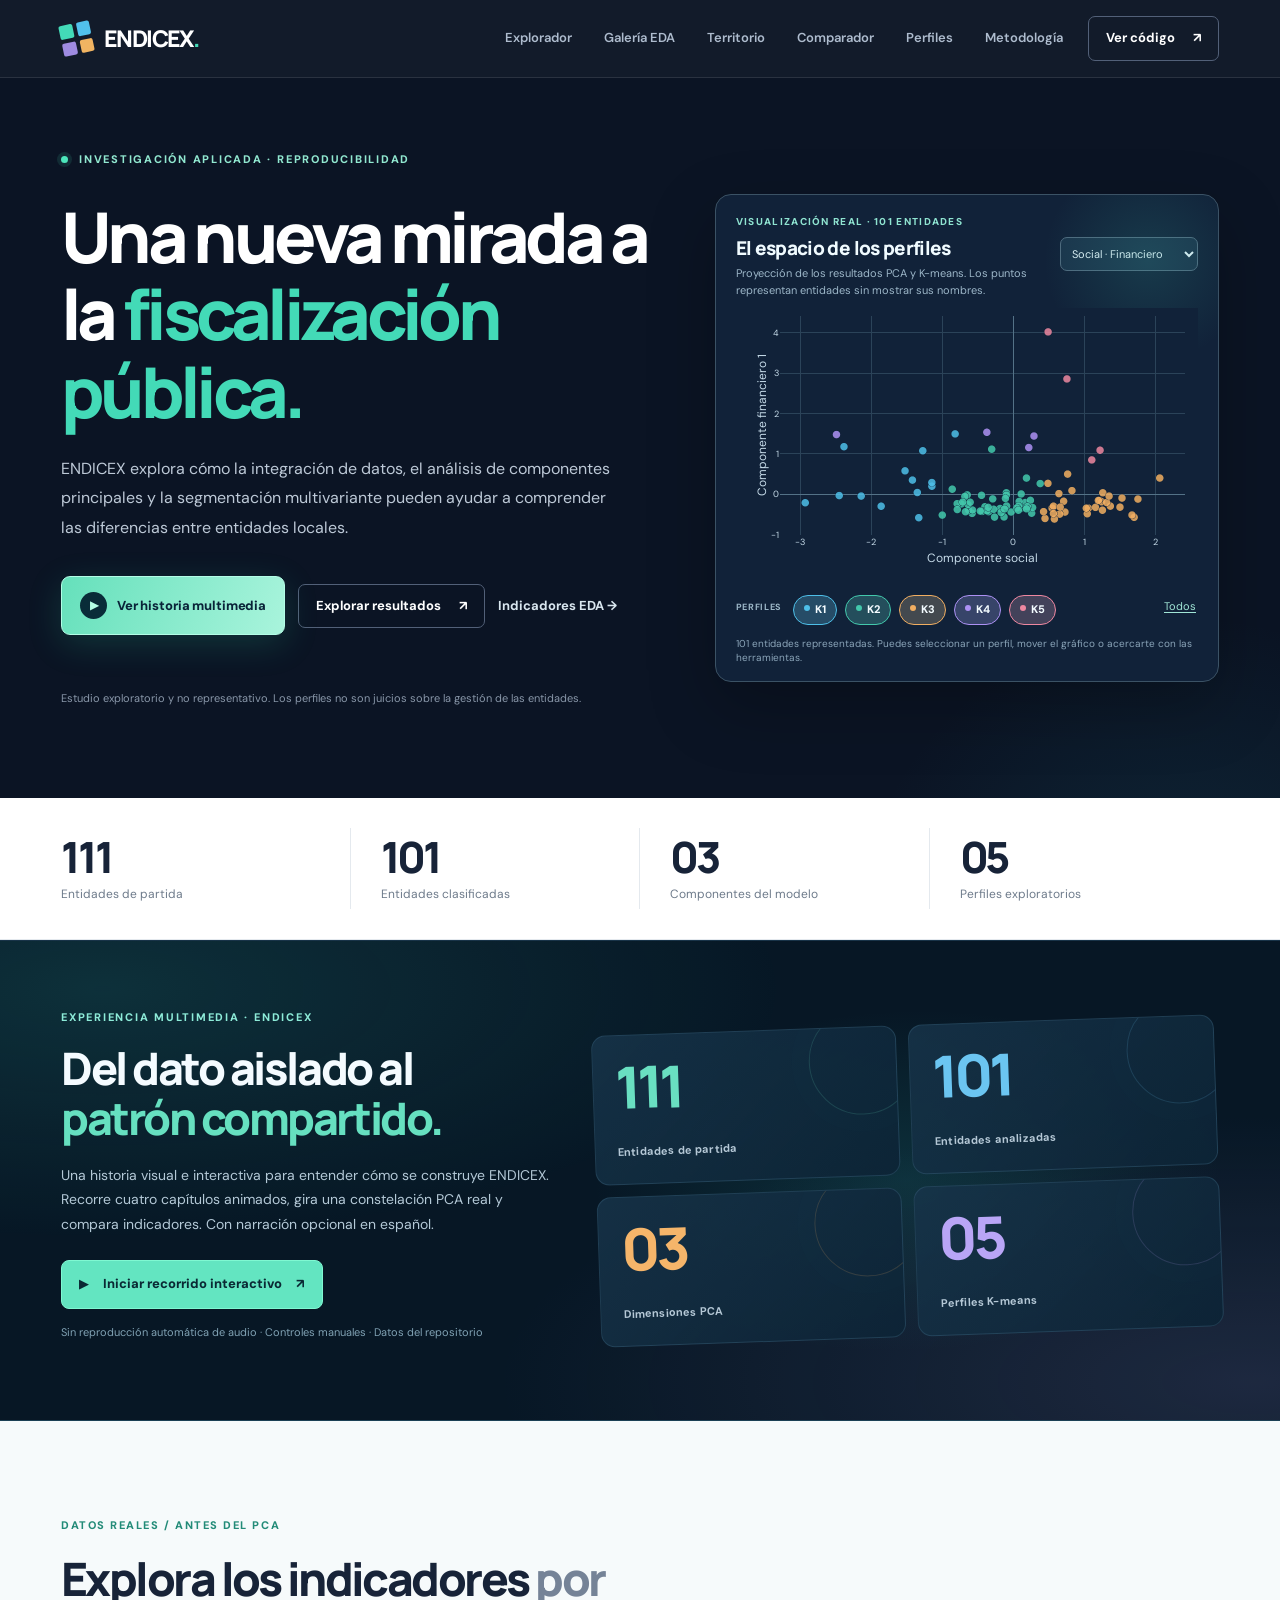
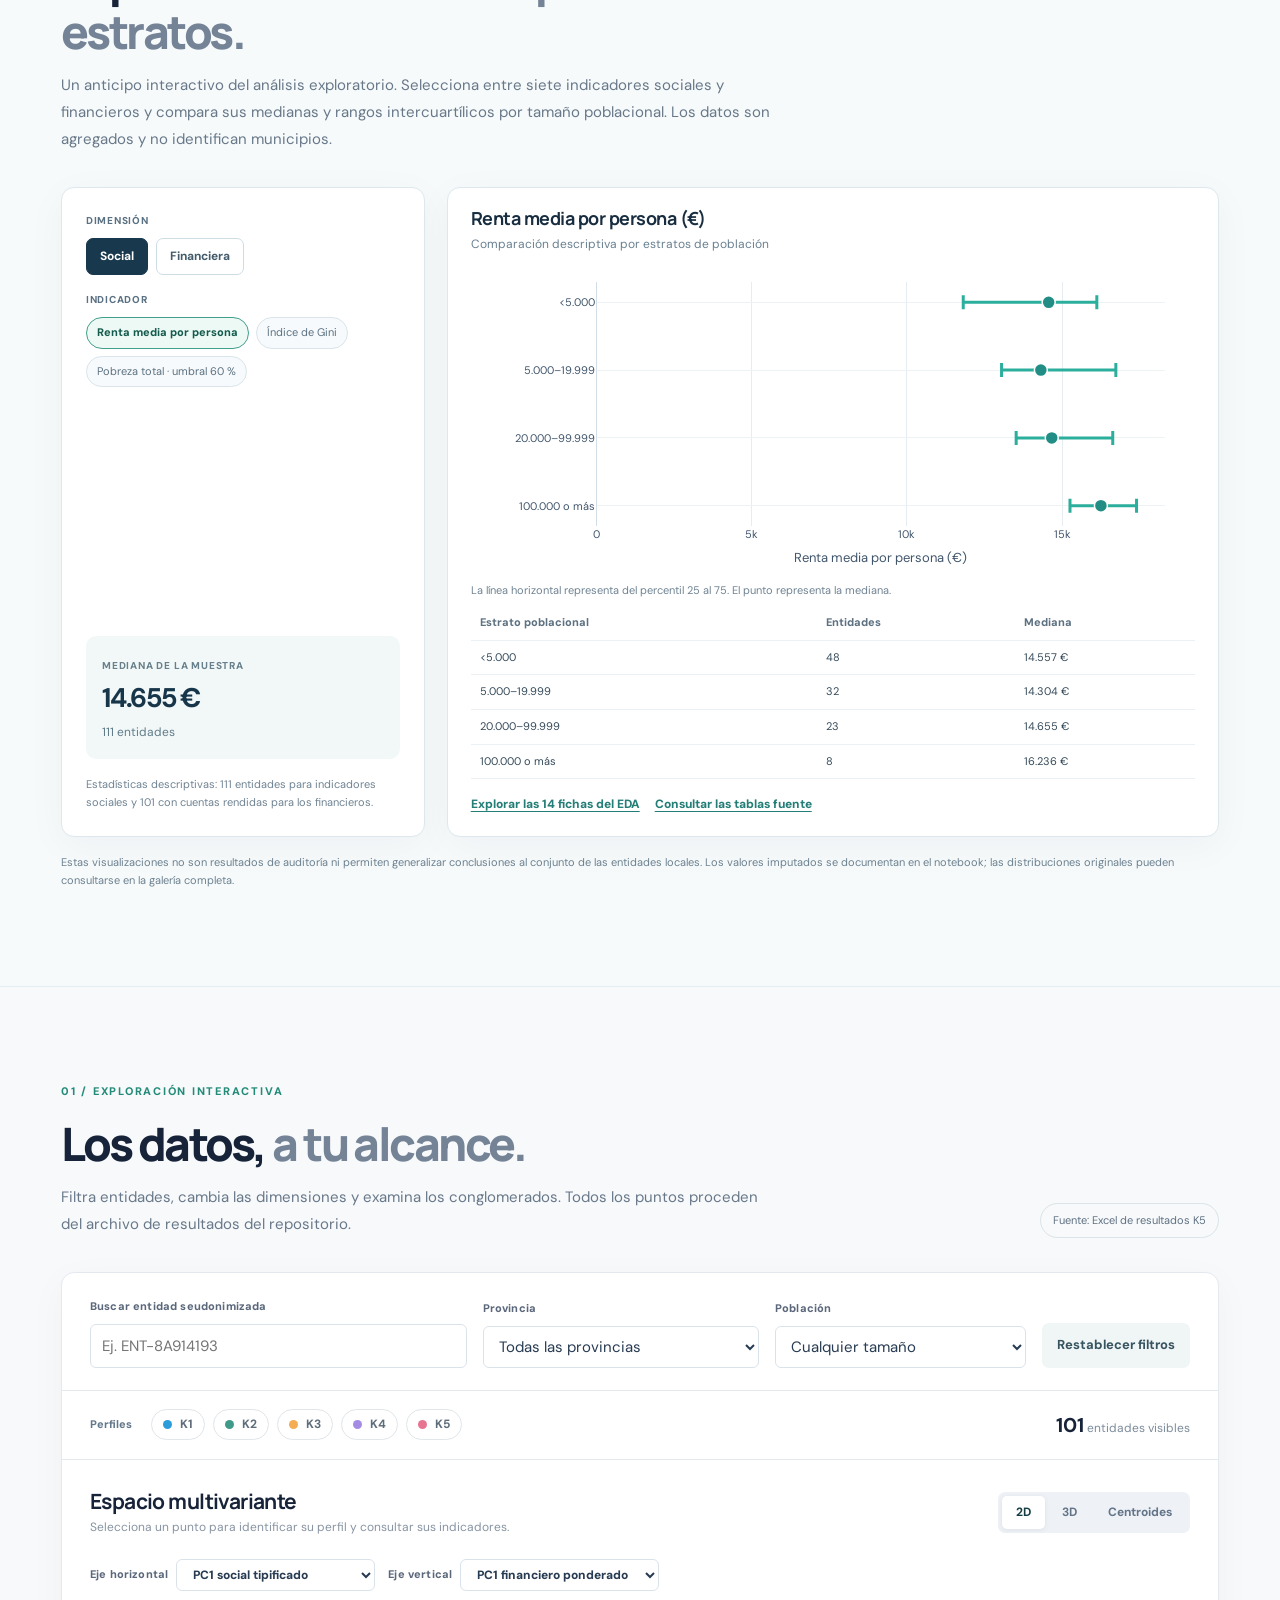
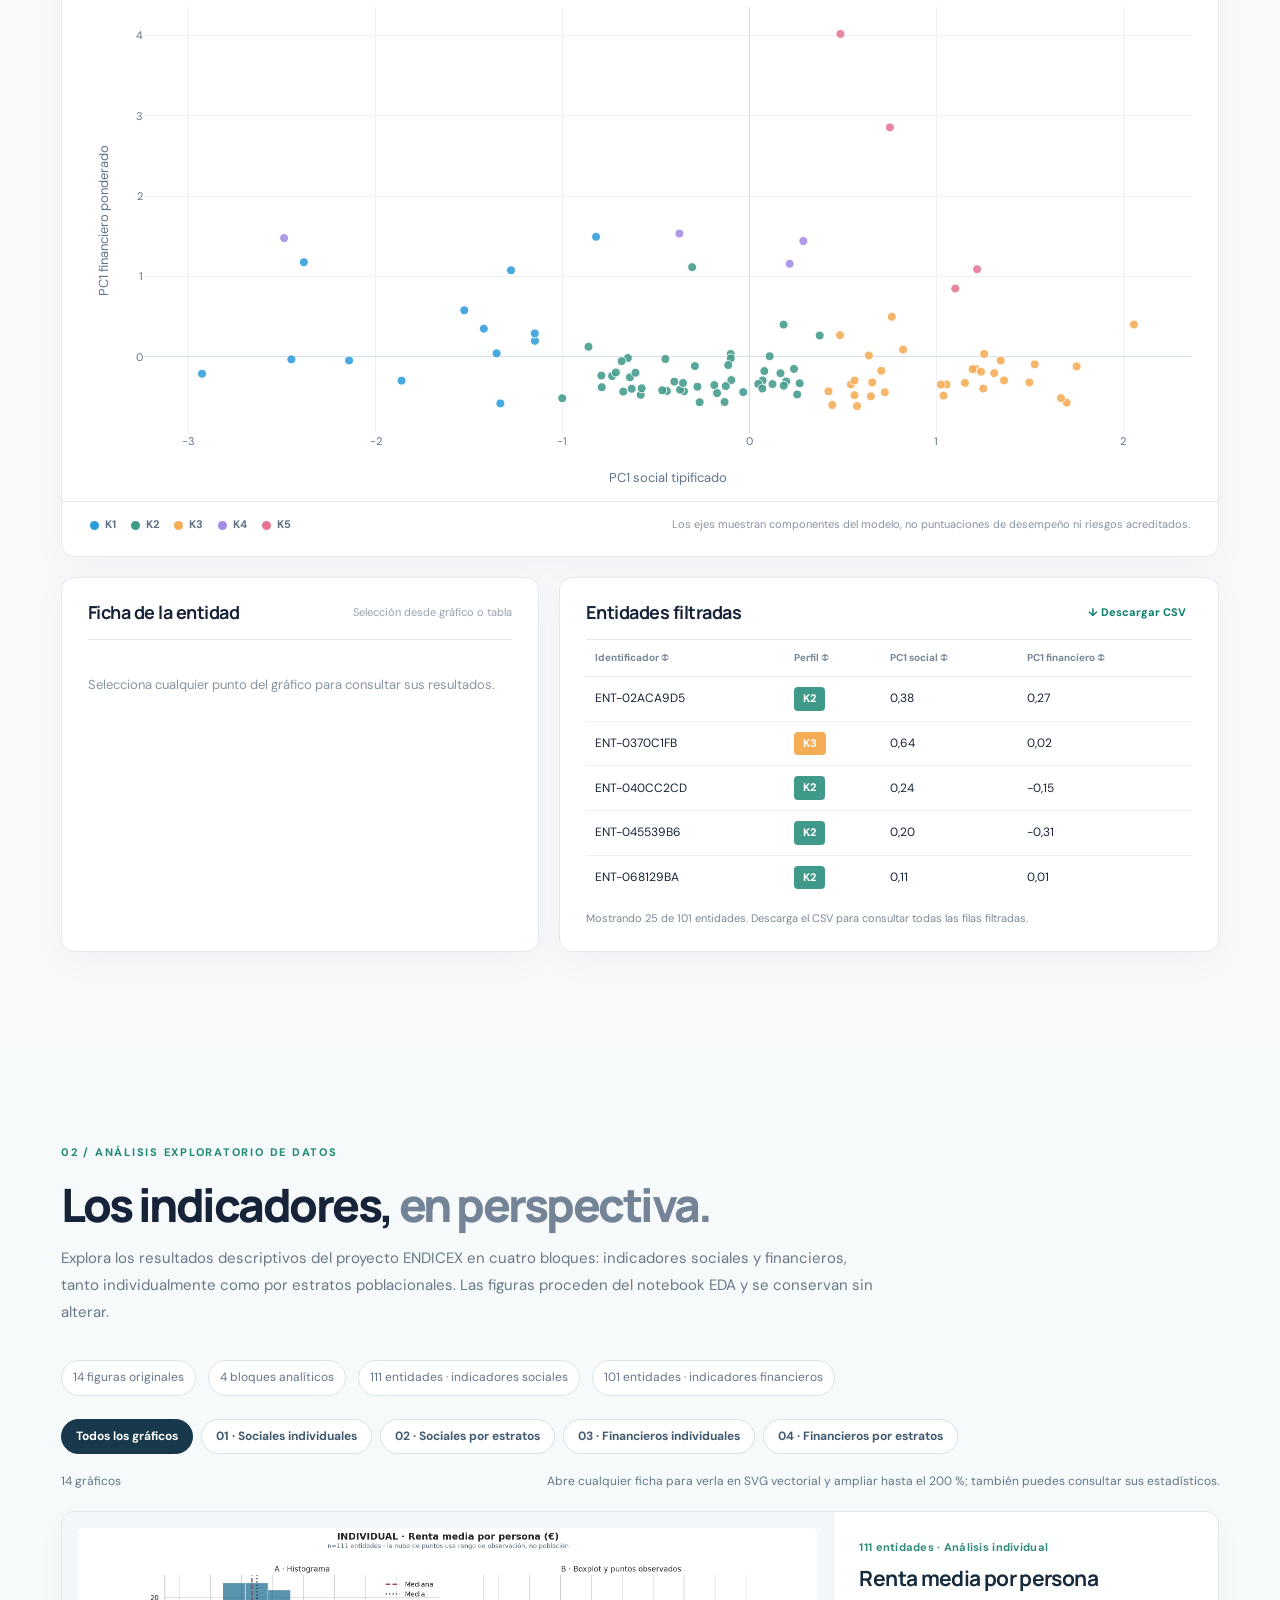
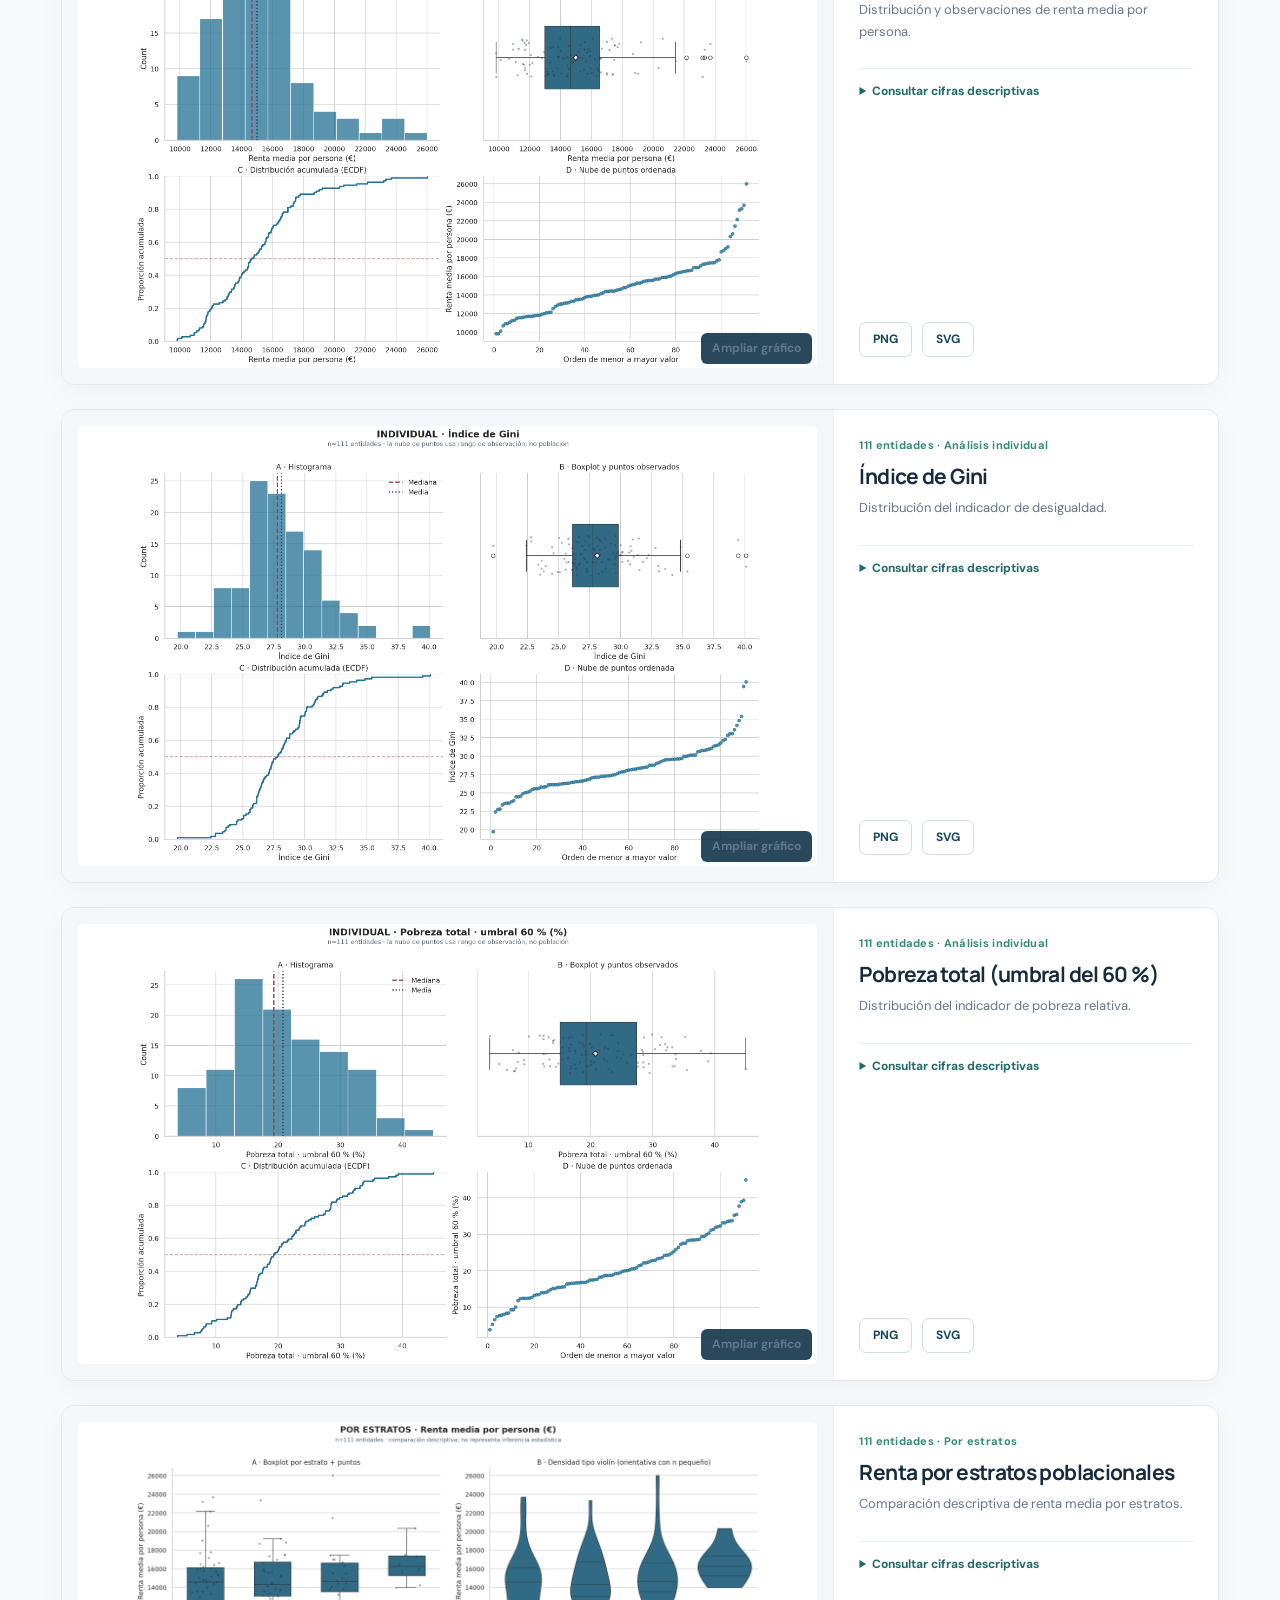
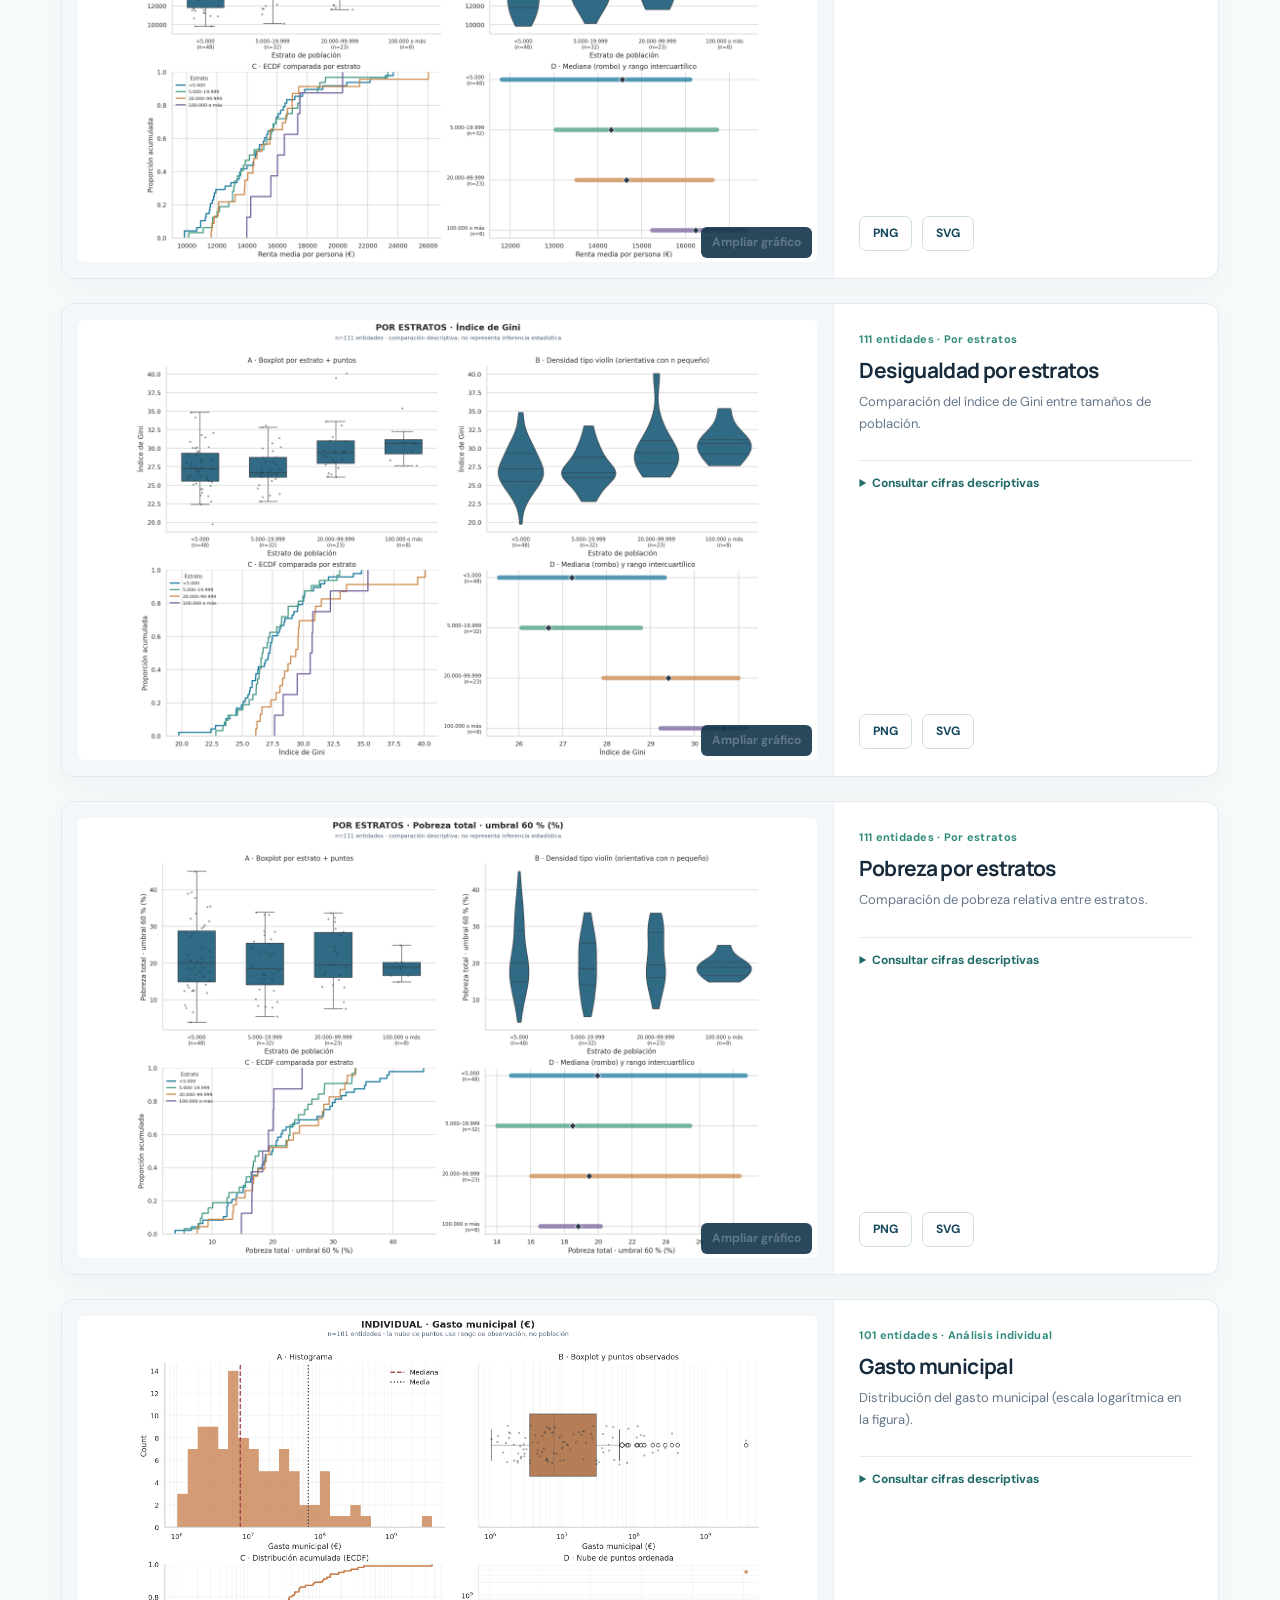
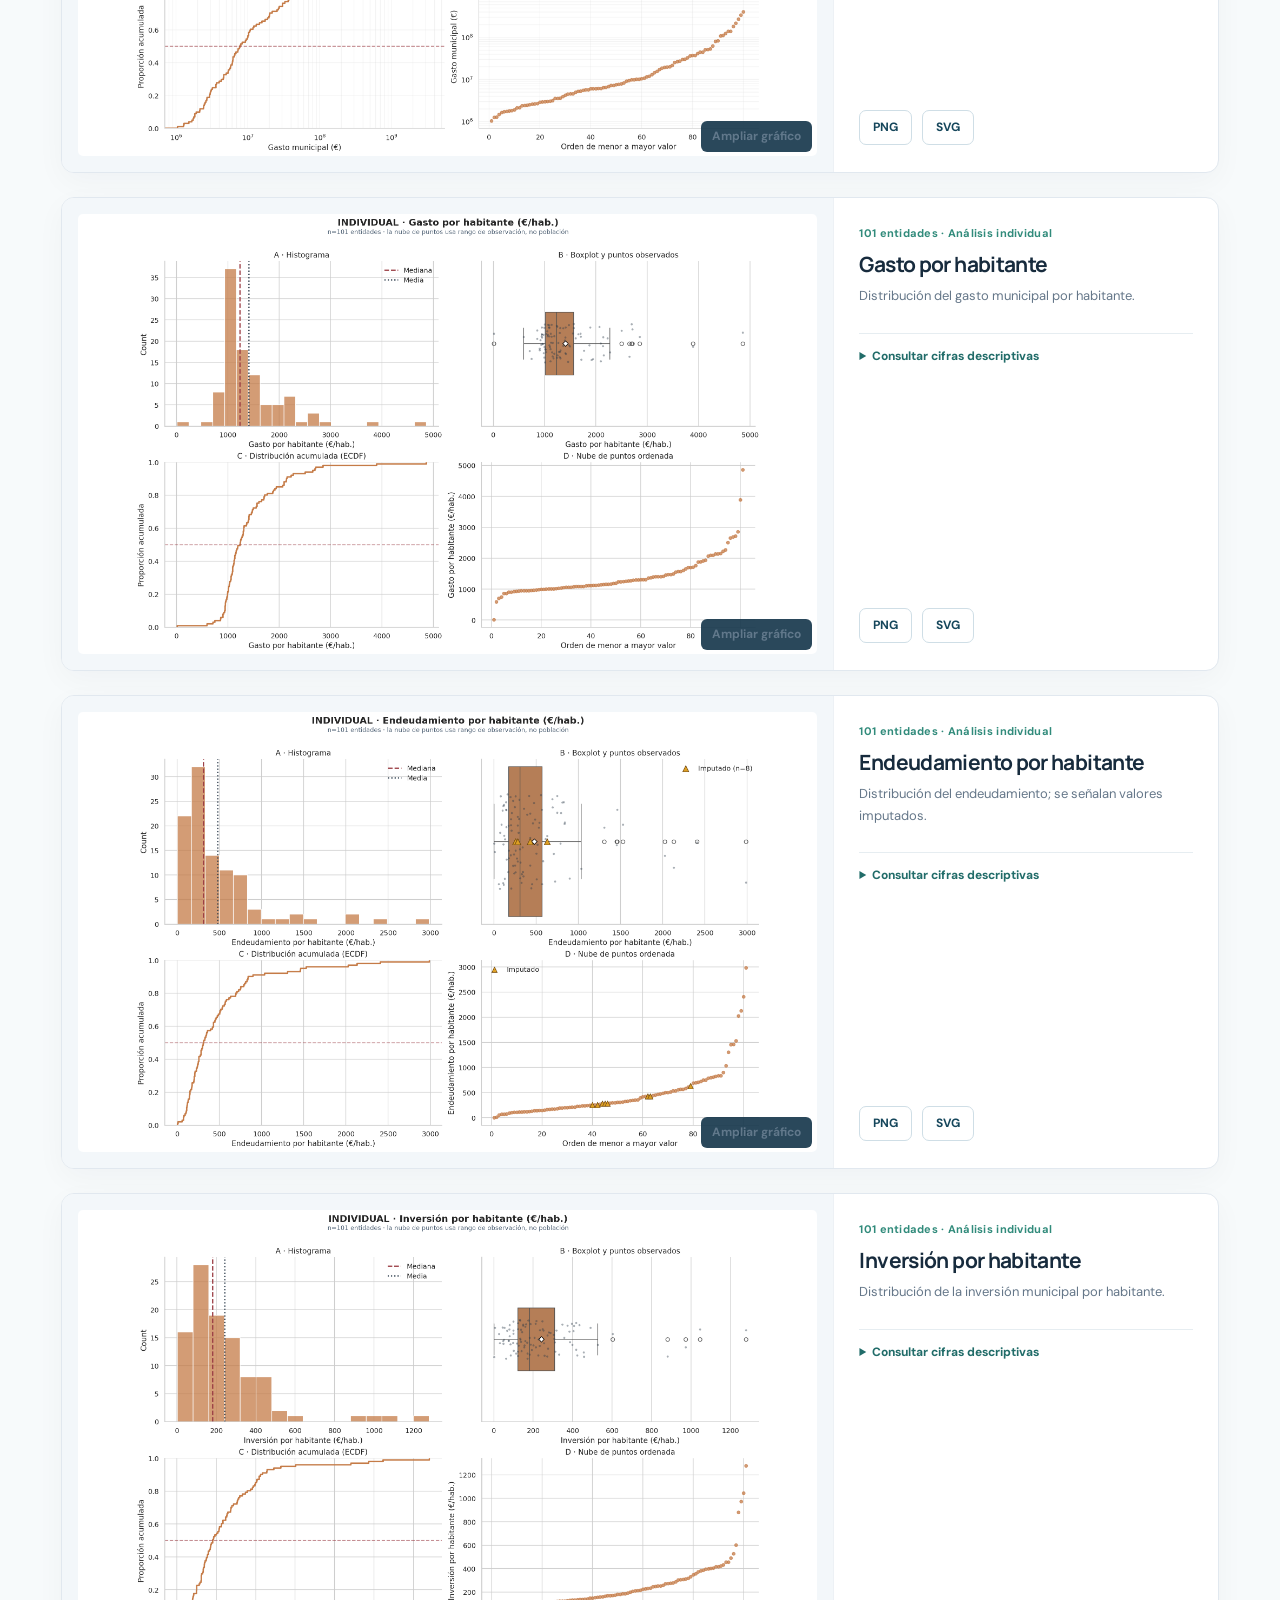
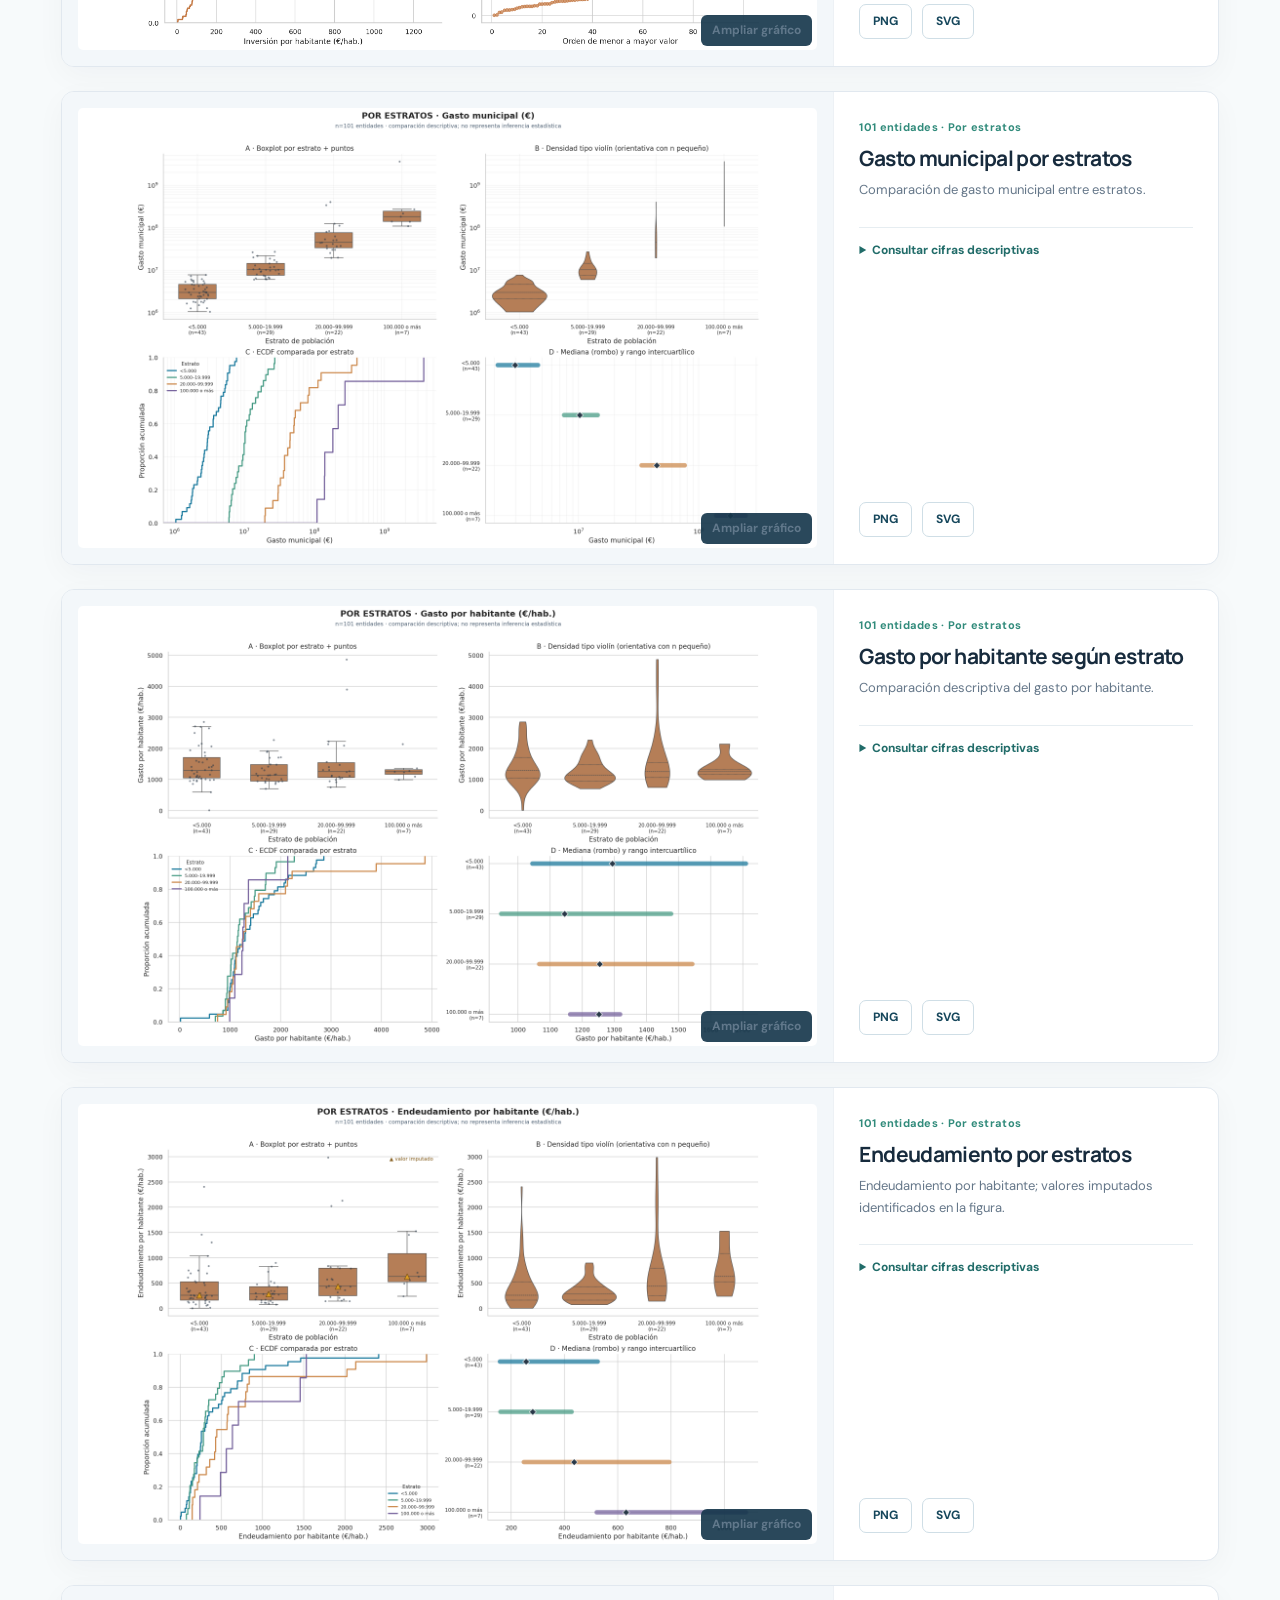
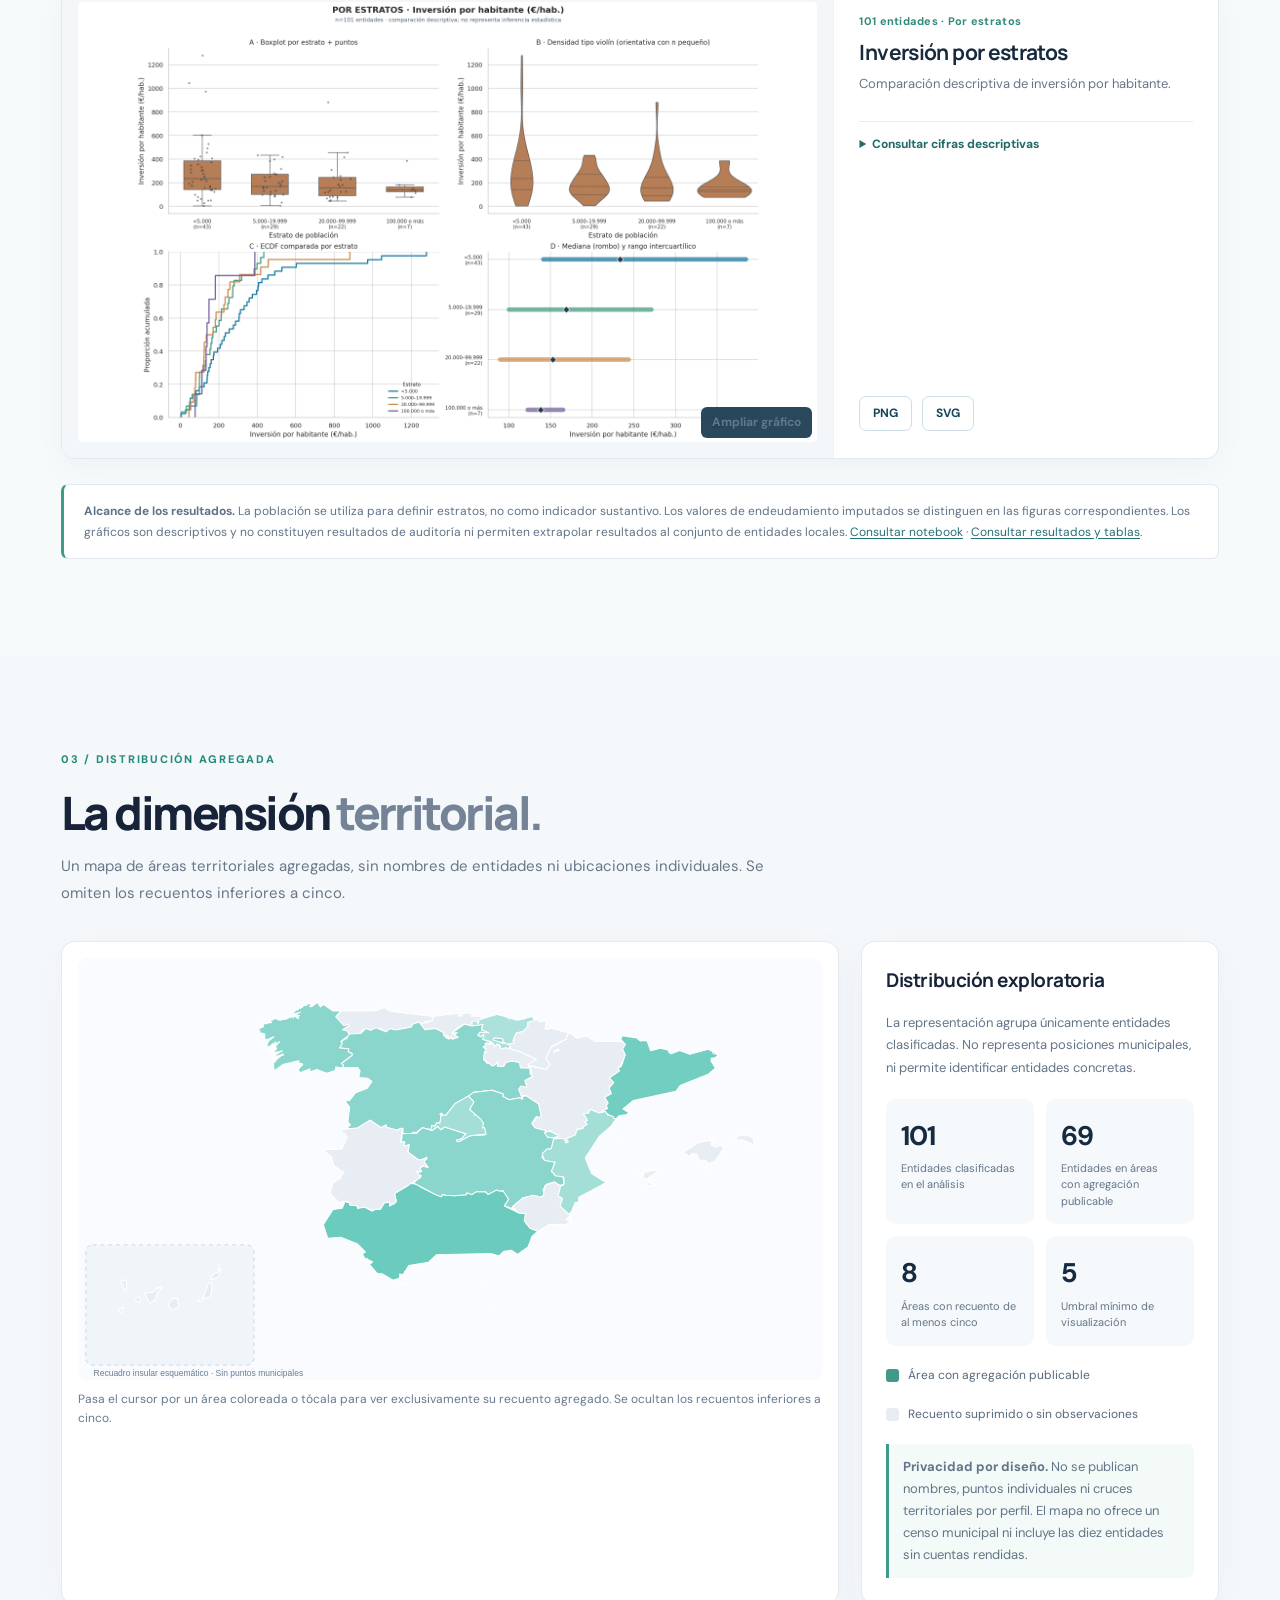
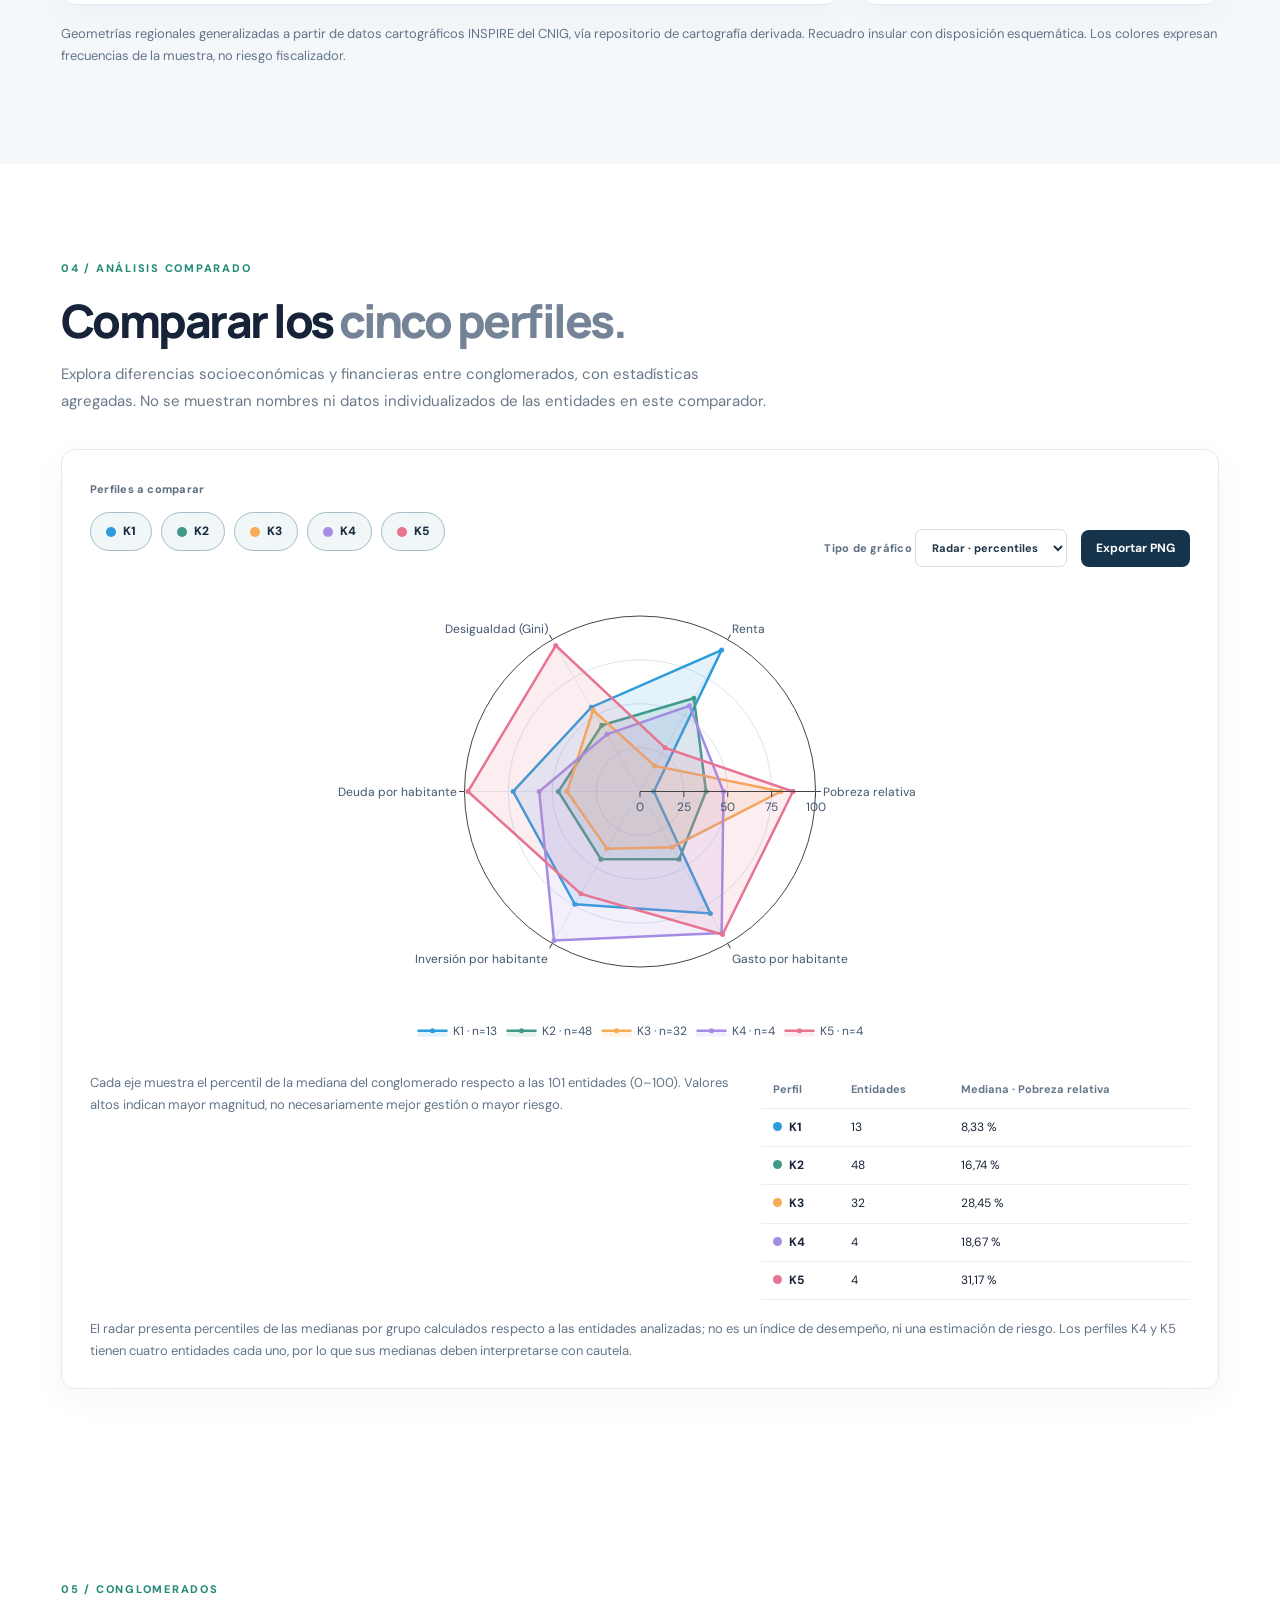
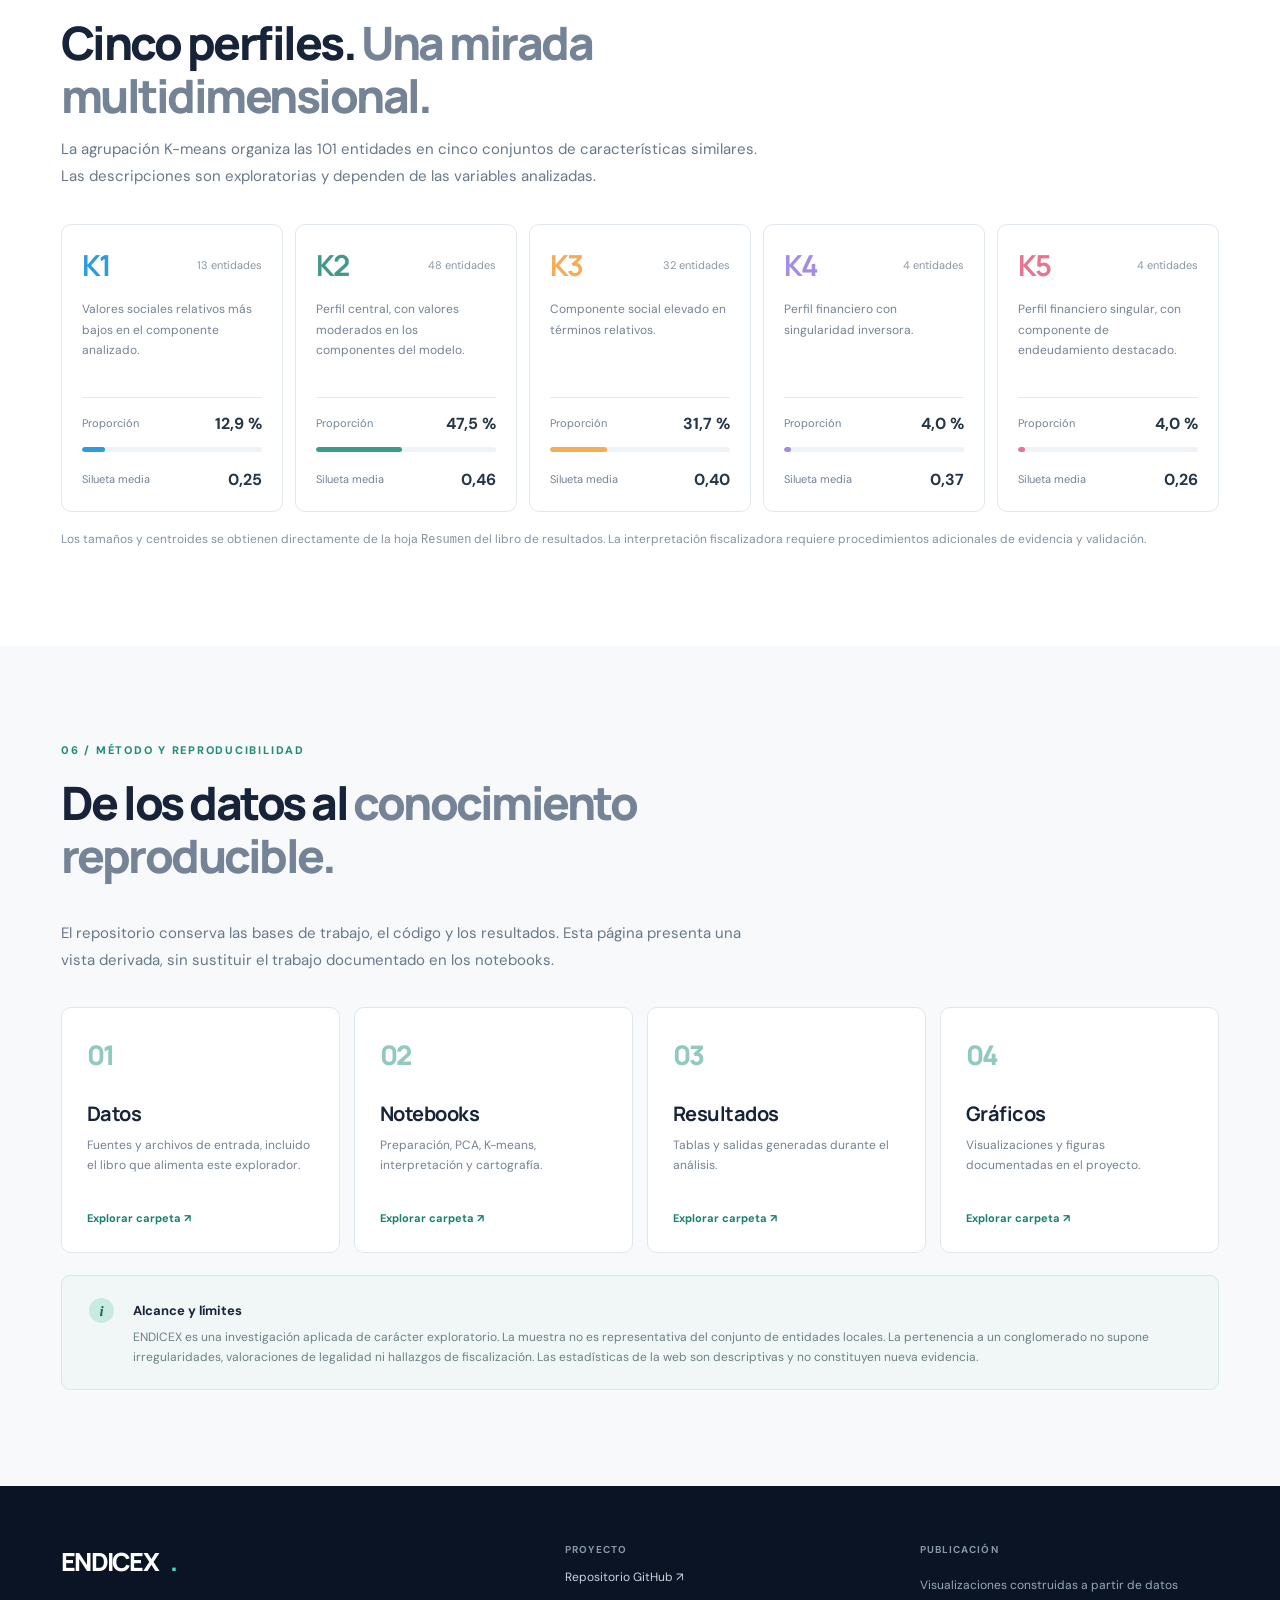
==== docs/index.html @ d1d4838f "Integrate multimedia story teaser, full-screen interactive narrative and optional voice controls" ====
<!doctype html>
<html lang="es">
<head>
  <meta charset="utf-8">
  <meta name="viewport" content="width=device-width, initial-scale=1">
  <meta name="theme-color" content="#0b1424">
  <meta name="description" content="ENDICEX: exploración interactiva y reproducible de perfiles de entidades locales mediante PCA y K-means. Investigación aplicada a la fiscalización pública.">
  <title>ENDICEX · Ciencia de datos y fiscalización pública</title>
  <link rel="preconnect" href="https://fonts.googleapis.com">
  <link rel="preconnect" href="https://fonts.gstatic.com" crossorigin>
  <link href="https://fonts.googleapis.com/css2?family=DM+Sans:wght@400;500;600;700&family=Manrope:wght@400;500;600;700;800&display=swap" rel="stylesheet">
  <link rel="stylesheet" href="./styles.css">
  <link rel="stylesheet" href="./atlas.css">
  <link rel="stylesheet" href="./eda-gallery.css">
  <link rel="stylesheet" href="./home-interactive.css">
  <link rel="stylesheet" href="./storytelling.css">
  <script defer src="./plotly.min.js"></script>
  <script defer src="./app.js"></script>
  <script defer src="./atlas.js"></script>
  <script defer src="./eda-gallery.js"></script>
  <script defer src="./home-interactive.js"></script>
  <script defer src="./storytelling.js"></script>
</head>
<body>
  <a class="skip-link" href="#contenido">Saltar al contenido</a>
  <header class="site-header">
    <div class="container nav-inner">
      <a class="brand" href="#inicio" aria-label="ENDICEX, inicio"><span class="brand-mark" aria-hidden="true"><i></i><i></i><i></i><i></i></span><span>ENDICEX<span class="brand-punct">.</span></span></a>
      <nav class="top-nav" aria-label="Navegación principal">
        <a href="#explorador">Explorador</a><a href="#eda">Galería EDA</a><a href="#atlas">Territorio</a><a href="#comparador">Comparador</a><a href="#perfiles">Perfiles</a><a href="#metodologia">Metodología</a>
      </nav>
      <a href="https://github.com/endicex/Endicex" class="button button-outline nav-repo" target="_blank" rel="noopener noreferrer">Ver código <span aria-hidden="true">↗</span></a>
    </div>
  </header>

  <main id="contenido">
    <section id="inicio" class="hero">
      <div class="container hero-grid">
        <div class="hero-copy">
          <div class="eyebrow"><span class="live-dot"></span> INVESTIGACIÓN APLICADA · REPRODUCIBILIDAD</div>
          <h1>Una nueva mirada a la <em>fiscalización pública.</em></h1>
          <p>ENDICEX explora cómo la integración de datos, el análisis de componentes principales y la segmentación multivariante pueden ayudar a comprender las diferencias entre entidades locales.</p>
          <div class="hero-actions story-hero-actions">
            <button type="button" id="story-open" class="story-launch"><span class="story-launch-icon" aria-hidden="true">▶</span> Ver historia multimedia</button>
            <a href="#explorador" class="button button-outline">Explorar resultados <span aria-hidden="true">↗</span></a>
            <a href="#vista-eda" class="text-link">Indicadores EDA <span aria-hidden="true">→</span></a>
          </div>
          <p class="hero-disclaimer">Estudio exploratorio y no representativo. Los perfiles no son juicios sobre la gestión de las entidades.</p>
        </div>
        <div class="hero-visual hero-interactive">
          <div class="home-pca-card">
            <p class="home-pca-eyebrow">VISUALIZACIÓN REAL · 101 ENTIDADES</p>
            <div class="home-pca-head">
              <div><h2>El espacio de los perfiles</h2><p class="home-pca-description">Proyección de los resultados PCA y K-means. Los puntos representan entidades sin mostrar sus nombres.</p></div>
              <label>
                <span class="sr-only">Proyección del gráfico principal</span>
                <select id="home-pca-projection" class="home-pca-select">
                  <option value="social">Social · Financiero</option>
                  <option value="financial">Financiero 1 · 2</option>
                </select>
              </label>
            </div>
            <div id="home-pca-chart" role="img" aria-label="Gráfico PCA interactivo con cinco perfiles"></div>
            <div class="home-pca-controls">
              <span class="home-pca-controls-label">Perfiles</span>
              <div id="home-pca-filters" class="home-pca-controls" role="group" aria-label="Seleccionar conglomerados del gráfico de portada"></div>
              <button id="home-pca-reset" type="button" class="home-pca-reset">Todos</button>
            </div>
            <p id="home-pca-status" class="home-pca-status" role="status" aria-live="polite">Cargando proyección del análisis…</p>
          </div>
        </div>
      </div>
    </section>

    <section class="numbers-band" aria-label="Cifras del estudio"><div class="container numbers-grid">
      <div><span class="number">111</span><span class="number-label">Entidades de partida</span></div>
      <div><span class="number">101</span><span class="number-label">Entidades clasificadas</span></div>
      <div><span class="number">03</span><span class="number-label">Componentes del modelo</span></div>
      <div><span class="number">05</span><span class="number-label">Perfiles exploratorios</span></div>
    </div></section>

    <section id="historia" class="story-teaser" aria-labelledby="story-teaser-title">
      <div class="container story-teaser-layout">
        <div class="story-teaser-copy">
          <div class="section-index">EXPERIENCIA MULTIMEDIA · ENDICEX</div>
          <h2 id="story-teaser-title">Del dato aislado al <span>patrón compartido.</span></h2>
          <p class="story-teaser-description">Una historia visual e interactiva para entender cómo se construye ENDICEX. Recorre cuatro capítulos animados, gira una constelación PCA real y compara indicadores. Con narración opcional en español.</p>
          <button type="button" id="story-open-teaser" class="story-teaser-open">
            <span aria-hidden="true">▶</span> Iniciar recorrido interactivo <span aria-hidden="true">↗</span>
          </button>
          <p class="story-teaser-caption">Sin reproducción automática de audio · Controles manuales · Datos del repositorio</p>
        </div>
        <div class="story-teaser-board" aria-label="Cuatro cifras del proceso ENDICEX">
          <div class="story-teaser-tile"><strong>111</strong><span>Entidades de partida</span></div>
          <div class="story-teaser-tile"><strong>101</strong><span>Entidades analizadas</span></div>
          <div class="story-teaser-tile"><strong>03</strong><span>Dimensiones PCA</span></div>
          <div class="story-teaser-tile"><strong>05</strong><span>Perfiles K-means</span></div>
        </div>
      </div>
    </section>

    <section id="vista-eda" class="section home-eda-preview" aria-labelledby="home-eda-heading">
      <div class="container">
        <div class="section-top">
          <div>
            <div class="section-index">DATOS REALES / ANTES DEL PCA</div>
            <h2 id="home-eda-heading">Explora los indicadores <span>por estratos.</span></h2>
            <p class="section-intro">Un anticipo interactivo del análisis exploratorio. Selecciona entre siete indicadores sociales y financieros y compara sus medianas y rangos intercuartílicos por tamaño poblacional. Los datos son agregados y no identifican municipios.</p>
          </div>
        </div>
        <div class="home-eda-shell">
          <aside class="home-eda-side">
            <div>
              <p class="home-eda-small-title">Dimensión</p>
              <div id="home-eda-category" class="home-eda-categories" role="group" aria-label="Dimensión del análisis exploratorio">
                <button type="button" class="selected" data-home-category="Social" aria-pressed="true">Social</button>
                <button type="button" data-home-category="Financiero" aria-pressed="false">Financiera</button>
              </div>
            </div>
            <div>
              <p class="home-eda-small-title">Indicador</p>
              <div id="home-eda-metrics" class="home-eda-metrics" role="group" aria-label="Indicador seleccionado"><span>Cargando indicadores…</span></div>
            </div>
            <div class="home-eda-main-stat">
              <span>Mediana de la muestra</span>
              <strong id="home-eda-global">—</strong>
              <small id="home-eda-n">—</small>
            </div>
            <p class="home-eda-side-footer">Estadísticas descriptivas: 111 entidades para indicadores sociales y 101 con cuentas rendidas para los financieros.</p>
          </aside>
          <div class="home-eda-viz">
            <div class="home-eda-viz-head">
              <div><h3 id="home-eda-metric-title">Renta media por persona</h3><p class="home-eda-viz-sub">Comparación descriptiva por estratos de población</p></div>
            </div>
            <div id="home-eda-chart" role="img" aria-label="Medianas y rangos intercuartílicos por estratos"></div>
            <p id="home-eda-range-label" class="home-eda-side-footer">La línea representa los percentiles 25 y 75; el punto marca la mediana.</p>
            <p id="home-eda-warning" class="home-eda-warning" role="alert" hidden></p>
            <table class="home-eda-table">
              <caption class="sr-only">Medianas agregadas y número de entidades por estrato</caption>
              <thead><tr><th scope="col">Estrato poblacional</th><th scope="col">Entidades</th><th scope="col">Mediana</th></tr></thead>
              <tbody id="home-eda-table-body"></tbody>
            </table>
            <div class="home-eda-extra">
              <a href="#eda">Explorar las 14 fichas del EDA</a>
              <a href="https://github.com/endicex/Endicex/tree/main/03_resultados/analisis_exploratorio/tablas" target="_blank" rel="noopener noreferrer">Consultar las tablas fuente</a>
            </div>
          </div>
        </div>
        <p class="home-eda-limit">Estas visualizaciones no son resultados de auditoría ni permiten generalizar conclusiones al conjunto de las entidades locales. Los valores imputados se documentan en el notebook; las distribuciones originales pueden consultarse en la galería completa.</p>
      </div>
    </section>

    <section id="explorador" class="section section-explorer"><div class="container">
      <div class="section-top"><div><div class="section-index">01 / EXPLORACIÓN INTERACTIVA</div><h2>Los datos, <span>a tu alcance.</span></h2><p class="section-intro">Filtra entidades, cambia las dimensiones y examina los conglomerados. Todos los puntos proceden del archivo de resultados del repositorio.</p></div><span class="source-pill">Fuente: Excel de resultados K5</span></div>
      <div class="explorer-shell">
        <div class="explorer-toolbar">
          <div class="tool-group search-group"><label for="search">Buscar entidad seudonimizada</label><input id="search" placeholder="Ej. ENT-8A914193" type="search" autocomplete="off"></div>
          <div class="tool-group province-group"><label for="province">Provincia</label><select id="province"><option value="">Todas las provincias</option></select></div>
          <div class="tool-group"><label for="population">Población</label><select id="population"><option value="all">Cualquier tamaño</option><option value="small">Menos de 5.000</option><option value="medium">5.000 – 50.000</option><option value="large">Más de 50.000</option></select></div>
          <button class="button button-reset" id="reset" type="button">Restablecer filtros</button>
        </div>
        <div class="cluster-bar" role="group" aria-label="Filtrar por conglomerado"><span class="filter-label">Perfiles</span><div id="cluster-filters" class="chips"></div><div class="visible-counter"><strong id="visible-count">101</strong> <span>entidades visibles</span></div></div>
        <div class="chart-head"><div><h3>Espacio multivariante</h3><p>Selecciona un punto para identificar su perfil y consultar sus indicadores.</p></div><div class="chart-controls"><div class="segmented" role="group" aria-label="Tipo de visualización"><button type="button" class="active" data-view="2d" aria-pressed="true">2D</button><button type="button" data-view="3d" aria-pressed="false">3D</button><button type="button" data-view="profiles" aria-pressed="false">Centroides</button></div></div></div>
        <div id="projection-controls" class="projection-controls"><label for="axis-x">Eje horizontal <select id="axis-x"><option value="pc_social">PC1 social tipificado</option><option value="pc_fin1">PC1 financiero ponderado</option><option value="pc_fin2">PC2 financiero ponderado</option></select></label><label for="axis-y">Eje vertical <select id="axis-y"><option value="pc_fin1">PC1 financiero ponderado</option><option value="pc_social">PC1 social tipificado</option><option value="pc_fin2">PC2 financiero ponderado</option></select></label></div>
        <div id="chart" class="plot-container" role="img" aria-label="Gráfico interactivo de los perfiles ENDICEX"></div>
        <div id="chart-error" class="chart-error" hidden>No se ha podido iniciar la visualización. Comprueba que todos los archivos de la carpeta docs están publicados y que tu navegador admite las funciones gráficas.</div>
        <div class="chart-foot"><div class="legend" id="chart-legend"></div><p>Los ejes muestran componentes del modelo, no puntuaciones de desempeño ni riesgos acreditados.</p></div>
      </div>
      <div class="detail-grid">
        <article class="panel selection-panel"><div class="panel-head"><h3>Ficha de la entidad</h3><span class="muted-small">Selección desde gráfico o tabla</span></div><div id="entity-detail"><p class="empty-selection">Selecciona cualquier punto del gráfico para consultar sus resultados.</p></div></article>
        <article class="panel table-panel"><div class="panel-head"><h3>Entidades filtradas</h3><button class="download-link" id="download-csv" type="button">↓ Descargar CSV</button></div><div class="table-wrap"><table><caption class="sr-only">Resultados seudonimizados de las entidades filtradas</caption><thead><tr><th><button type="button" class="sort-btn" data-sort="id">Identificador ↕</button></th><th><button type="button" class="sort-btn" data-sort="cluster">Perfil ↕</button></th><th><button type="button" class="sort-btn" data-sort="pc_social">PC1 social ↕</button></th><th><button type="button" class="sort-btn" data-sort="pc_fin1">PC1 financiero ↕</button></th></tr></thead><tbody id="table-body"></tbody></table></div><p class="table-foot" id="table-foot"></p></article>
      </div>
    </div></section>


    <section id="eda" class="section section-eda" aria-labelledby="eda-title">
      <div class="container">
        <div class="section-top"><div>
          <div class="section-index">02 / ANÁLISIS EXPLORATORIO DE DATOS</div>
          <h2 id="eda-title">Los indicadores, <span>en perspectiva.</span></h2>
          <p class="section-intro eda-section-description">Explora los resultados descriptivos del proyecto ENDICEX en cuatro bloques: indicadores sociales y financieros, tanto individualmente como por estratos poblacionales. Las figuras proceden del notebook EDA y se conservan sin alterar.</p>
        </div></div>
        <div class="eda-lead">
          <span class="eda-lead-meta">14 figuras originales</span>
          <span class="eda-lead-meta">4 bloques analíticos</span>
          <span class="eda-lead-meta">111 entidades · indicadores sociales</span>
          <span class="eda-lead-meta">101 entidades · indicadores financieros</span>
        </div>
        <div id="eda-gallery-filters" class="eda-filter-bar" role="group" aria-label="Filtrar galería por bloque"></div>
        <div class="eda-gallery-info">
          <p id="eda-gallery-count" role="status" aria-live="polite">Cargando figuras…</p>
          <p>Abre cualquier ficha para verla en SVG vectorial y ampliar hasta el 200 %; también puedes consultar sus estadísticos.</p>
        </div>
        <div id="eda-gallery-grid" class="eda-gallery-grid">
          <p>Preparando la galería exploratoria…</p>
        </div>
        <div class="eda-method-note">
          <strong>Alcance de los resultados.</strong> La población se utiliza para definir estratos, no como indicador sustantivo. Los valores de endeudamiento imputados se distinguen en las figuras correspondientes. Los gráficos son descriptivos y no constituyen resultados de auditoría ni permiten extrapolar resultados al conjunto de entidades locales.
          <a href="https://github.com/endicex/Endicex/tree/main/02_notebooks/analisis_exploratorio" target="_blank" rel="noopener noreferrer">Consultar notebook</a> ·
          <a href="https://github.com/endicex/Endicex/tree/main/03_resultados/analisis_exploratorio" target="_blank" rel="noopener noreferrer">Consultar resultados y tablas</a>.
        </div>
      </div>
    </section>

    <section id="atlas" class="section section-atlas" aria-labelledby="atlas-heading"><div class="container">
      <div class="section-top"><div>
        <div class="section-index">03 / DISTRIBUCIÓN AGREGADA</div>
        <h2 id="atlas-heading">La dimensión <span>territorial.</span></h2>
        <p class="section-intro">Un mapa de áreas territoriales agregadas, sin nombres de entidades ni ubicaciones individuales. Se omiten los recuentos inferiores a cinco.</p>
      </div></div>
      <div class="atlas-shell">
        <div class="atlas-map-card">
          <div id="atlas-map-host" aria-live="polite"><p>Cargando mapa de agregaciones territoriales…</p></div>
          <p class="atlas-error" id="atlas-map-message" aria-live="polite">Cargando resultados agregados…</p>
        </div>
        <aside class="atlas-side" aria-label="Información del mapa">
          <h3>Distribución exploratoria</h3>
          <p>La representación agrupa únicamente entidades clasificadas. No representa posiciones municipales, ni permite identificar entidades concretas.</p>
          <div class="atlas-facts">
            <div class="atlas-fact"><strong id="atlas-total">—</strong><span>Entidades clasificadas en el análisis</span></div>
            <div class="atlas-fact"><strong id="atlas-covered">—</strong><span>Entidades en áreas con agregación publicable</span></div>
            <div class="atlas-fact"><strong id="atlas-areas">—</strong><span>Áreas con recuento de al menos cinco</span></div>
            <div class="atlas-fact"><strong>5</strong><span>Umbral mínimo de visualización</span></div>
          </div>
          <div class="atlas-key"><i></i> Área con agregación publicable</div>
          <div class="atlas-key"><i class="muted"></i> Recuento suprimido o sin observaciones</div>
          <p class="atlas-privacy"><strong>Privacidad por diseño.</strong> No se publican nombres, puntos individuales ni cruces territoriales por perfil. El mapa no ofrece un censo municipal ni incluye las diez entidades sin cuentas rendidas.</p>
        </aside>
      </div>
      <p class="atlas-footnote">Geometrías regionales generalizadas a partir de datos cartográficos INSPIRE del CNIG, vía <a href="https://github.com/sergiovelayos/delitos" target="_blank" rel="noopener noreferrer">repositorio de cartografía derivada</a>. Recuadro insular con disposición esquemática. Los colores expresan frecuencias de la muestra, no riesgo fiscalizador.</p>
    </div></section>

    <section id="comparador" class="section section-comparator" aria-labelledby="atlas-compare-title"><div class="container">
      <div class="section-top"><div>
        <div class="section-index">04 / ANÁLISIS COMPARADO</div>
        <h2 id="atlas-compare-title">Comparar los <span>cinco perfiles.</span></h2>
        <p class="section-intro">Explora diferencias socioeconómicas y financieras entre conglomerados, con estadísticas agregadas. No se muestran nombres ni datos individualizados de las entidades en este comparador.</p>
      </div></div>
      <div class="atlas-compare-card">
        <div class="atlas-compare-toolbar">
          <div><span class="atlas-filter-title">Perfiles a comparar</span><div class="atlas-compare-picks" id="atlas-profile-chips" role="group" aria-label="Conglomerados seleccionados"></div></div>
          <div class="atlas-compare-options">
            <label>Tipo de gráfico
              <select id="atlas-chart-mode"><option value="radar">Radar · percentiles</option><option value="bars">Barras · medianas</option></select>
            </label>
            <label id="atlas-metric-wrap" hidden>Indicador
              <select id="atlas-metric"></select>
            </label>
            <button type="button" id="atlas-export" class="atlas-action">Exportar PNG</button>
          </div>
        </div>
        <div id="atlas-compare-plot" class="atlas-compare-plot" role="img" aria-label="Comparación interactiva de los cinco conglomerados"></div>
        <p id="atlas-chart-fallback" class="atlas-error" hidden>El gráfico no está disponible en este navegador. La tabla descriptiva sigue accesible.</p>
        <div class="atlas-compare-below">
          <p class="atlas-explain" id="atlas-compare-note">Cargando comparación…</p>
          <table class="atlas-summary-table" aria-label="Resumen de medianas por conglomerado">
            <thead><tr><th scope="col">Perfil</th><th scope="col">Entidades</th><th scope="col">Mediana · <span id="atlas-table-metric">Pobreza relativa</span></th></tr></thead>
            <tbody id="atlas-compare-table"><tr><td colspan="3">Cargando datos…</td></tr></tbody>
          </table>
        </div>
        <p class="atlas-footnote">El radar presenta percentiles de las medianas por grupo calculados respecto a las entidades analizadas; no es un índice de desempeño, ni una estimación de riesgo. Los perfiles K4 y K5 tienen cuatro entidades cada uno, por lo que sus medianas deben interpretarse con cautela.</p>
      </div>
    </div></section>

    <section id="perfiles" class="section section-profiles"><div class="container"><div class="section-top"><div><div class="section-index">05 / CONGLOMERADOS</div><h2>Cinco perfiles. <span>Una mirada multidimensional.</span></h2><p class="section-intro">La agrupación K-means organiza las 101 entidades en cinco conjuntos de características similares. Las descripciones son exploratorias y dependen de las variables analizadas.</p></div></div><div id="profile-cards" class="profile-grid"></div><div class="profile-note">Los tamaños y centroides se obtienen directamente de la hoja <code>Resumen</code> del libro de resultados. La interpretación fiscalizadora requiere procedimientos adicionales de evidencia y validación.</div></div></section>

    <section id="metodologia" class="section section-method"><div class="container"><div class="section-index">06 / MÉTODO Y REPRODUCIBILIDAD</div><h2>De los datos al <span>conocimiento reproducible.</span></h2><p class="section-intro">El repositorio conserva las bases de trabajo, el código y los resultados. Esta página presenta una vista derivada, sin sustituir el trabajo documentado en los notebooks.</p><div class="method-grid">
      <a href="https://github.com/endicex/Endicex/tree/main/01_datos" target="_blank" rel="noopener noreferrer" class="method-card"><span>01</span><h3>Datos</h3><p>Fuentes y archivos de entrada, incluido el libro que alimenta este explorador.</p><b>Explorar carpeta ↗</b></a>
      <a href="https://github.com/endicex/Endicex/tree/main/02_notebooks" target="_blank" rel="noopener noreferrer" class="method-card"><span>02</span><h3>Notebooks</h3><p>Preparación, PCA, K-means, interpretación y cartografía.</p><b>Explorar carpeta ↗</b></a>
      <a href="https://github.com/endicex/Endicex/tree/main/03_resultados" target="_blank" rel="noopener noreferrer" class="method-card"><span>03</span><h3>Resultados</h3><p>Tablas y salidas generadas durante el análisis.</p><b>Explorar carpeta ↗</b></a>
      <a href="https://github.com/endicex/Endicex/tree/main/04_graficos" target="_blank" rel="noopener noreferrer" class="method-card"><span>04</span><h3>Gráficos</h3><p>Visualizaciones y figuras documentadas en el proyecto.</p><b>Explorar carpeta ↗</b></a>
    </div><div class="integrity-note"><div class="integrity-icon">i</div><div><strong>Alcance y límites</strong><p>ENDICEX es una investigación aplicada de carácter exploratorio. La muestra no es representativa del conjunto de entidades locales. La pertenencia a un conglomerado no supone irregularidades, valoraciones de legalidad ni hallazgos de fiscalización. Las estadísticas de la web son descriptivas y no constituyen nueva evidencia.</p></div></div></div></section>
  </main>

  <dialog id="story-dialog" class="story-dialog" aria-labelledby="story-title" aria-describedby="story-description">
    <div class="story-shell">
      <div class="story-top">
        <span class="story-brand">ENDICEX<i>.</i></span>
        <span class="story-top-caption">Recorrido multimedia · Investigación reproducible</span>
        <div class="story-top-spacer"></div>
        <button type="button" id="story-close" class="story-close" aria-label="Cerrar recorrido multimedia">×</button>
      </div>
      <div class="story-progress-track" aria-hidden="true"><span class="story-progress-fill" id="story-progress-fill"></span></div>
      <nav id="story-chapters" class="story-chapter-strip" aria-label="Capítulos del recorrido">
        <button type="button" class="story-chapter-tab is-active" data-story-chapter="0" aria-pressed="true" aria-current="step"><i>01</i> La muestra</button>
        <button type="button" class="story-chapter-tab" data-story-chapter="1" aria-pressed="false"><i>02</i> Tres dimensiones</button>
        <button type="button" class="story-chapter-tab" data-story-chapter="2" aria-pressed="false"><i>03</i> Indicadores</button>
        <button type="button" class="story-chapter-tab" data-story-chapter="3" aria-pressed="false"><i>04</i> Cinco perfiles</button>
      </nav>
      <div class="story-main">
        <div class="story-copy">
          <p id="story-index" class="story-kicker">01 / ORIGEN</p>
          <h2 id="story-title">De los datos a las preguntas.</h2>
          <p id="story-description" class="story-copy-description">Exploración de la muestra y sus indicadores.</p>
          <p id="story-hint" class="story-copy-hint">111 entidades de partida</p>
        </div>
        <div id="story-stage" class="story-stage" role="region" aria-label="Visualización del capítulo actual"></div>
      </div>
      <div class="story-footer">
        <button type="button" id="story-prev" class="story-button" disabled>← Anterior</button>
        <button type="button" id="story-next" class="story-button story-button--prime">Siguiente capítulo →</button>
        <button type="button" id="story-play" class="story-button" aria-pressed="false">Reproducir recorrido</button>
        <button type="button" id="story-speak" class="story-button story-button--narrate" aria-pressed="false">Escuchar narración</button>
        <div class="story-footer-meta">
          <span id="story-position" class="story-position" aria-live="polite">01 / 04</span>
          <a href="#metodologia" class="story-exit-link" id="story-method-link">Ver metodología</a>
        </div>
      </div>
    </div>
  </dialog>

  <dialog id="eda-gallery-dialog" class="eda-gallery-dialog" aria-labelledby="eda-dialog-title">
    <div class="eda-dialog-inner">
      <div class="eda-dialog-top">
        <div><h3 id="eda-dialog-title">Gráfico exploratorio</h3><p class="eda-dialog-summary" id="eda-dialog-summary"></p></div>
        <button type="button" id="eda-dialog-close" class="eda-dialog-close" aria-label="Cerrar gráfico ampliado">×</button>
      </div>
      <div id="eda-dialog-viewport" class="eda-dialog-media"><img id="eda-dialog-image" src="" alt=""></div>
      <div class="eda-zoom-tools" role="group" aria-label="Controles de ampliación del gráfico">
        <span class="eda-zoom-label">Ampliación del SVG</span>
        <button type="button" class="eda-nav" id="eda-dialog-zoom-out" aria-label="Reducir ampliación">−</button>
        <output id="eda-dialog-zoom-level" aria-live="polite">100 %</output>
        <button type="button" class="eda-nav" id="eda-dialog-zoom-in" aria-label="Aumentar ampliación">+</button>
        <button type="button" class="eda-nav" id="eda-dialog-zoom-reset">Ajustar</button>
      </div>
      <div class="eda-dialog-bottom">
        <div class="eda-dialog-navigation">
          <button type="button" id="eda-dialog-prev" class="eda-nav" aria-label="Figura anterior">← Anterior</button>
          <span class="eda-dialog-count" id="eda-dialog-count"></span>
          <button type="button" id="eda-dialog-next" class="eda-nav" aria-label="Figura siguiente">Siguiente →</button>
        </div>
        <div id="eda-dialog-downloads" class="eda-dialog-downloads"></div>
      </div>
    </div>
  </dialog>

  <footer class="footer"><div class="container footer-grid"><div><a class="brand brand-footer" href="#inicio">ENDICEX<span class="brand-punct">.</span></a><p>Ciencia de datos aplicada al control externo.<br>Transparencia · Trazabilidad · Reutilización.</p></div><div><span>PROYECTO</span><a href="https://github.com/endicex/Endicex" target="_blank" rel="noopener noreferrer">Repositorio GitHub ↗</a><a href="https://github.com/endicex/Endicex/blob/main/ENDICEX_PIPELINE.md" target="_blank" rel="noopener noreferrer">Guía del pipeline ↗</a></div><div><span>PUBLICACIÓN</span><p>Visualizaciones construidas a partir de datos publicados en el repositorio.</p><p>Licencias y reutilización: consultar fuentes y titularidad.</p></div></div><div class="container copyright"><span>© Proyecto ENDICEX · Divulgación de investigación exploratoria</span><span>Visualización: Plotly.js · GitHub Pages</span></div></footer>
  <!-- Reactivar GitHub Pages · ENDICEX -->
</body>
</html>
---- docs/styles.css ----
:root{--navy:#0b1424;--ink:#172338;--muted:#6e7b8b;--line:#e4e9ee;--soft:#f5f7f9;--cream:#f9fafb;--green:#43dab7;--aqua:#b5f4e4;--white:#fff;--k1:#2d9cdb;--k2:#409a8a;--k3:#f4ac55;--k4:#a48ce5;--k5:#e77592}*{box-sizing:border-box}html{scroll-behavior:smooth;scroll-padding-top:90px}body{margin:0;background:var(--white);color:var(--ink);font:15px/1.6 'DM Sans',system-ui,sans-serif;-webkit-font-smoothing:antialiased}h1,h2,h3,p{margin-top:0}h1,h2,h3,.brand,.number{font-family:Manrope,'DM Sans',sans-serif}h2{font-size:clamp(29px,3.6vw,47px);line-height:1.15;letter-spacing:-.055em;font-weight:800}h2 span{color:#758397}h3{font-size:18px;line-height:1.3;letter-spacing:-.028em}a{color:inherit;text-decoration:none}button,input,select{font:inherit}button{cursor:pointer}.container{max-width:1216px;padding:0 29px;margin:0 auto}.skip-link{position:absolute;left:-999px;top:5px;background:#fff;color:#111;z-index:999;padding:10px}.skip-link:focus{left:10px}.site-header{height:78px;position:sticky;top:0;z-index:20;background:rgba(11,20,36,.97);border-bottom:1px solid rgba(255,255,255,.1);backdrop-filter:blur(14px)}.nav-inner{height:100%;display:flex;align-items:center;justify-content:space-between;gap:25px}.brand{display:inline-flex;align-items:center;gap:12px;color:#fff;font-size:23px;font-weight:800;letter-spacing:-.07em;white-space:nowrap}.brand-punct{color:var(--green)}.brand-mark{width:31px;height:31px;display:grid;grid-template-columns:1fr 1fr;gap:4px;transform:rotate(-12deg)}.brand-mark i{border-radius:2px;background:var(--green)}.brand-mark i:nth-child(2){background:#51c1ec}.brand-mark i:nth-child(3){background:#9e8be1}.brand-mark i:nth-child(4){background:#f1b462}.top-nav{display:flex;gap:32px;margin-left:auto}.top-nav a{color:#aebcce;font-size:13px;font-weight:600}.top-nav a:hover,.top-nav a:focus-visible{color:#fff}.button{display:inline-flex;align-items:center;justify-content:center;gap:18px;border-radius:7px;padding:11px 17px;font-size:13px;font-weight:700;white-space:nowrap;border:1px solid transparent;transition:transform .16s,border-color .16s,background .16s}.button:hover{transform:translateY(-1px)}.button-outline{color:#fff;border:1px solid #526078}.button-light{color:#102134;background:var(--green);padding:15px 22px}.button-light:hover{background:#62e9ca}.hero{background:#0b1424;color:#fff;position:relative;overflow:hidden}.hero:after{content:"";position:absolute;right:-20%;bottom:-70%;width:700px;height:700px;background:radial-gradient(circle,rgba(29,129,150,.18),transparent 68%);pointer-events:none}.hero-grid{display:grid;grid-template-columns:1.11fr .89fr;min-height:560px;align-items:center;gap:25px}.hero-copy{padding:73px 0 79px;position:relative;z-index:1}.eyebrow,.section-index{font-size:11px;letter-spacing:.16em;font-weight:800}.eyebrow{display:flex;align-items:center;gap:11px;color:#91e8d0}.live-dot{height:7px;width:7px;background:#4ce6bb;border-radius:100%;box-shadow:0 0 0 4px #4ce6bb1c}.hero h1{font-size:clamp(40px,5.7vw,70px);max-width:680px;line-height:1.11;letter-spacing:-.067em;font-weight:800;margin:29px 0 23px}.hero h1 em{font-style:normal;color:var(--green)}.hero-copy>p:not(.hero-disclaimer){font-size:16px;line-height:1.85;color:#bdc9d7;max-width:565px}.hero-actions{display:flex;align-items:center;flex-wrap:wrap;gap:27px;margin-top:34px}.text-link{color:#d9e6ef;font-size:13px;font-weight:700}.hero-disclaimer{margin-top:55px;color:#8997a9;font-size:11px;max-width:540px}.hero-visual{position:relative;height:435px;display:flex;align-items:center;justify-content:center;min-width:0}.orbit{position:absolute;border-radius:50%;border:1px solid rgba(99,179,186,.23);transform:rotate(-26deg) scaleY(.7)}.orbit-one{width:380px;height:380px}.orbit-two{width:285px;height:285px}.orbit-three{width:195px;height:195px}.hero-plot{position:absolute;width:340px;height:270px;transform:rotate(-15deg)}.plot-point{position:absolute;width:11px;height:11px;border-radius:50%;background:#46c1ca;box-shadow:0 0 22px #27bbda60}.pt-a{left:19%;top:56%}.pt-b{left:34%;top:32%;background:#dca465}.pt-c{left:61%;top:12%;background:#a48ce5}.pt-d{left:38%;top:73%;background:#4ddab9}.pt-e{left:76%;top:46%;background:#e77592}.pt-f{left:55%;top:58%}.pt-g{left:86%;top:28%;background:#dca465}.pt-h{left:15%;top:25%;background:#a48ce5}.pt-i{left:42%;top:17%}.pt-j{left:52%;top:81%;background:#dca465}.pt-k{left:87%;top:73%;background:#4ddab9}.pt-l{left:5%;top:76%;background:#e77592}.pt-m{left:71%;top:83%}.pt-n{left:69%;top:30%;background:#4ddab9}.visual-label{position:absolute;left:1%;bottom:0;display:flex;flex-direction:column;background:rgba(21,42,62,.87);border:1px solid #415e70;padding:16px 22px;backdrop-filter:blur(10px);border-radius:8px;gap:5px}.visual-label small{font-size:9px;letter-spacing:.13em;color:#acbfca;font-weight:700}.visual-label strong{font-size:23px;letter-spacing:-.04em}.visual-label strong span{color:var(--green)}.visual-coordinate{position:absolute;right:0;top:15%;font-size:9px;letter-spacing:.19em;color:#6f8499;writing-mode:vertical-rl}.numbers-band{border-bottom:1px solid var(--line);background:#fff}.numbers-grid{display:grid;grid-template-columns:repeat(4,1fr);padding-top:30px;padding-bottom:30px}.numbers-grid>div{padding:4px 30px;border-right:1px solid var(--line);display:flex;flex-direction:column}.numbers-grid>div:first-child{padding-left:0}.numbers-grid>div:last-child{border:0}.number{font-size:43px;line-height:1.15;letter-spacing:-.075em;font-weight:800}.number-label{font-size:12px;color:var(--muted);margin-top:4px}.section{padding:96px 0}.section-index{color:#238b78;margin-bottom:17px}.section-top{display:flex;align-items:end;justify-content:space-between;gap:22px;margin-bottom:34px}.section-top h2{max-width:710px;margin-bottom:14px}.section-intro{color:#687889;line-height:1.8;max-width:710px;margin:0}.source-pill{border:1px solid #dbe4e8;border-radius:99px;font-size:11px;color:#5f7181;padding:8px 12px;white-space:nowrap}.section-explorer{background:#f7f9fb}.explorer-shell,.panel{border:1px solid #e4e9ef;border-radius:13px;background:#fff;box-shadow:0 9px 38px rgba(21,42,64,.035)}.explorer-toolbar{display:flex;gap:16px;align-items:end;flex-wrap:wrap;padding:25px 28px 22px;border-bottom:1px solid var(--line)}.tool-group{flex:1;min-width:145px}.search-group{flex:1.5}.province-group{flex:1.1}.tool-group label,.projection-controls label{display:block;color:#5b687b;font-size:11px;font-weight:800;letter-spacing:.015em;margin-bottom:8px}.tool-group input,.tool-group select,.projection-controls select{background:#fff;width:100%;border:1px solid #dbe3ea;border-radius:6px;min-height:40px;padding:9px 11px;color:#273b52;outline-offset:2px}.tool-group input:focus,.tool-group select:focus,.projection-controls select:focus{border-color:#409a8a}.button-reset{background:#f0f5f6;color:#365460;padding:11px 14px;min-height:40px}.cluster-bar{padding:18px 28px;display:flex;gap:19px;align-items:center;flex-wrap:wrap;border-bottom:1px solid var(--line)}.filter-label{font-size:11px;font-weight:800;color:#63778a}.chips{display:flex;gap:8px;flex-wrap:wrap;flex:1}.chip{border:1px solid #e0e6ea;background:#fff;padding:5px 11px;display:inline-flex;align-items:center;gap:8px;border-radius:30px;font-size:12px;font-weight:700;color:#5e6c7b}.chip[aria-pressed="false"]{opacity:.51}.chip .dot,.legend-dot{height:9px;width:9px;display:inline-block;border-radius:50%;background:var(--chip-color)}.visible-counter{margin-left:auto;font-size:12px;color:#7c8b9b;white-space:nowrap}.visible-counter strong{color:#172338;font-size:20px}.chart-head{display:flex;justify-content:space-between;align-items:center;gap:22px;padding:28px 28px 3px}.chart-head h3{font-size:21px;margin-bottom:3px}.chart-head p{color:#8794a2;font-size:12px;margin-bottom:0}.segmented{display:flex;padding:4px;border-radius:7px;background:#eef2f6;gap:3px}.segmented button{font-size:12px;padding:7px 14px;background:transparent;border:0;color:#637489;border-radius:5px;font-weight:700}.segmented .active{color:#153e44;background:#fff;box-shadow:0 1px 5px #30465a18}.projection-controls{display:flex;gap:13px;padding:19px 28px 0;flex-wrap:wrap}.projection-controls label{margin:0;display:flex;align-items:center;gap:8px}.projection-controls select{font-size:12px;width:auto;min-height:32px;padding:5px 12px}.plot-container{height:510px;width:100%}.chart-error{padding:35px;color:#a03e3e;text-align:center}.chart-foot{padding:14px 28px 22px;border-top:1px solid var(--line);display:flex;gap:20px;justify-content:space-between;flex-wrap:wrap}.chart-foot p{margin:0;font-size:11px;color:#8994a2}.legend{display:flex;align-items:center;gap:15px;flex-wrap:wrap}.legend span{display:inline-flex;align-items:center;gap:6px;font-size:11px;color:#5e7081;font-weight:700}.detail-grid{display:grid;grid-template-columns:.84fr 1.16fr;gap:20px;margin-top:20px}.panel{min-height:330px;padding:23px 26px}.panel-head{display:flex;align-items:center;justify-content:space-between;gap:10px;padding-bottom:15px;border-bottom:1px solid var(--line)}.panel-head h3{margin:0}.muted-small{font-size:11px;color:#97a1ad}.empty-selection{color:#8795a3;font-size:13px;padding:35px 0}.detail-id{font-size:22px;letter-spacing:-.04em;margin:16px 0 3px;font-weight:800;font-family:Manrope,sans-serif}.detail-caption{font-size:12px;color:#82909e;margin-bottom:18px}.detail-values{display:grid;grid-template-columns:1fr 1fr;gap:14px}.detail-values>div{background:#f7f9fb;border-radius:6px;padding:10px 13px;min-width:0}.detail-values small{display:block;font-size:10px;color:#8090a0}.detail-values strong{display:block;font-size:15px;color:#1c2d42;margin-top:3px;overflow-wrap:anywhere}.tag{display:inline-block;border-radius:4px;padding:3px 9px;font-size:11px;font-weight:800;color:#fff}.table-wrap{overflow:auto;max-height:258px}.table-wrap table{border-collapse:collapse;width:100%;font-size:12px;white-space:nowrap}.table-wrap thead{position:sticky;top:0;background:#fff;z-index:2}.table-wrap th{text-align:left;font-size:10px;font-weight:700;color:#768697;border-bottom:1px solid var(--line)}.table-wrap th,.table-wrap td{padding:10px 9px}.table-wrap td{border-bottom:1px solid #edf1f3}.table-wrap tbody tr{cursor:pointer}.table-wrap tbody tr:hover,.table-wrap tbody tr.selected{background:#edf8f5}.sort-btn{font-size:inherit;color:inherit;border:none;background:none;padding:0;text-align:left;font-weight:inherit}.download-link{border:0;background:none;font-size:11px;color:#0f806e;font-weight:800}.table-foot{margin:12px 0 0;font-size:11px;color:#7a8998}.section-profiles{background:#fff}.profile-grid{display:grid;grid-template-columns:repeat(5,1fr);gap:12px}.profile-card{border:1px solid #e1e8ed;border-radius:10px;padding:22px 20px 18px;min-width:0}.profile-heading{display:flex;align-items:center;justify-content:space-between;gap:8px;margin-bottom:15px}.profile-heading h3{font-size:29px;letter-spacing:-.06em;margin:0}.profile-num{font-size:11px;color:#8897a5}.profile-description{font-size:12px;color:#748292;line-height:1.7;min-height:82px}.profile-divider{border-top:1px solid var(--line);margin:16px 0 13px}.profile-metric{display:flex;align-items:center;justify-content:space-between;font-size:11px;color:#718293}.profile-metric strong{color:#253649;font-size:16px}.profile-bar{height:5px;background:#eff3f6;margin-top:10px;border-radius:10px;overflow:hidden}.profile-bar i{display:block;height:100%;border-radius:10px}.profile-note{margin-top:18px;color:#8692a0;font-size:12px}.section-method{background:#f7f9fb}.section-method h2{max-width:800px}.method-grid{display:grid;grid-template-columns:repeat(4,1fr);gap:14px;margin-top:33px}.method-card{background:#fff;border:1px solid #e0e7ec;border-radius:10px;padding:25px;display:flex;flex-direction:column;min-height:246px;transition:transform .16s,box-shadow .16s}.method-card:hover,.method-card:focus-visible{transform:translateY(-3px);box-shadow:0 12px 30px #16314f14}.method-card>span{font-size:27px;letter-spacing:-.06em;font-family:Manrope,sans-serif;font-weight:800;color:#92c9bf}.method-card h3{margin:24px 0 8px;font-size:20px}.method-card p{font-size:12px;line-height:1.7;color:#738190;margin:0 0 15px}.method-card b{font-size:11px;color:#17816f;margin-top:auto}.integrity-note{margin-top:22px;border:1px solid #d8e5e5;background:#f1f7f6;border-radius:9px;padding:22px 27px;display:flex;gap:19px}.integrity-icon{background:#c9eae1;color:#216958;flex:0 0 25px;width:25px;height:25px;display:flex;align-items:center;justify-content:center;border-radius:50%;font-family:Georgia,serif;font-style:italic;font-weight:bold}.integrity-note strong{font-size:13px}.integrity-note p{font-size:12px;color:#6a8184;margin:6px 0 0}.footer{background:#0b1424;color:#cad4df;padding:56px 0 0}.footer-grid{display:grid;grid-template-columns:1.5fr 1fr 1fr;gap:55px}.brand-footer{font-size:25px}.footer-grid>div{display:flex;flex-direction:column;align-items:start;gap:10px}.footer-grid>div:first-child p{max-width:290px}.footer-grid span:not(.brand-punct){font-size:10px;color:#8798aa;font-weight:700;letter-spacing:.11em}.footer-grid a:not(.brand){font-size:12px}.footer p{margin:7px 0;font-size:12px;line-height:1.7;color:#98a9b9}.copyright{border-top:1px solid #2b3948;margin-top:45px;padding-top:21px;padding-bottom:24px;display:flex;justify-content:space-between;gap:20px;color:#778b9d;font-size:10px}.sr-only{position:absolute;width:1px;height:1px;padding:0;margin:-1px;overflow:hidden;clip:rect(0,0,0,0);white-space:nowrap;border:0}button:focus-visible,a:focus-visible{outline:3px solid #50b9d7;outline-offset:3px}@media(max-width:1000px){.hero-grid{grid-template-columns:1fr .7fr}.hero h1{font-size:47px}.hero-visual{transform:scale(.87)}.profile-grid{grid-template-columns:repeat(3,1fr)}.method-grid{grid-template-columns:repeat(2,1fr)}.detail-grid{grid-template-columns:1fr}.profile-description{min-height:auto}}@media(max-width:700px){.container{padding-left:18px;padding-right:18px}.site-header{height:66px}.brand{font-size:20px}.brand-mark{width:26px;height:26px}.top-nav{display:none}.nav-repo{padding:8px 11px;font-size:11px}.hero-grid{display:block;min-height:auto}.hero-copy{padding:63px 0 56px}.hero h1{font-size:44px}.hero-copy>p:not(.hero-disclaimer){font-size:14px}.hero-disclaimer{margin-top:35px}.hero-visual{display:none}.numbers-grid{grid-template-columns:repeat(2,1fr);padding:18px}.numbers-grid>div{padding:12px;border:0}.numbers-grid>div:first-child{padding:12px}.number{font-size:33px}.section{padding:67px 0}.section-top{display:block}.source-pill{display:inline-block;margin-top:20px}.explorer-toolbar{padding:18px;gap:13px}.tool-group{min-width:140px}.search-group{min-width:100%}.button-reset{width:100%}.cluster-bar{padding:15px 18px}.visible-counter{margin-left:0}.chart-head{padding:20px 18px 8px;display:block}.chart-controls{margin-top:17px}.projection-controls{padding:12px 18px 0;gap:12px}.projection-controls label{width:100%;justify-content:space-between}.projection-controls select{max-width:75%}.plot-container{height:430px}.chart-foot{padding:13px 18px}.panel{padding:18px}.panel-head{flex-wrap:wrap}.profile-grid{grid-template-columns:repeat(2,1fr)}.profile-card{padding:16px}.method-grid{grid-template-columns:1fr}.method-card{min-height:auto}.footer-grid{grid-template-columns:1fr;gap:30px}.copyright{display:block}.copyright span{display:block;margin-bottom:6px}}@media(max-width:370px){.profile-grid{grid-template-columns:1fr}.hero h1{font-size:36px}}
---- docs/atlas.css ----
/* ENDICEX · Atlas y comparador, extensión compatible con GitHub Pages */
.section-atlas{background:#f5f8fb}
.section-comparator{background:#fff}
.atlas-shell{display:grid;grid-template-columns:minmax(0,1.85fr) minmax(255px,.85fr);gap:22px;align-items:stretch}
.atlas-map-card,.atlas-side,.atlas-compare-card{background:#fff;border:1px solid #e3eaf0;border-radius:14px;box-shadow:0 10px 36px rgba(21,42,64,.04)}
.atlas-map-card{padding:16px;min-width:0}
.atlas-map-svg{width:100%;height:auto;display:block;border-radius:9px}
.atlas-region-active{transition:fill .15s ease,stroke-width .15s ease}
.atlas-region-active:hover,.atlas-region-active:focus{stroke:#0e4451!important;stroke-width:3px!important;outline:none}
.atlas-side{padding:26px 24px;display:flex;flex-direction:column;gap:20px}
.atlas-side h3{font-size:19px;letter-spacing:-.025em;margin:0}
.atlas-side p,.atlas-privacy,.atlas-explain,.atlas-footnote{color:#637589;font-size:13px;line-height:1.7;margin:0}
.atlas-facts{display:grid;grid-template-columns:1fr 1fr;gap:12px}
.atlas-fact{padding:15px;background:#f5f9fb;border-radius:10px}
.atlas-fact strong{display:block;font-size:27px;letter-spacing:-.05em;color:#162b40}
.atlas-fact span{display:block;color:#637589;font-size:11px;line-height:1.5;margin-top:3px}
.atlas-key{display:flex;align-items:center;gap:9px;color:#56697c;font-size:12px}
.atlas-key i{height:13px;width:13px;border-radius:3px;display:inline-block;background:#409a8a}
.atlas-key .muted{background:#e7edf3}
.atlas-privacy{padding:12px 14px;border-left:3px solid #409a8a;background:#f3faf8;border-radius:0 7px 7px 0}
.atlas-error{font-size:12px;color:#667a8d;margin-top:10px}
.atlas-compare-card{padding:26px 28px}
.atlas-compare-toolbar{display:flex;justify-content:space-between;flex-wrap:wrap;gap:16px;margin-bottom:15px}
.atlas-compare-toolbar label,.atlas-filter-title{font-size:11px;font-weight:800;color:#607183;letter-spacing:.02em}
.atlas-compare-toolbar select{min-height:38px;border:1px solid #d5e0e8;border-radius:7px;padding:7px 12px;background:white;color:#23394a;margin-top:5px;max-width:245px}
.atlas-compare-options{display:flex;align-items:end;gap:14px;flex-wrap:wrap}
.atlas-compare-picks{display:flex;flex-wrap:wrap;gap:9px;align-items:center;margin:12px 0 16px}
.atlas-chip{display:inline-flex;align-items:center;gap:7px;padding:9px 15px;border:1px solid #d5dfe8;border-radius:99px;background:#fff;color:#62768a;cursor:pointer;font-size:12px;font-weight:800}
.atlas-chip.is-selected{background:#f1f6f8;border-color:#a6bdc8;color:#172b3e}
.atlas-chip:focus-visible{outline:3px solid #70b5d0;outline-offset:2px}
.atlas-dot{width:10px;height:10px;border-radius:50%;background:var(--profile-color)}
.atlas-compare-plot{width:100%;height:475px}
.atlas-compare-below{display:grid;grid-template-columns:minmax(0,1.5fr) minmax(250px,1fr);gap:28px;align-items:start;margin-top:15px}
.atlas-summary-table{border-collapse:collapse;width:100%;font-size:12px}
.atlas-summary-table th,.atlas-summary-table td{border-bottom:1px solid #e8eef3;padding:9px 12px;text-align:left}
.atlas-summary-table thead th{font-size:11px;color:#64768a;font-weight:700}
.atlas-table-dot{display:inline-block;width:9px;height:9px;border-radius:50%;margin-right:7px}
.atlas-action{background:#15334b;color:white;border:0;border-radius:8px;padding:9px 15px;cursor:pointer;font-size:12px;font-weight:700;align-self:end}
.atlas-action:hover{background:#244e67}
.atlas-footnote{margin-top:18px}
@media(max-width:960px){.atlas-shell{grid-template-columns:1fr}.atlas-compare-below{grid-template-columns:1fr}}
@media(max-width:650px){
 .atlas-map-card{padding:5px}.atlas-side{padding:20px}.atlas-compare-card{padding:18px 14px}
 .atlas-compare-plot{height:440px}.atlas-compare-toolbar{flex-direction:column}
 .atlas-compare-options{align-items:start}.atlas-map-svg{min-width:0}
 .atlas-facts{gap:8px}
}
---- docs/eda-gallery.css ----
/* ENDICEX · Galería EDA */
.section-eda{background:#f7fafb}
.eda-section-description{max-width:820px}
.eda-lead{display:flex;flex-wrap:wrap;align-items:center;gap:12px;margin:18px 0 23px}
.eda-lead-meta{font-size:12px;color:#647589;padding:7px 11px;border:1px solid #dbe5ec;border-radius:99px;background:white}
.eda-filter-bar{display:flex;flex-wrap:wrap;gap:8px;margin-bottom:18px}
.eda-filter{cursor:pointer;background:#fff;color:#435b70;border:1px solid #d7e1e9;border-radius:99px;padding:9px 14px;font-size:12px;font-weight:700;line-height:1.3}
.eda-filter:hover,.eda-filter:focus-visible{border-color:#409a8a;outline-offset:2px}
.eda-filter.is-active{background:#18384b;border-color:#18384b;color:#fff}
.eda-gallery-info{display:flex;justify-content:space-between;align-items:center;flex-wrap:wrap;gap:14px;margin-bottom:20px}
.eda-gallery-info p{font-size:12px;color:#617588;margin:0}
.eda-gallery-grid{display:grid;grid-template-columns:repeat(2,minmax(0,1fr));gap:22px}
.eda-figure{min-width:0;border:1px solid #e1e8ef;border-radius:13px;background:#fff;overflow:hidden;box-shadow:0 9px 30px rgba(20,42,62,.035)}
.eda-image-button{display:block;position:relative;width:100%;padding:13px;border:0;border-bottom:1px solid #edf1f5;cursor:zoom-in;background:#f4f7fa;text-align:center}
.eda-image-button:focus-visible{outline:3px solid #389d95;outline-offset:-4px}
.eda-thumbnail{width:100%;height:265px;display:block;object-fit:contain;background:#fff;border-radius:5px}
.eda-zoom-label{position:absolute;right:21px;bottom:20px;background:#18384be6;color:#fff;padding:6px 11px;border-radius:6px;font-size:11px;font-weight:700;opacity:0;transform:translateY(4px);transition:opacity .15s,transform .15s}
.eda-image-button:hover .eda-zoom-label,.eda-image-button:focus-visible .eda-zoom-label{opacity:1;transform:none}
.eda-card-body{padding:20px 22px 18px}
.eda-card-meta{margin:0 0 8px;font-size:11px;letter-spacing:.025em;font-weight:700;color:#318b7b}
.eda-card-title{font-size:18px;letter-spacing:-.03em;margin:0 0 7px;color:#172b3d}
.eda-card-description{font-size:12px;line-height:1.65;color:#657789;min-height:40px;margin:0 0 17px}
.eda-card-links{display:flex;gap:10px;flex-wrap:wrap}
.eda-file-link{display:inline-flex;align-items:center;gap:4px;justify-content:center;color:#15465b;border:1px solid #cfdee6;background:#fff;border-radius:7px;padding:7px 13px;font-size:12px;font-weight:700;text-decoration:none}
.eda-file-link:hover,.eda-file-link:focus-visible{border-color:#348e87;background:#eff9f6}
.eda-method-note{margin-top:25px;background:#fff;border:1px solid #e1e8ef;border-left:3px solid #409a8a;padding:16px 20px;border-radius:7px;color:#607388;font-size:12px;line-height:1.7}
.eda-method-note a{color:#256f76;text-decoration:underline;text-underline-offset:2px}
.eda-gallery-dialog{border:0;padding:0;border-radius:14px;width:min(1140px,95vw);max-width:95vw;max-height:94vh;background:white;box-shadow:0 26px 85px rgba(8,24,43,.34);overflow:auto}
.eda-gallery-dialog::backdrop{background:rgba(7,20,34,.82)}
.eda-dialog-fallback{position:fixed;z-index:9999;inset:3vh 2vw;margin:auto}
.eda-dialog-inner{padding:18px 21px 20px}
.eda-dialog-top{display:flex;align-items:start;justify-content:space-between;gap:18px}
.eda-dialog-top h3{margin:0 0 4px;font-size:20px}
.eda-dialog-summary{color:#627589;font-size:12px;margin:0 0 11px}
.eda-dialog-close{flex-shrink:0;border:1px solid #d1dfe7;background:white;color:#18384b;font-size:24px;cursor:pointer;border-radius:9px;width:40px;height:40px}
.eda-dialog-media{background:#f5f8fa;border:1px solid #e5ecf2;border-radius:9px;padding:10px;text-align:center}
.eda-dialog-media img{display:block;width:100%;max-width:100%;height:auto;max-height:65vh;object-fit:contain;margin:0 auto}
.eda-dialog-bottom{display:flex;align-items:center;justify-content:space-between;flex-wrap:wrap;gap:10px;margin-top:16px}
.eda-dialog-navigation,.eda-dialog-downloads{display:flex;gap:8px;align-items:center;flex-wrap:wrap}
.eda-nav{cursor:pointer;border:1px solid #d2dfe8;background:white;color:#173b53;border-radius:8px;font-size:12px;padding:8px 12px;font-weight:700}
.eda-nav:disabled{opacity:.45;cursor:default}
.eda-dialog-count{font-size:12px;color:#687b8d}
@media(max-width:950px){.eda-thumbnail{height:215px}}
@media(max-width:700px){.eda-gallery-grid{grid-template-columns:1fr}.eda-thumbnail{height:auto;max-height:310px}.eda-card-body{padding:18px}.eda-dialog-inner{padding:12px}.eda-dialog-media img{max-height:57vh}.eda-filter{padding:9px 11px;font-size:11px}.eda-zoom-label{opacity:1;transform:none}}


/* Fichas EDA ampliadas: una figura completa por fila en escritorio */
.eda-gallery-grid{grid-template-columns:1fr;max-width:1190px;margin-inline:auto;gap:24px}
.eda-figure{display:grid;grid-template-columns:minmax(0,1.45fr) minmax(275px,.72fr);align-items:stretch}
.eda-image-button{height:100%;padding:16px;border-right:1px solid #edf1f5;border-bottom:0;background:#f3f7fa}
.eda-thumbnail{width:100%;height:440px;max-height:none;object-fit:contain;background:white}
.eda-zoom-label{opacity:1;transform:none;background:#15364be8}
.eda-card-body{padding:27px 25px;display:flex;flex-direction:column}
.eda-card-title{font-size:21px}
.eda-card-description{font-size:13px;min-height:0;margin-bottom:17px}
.eda-card-links{margin-top:auto;padding-top:16px}
.eda-descriptive{border-top:1px solid #e6edf1;margin-top:9px;padding-top:13px;min-width:0}
.eda-descriptive summary{font-weight:750;font-size:12px;color:#216c69;cursor:pointer;line-height:1.6}
.eda-descriptive summary:hover{text-decoration:underline;text-underline-offset:3px}
.eda-descriptive[open] summary{margin-bottom:10px}
.eda-detail-head{font-size:11px;font-weight:700;color:#415a6c;line-height:1.55;margin:0 0 11px}
.eda-detail-empty{font-size:11px;color:#718494;margin:6px 0}
.eda-detail-table{font-size:10px;border-collapse:collapse;width:100%}
.eda-detail-table th,.eda-detail-table td{padding:6px 3px;text-align:left;border-bottom:1px solid #e7edf0;vertical-align:top}
.eda-detail-table th{color:#647788;font-weight:800}
.eda-detail-table td{color:#455f6e}
.eda-gallery-dialog{width:min(1500px,98vw);max-width:98vw;max-height:98vh}
.eda-dialog-media{height:min(67vh,850px);overflow:auto;overscroll-behavior:contain;display:block;background:#fff}
.eda-dialog-media img{display:block;width:100%;height:auto;max-width:none;max-height:68vh;margin:0;object-fit:contain;cursor:grab}
.eda-zoom-tools{display:flex;justify-content:center;align-items:center;flex-wrap:wrap;gap:8px;margin-top:12px}
.eda-zoom-tools .eda-nav{padding:8px 13px}
.eda-zoom-label{font-size:12px;color:#61788b;font-weight:700}
.eda-zoom-tools output{font-size:12px;color:#18384b;min-width:48px;text-align:center;font-variant-numeric:tabular-nums}
@media(max-width:1000px){
 .eda-figure{grid-template-columns:minmax(0,1.1fr) minmax(260px,.8fr)}
 .eda-thumbnail{height:380px}
 .eda-card-body{padding:21px}
}
@media(max-width:740px){
 .eda-gallery-grid{grid-template-columns:1fr}
 .eda-figure{display:block}
 .eda-image-button{width:100%;height:auto;padding:8px;border-right:0;border-bottom:1px solid #edf1f5}
 .eda-thumbnail{width:100%;height:auto;max-height:410px;object-fit:contain}
 .eda-card-body{padding:19px}
 .eda-card-title{font-size:18px}
 .eda-detail-table{font-size:11px}
 .eda-gallery-dialog{width:99vw;max-width:99vw;max-height:99vh}
 .eda-dialog-media{height:60vh;padding:3px}
 .eda-dialog-media img{max-height:60vh}
 .eda-dialog-inner{padding:12px}
 .eda-zoom-label{display:none}
}
---- docs/home-interactive.css ----
/* ENDICEX · Portada interactiva · 2026 */
.hero-visual.hero-interactive{display:block;transform:none;height:auto;min-height:450px;align-self:center;position:relative;z-index:2;}
.home-pca-card{border:1px solid #3b5265;border-radius:16px;background:#112239;color:#e6f3ff;box-shadow:0 24px 66px rgba(0,0,0,.25);padding:19px 20px 16px;position:relative;overflow:hidden;}
.home-pca-card::before{content:"";pointer-events:none;position:absolute;right:-35px;top:-40px;width:210px;height:210px;background:radial-gradient(circle,#3ab9aa29,transparent 70%);}
.home-pca-eyebrow{font-size:10px;letter-spacing:.13em;color:#8fe4d1;font-weight:800;margin:0 0 7px;}
.home-pca-head{display:flex;align-items:start;justify-content:space-between;gap:12px;}
.home-pca-head h2{color:#f0fbff;font-size:19px;letter-spacing:-.035em;line-height:1.2;margin:0 0 5px;}
.home-pca-description{color:#9cb6c8;font-size:11px;line-height:1.5;margin:0;}
.home-pca-select{min-width:138px;background:#1a344b;border:1px solid #4e697d;color:#deeff5;border-radius:7px;padding:8px 7px;font-size:11px;line-height:1.3;}
#home-pca-chart{width:100%;height:275px;min-width:0;margin-top:10px;}
.home-pca-controls{display:flex;gap:8px;flex-wrap:wrap;align-items:center;margin-top:6px;}
.home-pca-controls-label{color:#9bb6c6;text-transform:uppercase;font-size:9px;font-weight:800;letter-spacing:.07em;margin-right:3px;}
.home-profile-btn{border:1px solid #567084;background:#1d334b;color:#acc0d2;border-radius:99px;padding:5px 10px;font-size:11px;font-weight:800;cursor:pointer;position:relative;min-width:39px;}
.home-profile-btn.selected{background:color-mix(in srgb,var(--home-profile) 18%,#1d334b);color:#f3fbff;border-color:var(--home-profile);}
.home-profile-btn.selected::before{content:"";display:inline-block;width:6px;height:6px;background:var(--home-profile);border-radius:50%;margin-right:5px;vertical-align:2px;}
.home-pca-reset{border:0;background:none;color:#a1e6d6;font-size:11px;text-decoration:underline;text-underline-offset:2px;cursor:pointer;padding:4px 2px;margin-left:auto;}
.home-pca-status{font-size:10px;color:#8ba5b9;line-height:1.4;margin:12px 0 0;}
.hero-copy{min-width:0;}
.home-eda-preview{background:#f6fafb;border-bottom:1px solid #e4edf2;}
.home-eda-preview .section-index{letter-spacing:.14em;}
.home-eda-shell{display:grid;grid-template-columns:minmax(220px,.73fr) minmax(0,1.55fr);gap:22px;margin-top:27px;align-items:stretch;}
.home-eda-side,.home-eda-viz{background:#fff;border:1px solid #dde8ed;border-radius:13px;box-shadow:0 9px 40px rgba(12,36,54,.04);}
.home-eda-side{padding:25px 24px;display:flex;flex-direction:column;gap:17px;}
.home-eda-small-title{color:#5a7183;letter-spacing:.07em;font-size:10px;font-weight:800;text-transform:uppercase;margin:0 0 9px;}
.home-eda-categories{display:flex;gap:8px;flex-wrap:wrap;}
.home-eda-categories button{border:1px solid #cedde4;border-radius:7px;padding:8px 13px;background:white;font-size:12px;color:#435b6a;cursor:pointer;font-weight:700;}
.home-eda-categories button.selected{background:#17384d;color:white;border-color:#17384d;}
.home-eda-metrics{display:flex;flex-wrap:wrap;gap:7px;}
.home-metric-btn{border:1px solid #d9e5ea;border-radius:99px;background:#f7fafc;color:#5b7181;font-size:11px;padding:7px 10px;cursor:pointer;line-height:1.4;}
.home-metric-btn.selected{border-color:#419f8e;background:#ecf9f4;color:#145b4d;font-weight:800;}
.home-eda-main-stat{margin-top:auto;padding:16px;background:#f2f8f8;border-radius:10px;}
.home-eda-main-stat span{font-size:10px;color:#68808c;text-transform:uppercase;font-weight:800;letter-spacing:.08em;}
.home-eda-main-stat strong{display:block;font-size:27px;color:#18364a;letter-spacing:-.045em;line-height:1.24;margin:5px 0;}
.home-eda-main-stat small{font-size:12px;color:#617c89;}
.home-eda-side-footer{font-size:11px;color:#6f8392;line-height:1.6;margin:0;}
.home-eda-viz{padding:19px 23px 22px;min-width:0;}
.home-eda-viz-head{display:flex;justify-content:space-between;align-items:center;gap:15px;flex-wrap:wrap;}
.home-eda-viz h3{font-size:18px;margin:0;color:#182e40;}
.home-eda-viz .home-eda-viz-sub{font-size:12px;color:#698090;margin:5px 0 0;}
#home-eda-chart{width:100%;height:315px;margin:12px auto 0;}
.home-eda-table{font-size:11px;width:100%;border-collapse:collapse;margin-top:7px;}
.home-eda-table th,.home-eda-table td{padding:8px 9px;border-bottom:1px solid #ebf0f4;text-align:left;}
.home-eda-table th{color:#5d7181;font-weight:800;}
.home-eda-table td{color:#354a5a;}
.home-eda-extra{margin:16px 0 0;display:flex;gap:15px;align-items:center;flex-wrap:wrap;}
.home-eda-extra a{color:#237e76;text-decoration:underline;text-underline-offset:3px;font-size:12px;font-weight:800;}
.home-eda-limit{font-size:11px;color:#6c8190;line-height:1.6;margin:17px 0 0;}
.home-eda-warning{font-size:11px;color:#b65a4c;}
@media(max-width:1050px){.hero-grid{grid-template-columns:1.02fr 1fr;gap:16px}.home-pca-head{display:block}.home-pca-select{margin-top:9px}.home-eda-shell{grid-template-columns:minmax(200px,.65fr) minmax(0,1.4fr)}}
@media(max-width:700px){
 .hero-visual.hero-interactive{display:block;transform:none;min-height:0;margin:0 0 35px;padding:0;width:100%;}
 .hero-grid{display:block;}
 .hero-copy{padding-bottom:26px;}
 .home-pca-card{padding:16px 12px 15px;}
 .home-pca-head{display:flex;align-items:start;}
 .home-pca-select{margin:0;min-width:125px;}
 #home-pca-chart{height:245px;}
 .home-eda-shell{grid-template-columns:1fr;gap:14px;}
 .home-eda-side{padding:19px;}
 .home-eda-viz{padding:18px 12px;}
 .home-eda-viz-head{padding:0 6px;}
 #home-eda-chart{height:310px;}
 .home-eda-table th,.home-eda-table td{padding:7px 4px;font-size:10px;}
}
@media(max-width:400px){.home-pca-head{display:block}.home-pca-select{margin-top:9px}.home-pca-status{font-size:9px}}
---- docs/storytelling.css ----
/* ENDICEX · experiencia multimedia interactiva */
.story-launch{position:relative;display:inline-flex;gap:10px;align-items:center;justify-content:center;background:linear-gradient(112deg,#65e0bb,#a9f4dc);color:#092338;border:1px solid #b3fee6;padding:15px 18px;font-weight:800;font-size:13px;letter-spacing:-.01em;border-radius:9px;box-shadow:0 9px 34px rgba(39,222,168,.17);cursor:pointer;overflow:hidden;transition:transform .2s,box-shadow .2s}
.story-launch:hover,.story-launch:focus-visible{transform:translateY(-2px);box-shadow:0 16px 40px rgba(39,222,168,.30)}
.story-launch:focus-visible,.story-teaser-open:focus-visible,.story-dialog button:focus-visible{outline:3px solid #77ddf2;outline-offset:4px}
.story-launch-icon{display:inline-grid;place-items:center;width:27px;height:27px;border-radius:50%;background:#092c38;color:#b4ffe6;font-size:12px;padding-left:2px}
.hero-actions.story-hero-actions{display:flex;flex-wrap:wrap;gap:13px;align-items:center}
.story-launch--subtle{background:transparent;border:1px solid #7c99a9;color:#f8ffff;box-shadow:none}
.story-teaser{background:#071725;position:relative;color:#fff;overflow:hidden;padding:68px 0;border-top:1px solid #183348;border-bottom:1px solid #1b4054}
.story-teaser::before{content:"";position:absolute;inset:0;pointer-events:none;background:radial-gradient(ellipse at 8% 10%,#35c3b528,transparent 42%),radial-gradient(ellipse at 98% 92%,#a997e326,transparent 44%);opacity:.94}
.story-teaser-layout{position:relative;display:grid;grid-template-columns:minmax(0,.88fr) minmax(0,1.12fr);gap:46px;align-items:center}
.story-teaser .section-index{color:#8debd8}
.story-teaser h2{font-size:clamp(30px,3.5vw,48px);line-height:1.12;color:#f4fbff;margin:8px 0 19px}
.story-teaser h2 span{color:#66e0c0}
.story-teaser-description{font-size:14px;max-width:490px;color:#b4c9d7;line-height:1.75;margin:0 0 24px}
.story-teaser-open{display:inline-flex;align-items:center;gap:14px;background:#63e5c1;border:1px solid #7ff8d2;border-radius:8px;color:#0a2934;padding:13px 17px;cursor:pointer;font-weight:800;font-size:13px}
.story-teaser-caption{font-size:11px;color:#80a2b4;margin-top:15px;line-height:1.6}
.story-teaser-board{position:relative;display:grid;grid-template-columns:repeat(2,minmax(0,1fr));gap:12px;transform:rotate(-2deg)}
.story-teaser-board::before{content:"";position:absolute;z-index:0;inset:-30px;background:radial-gradient(ellipse,#249d9930,transparent 65%);pointer-events:none}
.story-teaser-tile{position:relative;z-index:1;overflow:hidden;min-height:150px;padding:22px;border-radius:14px;background:linear-gradient(135deg,#17344ad9,#0d2436ed);border:1px solid #3a627a66;display:flex;flex-direction:column;align-items:start;justify-content:space-between;transition:transform .25s,border-color .25s}
.story-teaser-tile:hover{transform:translateY(-6px);border-color:#6de0c3}
.story-teaser-tile::after{content:"";position:absolute;right:-20px;top:-20px;width:105px;height:105px;border:1px solid currentColor;border-radius:50%;opacity:.16;box-shadow:0 0 0 17px #78d5e40c,0 0 0 36px #78d5e406}
.story-teaser-tile:nth-child(1){color:#69dfc1}.story-teaser-tile:nth-child(2){color:#6bc5f1}.story-teaser-tile:nth-child(3){color:#f5b56a}.story-teaser-tile:nth-child(4){color:#b9a5f6}
.story-teaser-tile strong{font:800 clamp(35px,5vw,58px)/1 Manrope,sans-serif;letter-spacing:-.07em;color:currentColor}
.story-teaser-tile span{font-size:11px;color:#b5c8d6;font-weight:700;letter-spacing:.015em}
.story-dialog{padding:0;border:0;outline:none;position:fixed;inset:0;margin:auto;width:min(1540px,100vw);max-width:100vw;height:min(900px,100dvh);max-height:100dvh;border-radius:17px;background:#081b2c;color:#fff;overflow:hidden;box-shadow:0 25px 110px #0009}
.story-dialog::backdrop{background:#020a12e8;backdrop-filter:blur(9px)}
.story-dialog-fallback{z-index:9999}
.story-shell{display:flex;flex-direction:column;height:100%;min-height:0;background:radial-gradient(ellipse at 22% 18%,#20737924,transparent 42%),radial-gradient(ellipse at 89% 82%,#594f9a22,transparent 46%),#081b2c}
.story-top{flex-shrink:0;display:flex;align-items:center;gap:18px;padding:20px 28px 17px;border-bottom:1px solid #32506360}
.story-brand{font:800 22px Manrope, sans-serif;letter-spacing:-.075em;color:#f6fbff}
.story-brand i{color:#68e5c2;font-style:normal}
.story-top-caption{font-size:10px;color:#89aabe;text-transform:uppercase;letter-spacing:.12em;font-weight:800}
.story-top-spacer{flex:1}
.story-close{background:#1c354a;border:1px solid #577183;color:#f1f8ff;width:42px;height:42px;border-radius:9px;cursor:pointer;font-size:24px;line-height:1}
.story-progress-track{height:3px;background:#1f4656;flex-shrink:0}
.story-progress-fill{display:block;background:linear-gradient(90deg,#5fe6c7,#80b6f7);height:100%;width:25%;transition:width .8s cubic-bezier(.17,.67,.25,1)}
.story-chapter-strip{flex-shrink:0;display:grid;grid-template-columns:repeat(4,minmax(0,1fr));gap:8px;padding:15px 28px 8px}
.story-chapter-tab{cursor:pointer;border:1px solid #34506678;background:#102638bd;color:#8daabf;border-radius:8px;text-align:left;padding:10px 14px;min-height:54px;font-size:11px;font-weight:700;line-height:1.4;display:flex;align-items:center;gap:9px}
.story-chapter-tab i{color:#6c8aa0;font-style:normal;font:800 12px Manrope,sans-serif}
.story-chapter-tab.is-active{background:#1c404e;border-color:#71e8ca;color:#f2fffa}
.story-chapter-tab.is-active i{color:#73e7c9}
.story-main{flex:1;min-height:0;display:grid;grid-template-columns:minmax(0,.81fr) minmax(0,1.2fr);align-items:stretch;gap:0;padding:10px 28px 12px}
.story-copy{padding:36px 32px 20px 12px;display:flex;flex-direction:column;justify-content:center;align-items:start;min-width:0}
.story-kicker{color:#6ae6ca;font-size:11px;letter-spacing:.13em;text-transform:uppercase;font-weight:800;margin:0 0 15px}
.story-copy h2{color:#f8fcff;line-height:1.11;letter-spacing:-.06em;font:800 clamp(29px,3.8vw,57px)/1.09 Manrope,sans-serif;max-width:560px;margin:0 0 21px}
.story-copy-description{font-size:clamp(13px,1.12vw,15px);line-height:1.84;color:#adc2d1;max-width:510px;margin:0 0 23px}
.story-copy-hint{font-size:11px;font-weight:700;color:#86d8d3;line-height:1.6;border-left:2px solid #6bdbc3;padding-left:12px;margin:0}
.story-stage{min-width:0;min-height:0;max-height:100%;display:grid;place-items:center;position:relative;overflow:hidden;border:1px solid #31506678;border-radius:14px;background:radial-gradient(ellipse at 40% 32%,#1c3e50,#0a1b2d 60%,#071625)}
.story-stage::after{content:"";position:absolute;inset:0;pointer-events:none;z-index:2;border-radius:inherit;box-shadow:inset 0 0 70px #010c1d80}
.story-footer{flex-shrink:0;display:flex;flex-wrap:wrap;align-items:center;gap:12px;padding:15px 28px;border-top:1px solid #34506460;background:#071927}
.story-button{border:1px solid #4b677a;background:#162e42;border-radius:8px;color:#e4f4fc;padding:9px 14px;font-size:12px;font-weight:700;cursor:pointer;white-space:nowrap}
.story-button:hover{background:#22455c}
.story-button:disabled{opacity:.38;cursor:default}
.story-button--prime{background:#67e2c0;color:#0b2c35;border-color:#81f8d9}
.story-button--prime:hover{background:#a3f9df}
.story-button--narrate{border-color:#548677}
.story-footer-meta{margin-left:auto;display:flex;align-items:center;gap:11px}
.story-position{font:800 12px Manrope,sans-serif;color:#72e2c3;white-space:nowrap}
.story-exit-link{color:#b8ccdb;font-size:11px;text-decoration:underline;text-underline-offset:3px}
.story-sample-visual{width:min(590px,92%);margin:auto;position:relative;z-index:1;padding:25px}
.story-sample-giant{display:flex;align-items:center;justify-content:center;gap:18px}
.story-number-panel{display:flex;flex-direction:column;justify-content:center;align-items:center;gap:12px;min-width:0}
.story-number-panel strong{font:800 clamp(57px,7.6vw,118px)/1 Manrope,sans-serif;letter-spacing:-.095em;color:#72c6f1;text-shadow:0 0 60px #64b9ec2e}
.story-number-panel.is-lime strong{color:#71e4c1;text-shadow:0 0 60px #64ebc931}
.story-number-panel span{font-size:11px;text-align:center;color:#c0d6e3;max-width:140px;line-height:1.5}
.story-number-arrow{font-size:42px;color:#6a8596}
.story-sample-track{height:14px;border-radius:30px;overflow:hidden;background:#f17f9c70;margin:34px 0 13px}
.story-track-active{display:block;height:100%;background:linear-gradient(90deg,#5cb8f0,#70e2c1);border-radius:30px;transform-origin:left;animation:story-fill 1.3s ease-out both}
@keyframes story-fill{from{transform:scaleX(0)}to{transform:scaleX(1)}}
.story-sample-explain{display:flex;justify-content:space-between;gap:16px;font-size:11px;color:#abc6d4}
.story-small-note{text-align:center;margin:30px 0 0;font-size:11px;color:#819eaf;line-height:1.6}
.story-constellation{width:100%;height:100%;min-height:290px;display:flex;flex-direction:column;position:relative;z-index:1}
.story-pca-canvas{display:block;flex:1;min-height:210px;width:100%;height:100%;touch-action:none;cursor:grab}
.story-pca-canvas:active{cursor:grabbing}
.story-canvas-corner{position:absolute;left:18px;top:19px;text-transform:uppercase;font-size:9px;font-weight:800;letter-spacing:.1em;color:#79a2b4;pointer-events:none}
.story-constellation-legend{display:flex;flex-wrap:wrap;gap:8px 14px;justify-content:center;padding:8px 8px 18px;position:relative}
.story-constellation-legend span{display:flex;align-items:center;gap:5px;font-size:11px;color:#d3e5f0;white-space:nowrap}
.story-constellation-legend i{width:8px;height:8px;background:var(--cluster-color);border-radius:50%;box-shadow:0 0 10px var(--cluster-color)}
.story-metrics{width:min(635px,96%);position:relative;z-index:1;padding:24px 20px}
.story-metric-picker{display:flex;justify-content:center;flex-wrap:wrap;gap:7px;margin-bottom:27px}
.story-metric-choice{cursor:pointer;border:1px solid #496175;color:#abc6d8;background:#142d42;font-size:10px;border-radius:99px;padding:7px 10px}
.story-metric-choice.is-active{color:#082d31;background:#79e6c8;border-color:#85efd0;font-weight:800}
.story-metric-plot{display:grid;gap:21px}
.story-metric-heading{display:flex;justify-content:space-between;gap:10px;margin-bottom:8px;color:#c9deeb;font-size:11px}
.story-metric-heading strong{color:#fff;white-space:nowrap}
.story-metric-track{position:relative;height:14px;border-radius:20px;background:#233e52}
.story-metric-band{position:absolute;top:1px;height:12px;background:linear-gradient(90deg,#3c9cba,#8de8ca);border-radius:20px;transition:width .65s,left .65s}
.story-metric-dot{position:absolute;top:50%;height:21px;width:4px;border-radius:5px;background:#f8e8b0;transform:translate(-50%,-50%);box-shadow:0 0 0 3px #f8e8b029;transition:left .65s}
.story-metric-foot{font-size:11px;margin-top:29px;color:#93b6c6;line-height:1.5;text-align:center}
.story-profiles{width:min(600px,90%);margin:auto;z-index:1;padding:22px 0}
.story-profile-row{display:grid;grid-template-columns:104px minmax(0,1fr) 46px;align-items:center;gap:12px;margin-bottom:20px}
.story-profile-label{display:flex;gap:3px;flex-direction:column}
.story-profile-label strong{color:var(--profile-color);font:800 20px Manrope,sans-serif;line-height:1}
.story-profile-label span{font-size:10px;color:#95b0c0}
.story-profile-track{height:17px;border-radius:30px;background:#213c51;overflow:hidden}
.story-profile-fill{display:block;height:100%;background:linear-gradient(90deg,var(--profile-color),color-mix(in srgb,var(--profile-color) 45%,#fff));box-shadow:0 0 30px var(--profile-color);border-radius:30px;animation:story-fill 1.15s ease both;transform-origin:left}
.story-profile-pct{text-align:right;color:#b8d0dc;font-size:11px}
.story-profile-disclaimer{color:#91abba;font-size:11px;line-height:1.5;margin:24px 0 0;text-align:center}
.story-no-data{padding:28px;color:#a5c8d5;font-size:13px;line-height:1.6;text-align:center}
@media(max-width:1150px){.story-main{grid-template-columns:minmax(0,.85fr) minmax(0,1.15fr)}.story-copy{padding:22px 20px 14px 8px}.story-teaser-layout{gap:27px}}
@media(max-width:800px){
 .story-teaser{padding:45px 0}.story-teaser-layout{grid-template-columns:1fr;gap:25px}
 .story-teaser-board{max-width:620px;width:100%;transform:none}
 .story-teaser-tile{min-height:120px}
 .story-dialog{border-radius:0;width:100vw;height:100dvh;max-height:100dvh}
 .story-top{padding:13px 17px;gap:12px}
 .story-top-caption{font-size:9px}
 .story-chapter-strip{padding:9px 12px;gap:5px}
 .story-chapter-tab{min-height:42px;padding:7px 6px;font-size:9px;gap:4px;text-align:center;justify-content:center}
 .story-main{grid-template-columns:1fr;grid-template-rows:auto minmax(210px,1fr);gap:8px;overflow:auto;padding:9px 12px 12px}
 .story-copy{padding:12px 9px 6px;justify-content:start}
 .story-copy h2{font-size:clamp(29px,6vw,42px);margin-bottom:11px}
 .story-kicker{margin:0 0 7px}
 .story-copy-description{font-size:12px;line-height:1.6;margin:0 0 10px}
 .story-copy-hint{font-size:10px}
 .story-stage{min-height:220px;max-height:none}
 .story-footer{padding:11px 12px;gap:7px}
 .story-button{padding:8px 9px;font-size:10px}
 .story-footer-meta{margin-left:auto}
 .story-exit-link{display:none}
 .story-number-panel strong{font-size:clamp(58px,15vw,106px)}
 .story-small-note{margin-top:18px}
 .story-metrics{padding:12px}
 .story-metric-picker{gap:5px;margin-bottom:14px}
 .story-metric-choice{font-size:9px;padding:5px 8px}
 .story-metric-plot{gap:14px}
 .story-metric-foot{margin-top:17px;font-size:10px}
 .story-pca-canvas{min-height:190px}
}
@media(max-width:430px){
 .story-top-caption{display:none}
 .story-chapter-tab i{display:none}
 .story-chapter-tab{font-size:9px}
 .story-copy h2{font-size:28px}
 .story-copy-description{font-size:11px}
 .story-footer{justify-content:space-between}
 .story-button--narrate{order:1;width:100%}
 .story-number-arrow{font-size:24px}
 .story-sample-visual{padding:9px}
 .story-sample-giant{gap:5px}
 .story-number-panel span{font-size:9px}
 .story-sample-explain{font-size:9px}
}
@media(prefers-reduced-motion:reduce){
 .story-launch,.story-teaser-tile,.story-track-active,.story-profile-fill,.story-progress-fill,.story-metric-band,.story-metric-dot{animation:none!important;transition:none!important}
 .story-launch:hover,.story-teaser-tile:hover{transform:none}
}
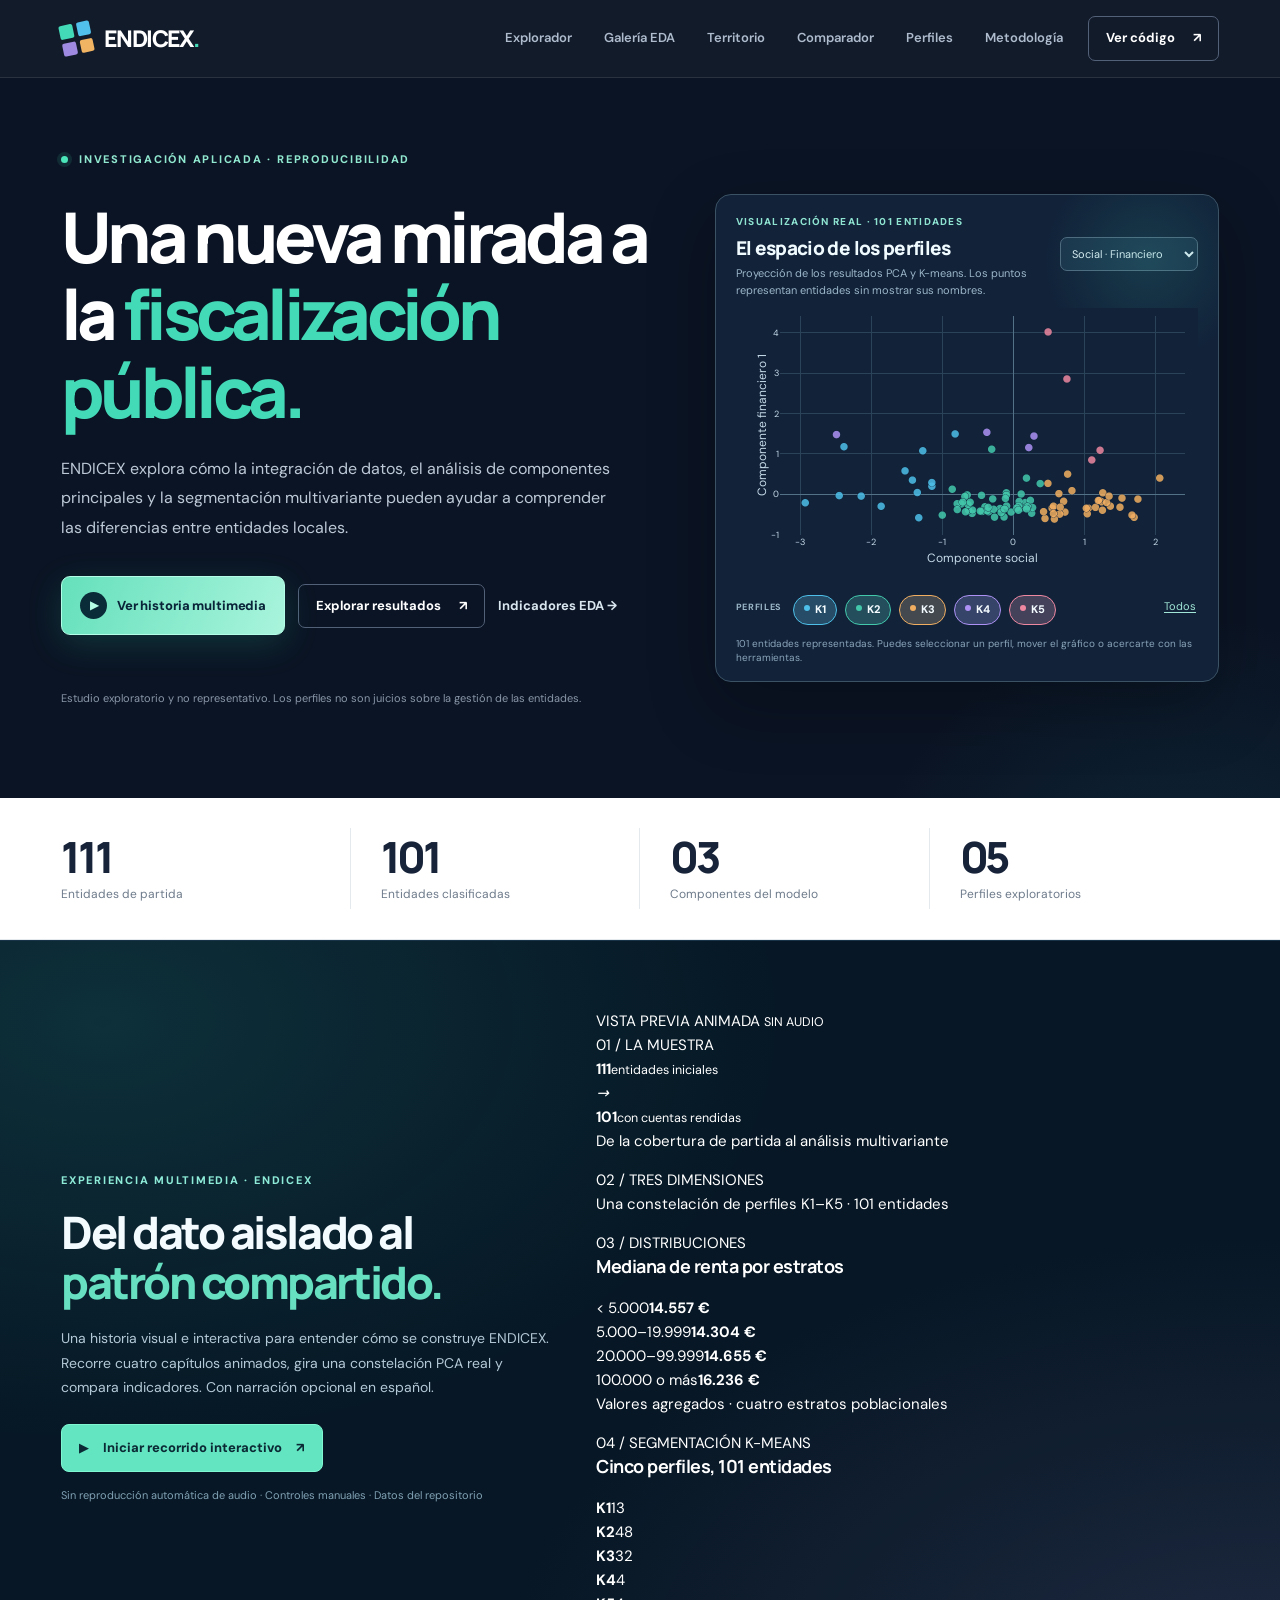
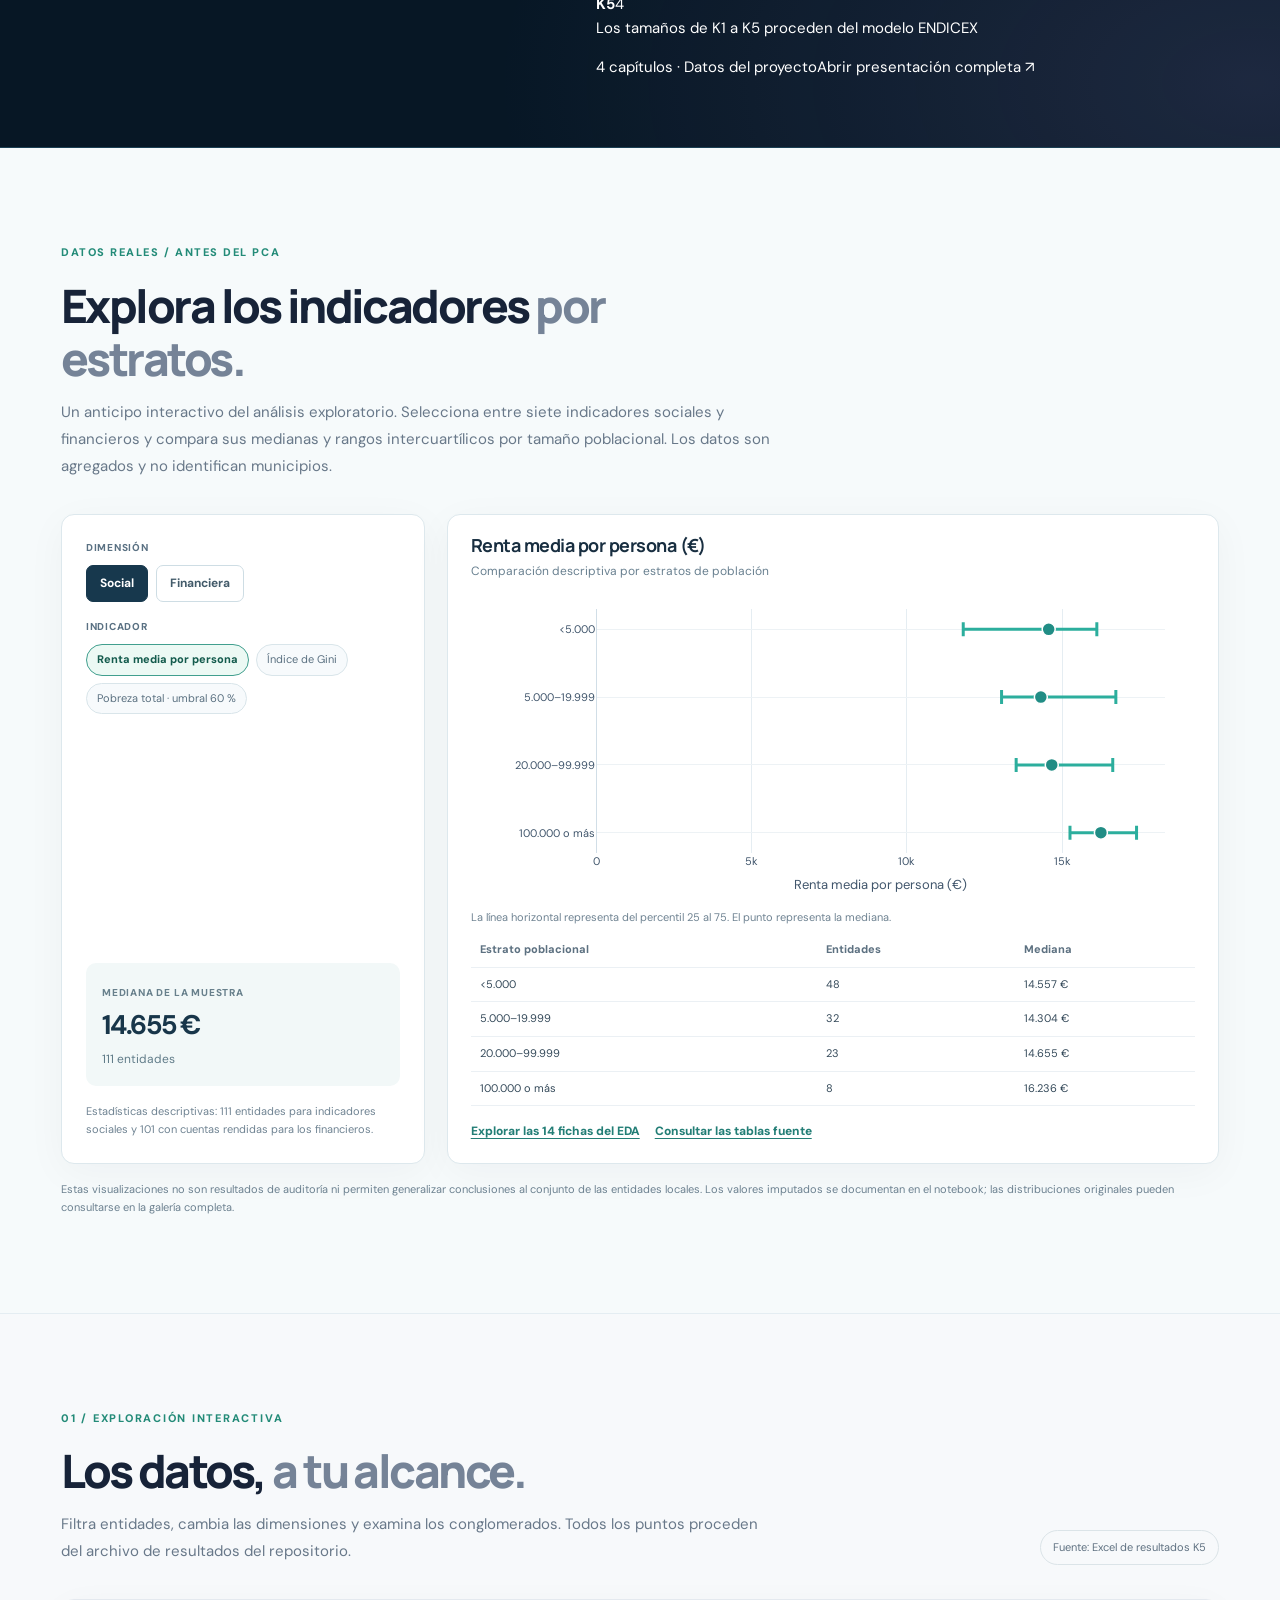
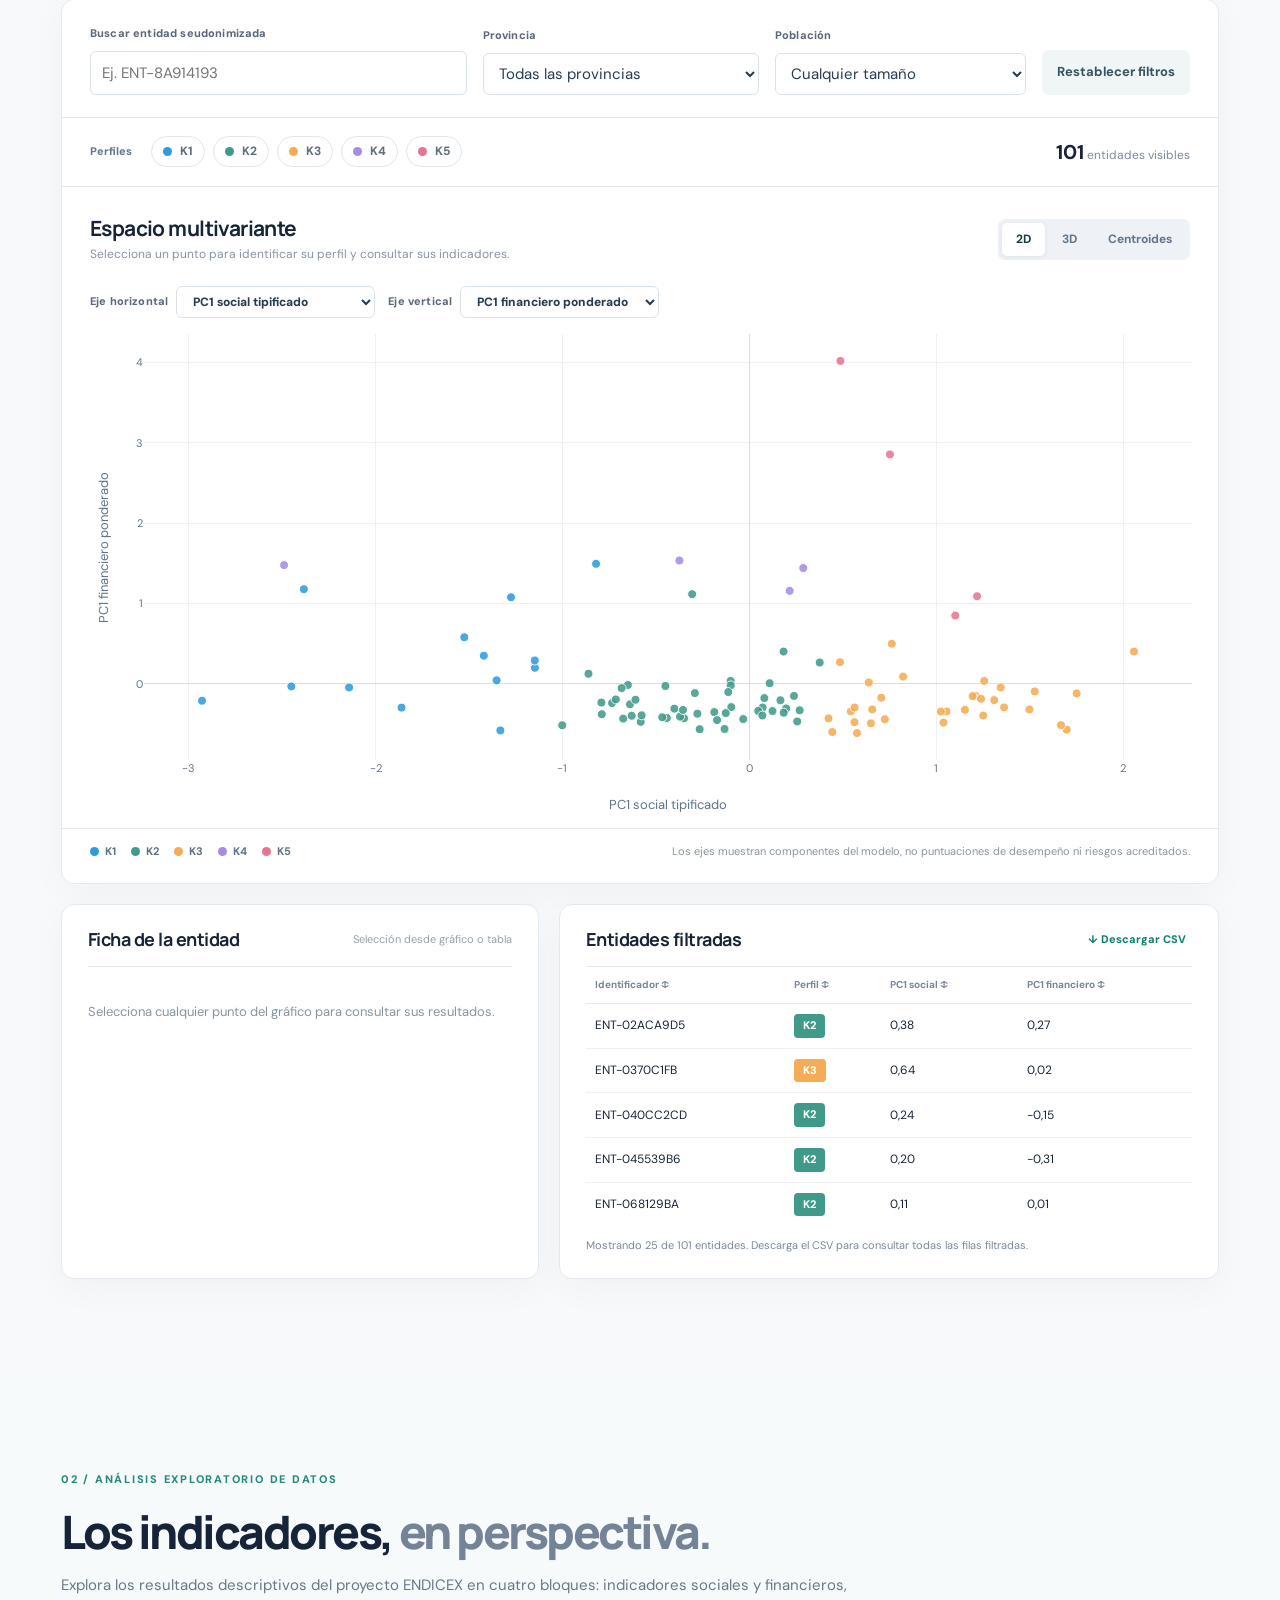
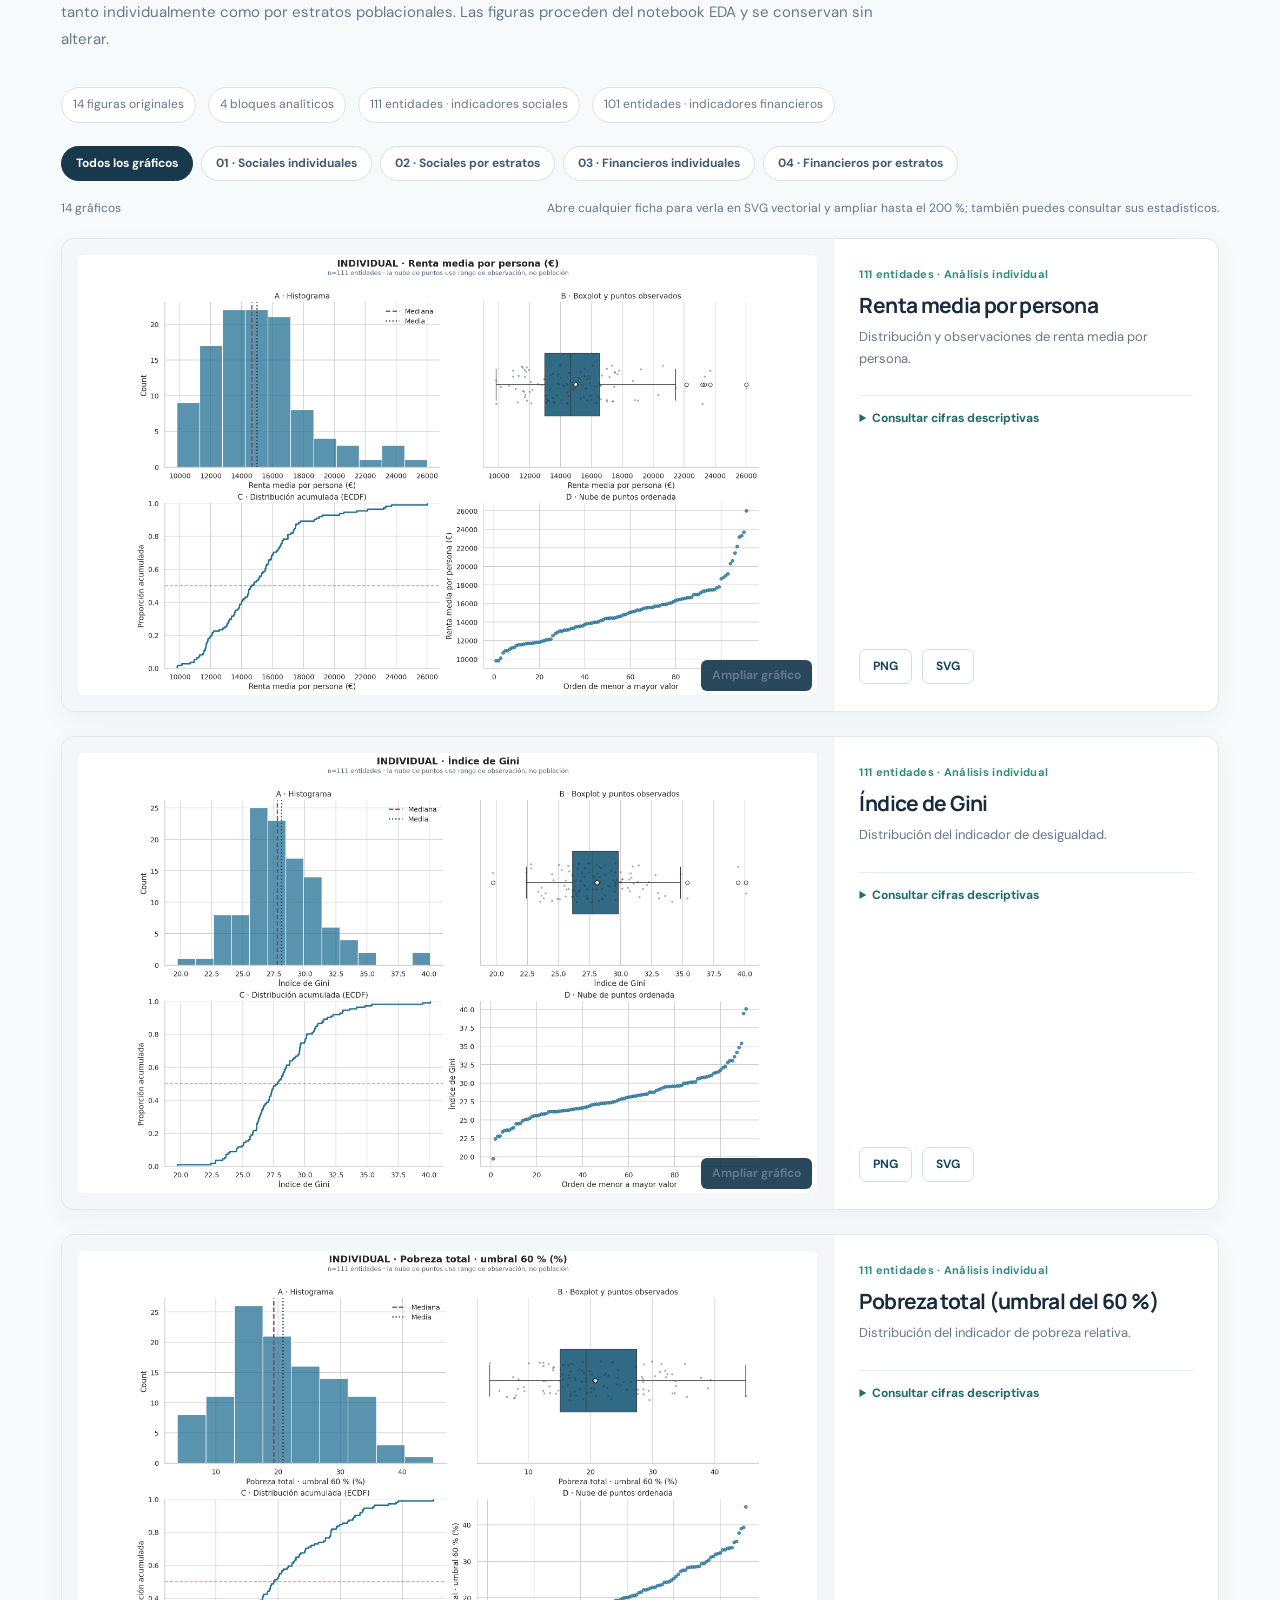
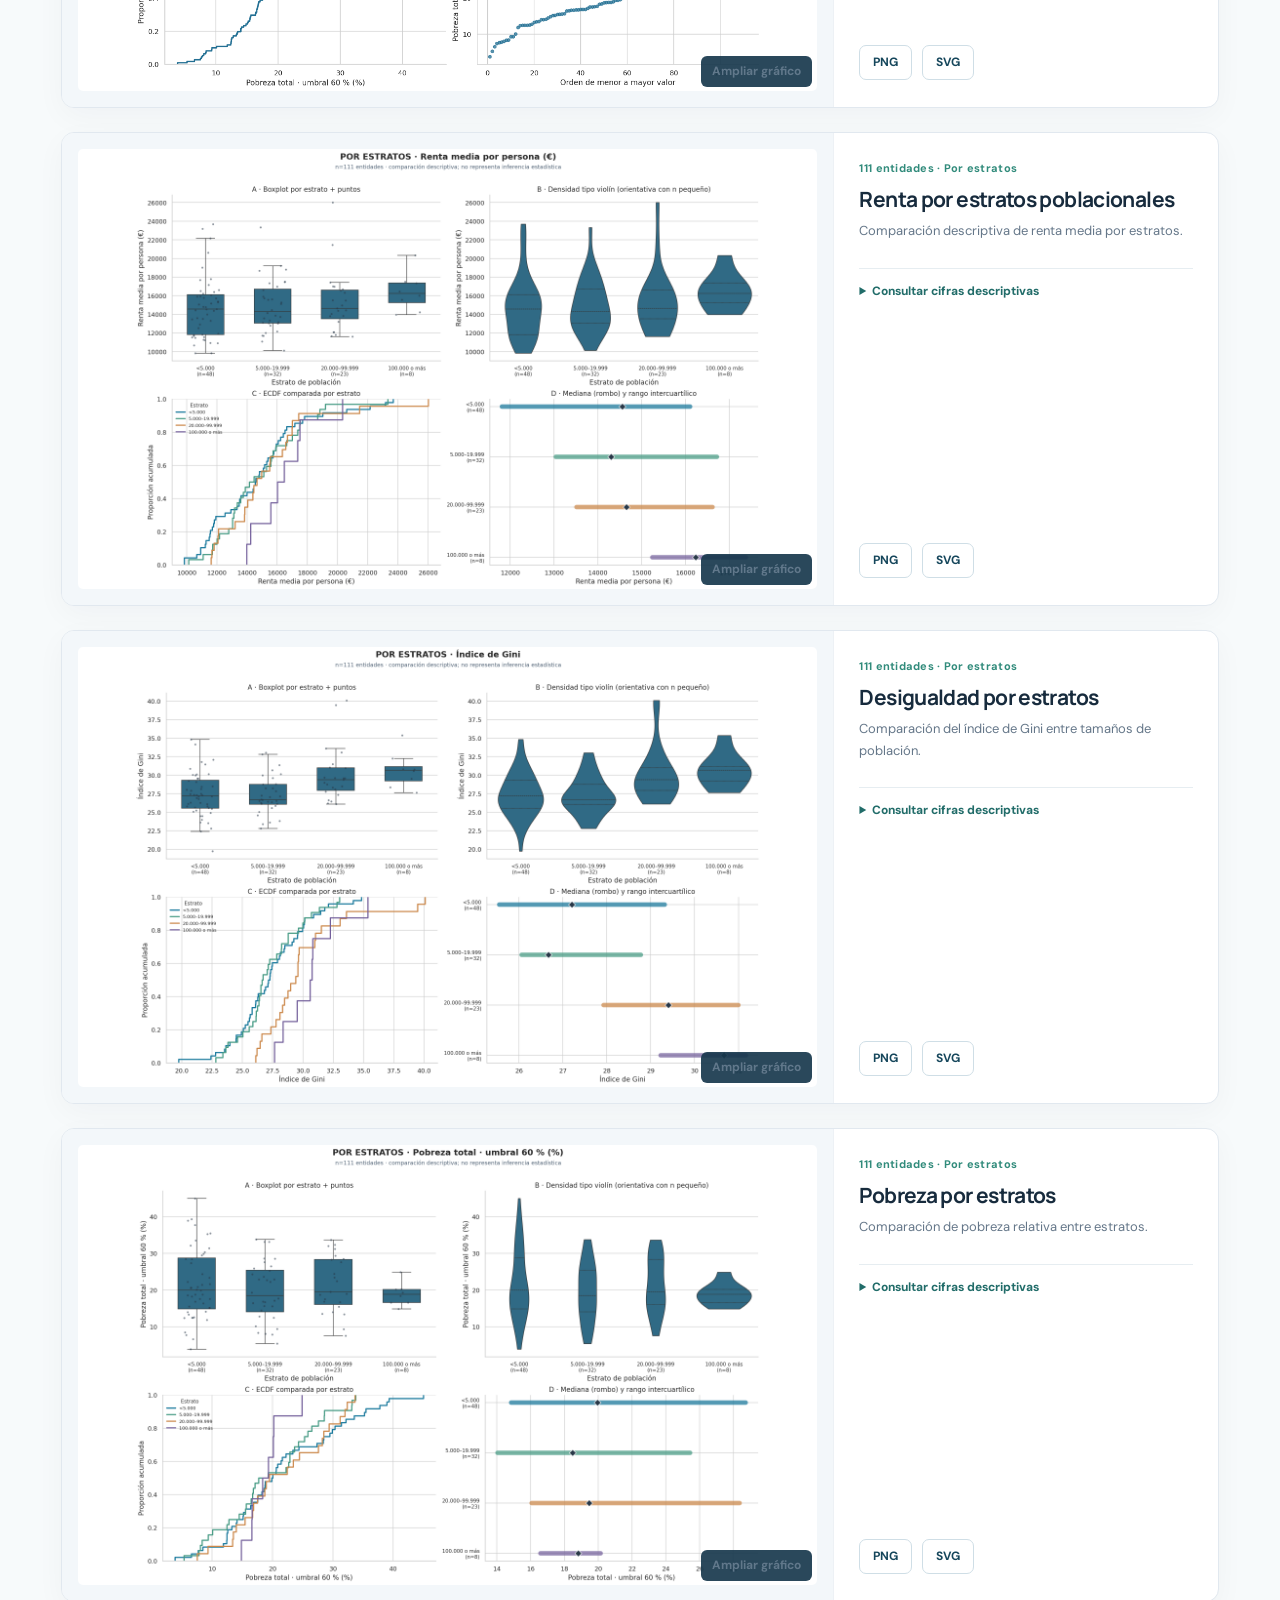
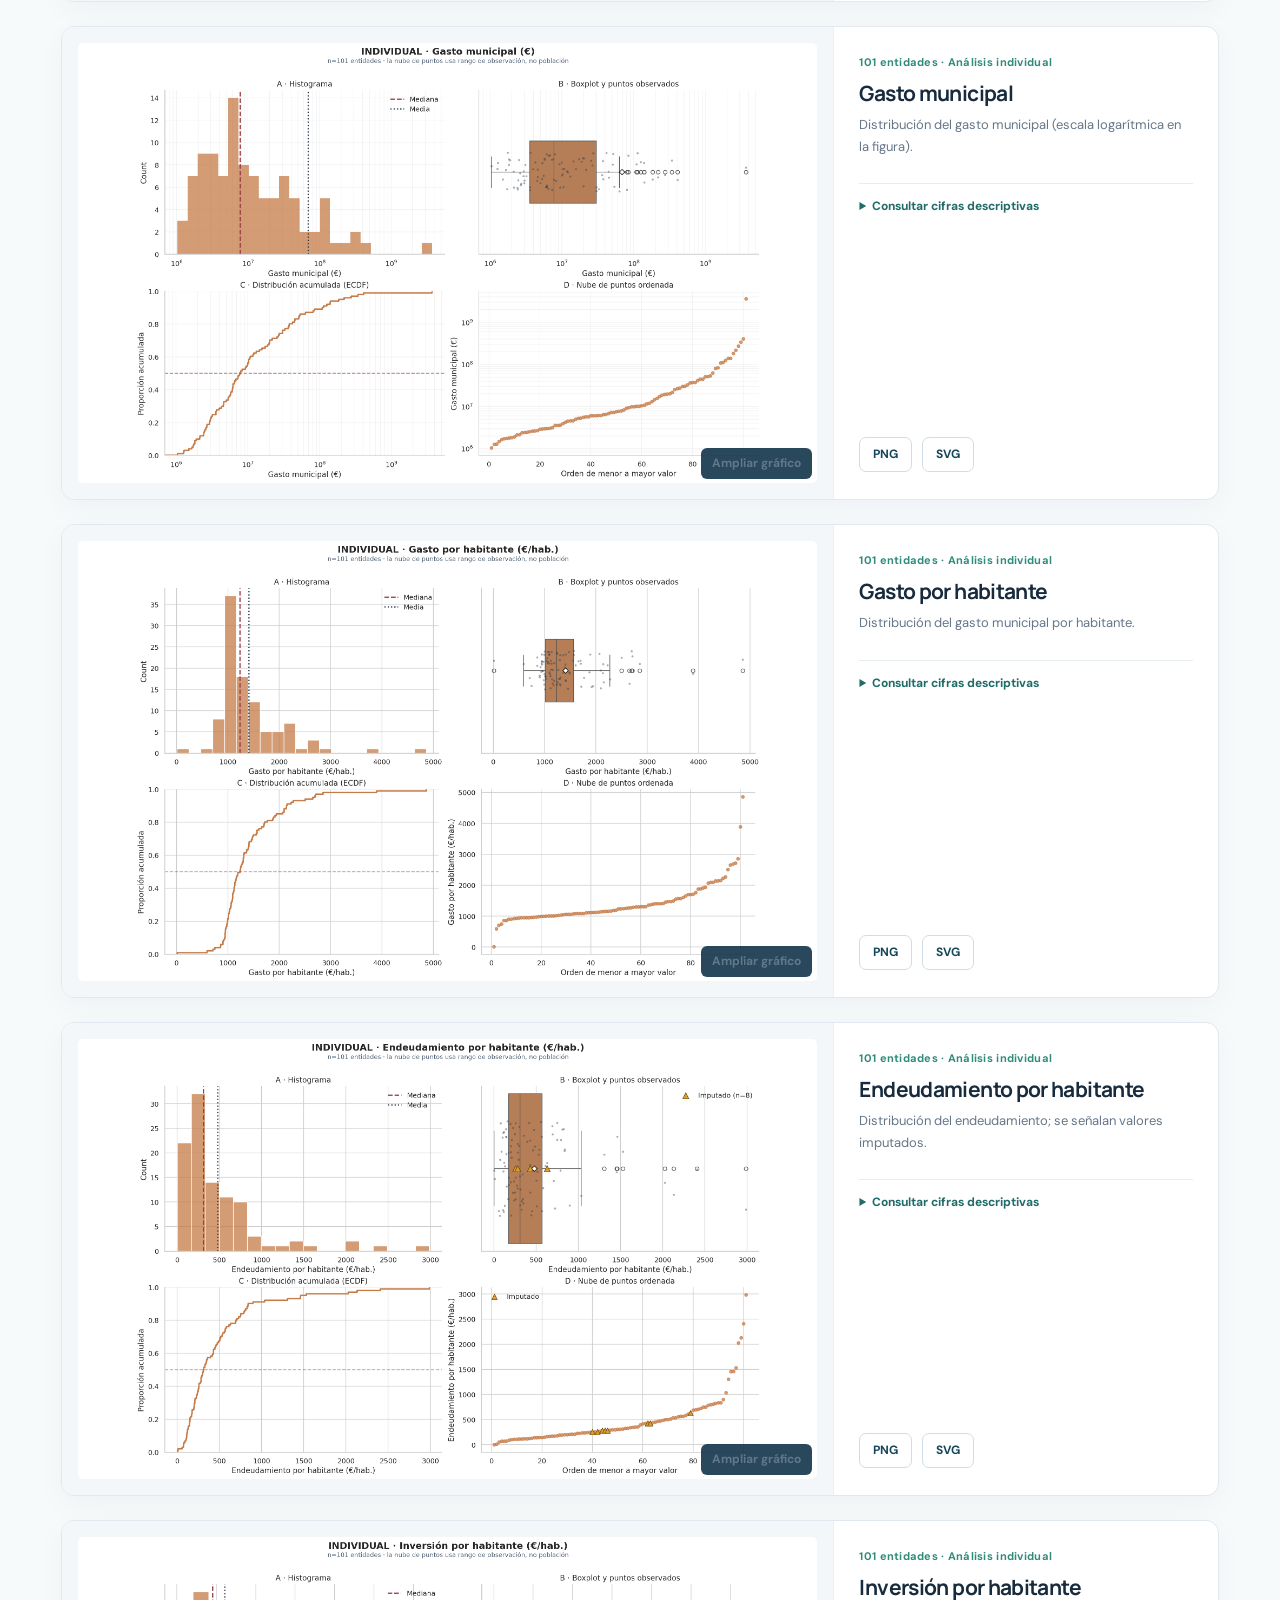
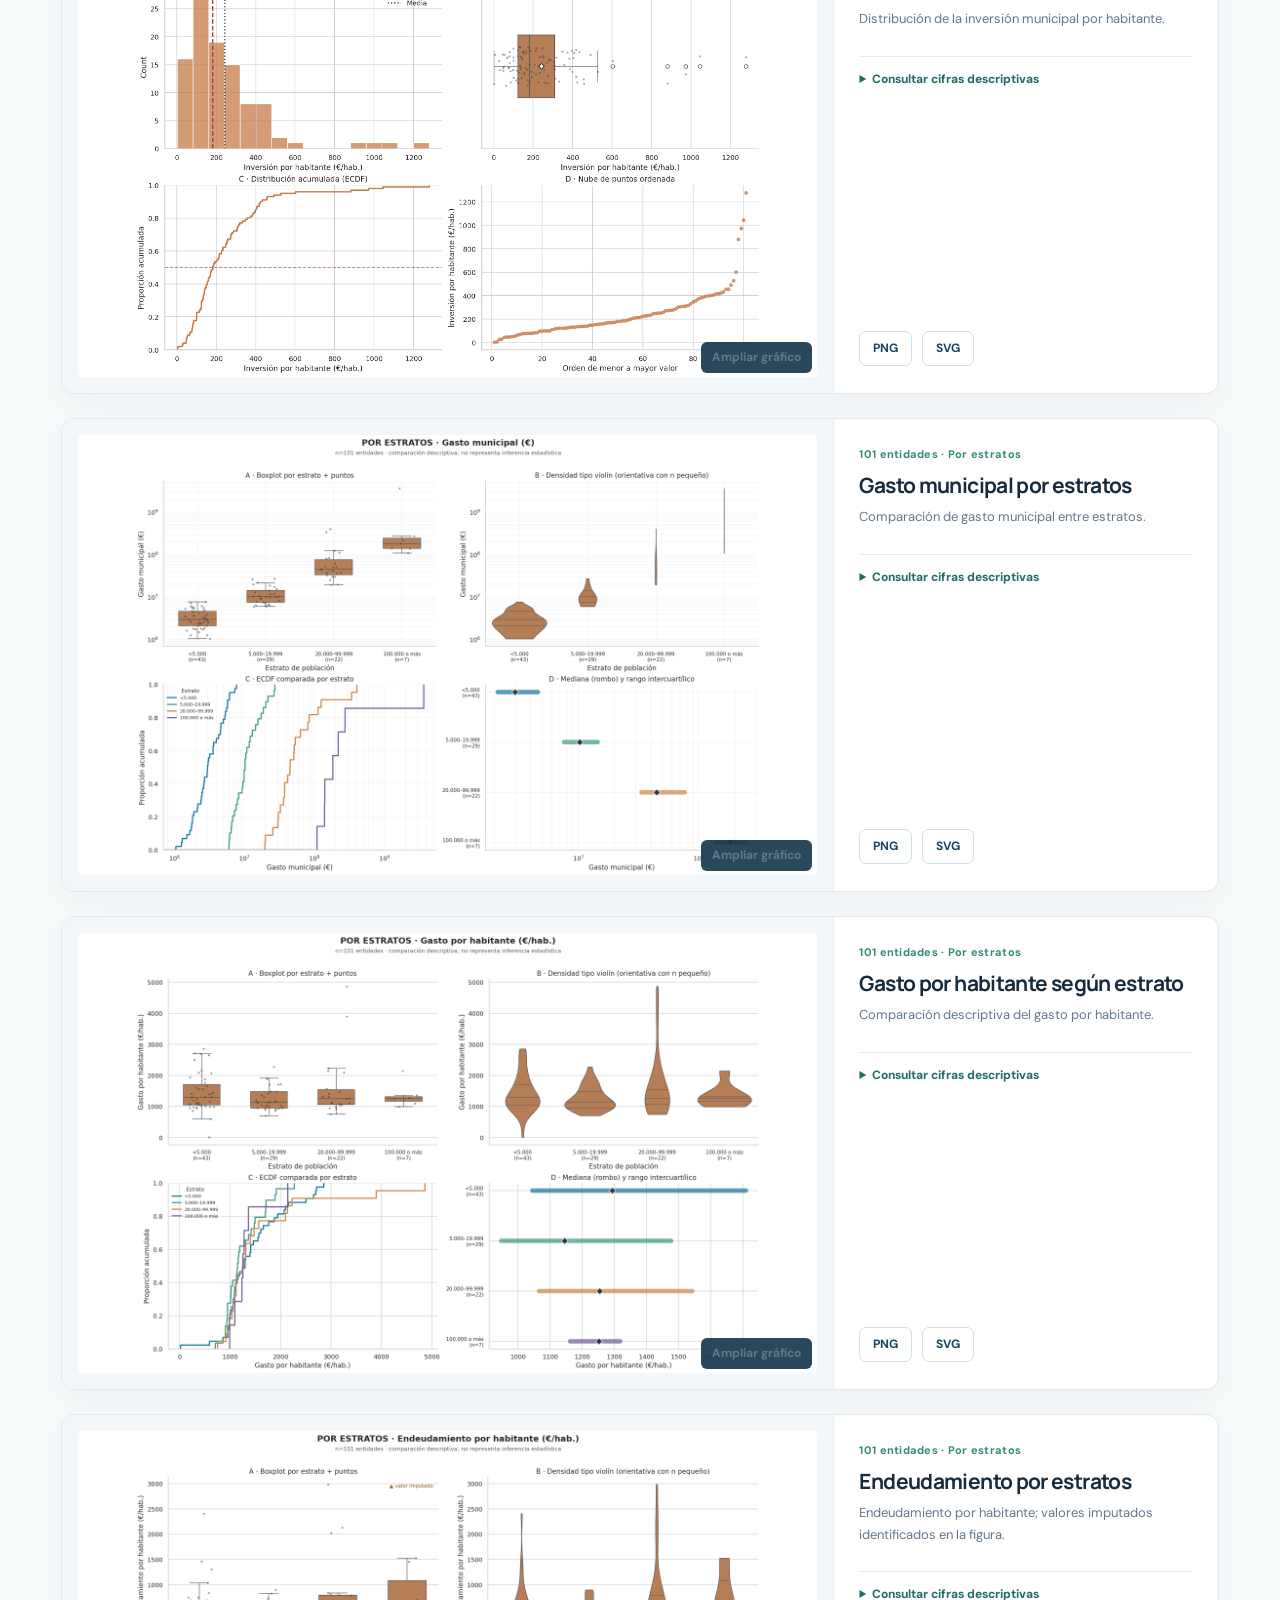
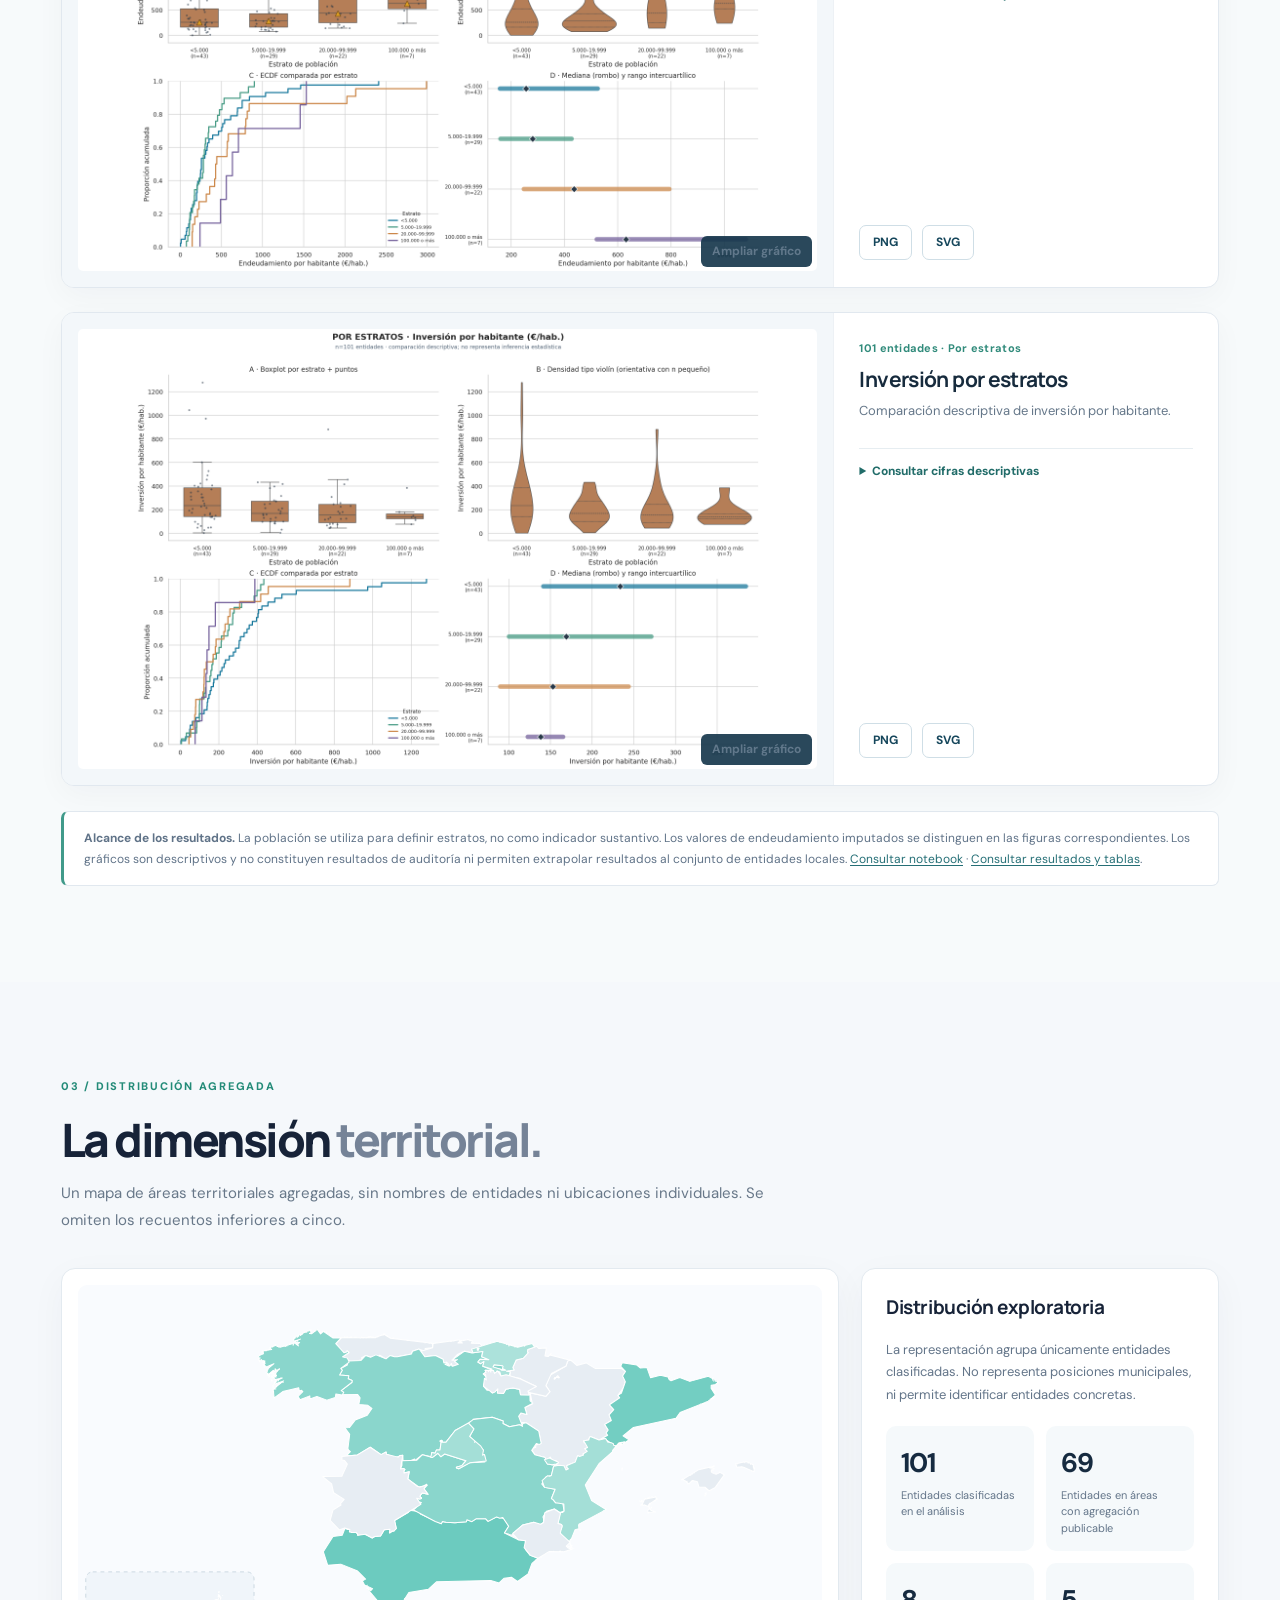
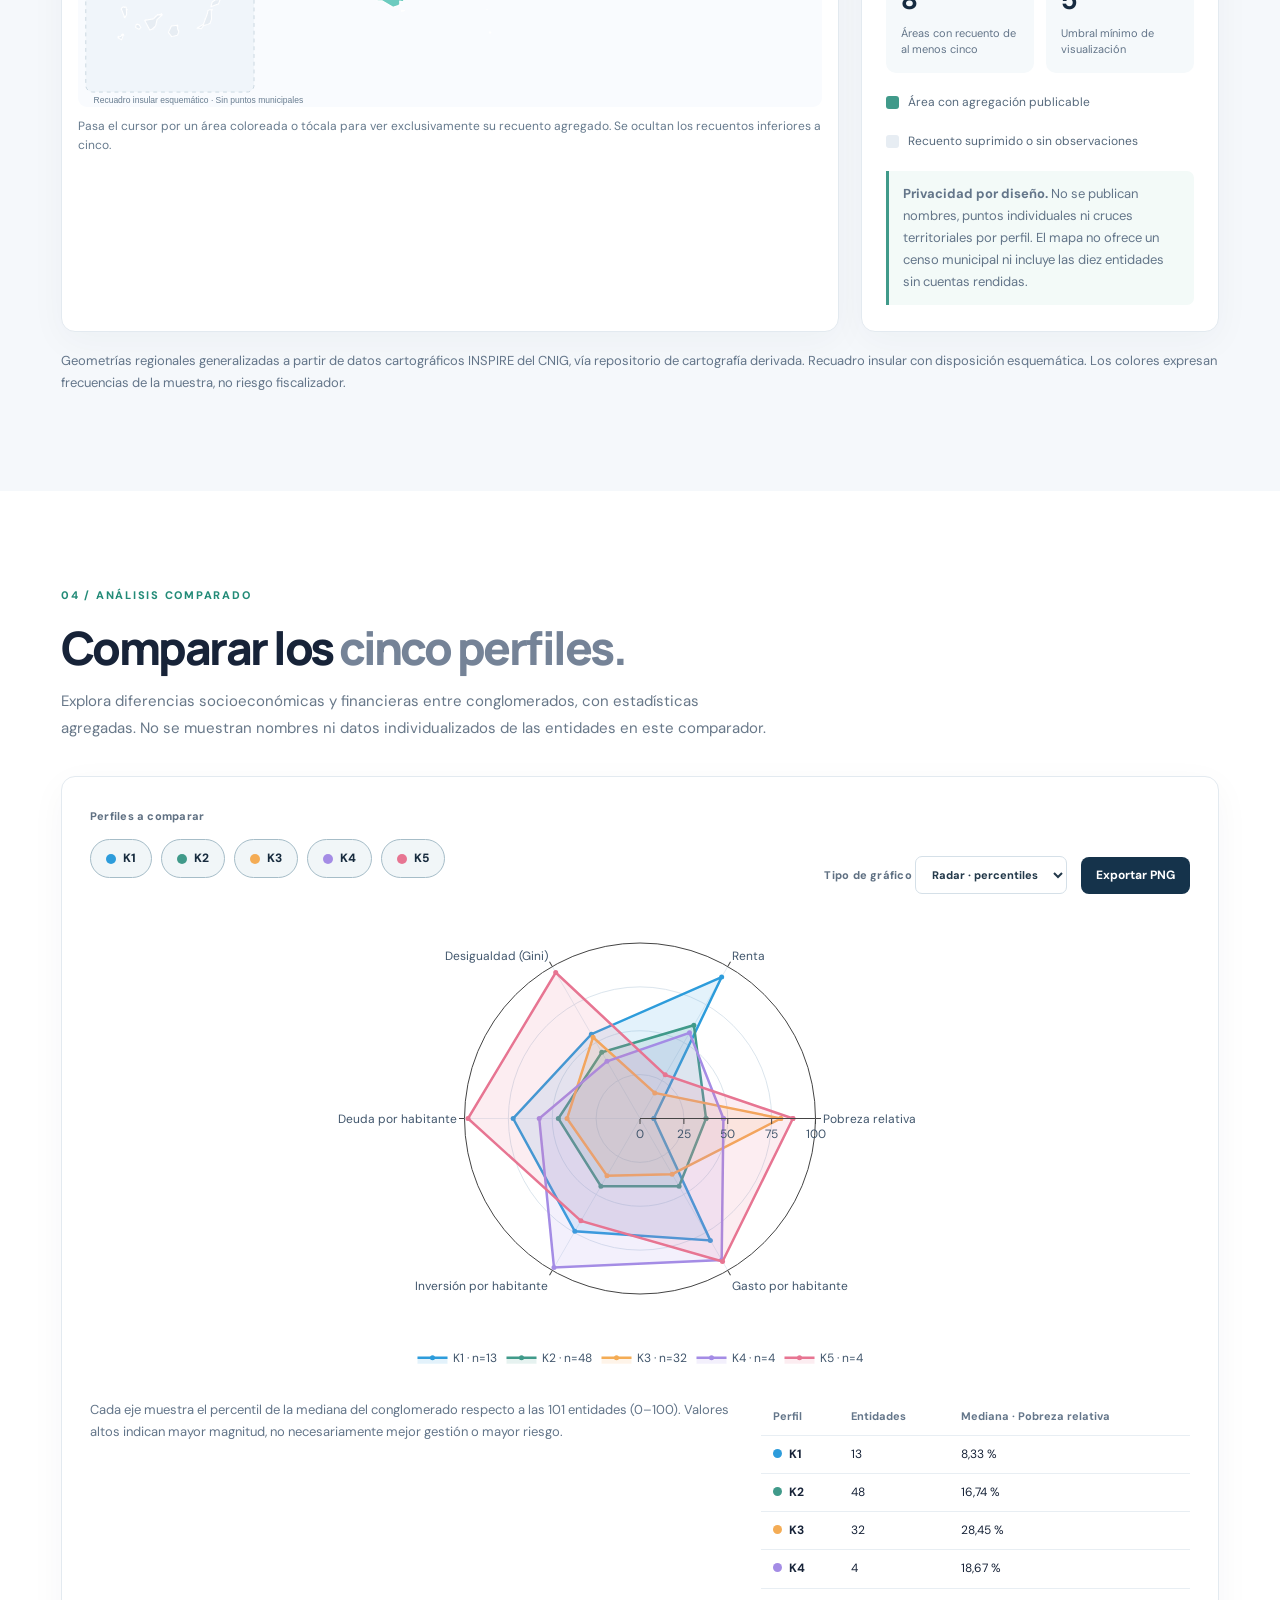
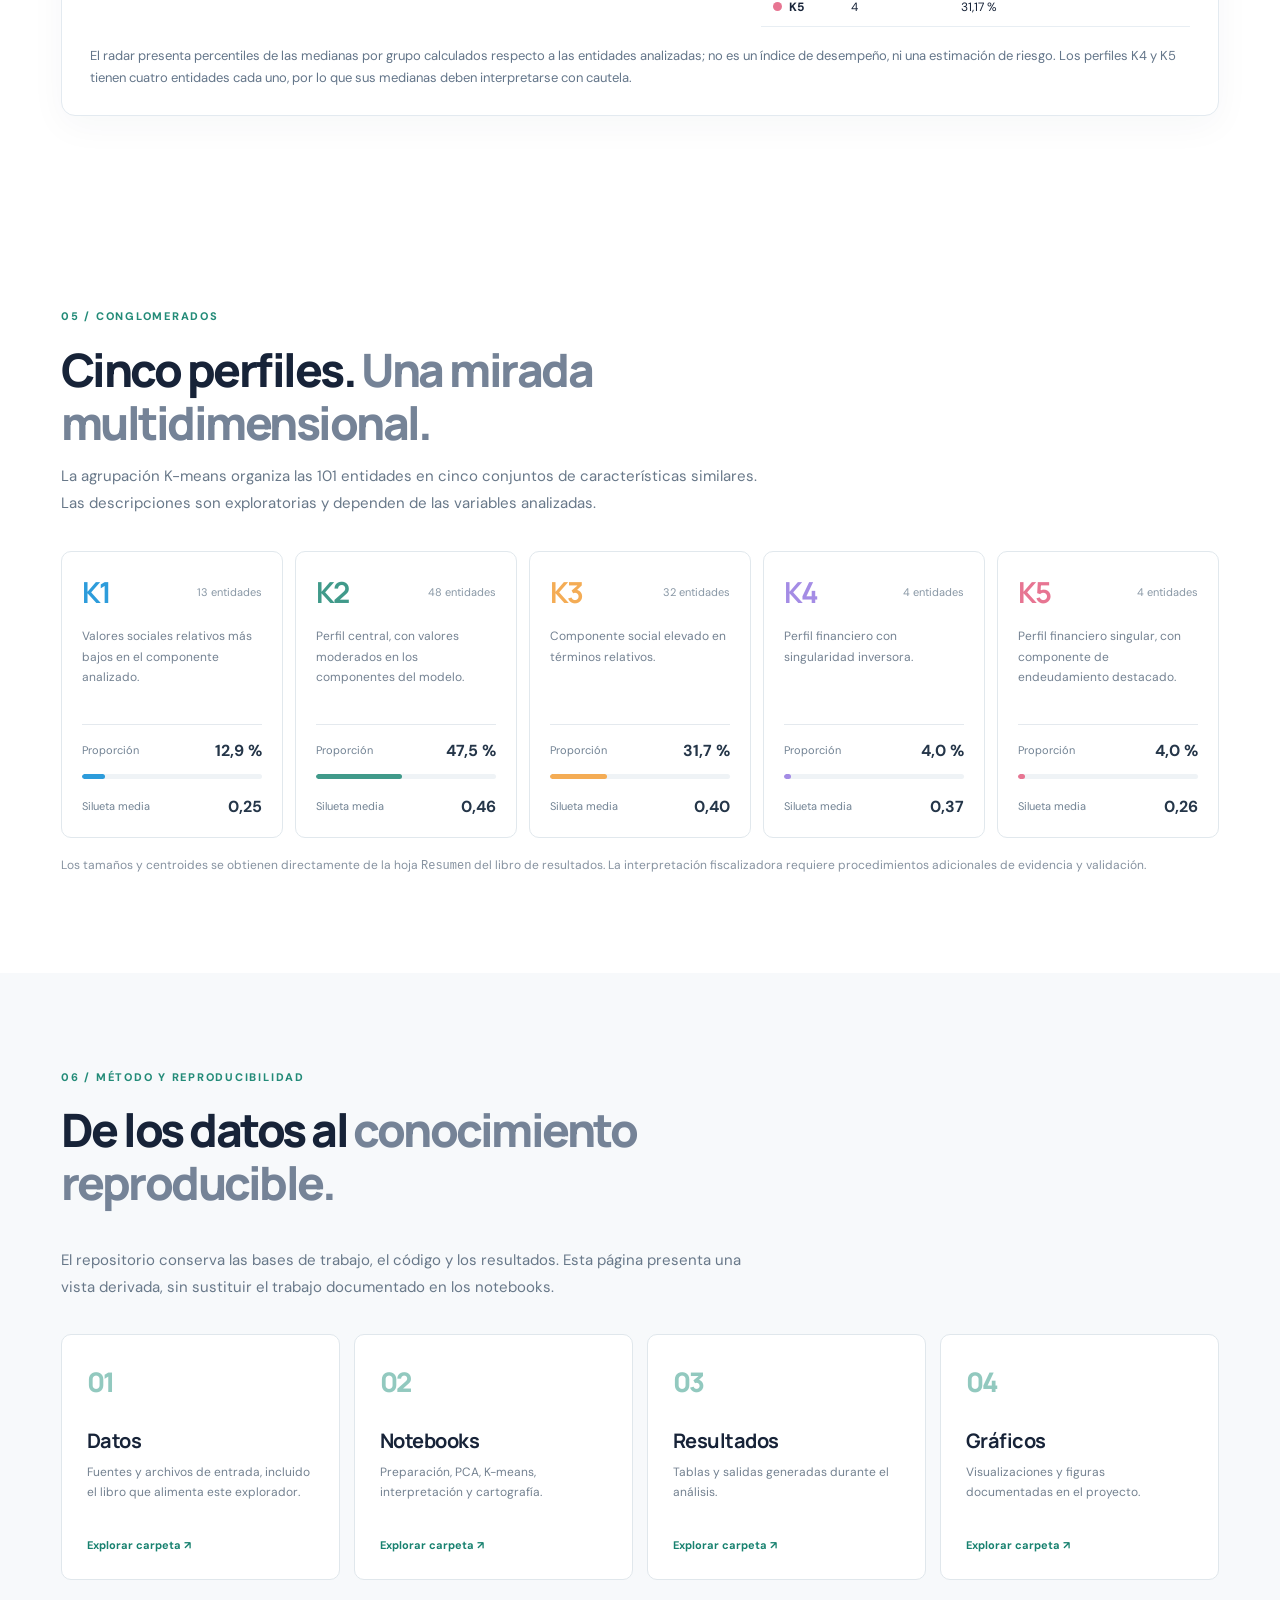
==== commit cdc63f78: "Show silent four-stage animated ENDICEX preview directly on the homepage" ====
--- a/docs/index.html
+++ b/docs/index.html
@@ -90,11 +90,34 @@
           </button>
           <p class="story-teaser-caption">Sin reproducción automática de audio · Controles manuales · Datos del repositorio</p>
         </div>
-        <div class="story-teaser-board" aria-label="Cuatro cifras del proceso ENDICEX">
-          <div class="story-teaser-tile"><strong>111</strong><span>Entidades de partida</span></div>
-          <div class="story-teaser-tile"><strong>101</strong><span>Entidades analizadas</span></div>
-          <div class="story-teaser-tile"><strong>03</strong><span>Dimensiones PCA</span></div>
-          <div class="story-teaser-tile"><strong>05</strong><span>Perfiles K-means</span></div>
+        <div class="story-teaser-reel" aria-label="Vista previa visual del recorrido ENDICEX">
+          <div class="story-reel-label"><span class="story-reel-live-dot" aria-hidden="true"></span> VISTA PREVIA ANIMADA <small>SIN AUDIO</small></div>
+          <div class="story-reel-stage" aria-hidden="true">
+            <div class="story-reel-panel story-reel-sample">
+              <span class="story-reel-kicker">01 / LA MUESTRA</span>
+              <div class="story-reel-numbers"><div><strong>111</strong><small>entidades iniciales</small></div><em>→</em><div><strong>101</strong><small>con cuentas rendidas</small></div></div>
+              <p>De la cobertura de partida al análisis multivariante</p>
+            </div>
+            <div class="story-reel-panel story-reel-pca">
+              <span class="story-reel-kicker">02 / TRES DIMENSIONES</span>
+              <div class="story-reel-scatter"><i style="--x:11%;--y:25%;--dot:#60c7f2;--lag:0s"></i><i style="--x:21%;--y:47%;--dot:#50d7b4;--lag:-0.27s"></i><i style="--x:31%;--y:14%;--dot:#f8b968;--lag:-0.54s"></i><i style="--x:43%;--y:32%;--dot:#60c7f2;--lag:-0.81s"></i><i style="--x:53%;--y:17%;--dot:#50d7b4;--lag:-1.08s"></i><i style="--x:62%;--y:51%;--dot:#f8b968;--lag:0s"></i><i style="--x:72%;--y:27%;--dot:#ad99ed;--lag:-0.27s"></i><i style="--x:83%;--y:40%;--dot:#f18caa;--lag:-0.54s"></i><i style="--x:16%;--y:71%;--dot:#60c7f2;--lag:-0.81s"></i><i style="--x:25%;--y:58%;--dot:#50d7b4;--lag:-1.08s"></i><i style="--x:35%;--y:81%;--dot:#f8b968;--lag:0s"></i><i style="--x:47%;--y:67%;--dot:#60c7f2;--lag:-0.27s"></i><i style="--x:57%;--y:76%;--dot:#50d7b4;--lag:-0.54s"></i><i style="--x:70%;--y:61%;--dot:#ad99ed;--lag:-0.81s"></i><i style="--x:86%;--y:83%;--dot:#f18caa;--lag:-1.08s"></i><i style="--x:10%;--y:90%;--dot:#60c7f2;--lag:0s"></i><i style="--x:38%;--y:92%;--dot:#50d7b4;--lag:-0.27s"></i><i style="--x:91%;--y:14%;--dot:#f8b968;--lag:-0.54s"></i><i style="--x:77%;--y:92%;--dot:#ad99ed;--lag:-0.81s"></i><i style="--x:92%;--y:55%;--dot:#f18caa;--lag:-1.08s"></i></div>
+              <p>Una constelación de perfiles K1–K5 · 101 entidades</p>
+            </div>
+            <div class="story-reel-panel story-reel-metrics">
+              <span class="story-reel-kicker">03 / DISTRIBUCIONES</span>
+              <h3>Mediana de renta por estratos</h3>
+              <div class="story-reel-bars"><div class="story-reel-bar-row"><span>< 5.000</span><i><b style="width:89.7%"></b></i><strong>14.557 €</strong></div><div class="story-reel-bar-row"><span>5.000–19.999</span><i><b style="width:88.1%"></b></i><strong>14.304 €</strong></div><div class="story-reel-bar-row"><span>20.000–99.999</span><i><b style="width:90.3%"></b></i><strong>14.655 €</strong></div><div class="story-reel-bar-row"><span>100.000 o más</span><i><b style="width:100%"></b></i><strong>16.236 €</strong></div></div>
+              <p>Valores agregados · cuatro estratos poblacionales</p>
+            </div>
+            <div class="story-reel-panel story-reel-clusters">
+              <span class="story-reel-kicker">04 / SEGMENTACIÓN K-MEANS</span>
+              <h3>Cinco perfiles, 101 entidades</h3>
+              <div class="story-reel-profiles"><div class="story-reel-profile-row"><strong>K1</strong><i><b style="width:27.0833%"></b></i><span>13</span></div><div class="story-reel-profile-row"><strong>K2</strong><i><b style="width:100%"></b></i><span>48</span></div><div class="story-reel-profile-row"><strong>K3</strong><i><b style="width:66.6667%"></b></i><span>32</span></div><div class="story-reel-profile-row"><strong>K4</strong><i><b style="width:8.3333%"></b></i><span>4</span></div><div class="story-reel-profile-row"><strong>K5</strong><i><b style="width:8.3333%"></b></i><span>4</span></div></div>
+              <p>Los tamaños de K1 a K5 proceden del modelo ENDICEX</p>
+            </div>
+          </div>
+          <div class="story-reel-progress" aria-hidden="true"><span></span><span></span><span></span><span></span></div>
+          <div class="story-reel-footer"><span>4 capítulos · Datos del proyecto</span><a href="?tour=1#historia" aria-label="Abrir directamente el recorrido interactivo">Abrir presentación completa ↗</a></div>
         </div>
       </div>
     </section>
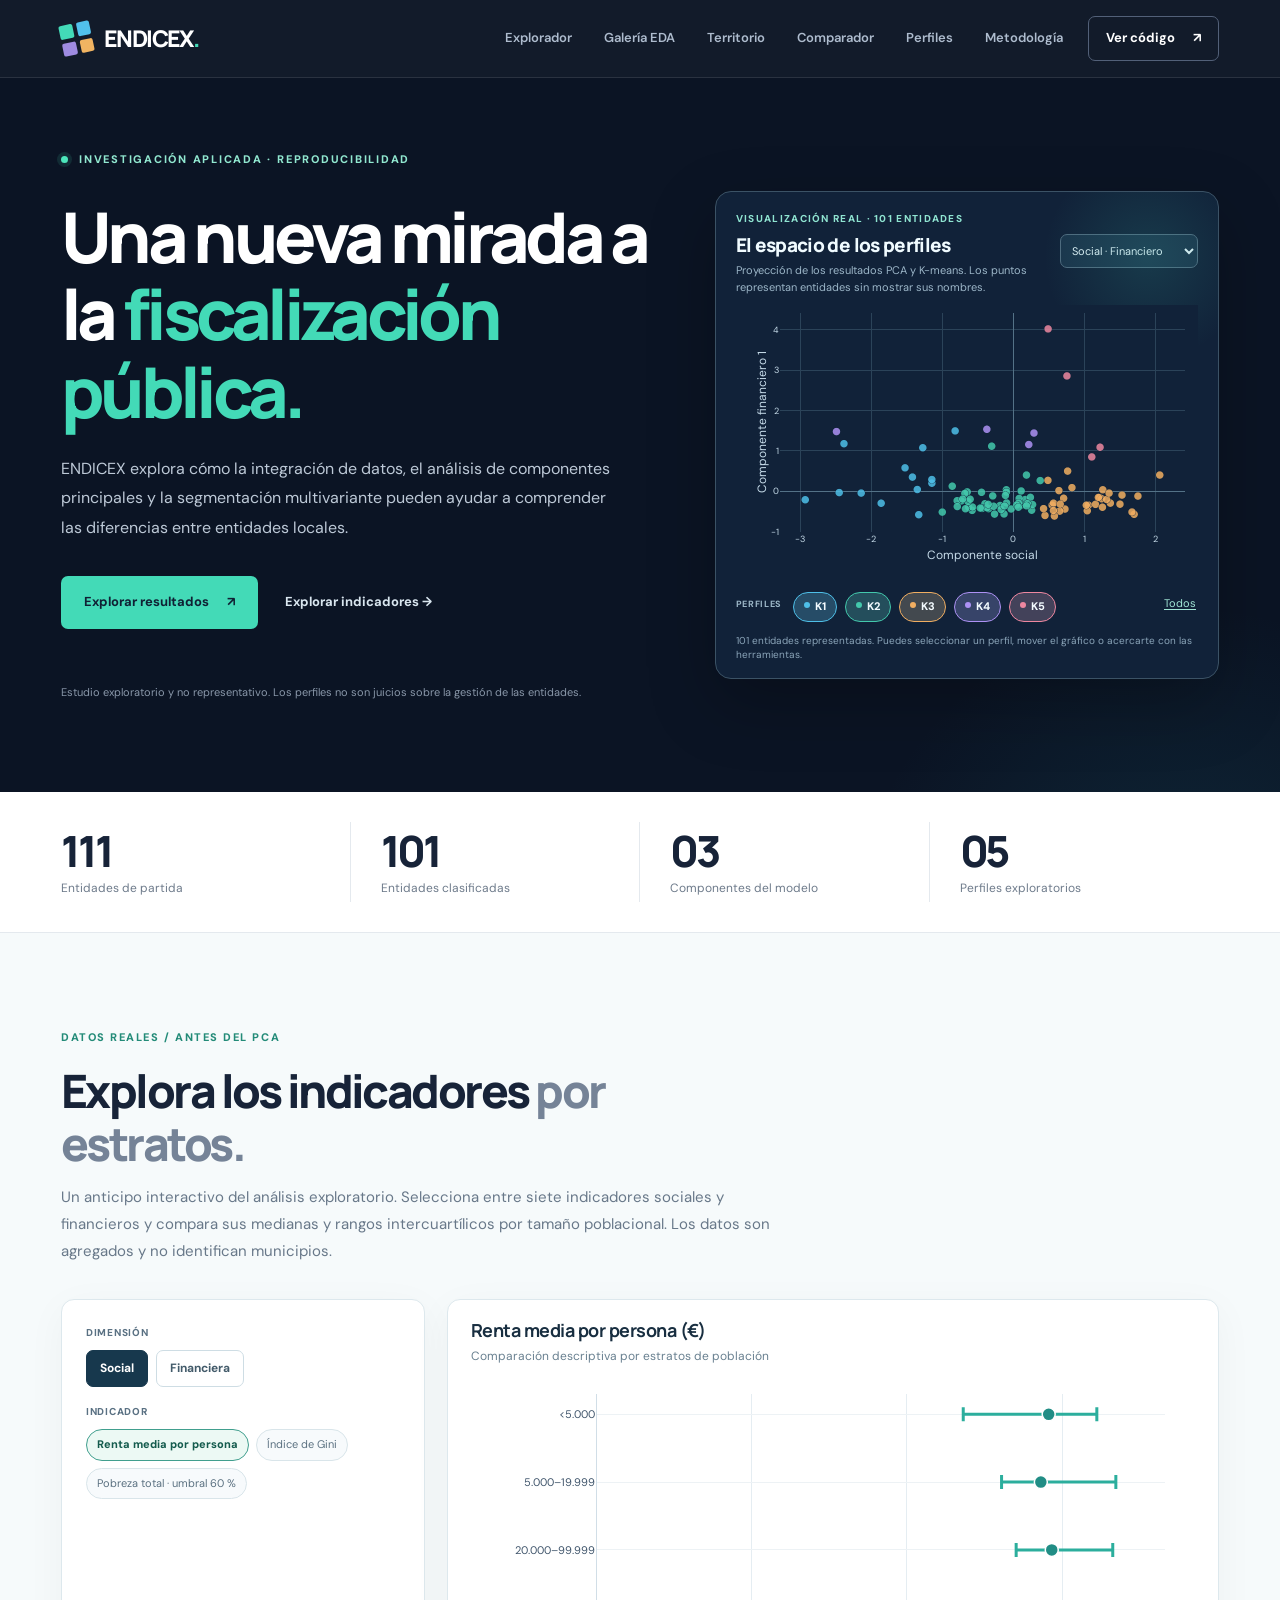
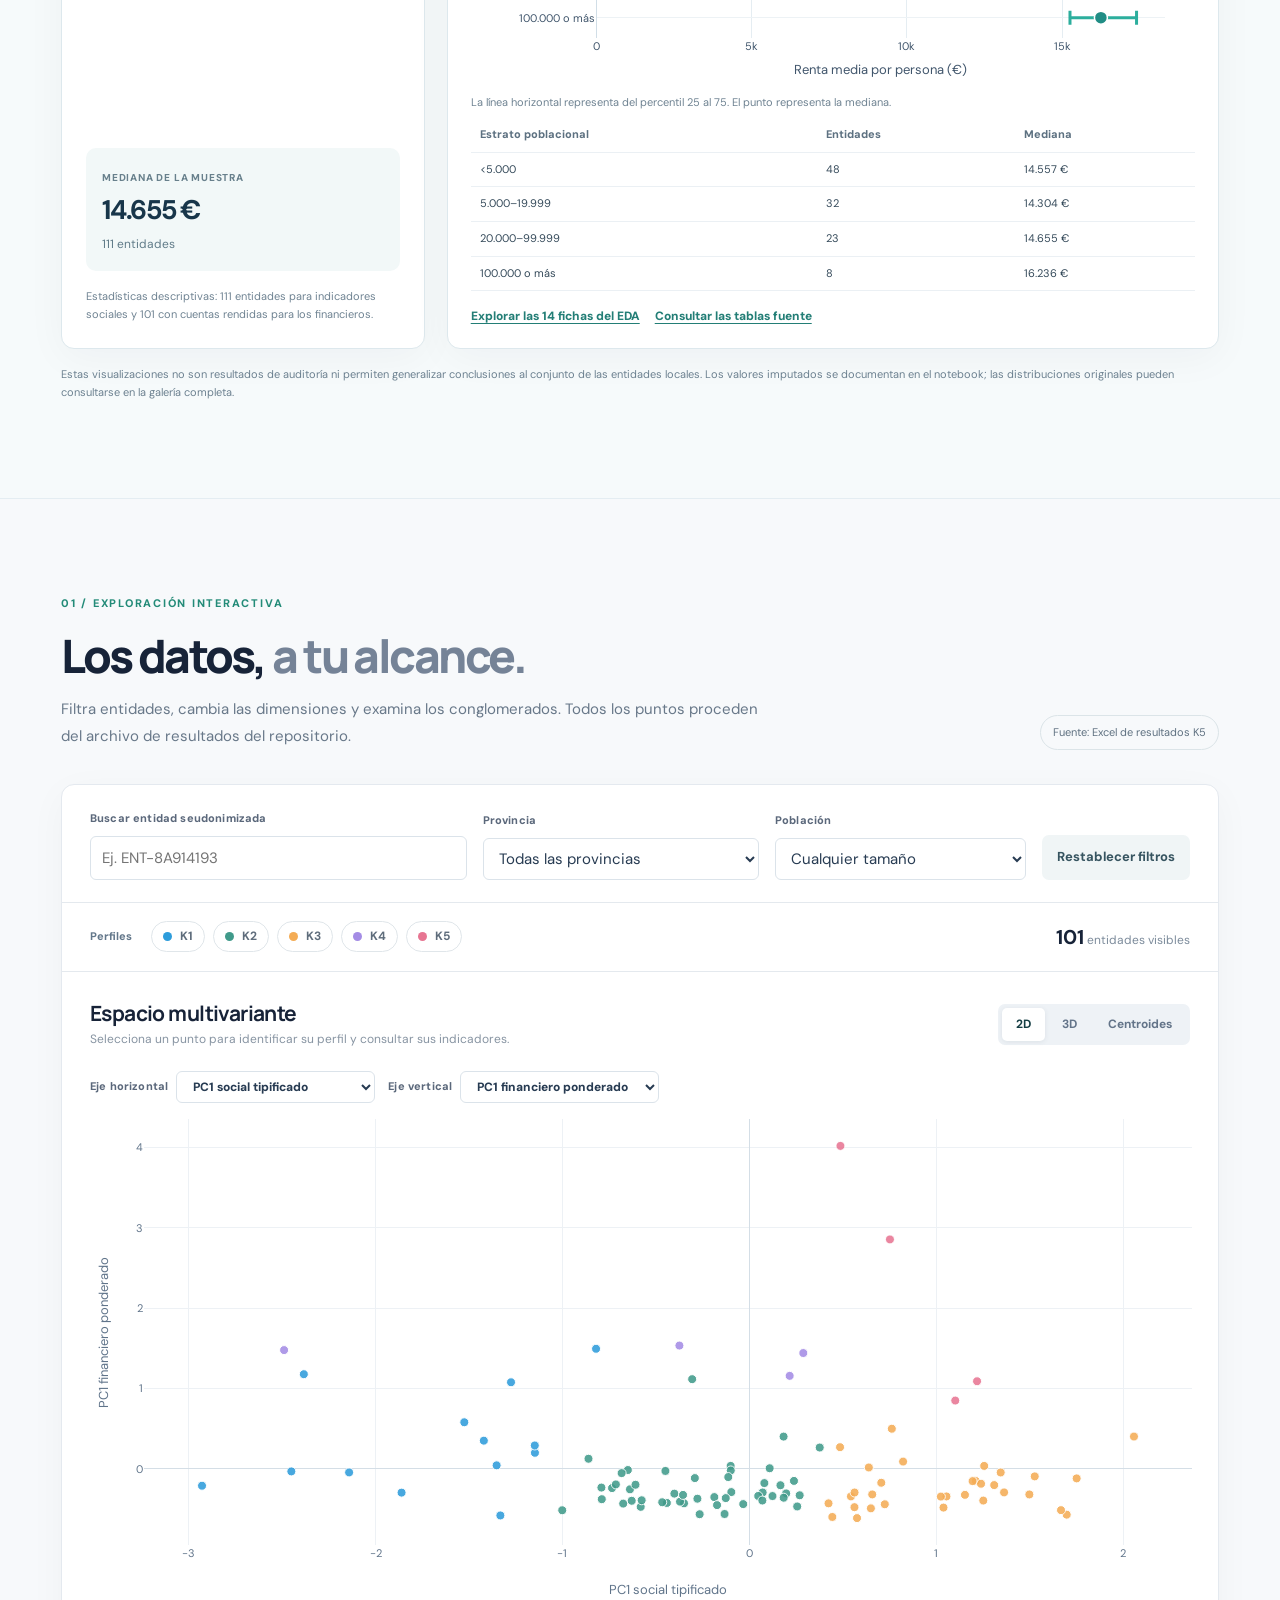
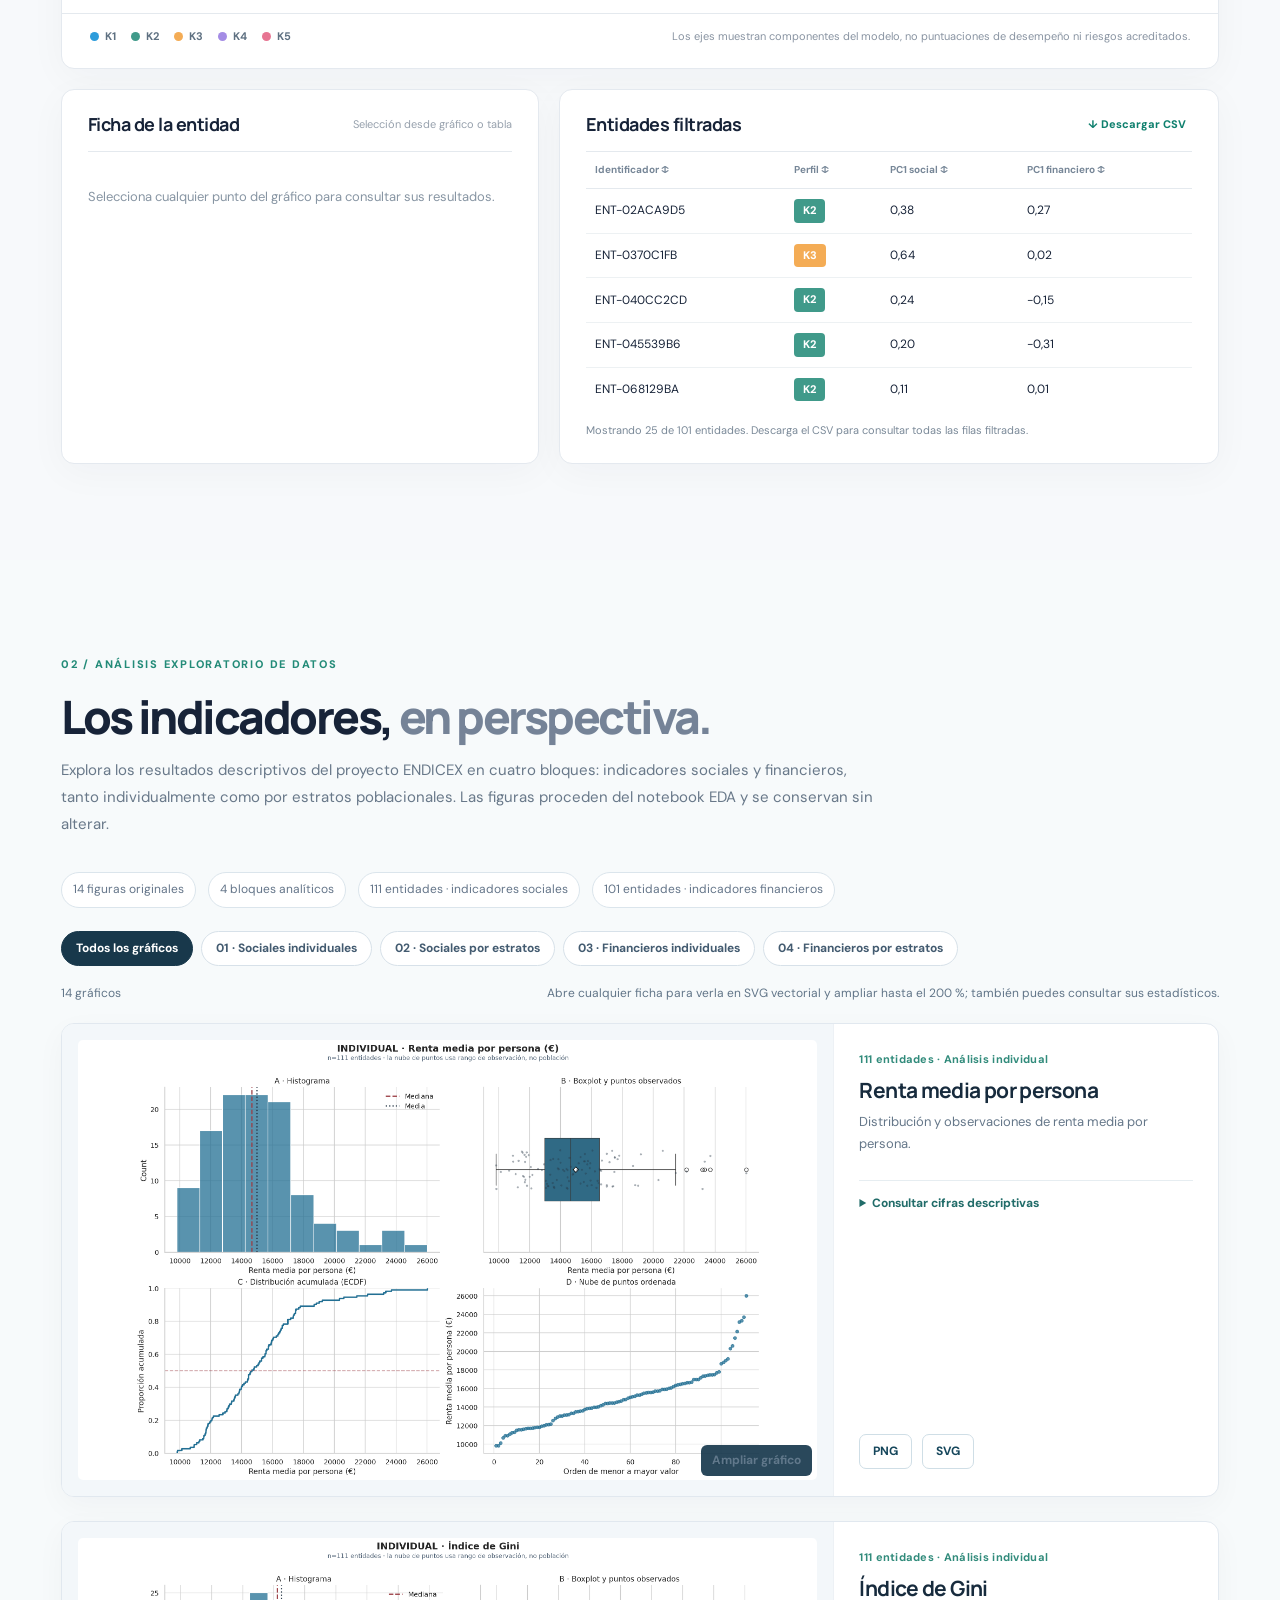
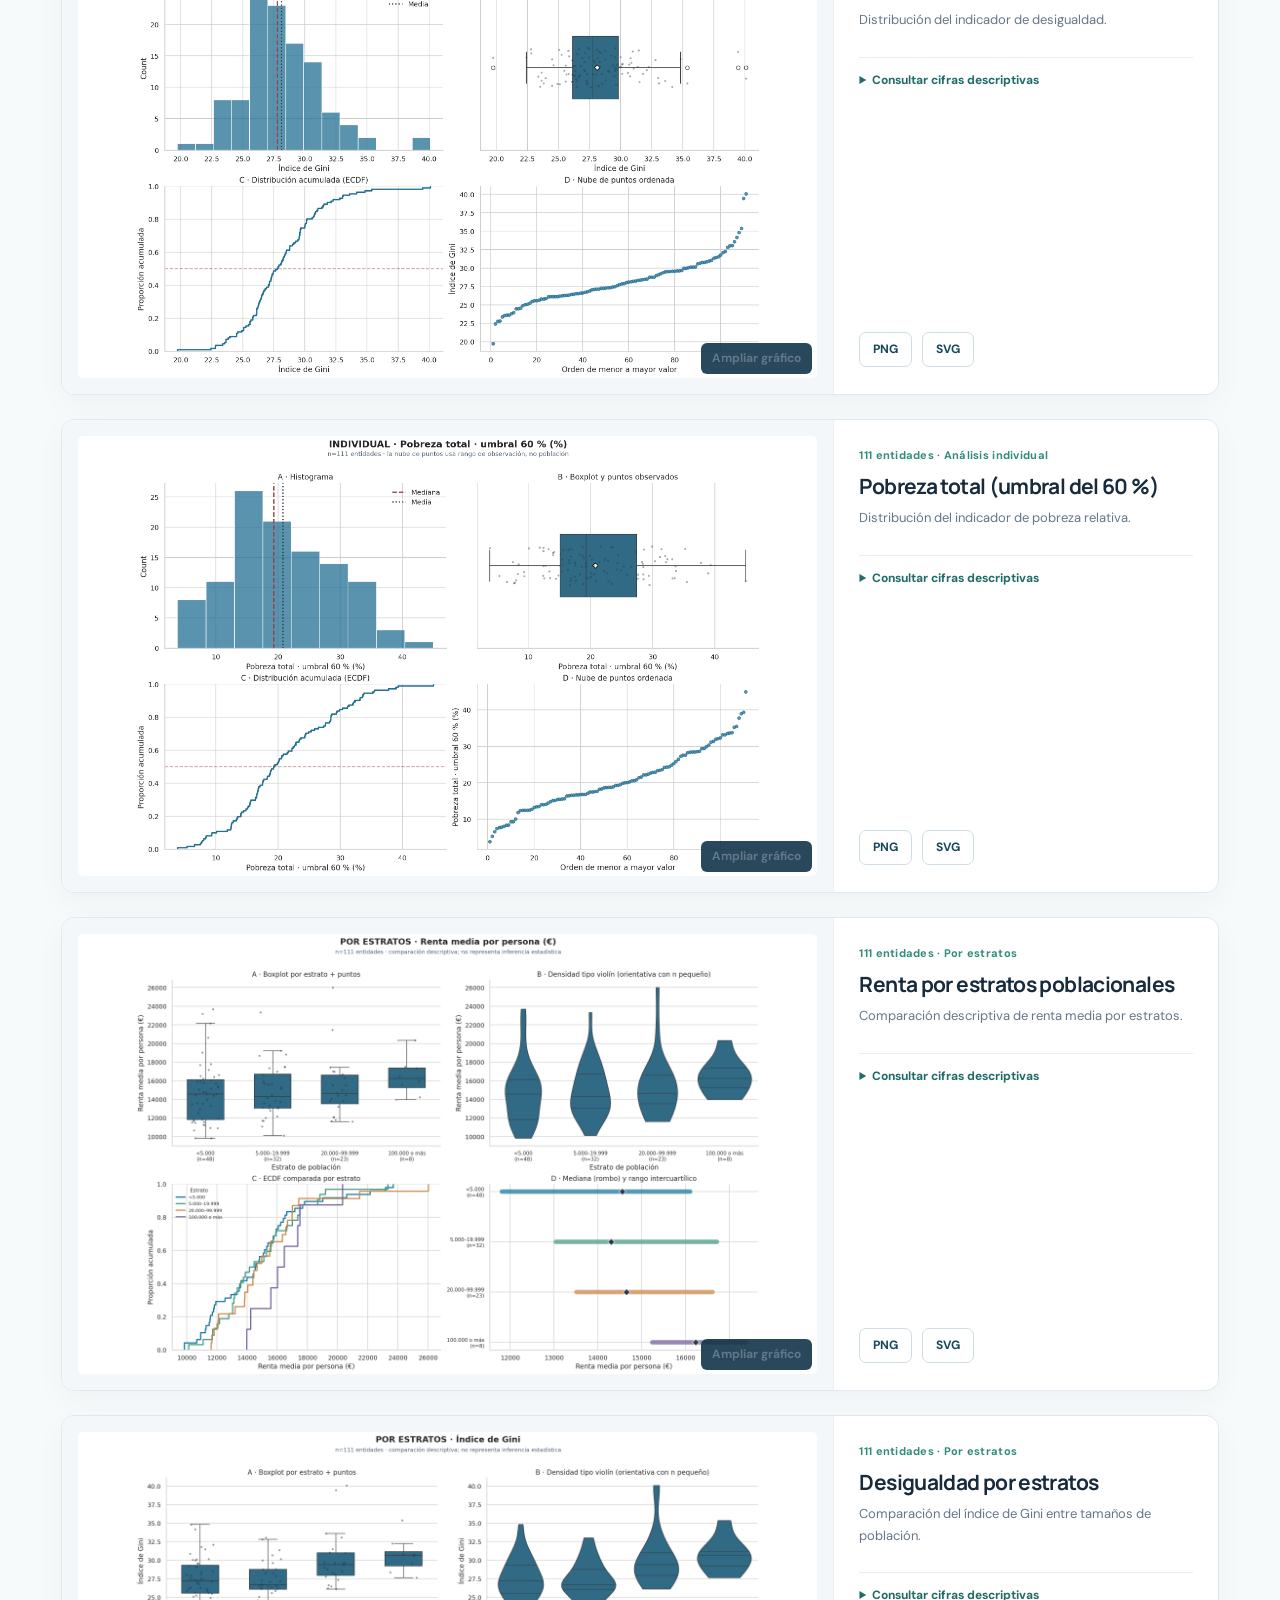
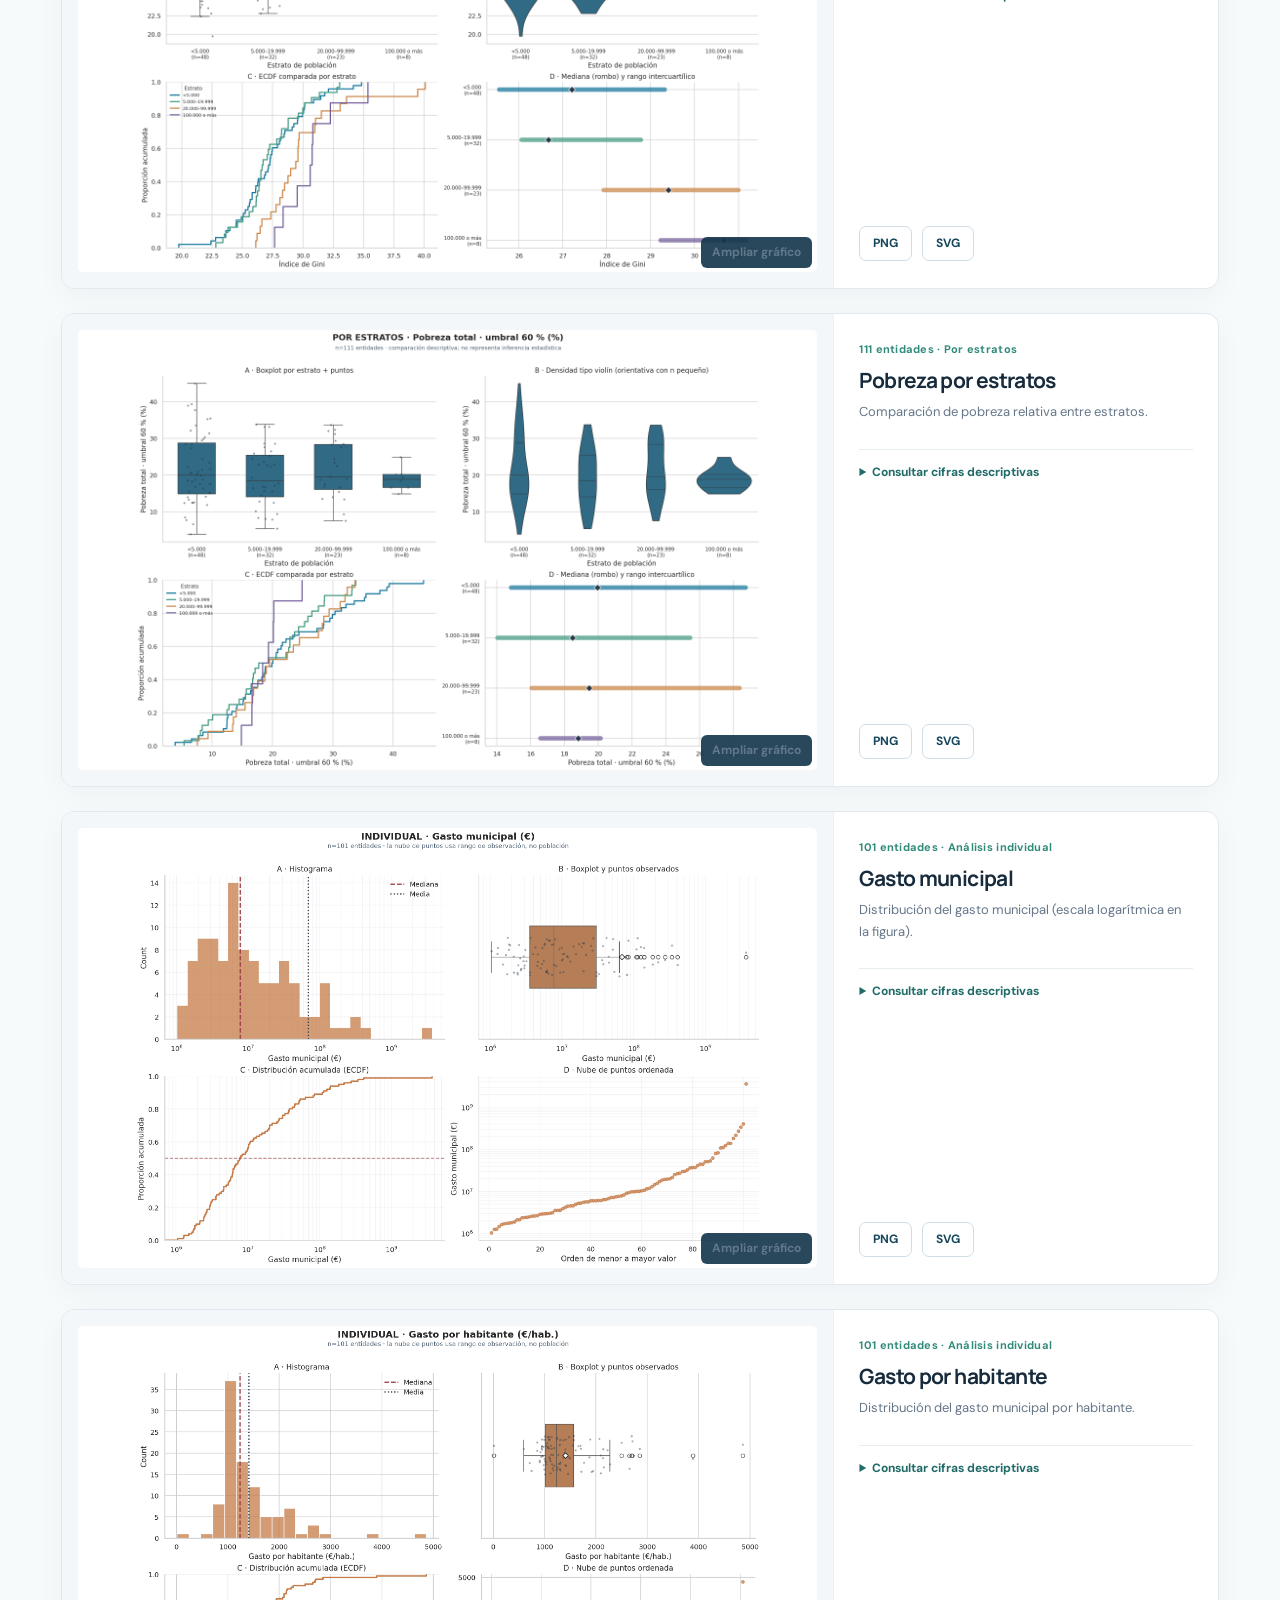
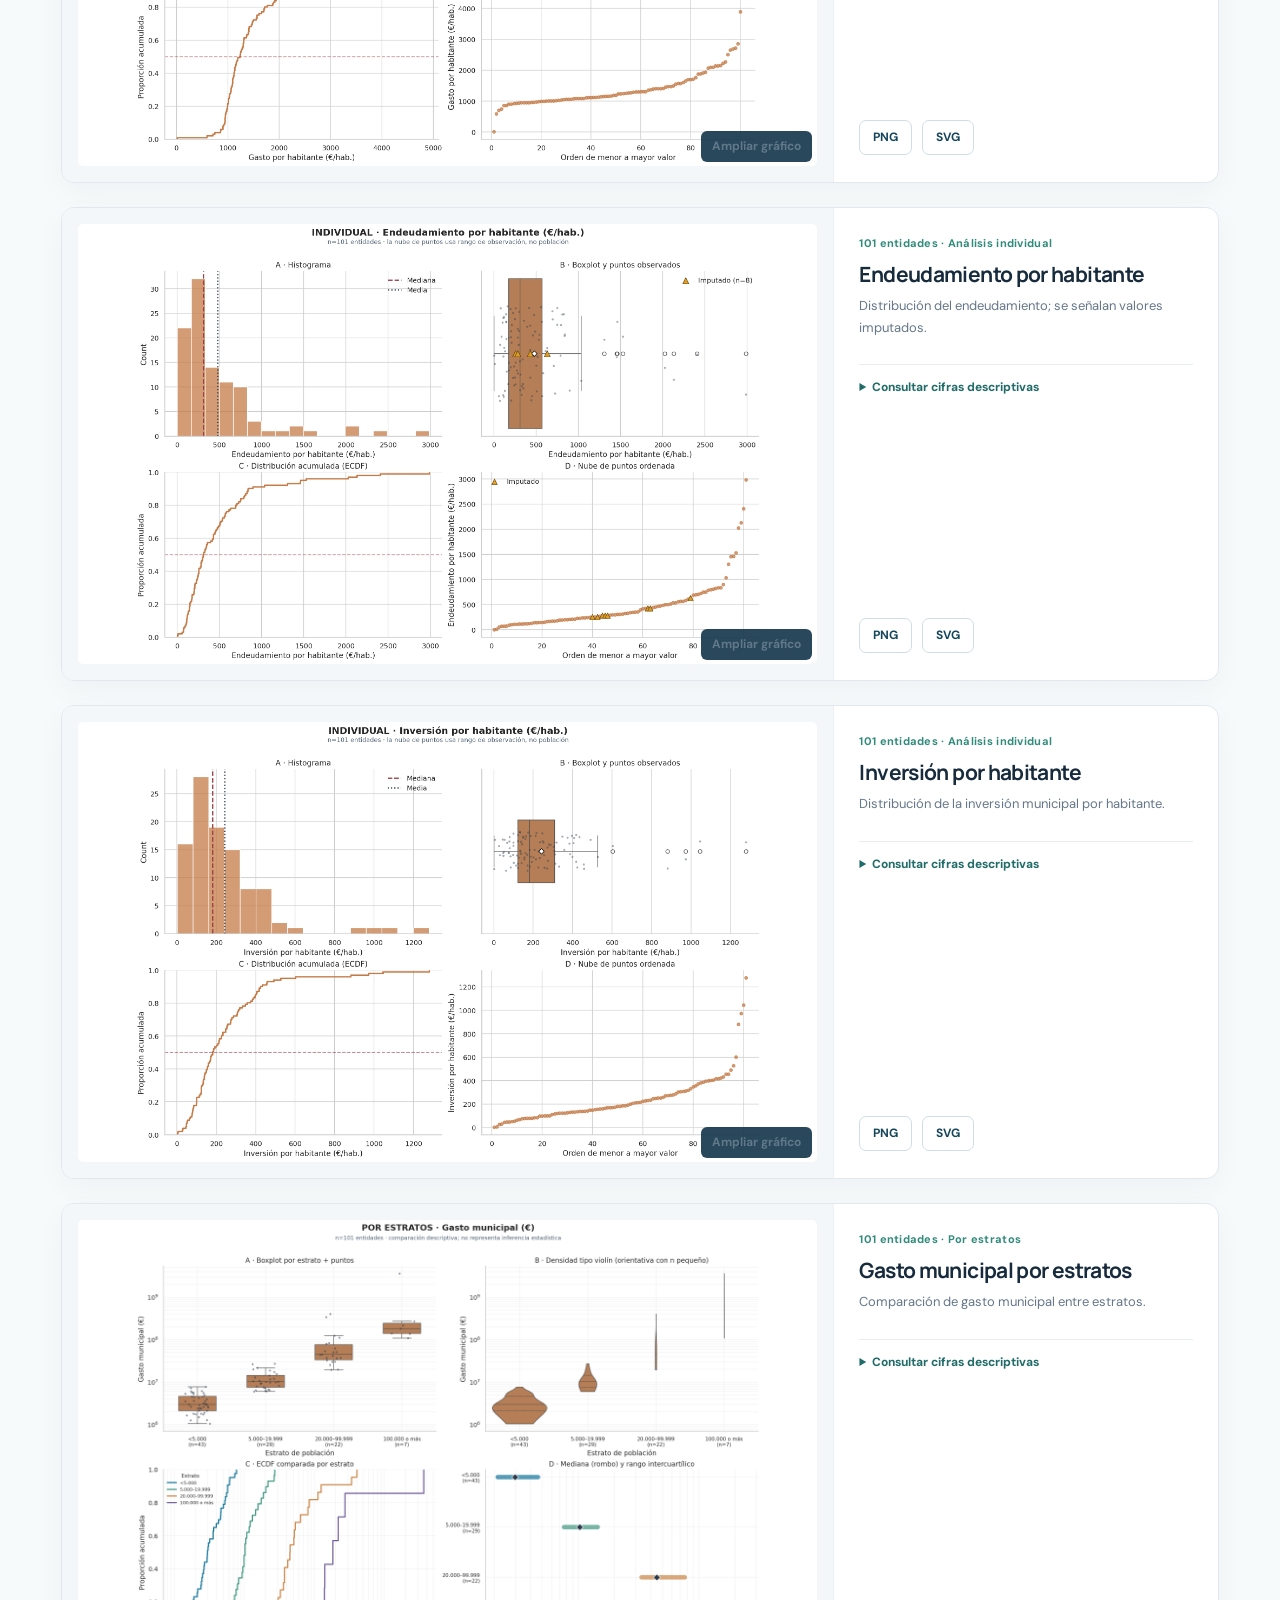
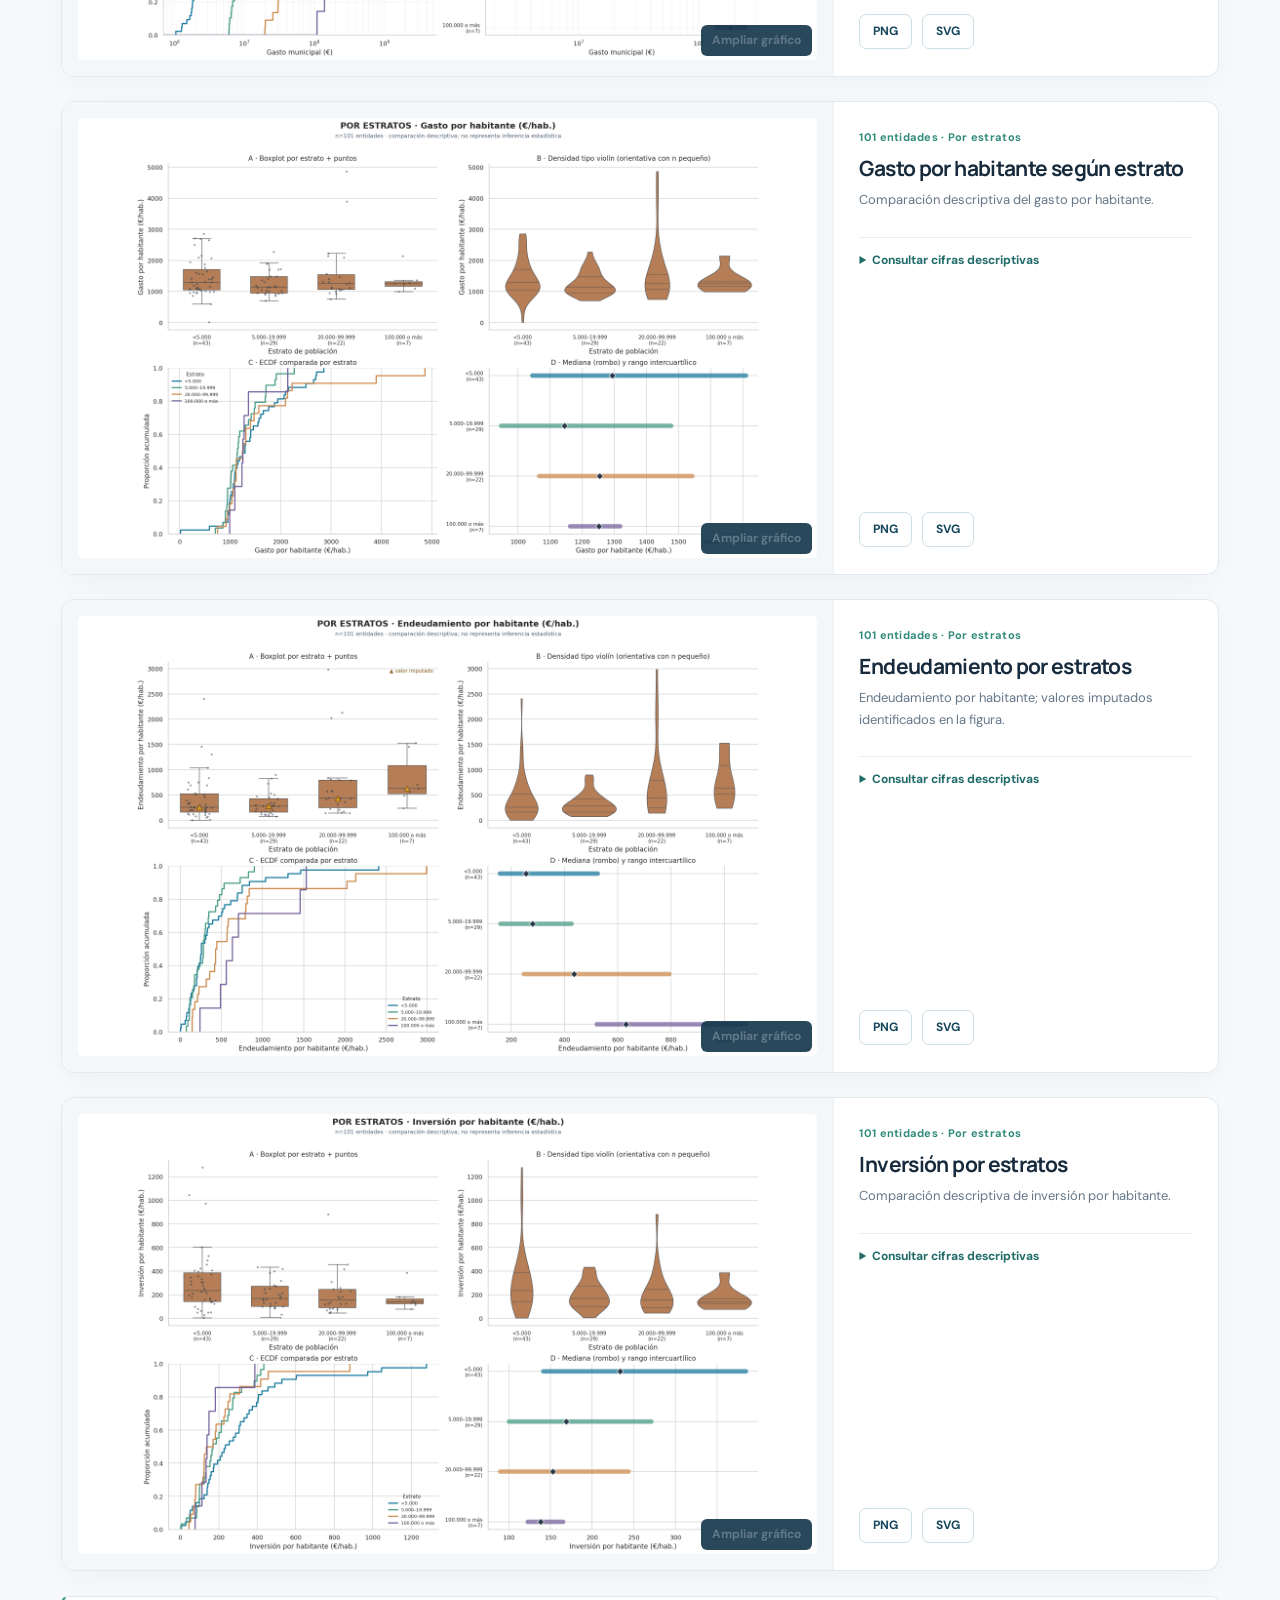
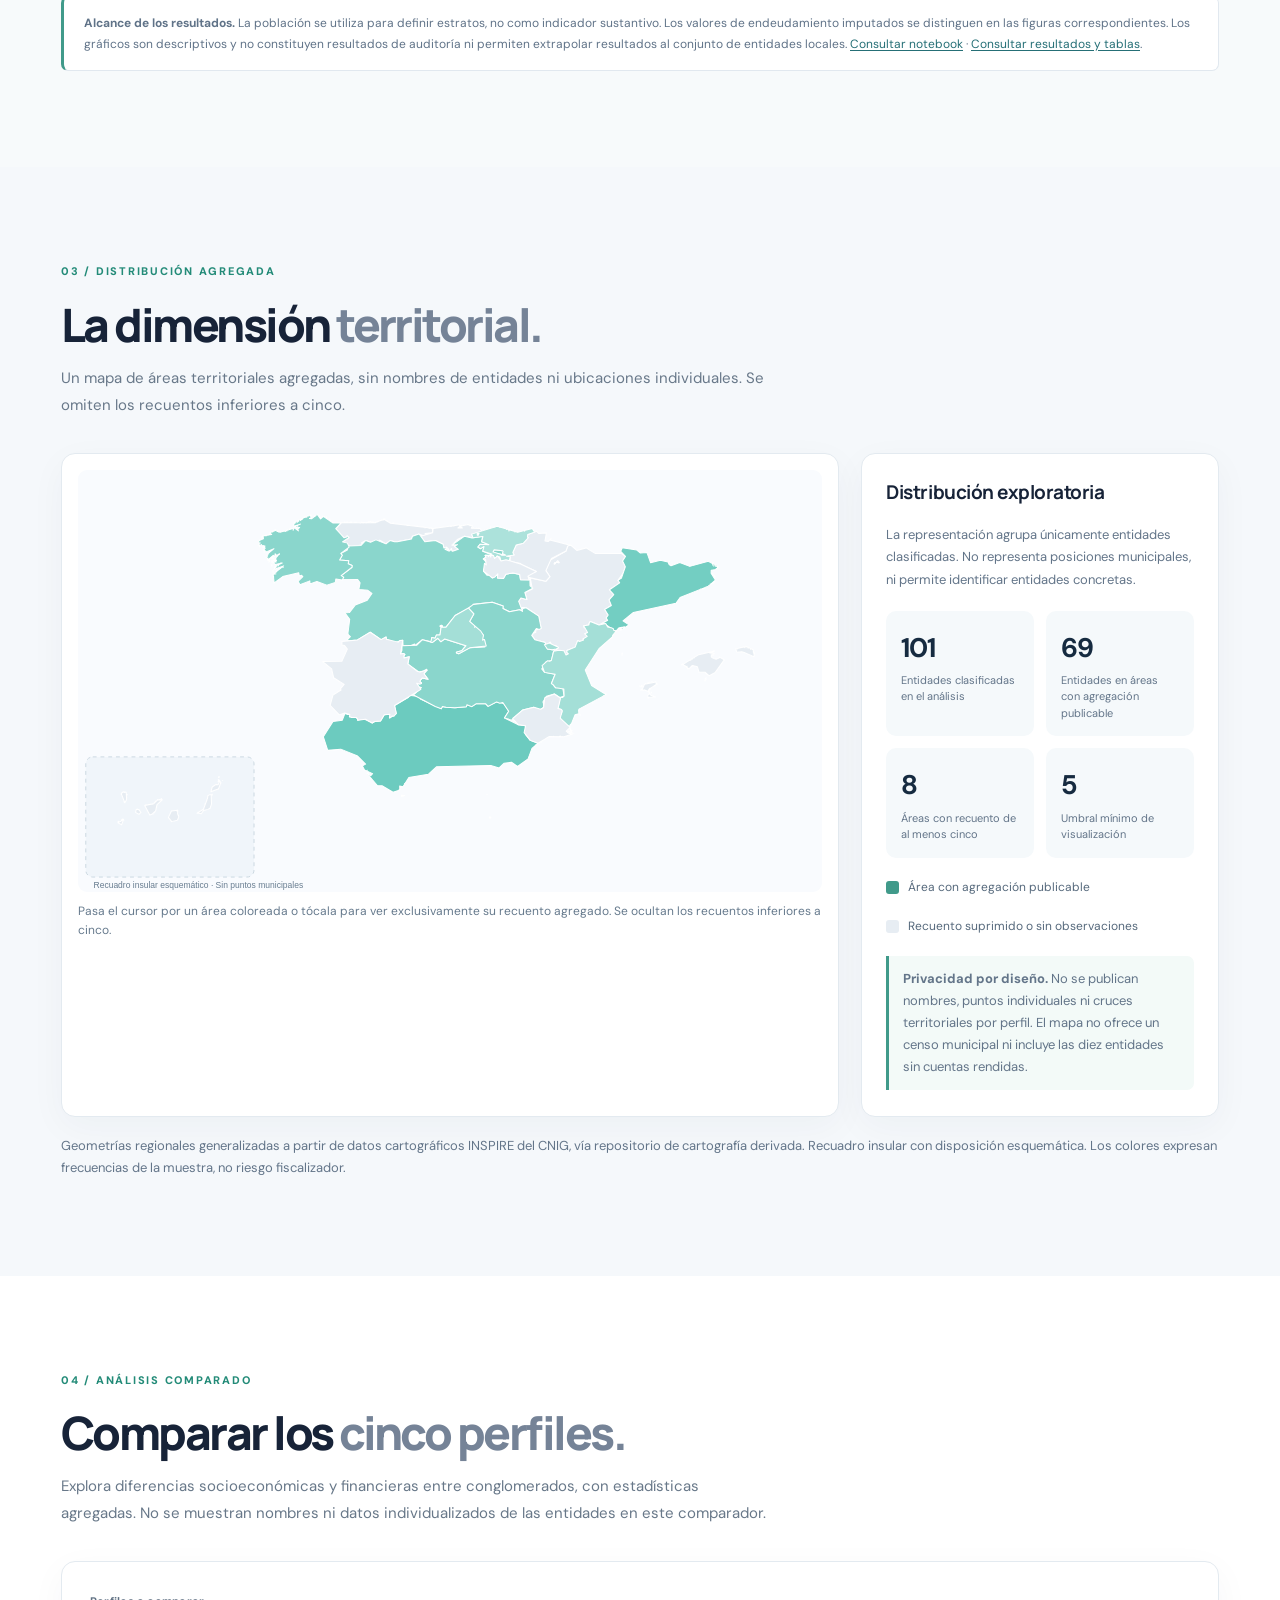
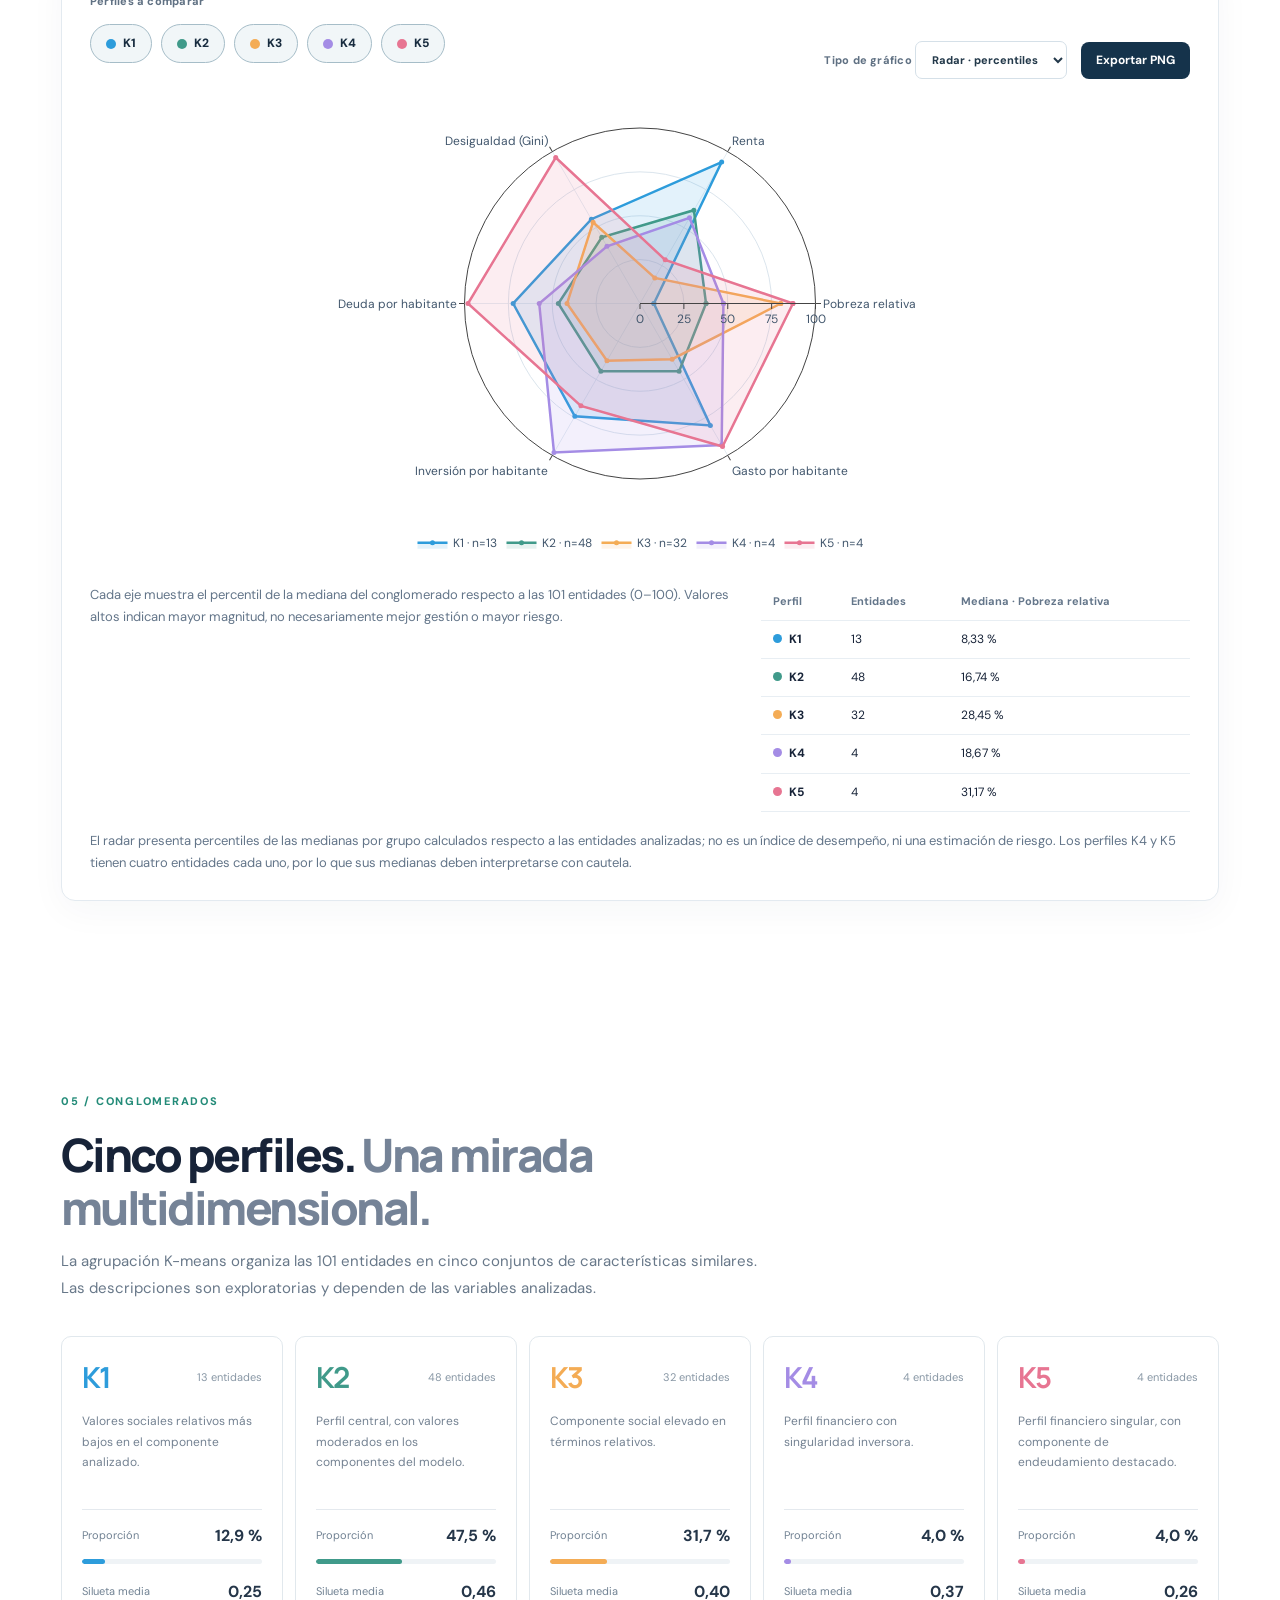
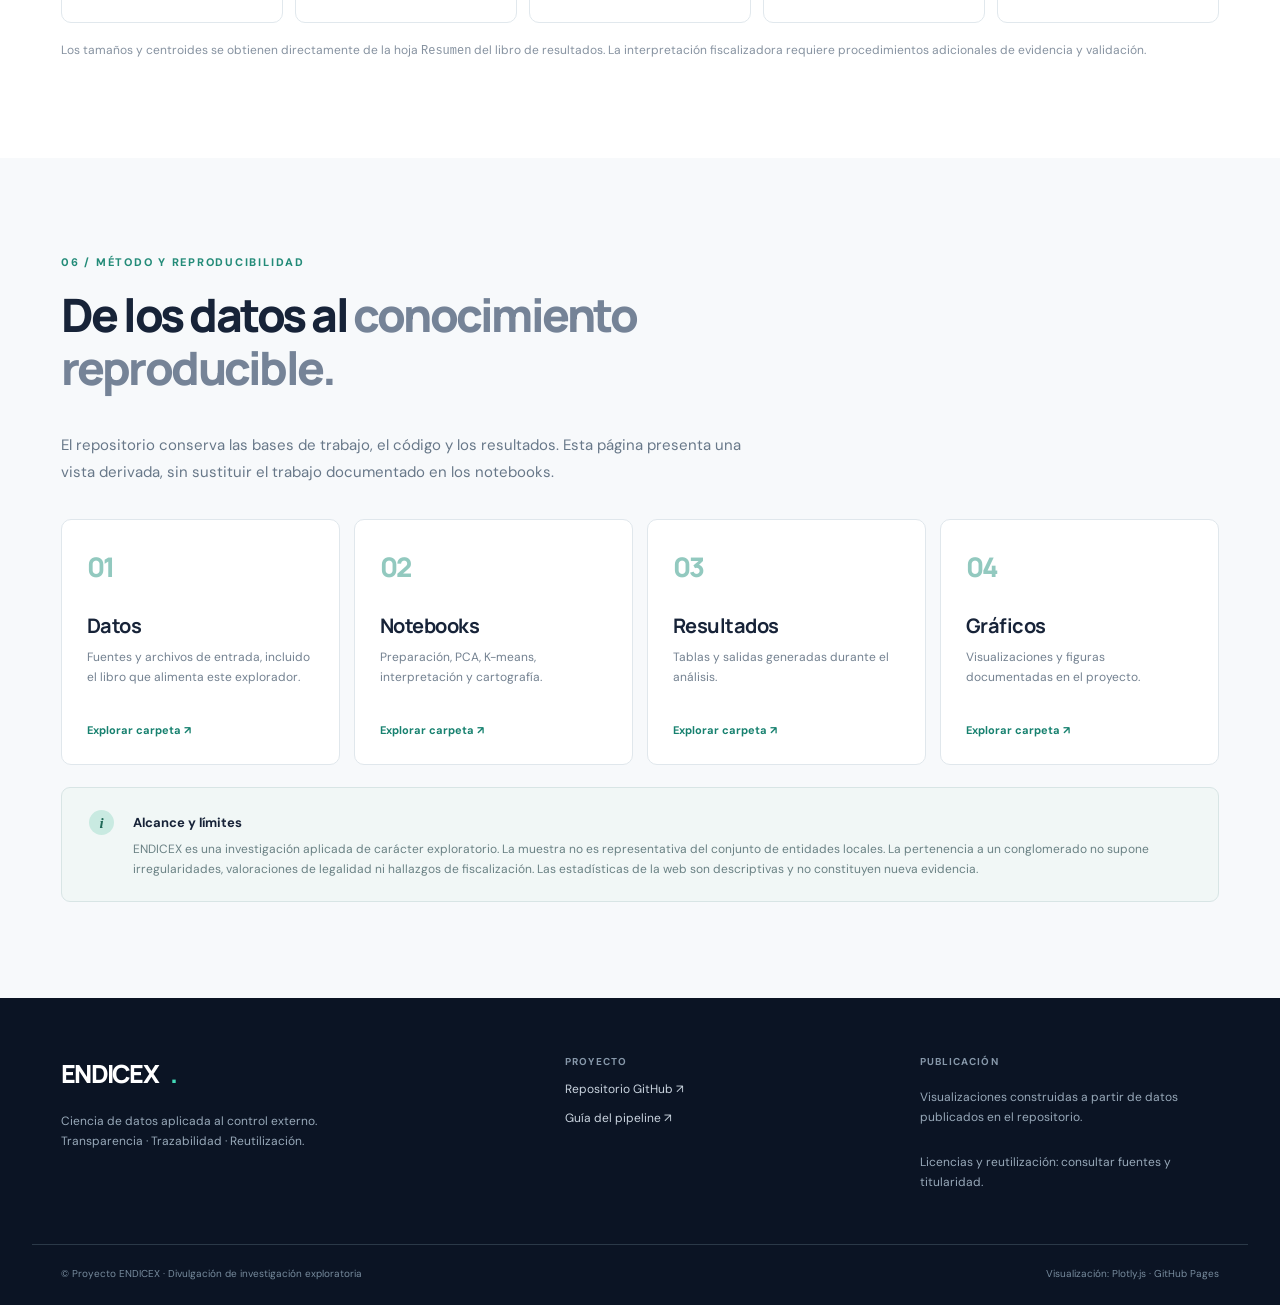
==== commit ea7a8b4d: "Remove multimedia story and animated preview; retain PCA and EDA gallery" ====
--- a/docs/index.html
+++ b/docs/index.html
@@ -13,13 +13,11 @@
   <link rel="stylesheet" href="./atlas.css">
   <link rel="stylesheet" href="./eda-gallery.css">
   <link rel="stylesheet" href="./home-interactive.css">
-  <link rel="stylesheet" href="./storytelling.css">
   <script defer src="./plotly.min.js"></script>
   <script defer src="./app.js"></script>
   <script defer src="./atlas.js"></script>
   <script defer src="./eda-gallery.js"></script>
   <script defer src="./home-interactive.js"></script>
-  <script defer src="./storytelling.js"></script>
 </head>
 <body>
   <a class="skip-link" href="#contenido">Saltar al contenido</a>
@@ -40,11 +38,7 @@
           <div class="eyebrow"><span class="live-dot"></span> INVESTIGACIÓN APLICADA · REPRODUCIBILIDAD</div>
           <h1>Una nueva mirada a la <em>fiscalización pública.</em></h1>
           <p>ENDICEX explora cómo la integración de datos, el análisis de componentes principales y la segmentación multivariante pueden ayudar a comprender las diferencias entre entidades locales.</p>
-          <div class="hero-actions story-hero-actions">
-            <button type="button" id="story-open" class="story-launch"><span class="story-launch-icon" aria-hidden="true">▶</span> Ver historia multimedia</button>
-            <a href="#explorador" class="button button-outline">Explorar resultados <span aria-hidden="true">↗</span></a>
-            <a href="#vista-eda" class="text-link">Indicadores EDA <span aria-hidden="true">→</span></a>
-          </div>
+          <div class="hero-actions"><a href="#explorador" class="button button-light">Explorar resultados <span aria-hidden="true">↗</span></a><a href="#vista-eda" class="text-link">Explorar indicadores <span aria-hidden="true">→</span></a></div>
           <p class="hero-disclaimer">Estudio exploratorio y no representativo. Los perfiles no son juicios sobre la gestión de las entidades.</p>
         </div>
         <div class="hero-visual hero-interactive">
@@ -78,49 +72,6 @@
       <div><span class="number">03</span><span class="number-label">Componentes del modelo</span></div>
       <div><span class="number">05</span><span class="number-label">Perfiles exploratorios</span></div>
     </div></section>
-
-    <section id="historia" class="story-teaser" aria-labelledby="story-teaser-title">
-      <div class="container story-teaser-layout">
-        <div class="story-teaser-copy">
-          <div class="section-index">EXPERIENCIA MULTIMEDIA · ENDICEX</div>
-          <h2 id="story-teaser-title">Del dato aislado al <span>patrón compartido.</span></h2>
-          <p class="story-teaser-description">Una historia visual e interactiva para entender cómo se construye ENDICEX. Recorre cuatro capítulos animados, gira una constelación PCA real y compara indicadores. Con narración opcional en español.</p>
-          <button type="button" id="story-open-teaser" class="story-teaser-open">
-            <span aria-hidden="true">▶</span> Iniciar recorrido interactivo <span aria-hidden="true">↗</span>
-          </button>
-          <p class="story-teaser-caption">Sin reproducción automática de audio · Controles manuales · Datos del repositorio</p>
-        </div>
-        <div class="story-teaser-reel" aria-label="Vista previa visual del recorrido ENDICEX">
-          <div class="story-reel-label"><span class="story-reel-live-dot" aria-hidden="true"></span> VISTA PREVIA ANIMADA <small>SIN AUDIO</small></div>
-          <div class="story-reel-stage" aria-hidden="true">
-            <div class="story-reel-panel story-reel-sample">
-              <span class="story-reel-kicker">01 / LA MUESTRA</span>
-              <div class="story-reel-numbers"><div><strong>111</strong><small>entidades iniciales</small></div><em>→</em><div><strong>101</strong><small>con cuentas rendidas</small></div></div>
-              <p>De la cobertura de partida al análisis multivariante</p>
-            </div>
-            <div class="story-reel-panel story-reel-pca">
-              <span class="story-reel-kicker">02 / TRES DIMENSIONES</span>
-              <div class="story-reel-scatter"><i style="--x:11%;--y:25%;--dot:#60c7f2;--lag:0s"></i><i style="--x:21%;--y:47%;--dot:#50d7b4;--lag:-0.27s"></i><i style="--x:31%;--y:14%;--dot:#f8b968;--lag:-0.54s"></i><i style="--x:43%;--y:32%;--dot:#60c7f2;--lag:-0.81s"></i><i style="--x:53%;--y:17%;--dot:#50d7b4;--lag:-1.08s"></i><i style="--x:62%;--y:51%;--dot:#f8b968;--lag:0s"></i><i style="--x:72%;--y:27%;--dot:#ad99ed;--lag:-0.27s"></i><i style="--x:83%;--y:40%;--dot:#f18caa;--lag:-0.54s"></i><i style="--x:16%;--y:71%;--dot:#60c7f2;--lag:-0.81s"></i><i style="--x:25%;--y:58%;--dot:#50d7b4;--lag:-1.08s"></i><i style="--x:35%;--y:81%;--dot:#f8b968;--lag:0s"></i><i style="--x:47%;--y:67%;--dot:#60c7f2;--lag:-0.27s"></i><i style="--x:57%;--y:76%;--dot:#50d7b4;--lag:-0.54s"></i><i style="--x:70%;--y:61%;--dot:#ad99ed;--lag:-0.81s"></i><i style="--x:86%;--y:83%;--dot:#f18caa;--lag:-1.08s"></i><i style="--x:10%;--y:90%;--dot:#60c7f2;--lag:0s"></i><i style="--x:38%;--y:92%;--dot:#50d7b4;--lag:-0.27s"></i><i style="--x:91%;--y:14%;--dot:#f8b968;--lag:-0.54s"></i><i style="--x:77%;--y:92%;--dot:#ad99ed;--lag:-0.81s"></i><i style="--x:92%;--y:55%;--dot:#f18caa;--lag:-1.08s"></i></div>
-              <p>Una constelación de perfiles K1–K5 · 101 entidades</p>
-            </div>
-            <div class="story-reel-panel story-reel-metrics">
-              <span class="story-reel-kicker">03 / DISTRIBUCIONES</span>
-              <h3>Mediana de renta por estratos</h3>
-              <div class="story-reel-bars"><div class="story-reel-bar-row"><span>< 5.000</span><i><b style="width:89.7%"></b></i><strong>14.557 €</strong></div><div class="story-reel-bar-row"><span>5.000–19.999</span><i><b style="width:88.1%"></b></i><strong>14.304 €</strong></div><div class="story-reel-bar-row"><span>20.000–99.999</span><i><b style="width:90.3%"></b></i><strong>14.655 €</strong></div><div class="story-reel-bar-row"><span>100.000 o más</span><i><b style="width:100%"></b></i><strong>16.236 €</strong></div></div>
-              <p>Valores agregados · cuatro estratos poblacionales</p>
-            </div>
-            <div class="story-reel-panel story-reel-clusters">
-              <span class="story-reel-kicker">04 / SEGMENTACIÓN K-MEANS</span>
-              <h3>Cinco perfiles, 101 entidades</h3>
-              <div class="story-reel-profiles"><div class="story-reel-profile-row"><strong>K1</strong><i><b style="width:27.0833%"></b></i><span>13</span></div><div class="story-reel-profile-row"><strong>K2</strong><i><b style="width:100%"></b></i><span>48</span></div><div class="story-reel-profile-row"><strong>K3</strong><i><b style="width:66.6667%"></b></i><span>32</span></div><div class="story-reel-profile-row"><strong>K4</strong><i><b style="width:8.3333%"></b></i><span>4</span></div><div class="story-reel-profile-row"><strong>K5</strong><i><b style="width:8.3333%"></b></i><span>4</span></div></div>
-              <p>Los tamaños de K1 a K5 proceden del modelo ENDICEX</p>
-            </div>
-          </div>
-          <div class="story-reel-progress" aria-hidden="true"><span></span><span></span><span></span><span></span></div>
-          <div class="story-reel-footer"><span>4 capítulos · Datos del proyecto</span><a href="?tour=1#historia" aria-label="Abrir directamente el recorrido interactivo">Abrir presentación completa ↗</a></div>
-        </div>
-      </div>
-    </section>
 
     <section id="vista-eda" class="section home-eda-preview" aria-labelledby="home-eda-heading">
       <div class="container">
@@ -295,43 +246,6 @@
     </div><div class="integrity-note"><div class="integrity-icon">i</div><div><strong>Alcance y límites</strong><p>ENDICEX es una investigación aplicada de carácter exploratorio. La muestra no es representativa del conjunto de entidades locales. La pertenencia a un conglomerado no supone irregularidades, valoraciones de legalidad ni hallazgos de fiscalización. Las estadísticas de la web son descriptivas y no constituyen nueva evidencia.</p></div></div></div></section>
   </main>
 
-  <dialog id="story-dialog" class="story-dialog" aria-labelledby="story-title" aria-describedby="story-description">
-    <div class="story-shell">
-      <div class="story-top">
-        <span class="story-brand">ENDICEX<i>.</i></span>
-        <span class="story-top-caption">Recorrido multimedia · Investigación reproducible</span>
-        <div class="story-top-spacer"></div>
-        <button type="button" id="story-close" class="story-close" aria-label="Cerrar recorrido multimedia">×</button>
-      </div>
-      <div class="story-progress-track" aria-hidden="true"><span class="story-progress-fill" id="story-progress-fill"></span></div>
-      <nav id="story-chapters" class="story-chapter-strip" aria-label="Capítulos del recorrido">
-        <button type="button" class="story-chapter-tab is-active" data-story-chapter="0" aria-pressed="true" aria-current="step"><i>01</i> La muestra</button>
-        <button type="button" class="story-chapter-tab" data-story-chapter="1" aria-pressed="false"><i>02</i> Tres dimensiones</button>
-        <button type="button" class="story-chapter-tab" data-story-chapter="2" aria-pressed="false"><i>03</i> Indicadores</button>
-        <button type="button" class="story-chapter-tab" data-story-chapter="3" aria-pressed="false"><i>04</i> Cinco perfiles</button>
-      </nav>
-      <div class="story-main">
-        <div class="story-copy">
-          <p id="story-index" class="story-kicker">01 / ORIGEN</p>
-          <h2 id="story-title">De los datos a las preguntas.</h2>
-          <p id="story-description" class="story-copy-description">Exploración de la muestra y sus indicadores.</p>
-          <p id="story-hint" class="story-copy-hint">111 entidades de partida</p>
-        </div>
-        <div id="story-stage" class="story-stage" role="region" aria-label="Visualización del capítulo actual"></div>
-      </div>
-      <div class="story-footer">
-        <button type="button" id="story-prev" class="story-button" disabled>← Anterior</button>
-        <button type="button" id="story-next" class="story-button story-button--prime">Siguiente capítulo →</button>
-        <button type="button" id="story-play" class="story-button" aria-pressed="false">Reproducir recorrido</button>
-        <button type="button" id="story-speak" class="story-button story-button--narrate" aria-pressed="false">Escuchar narración</button>
-        <div class="story-footer-meta">
-          <span id="story-position" class="story-position" aria-live="polite">01 / 04</span>
-          <a href="#metodologia" class="story-exit-link" id="story-method-link">Ver metodología</a>
-        </div>
-      </div>
-    </div>
-  </dialog>
-
   <dialog id="eda-gallery-dialog" class="eda-gallery-dialog" aria-labelledby="eda-dialog-title">
     <div class="eda-dialog-inner">
       <div class="eda-dialog-top">
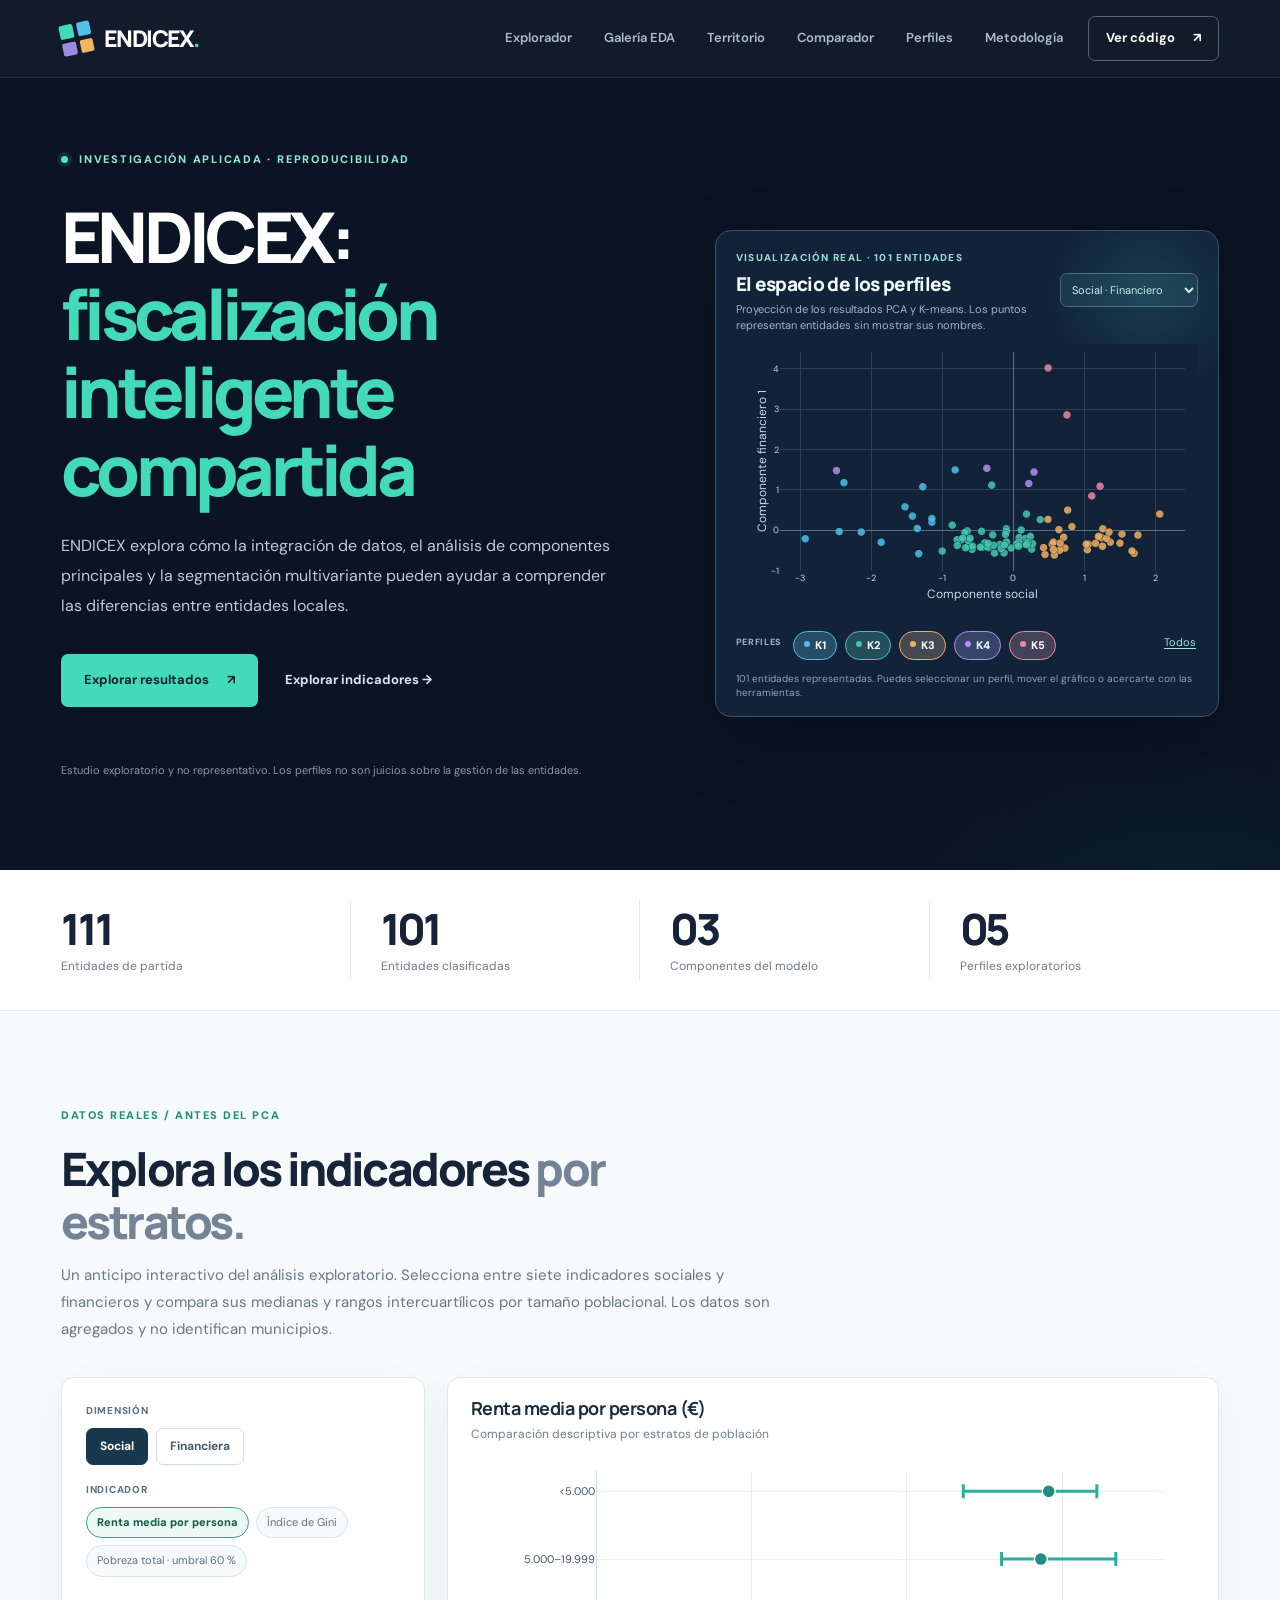
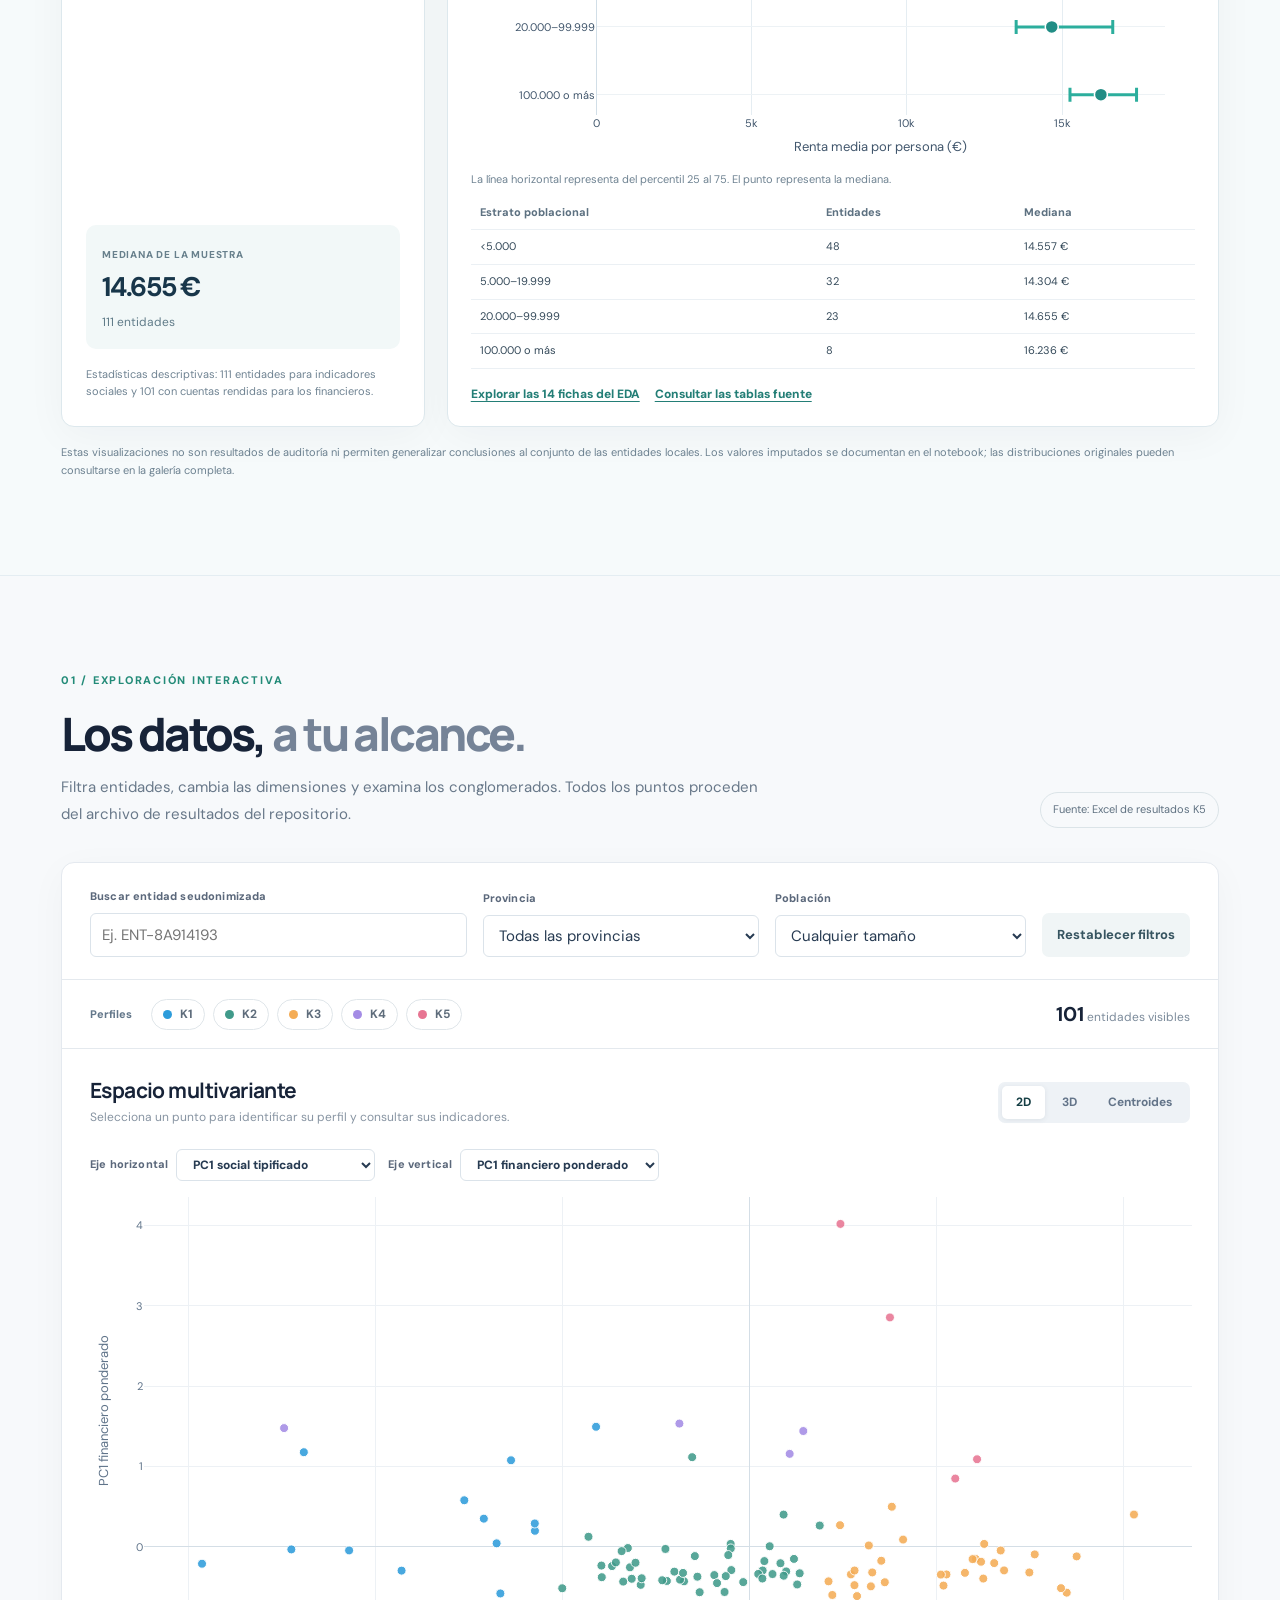
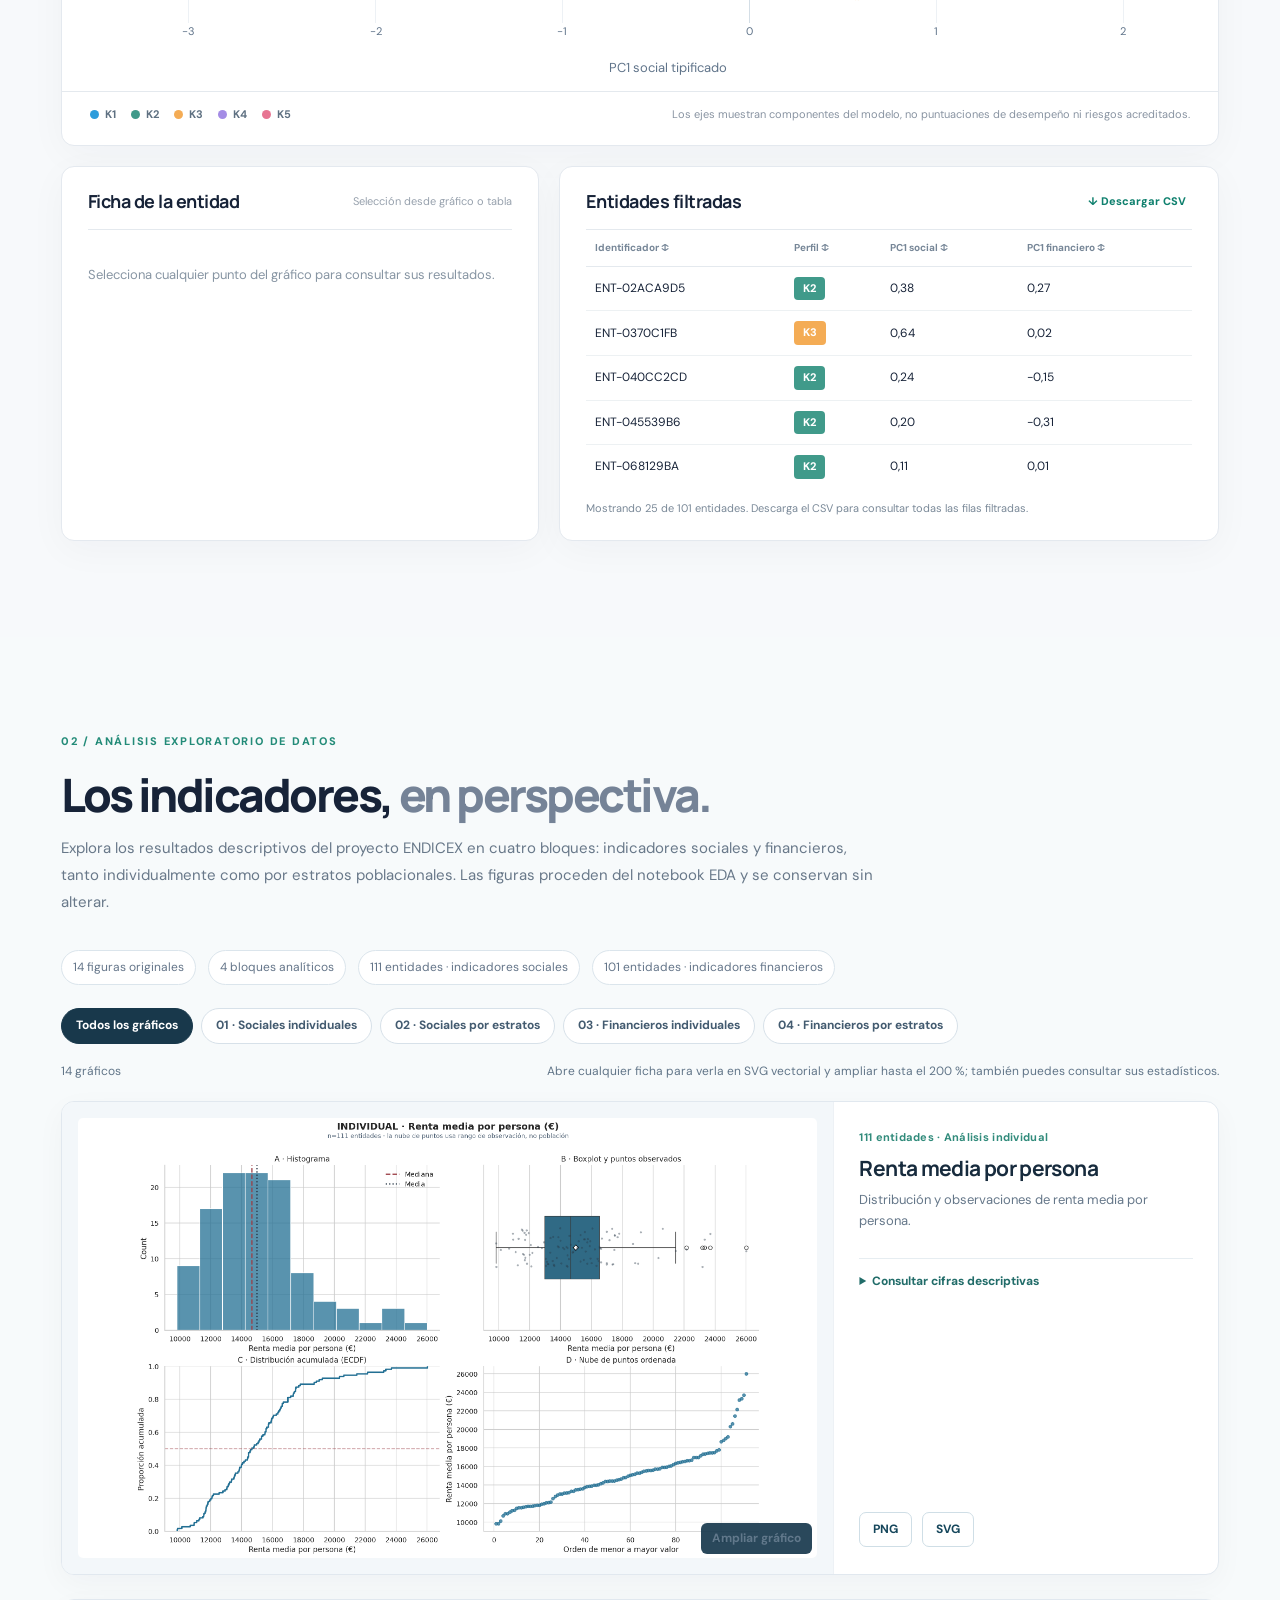
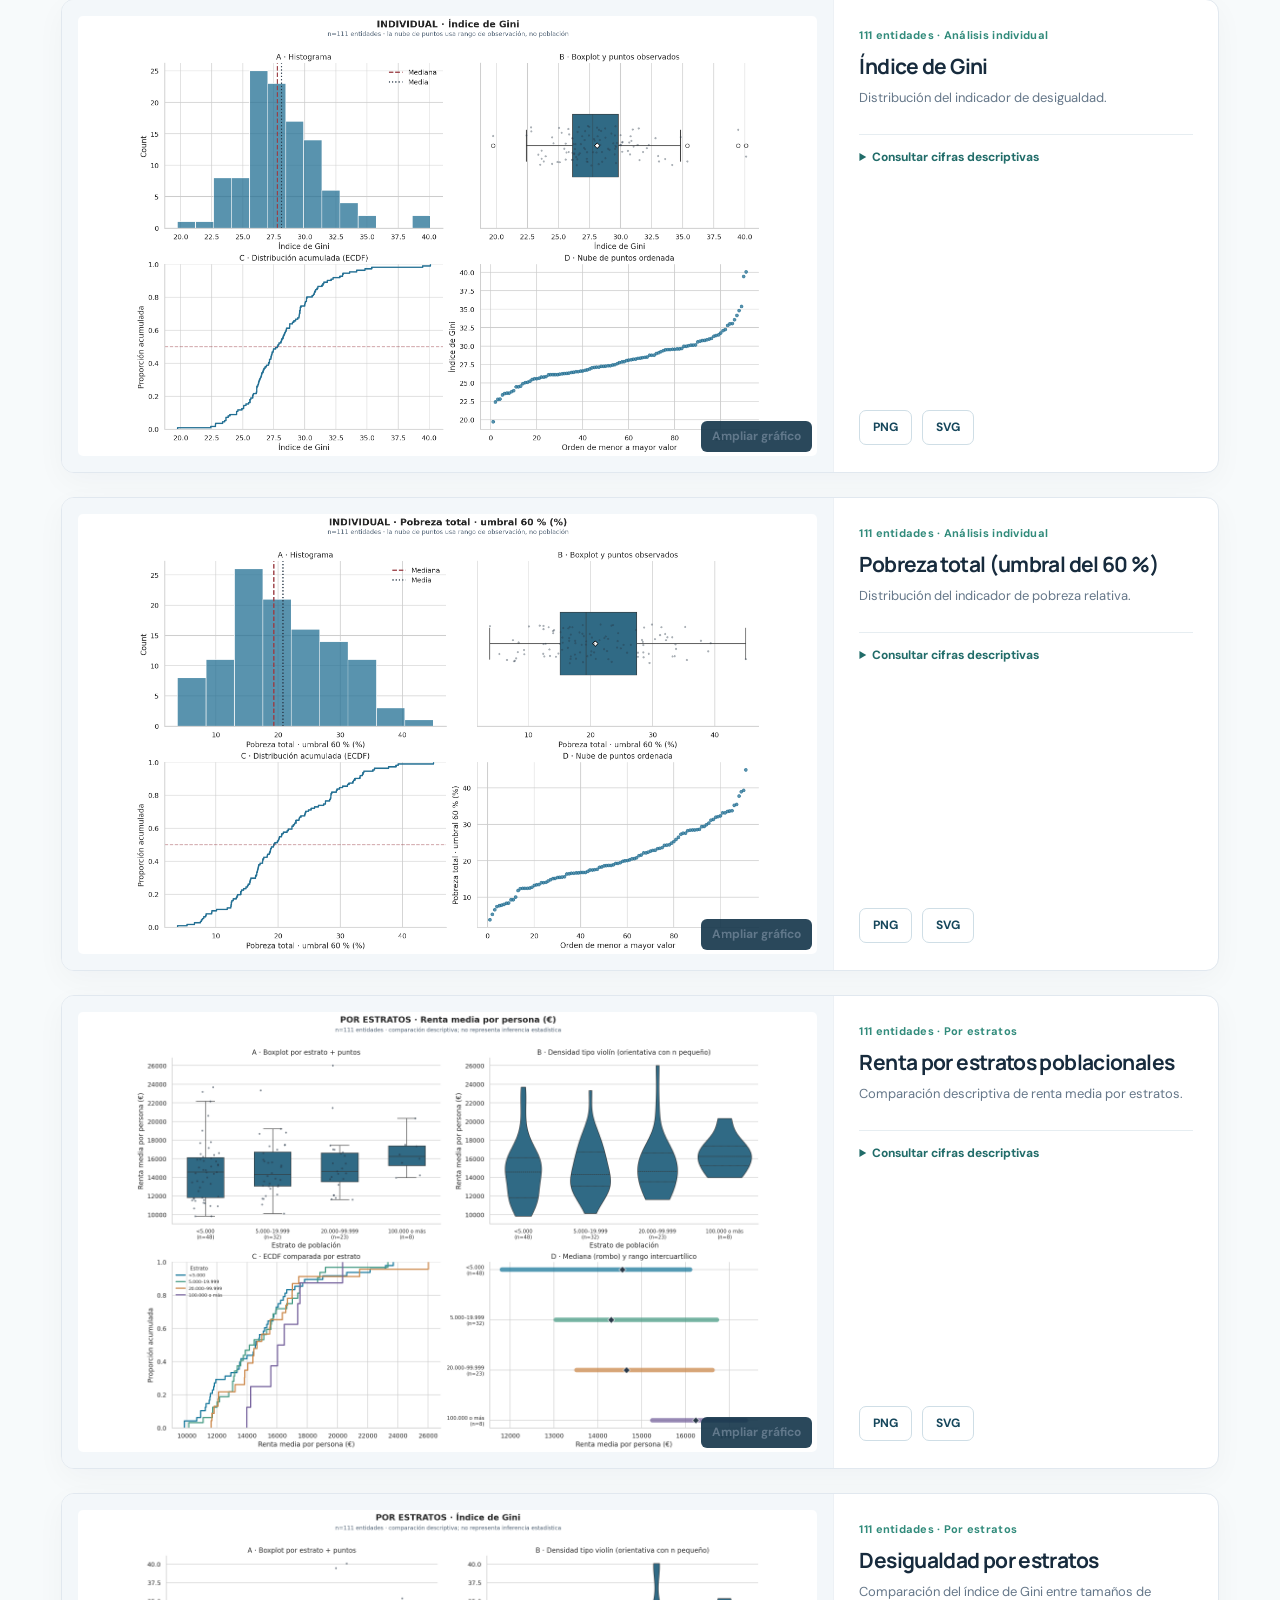
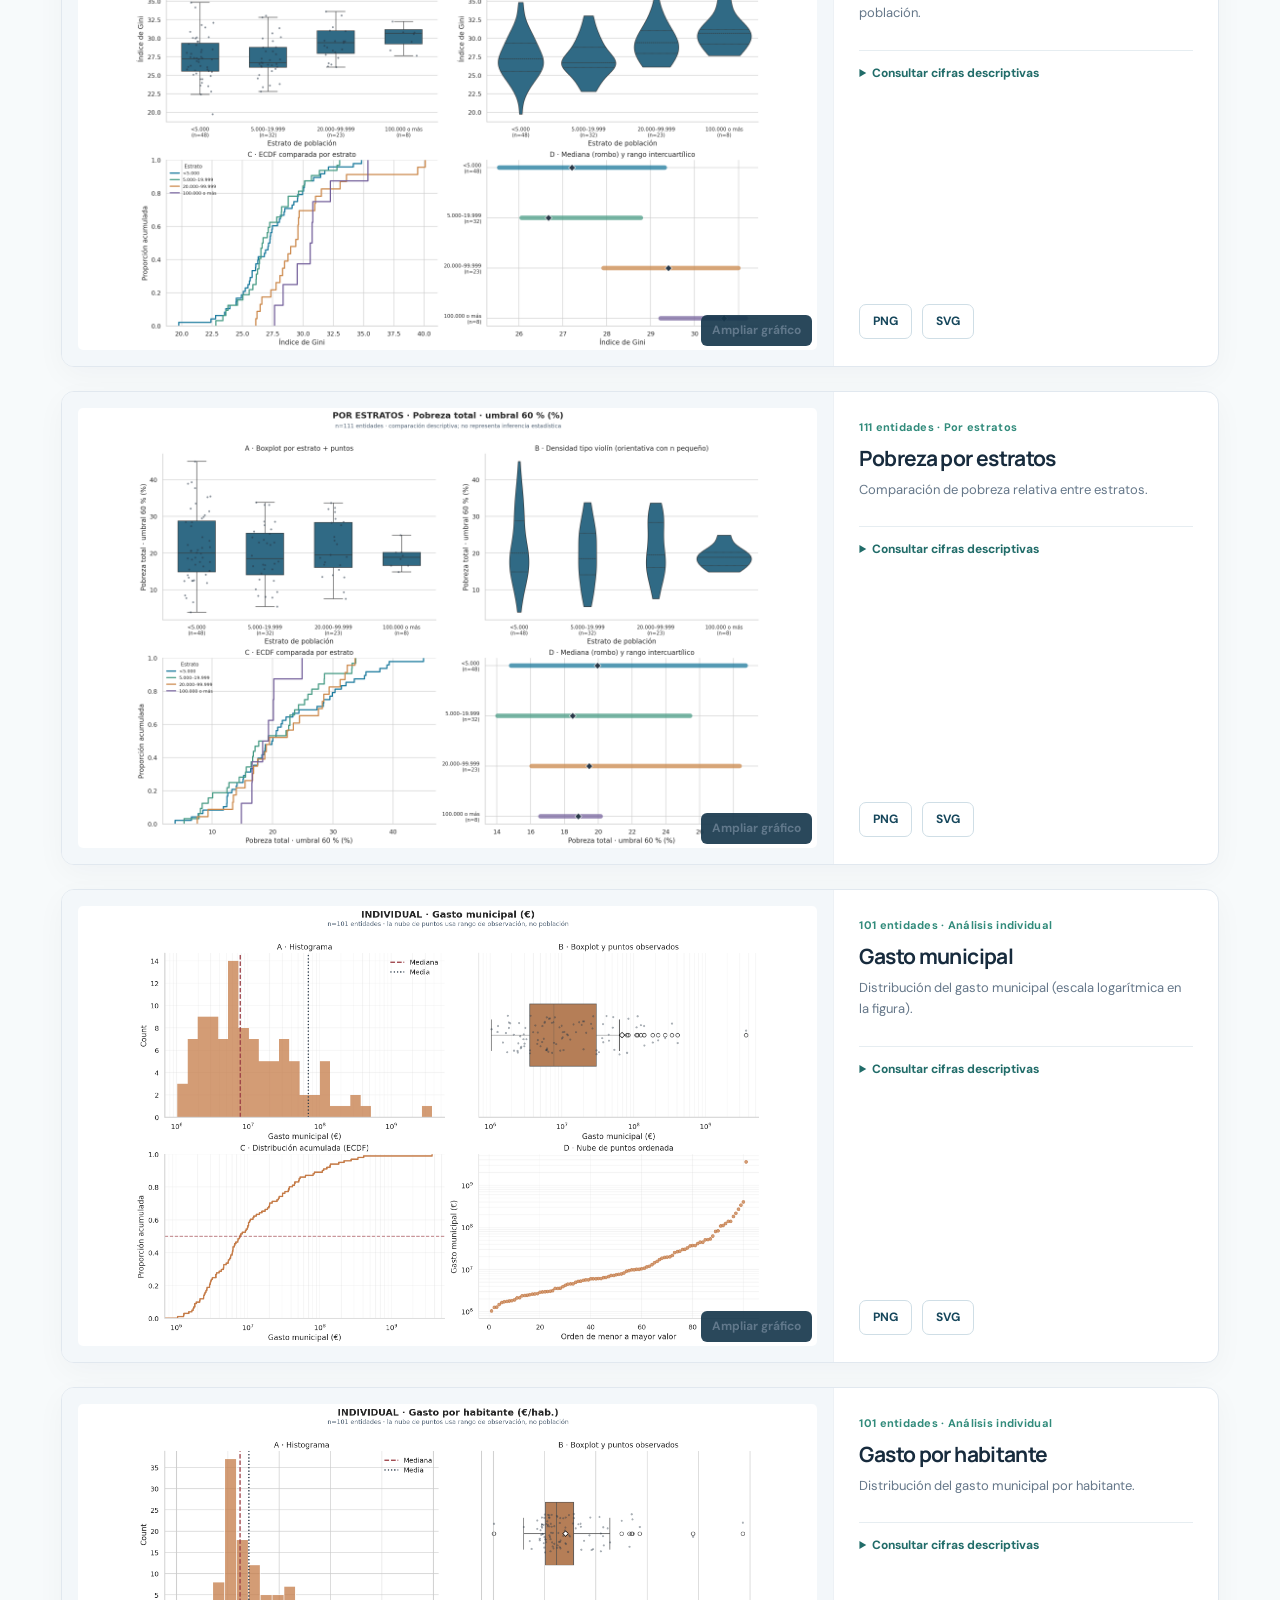
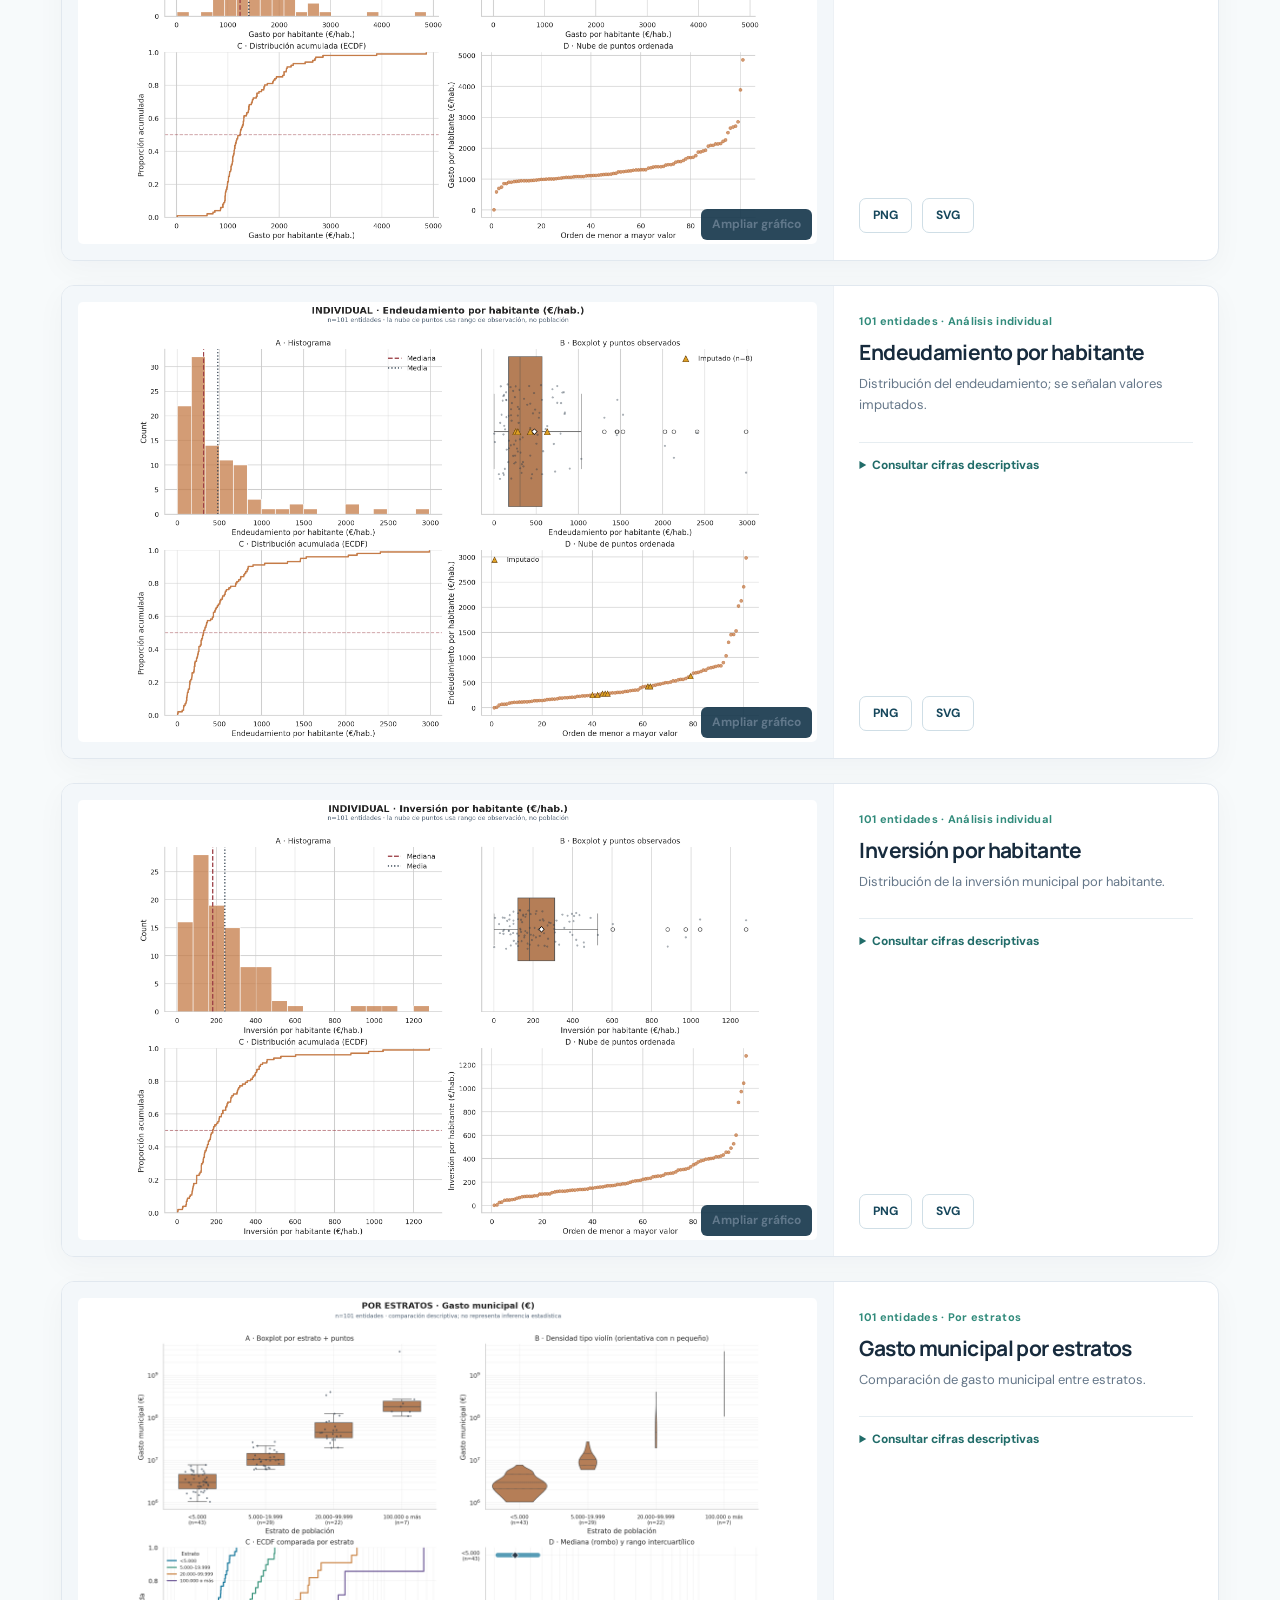
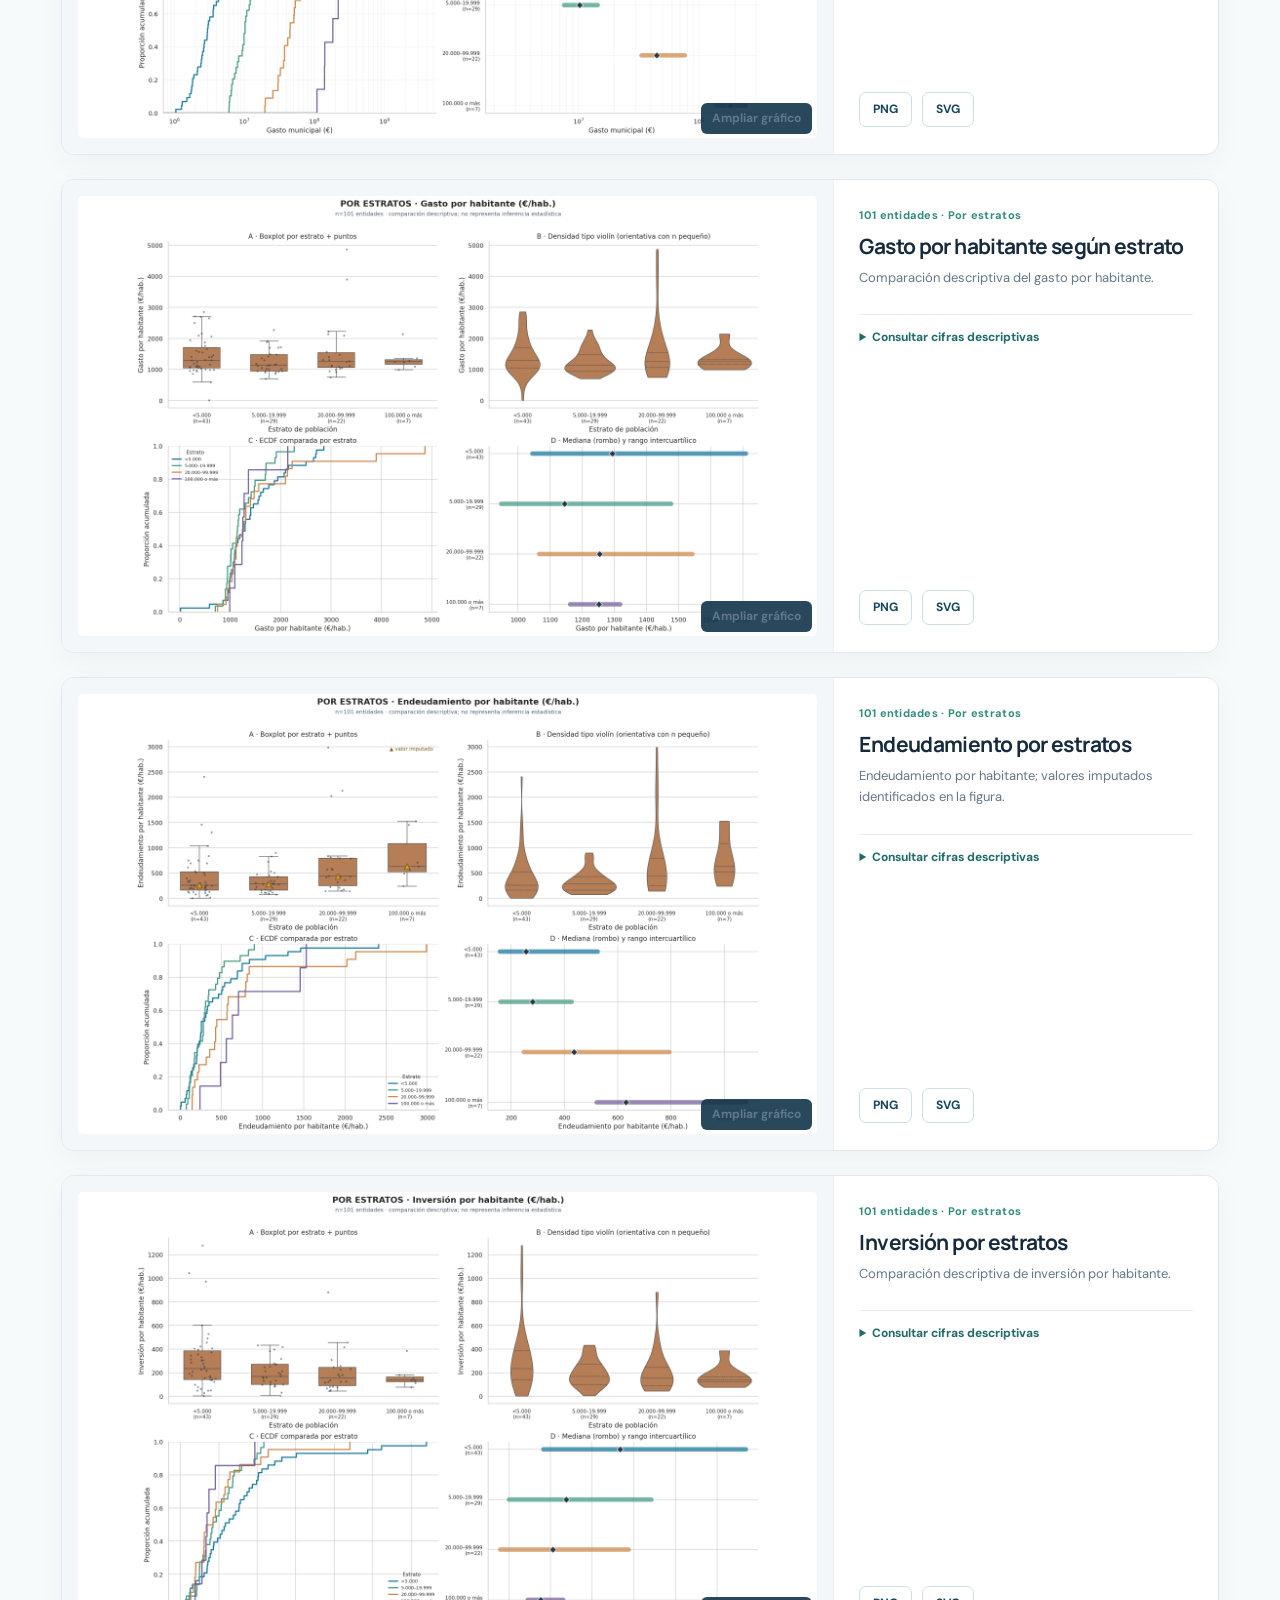
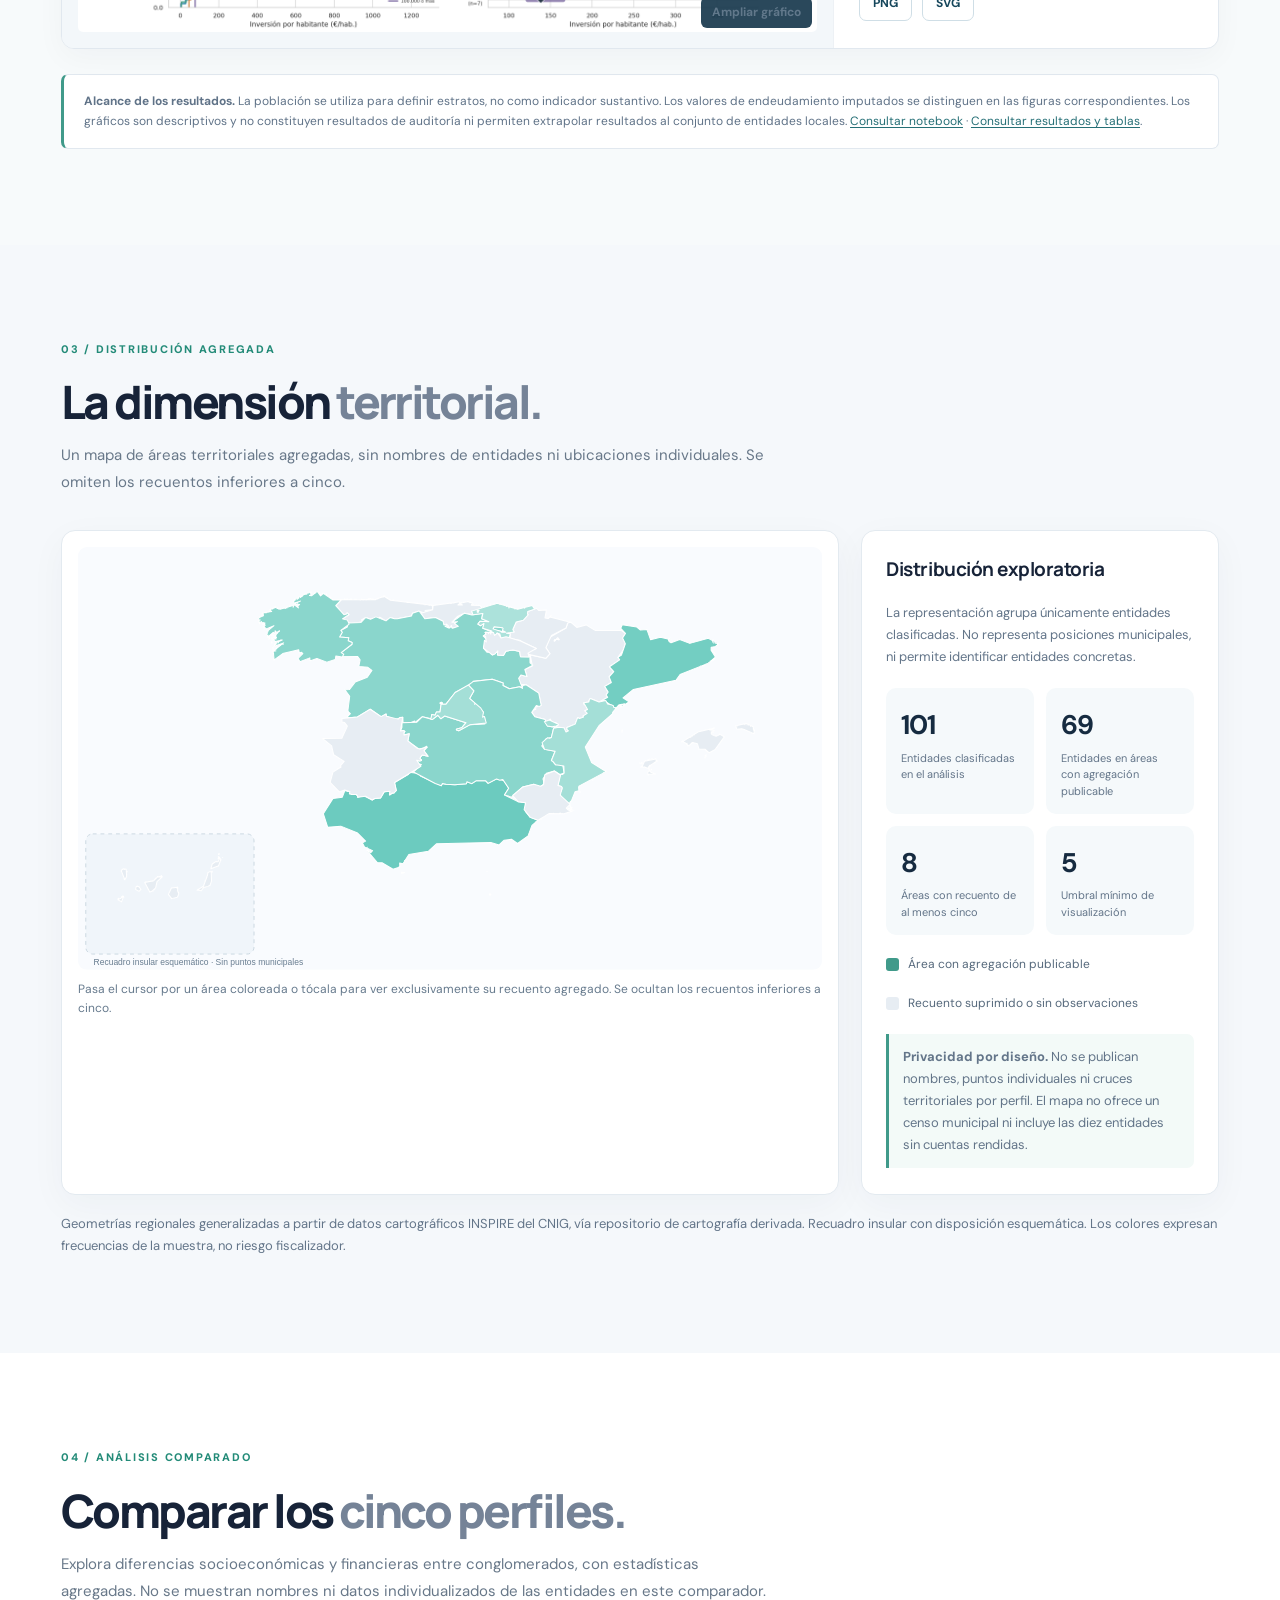
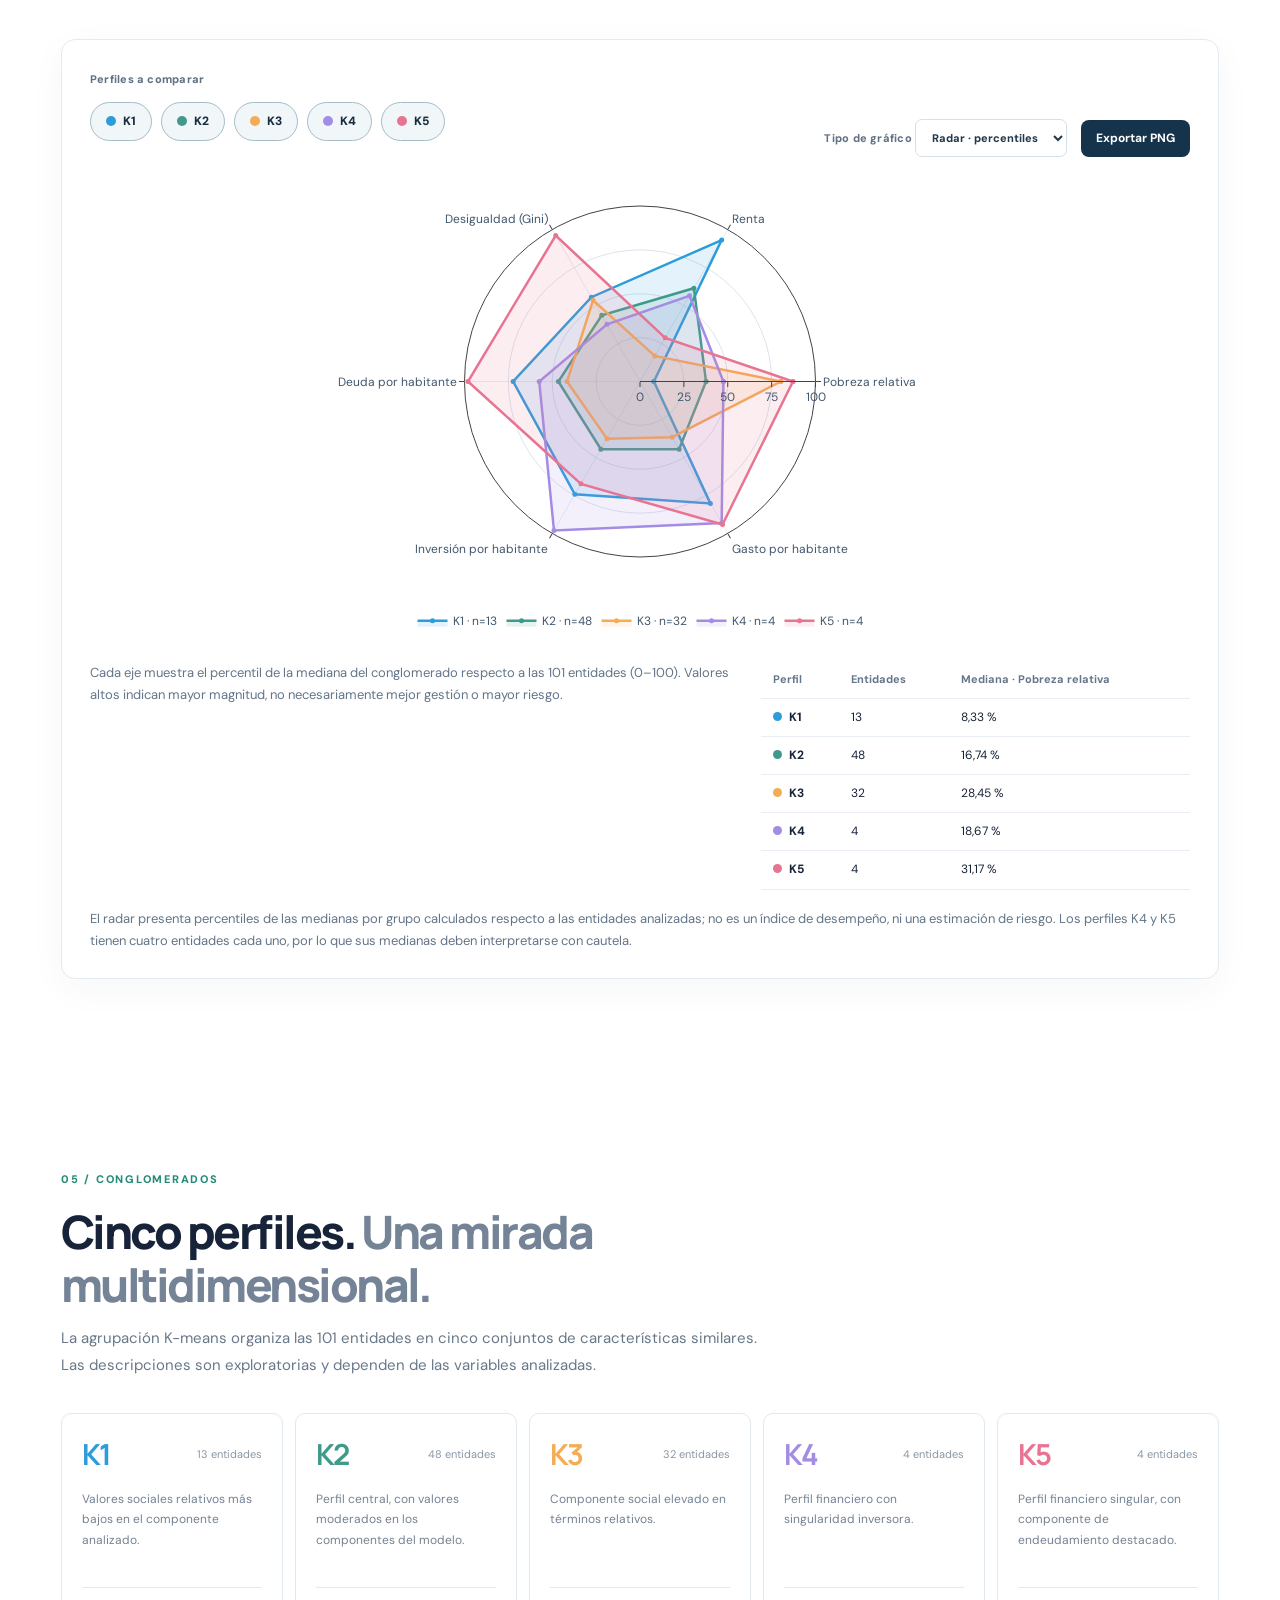
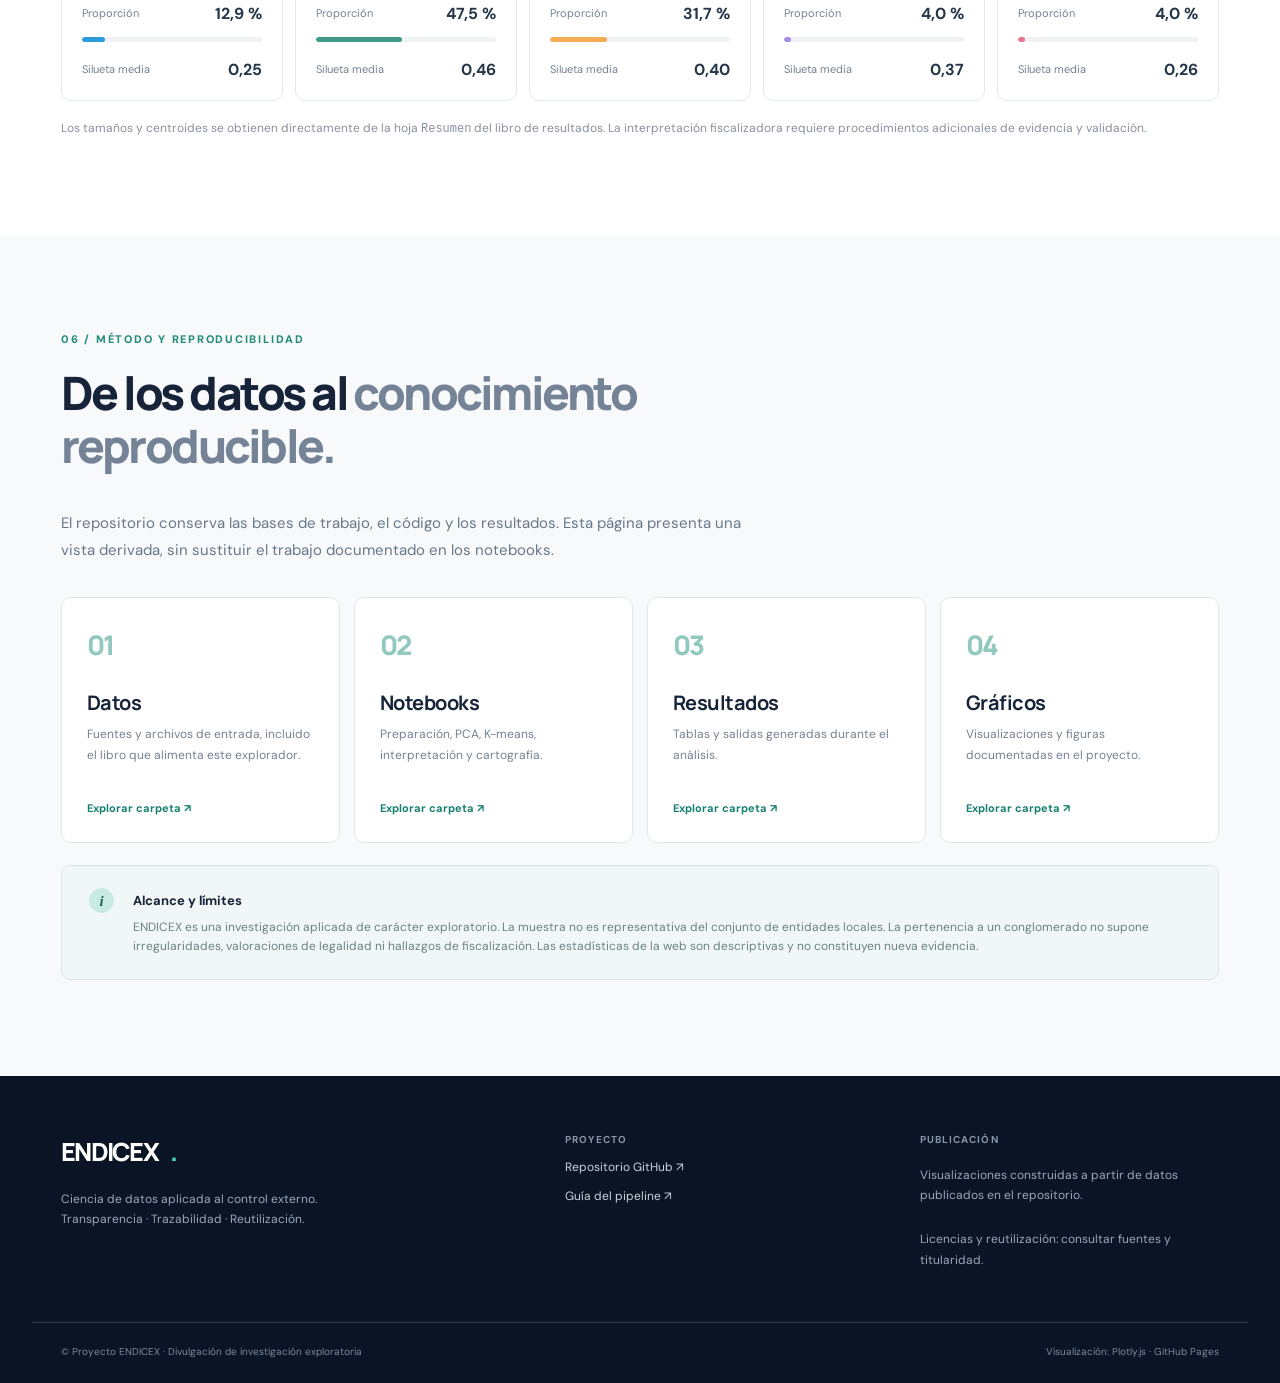
==== commit ae8b1bc4: "Set ENDICEX title and hero motto to fiscalización inteligente compartida" ====
--- a/docs/index.html
+++ b/docs/index.html
@@ -5,7 +5,7 @@
   <meta name="viewport" content="width=device-width, initial-scale=1">
   <meta name="theme-color" content="#0b1424">
   <meta name="description" content="ENDICEX: exploración interactiva y reproducible de perfiles de entidades locales mediante PCA y K-means. Investigación aplicada a la fiscalización pública.">
-  <title>ENDICEX · Ciencia de datos y fiscalización pública</title>
+  <title>ENDICEX: fiscalización inteligente compartida</title>
   <link rel="preconnect" href="https://fonts.googleapis.com">
   <link rel="preconnect" href="https://fonts.gstatic.com" crossorigin>
   <link href="https://fonts.googleapis.com/css2?family=DM+Sans:wght@400;500;600;700&family=Manrope:wght@400;500;600;700;800&display=swap" rel="stylesheet">
@@ -36,7 +36,7 @@
       <div class="container hero-grid">
         <div class="hero-copy">
           <div class="eyebrow"><span class="live-dot"></span> INVESTIGACIÓN APLICADA · REPRODUCIBILIDAD</div>
-          <h1>Una nueva mirada a la <em>fiscalización pública.</em></h1>
+          <h1>ENDICEX: <em>fiscalización inteligente compartida</em></h1>
           <p>ENDICEX explora cómo la integración de datos, el análisis de componentes principales y la segmentación multivariante pueden ayudar a comprender las diferencias entre entidades locales.</p>
           <div class="hero-actions"><a href="#explorador" class="button button-light">Explorar resultados <span aria-hidden="true">↗</span></a><a href="#vista-eda" class="text-link">Explorar indicadores <span aria-hidden="true">→</span></a></div>
           <p class="hero-disclaimer">Estudio exploratorio y no representativo. Los perfiles no son juicios sobre la gestión de las entidades.</p>
@@ -272,6 +272,6 @@
   </dialog>
 
   <footer class="footer"><div class="container footer-grid"><div><a class="brand brand-footer" href="#inicio">ENDICEX<span class="brand-punct">.</span></a><p>Ciencia de datos aplicada al control externo.<br>Transparencia · Trazabilidad · Reutilización.</p></div><div><span>PROYECTO</span><a href="https://github.com/endicex/Endicex" target="_blank" rel="noopener noreferrer">Repositorio GitHub ↗</a><a href="https://github.com/endicex/Endicex/blob/main/ENDICEX_PIPELINE.md" target="_blank" rel="noopener noreferrer">Guía del pipeline ↗</a></div><div><span>PUBLICACIÓN</span><p>Visualizaciones construidas a partir de datos publicados en el repositorio.</p><p>Licencias y reutilización: consultar fuentes y titularidad.</p></div></div><div class="container copyright"><span>© Proyecto ENDICEX · Divulgación de investigación exploratoria</span><span>Visualización: Plotly.js · GitHub Pages</span></div></footer>
-  <!-- Reactivar GitHub Pages · ENDICEX -->
+  <!-- Despliegue de ENDICEX · reactivación solicitada 17 de noviembre de 2026 · versión sin animaciones. -->
 </body>
 </html>
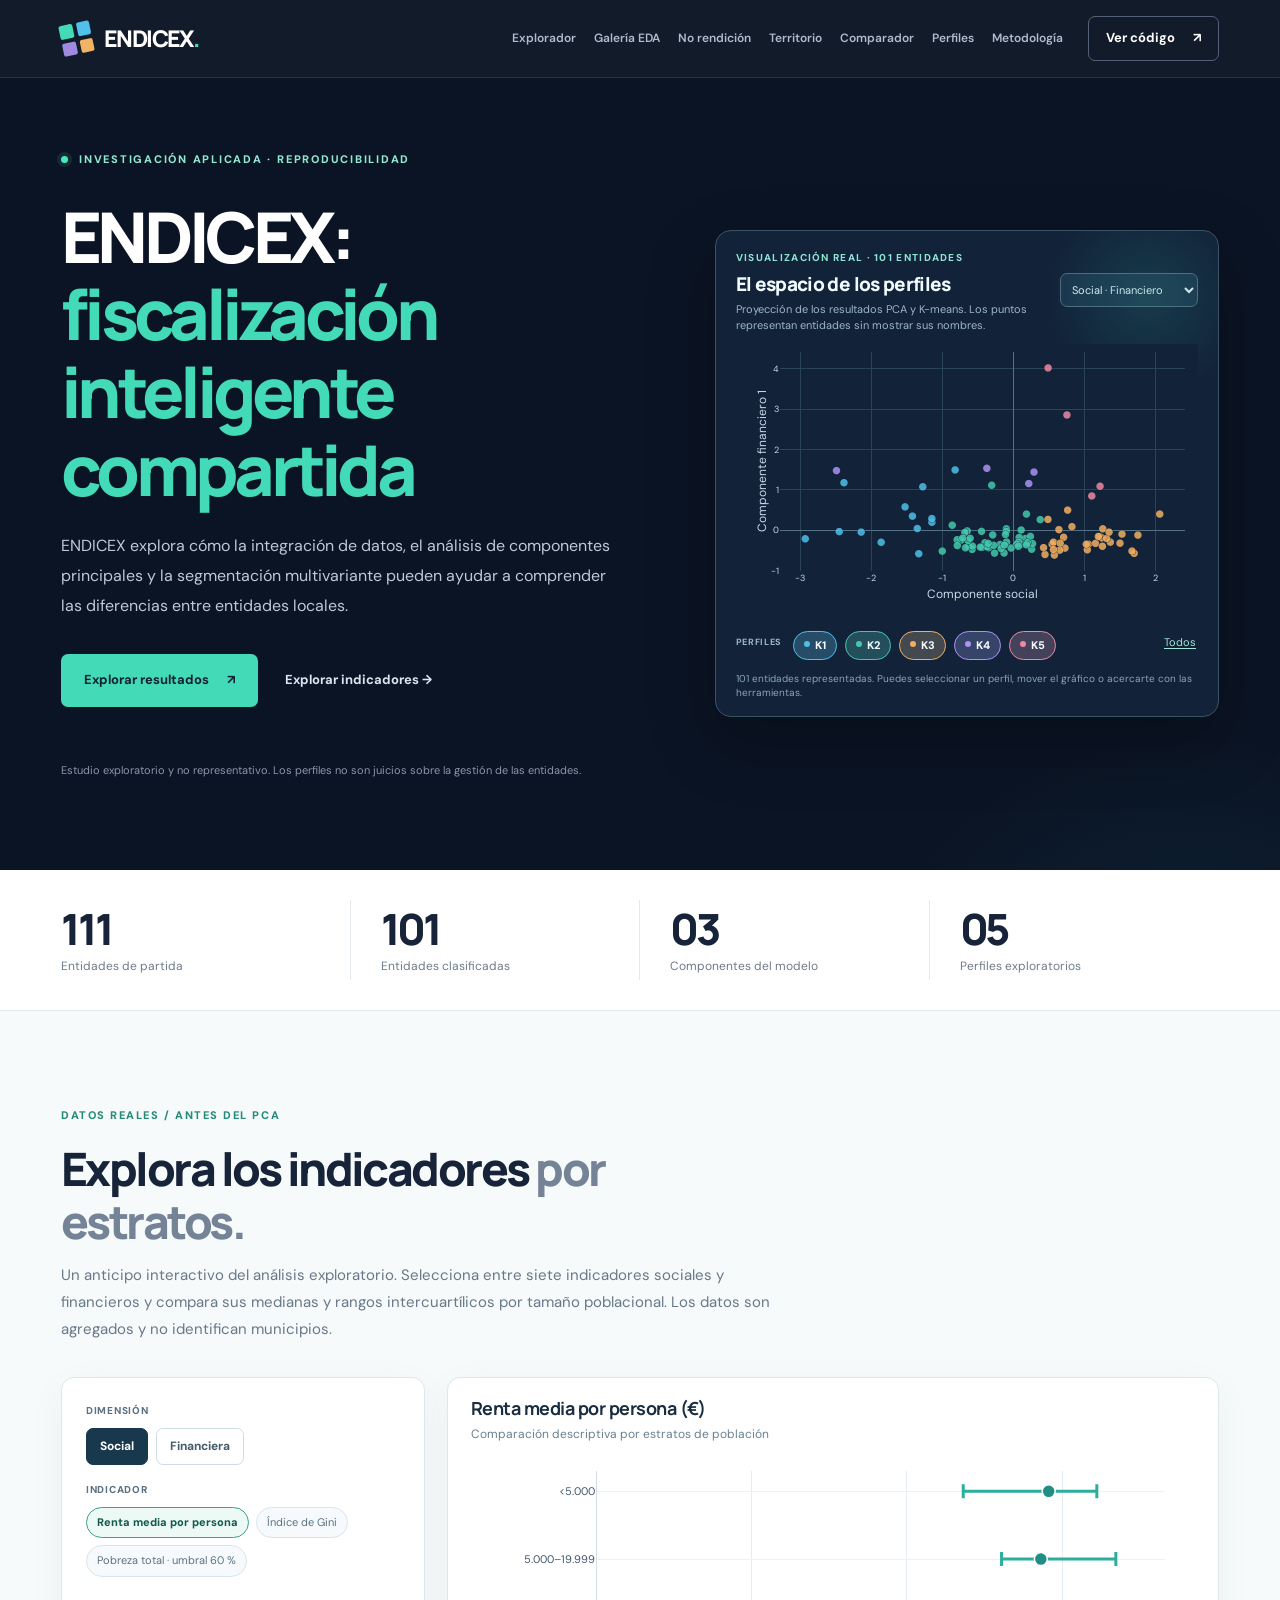
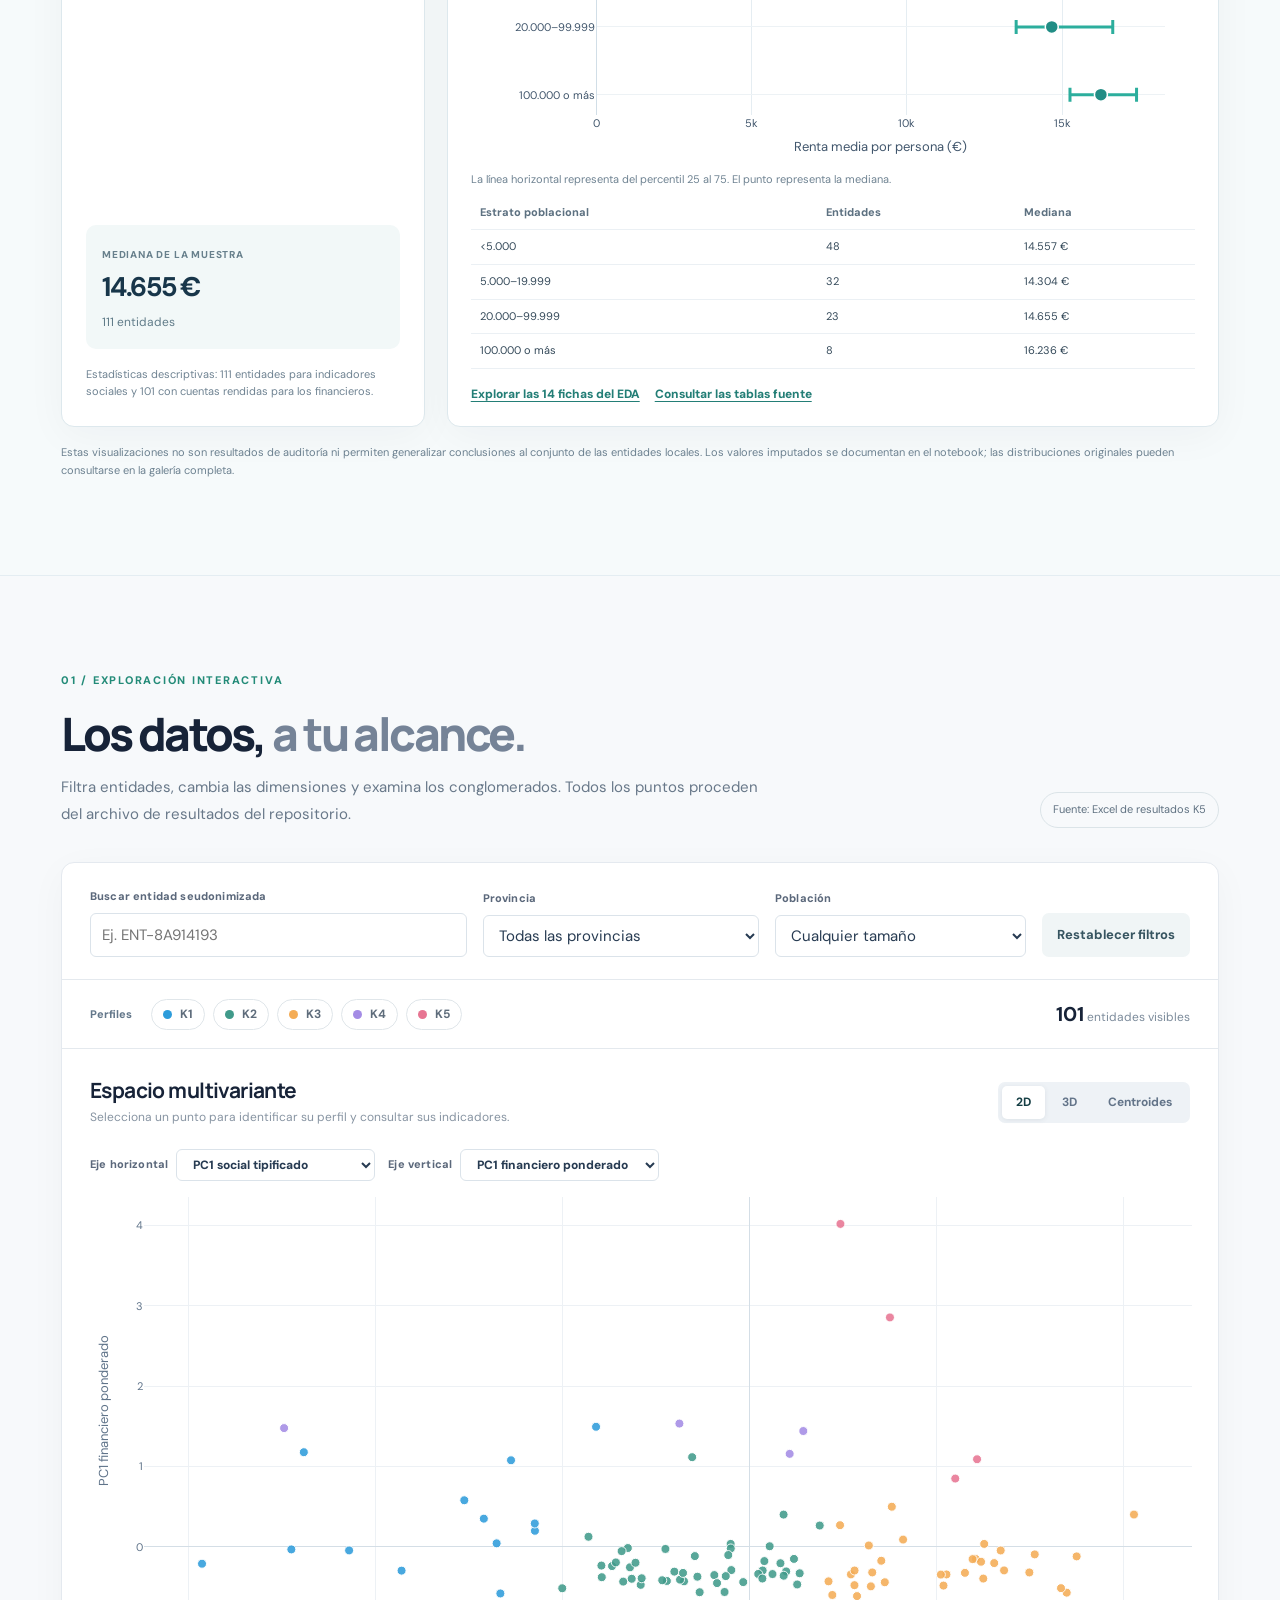
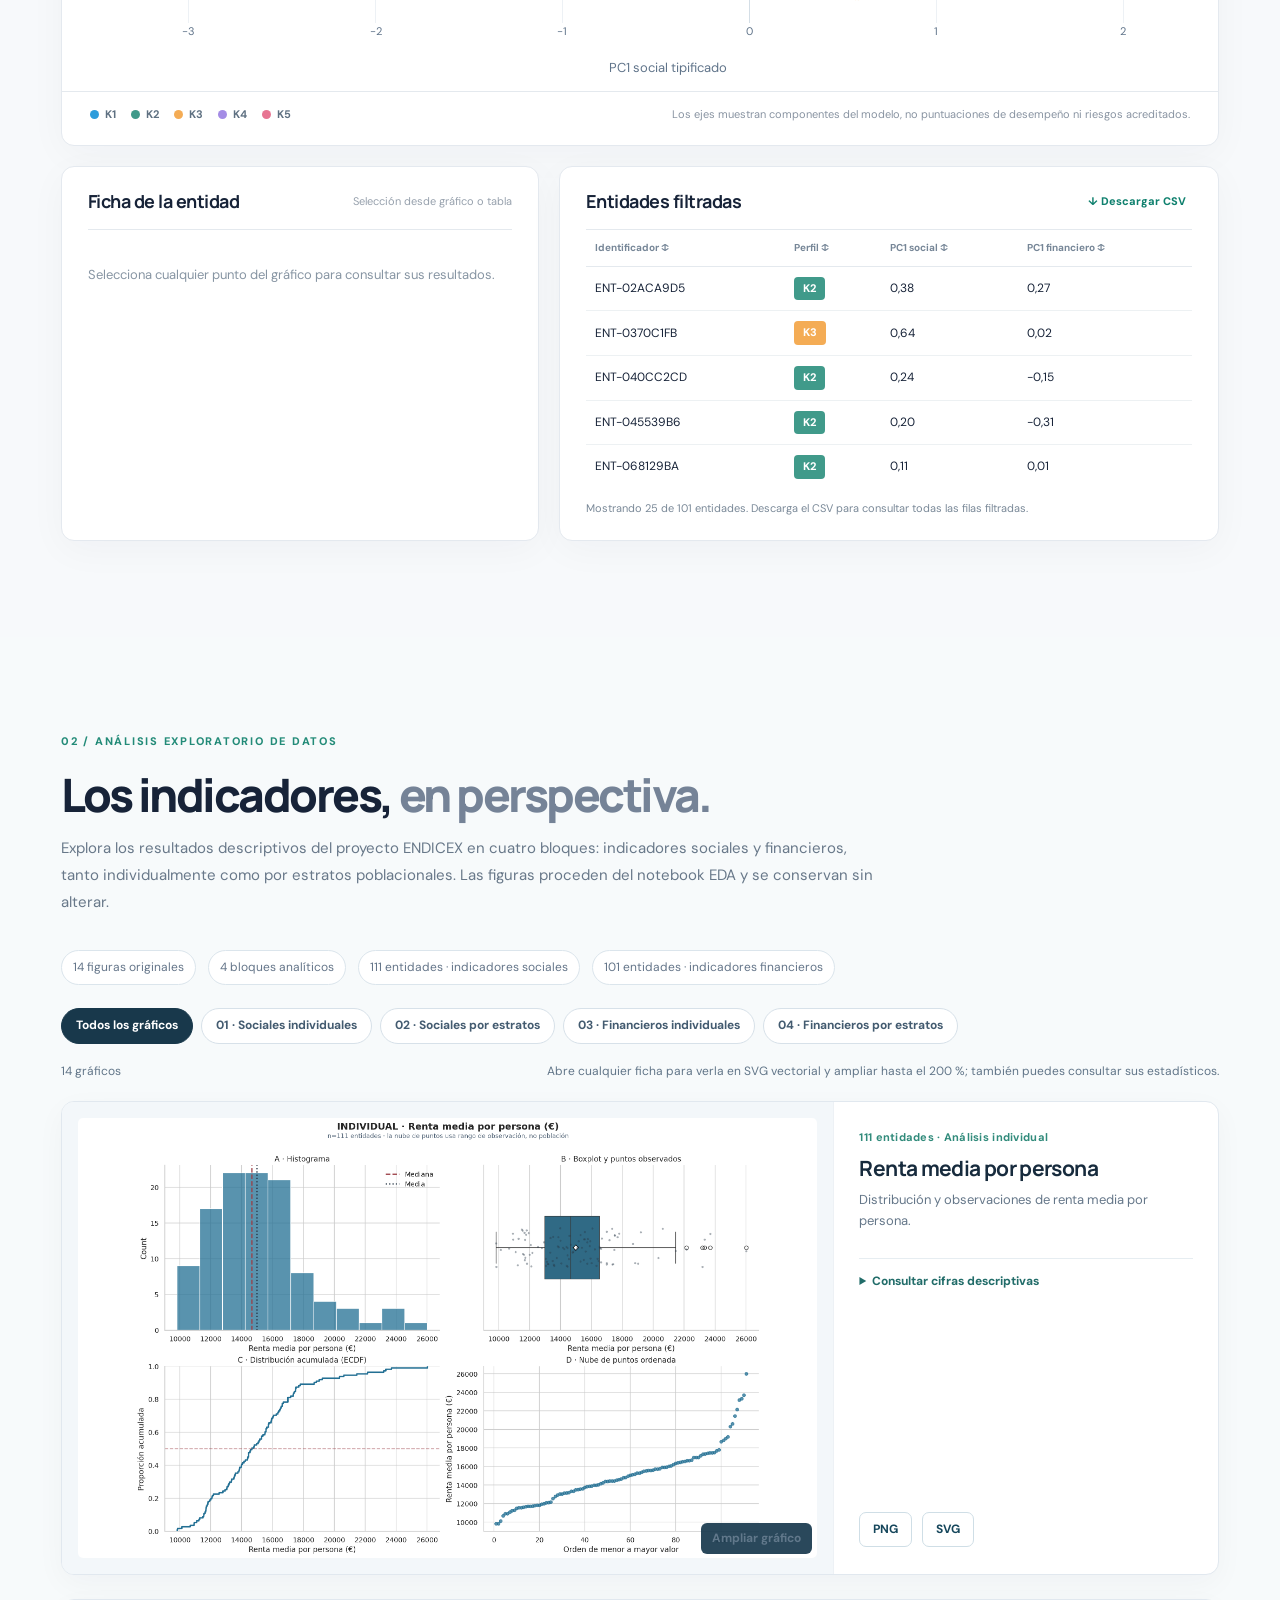
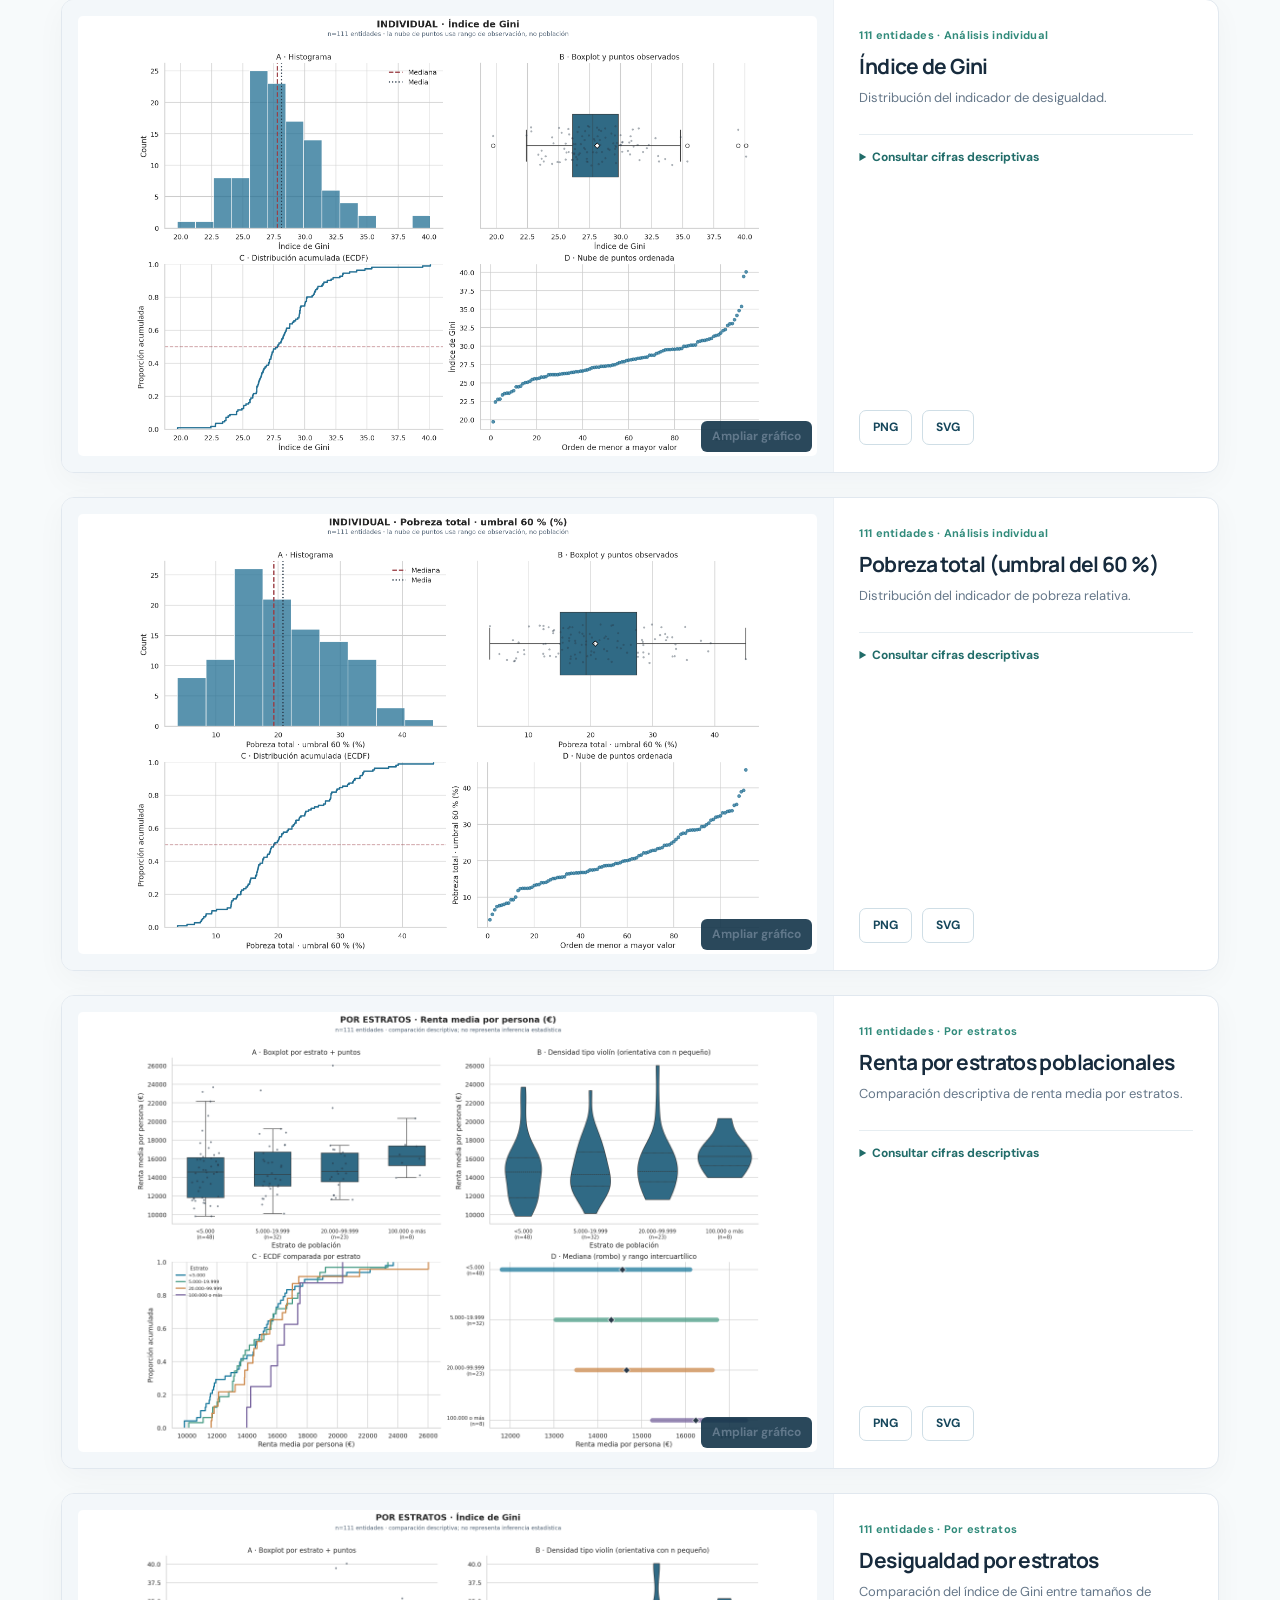
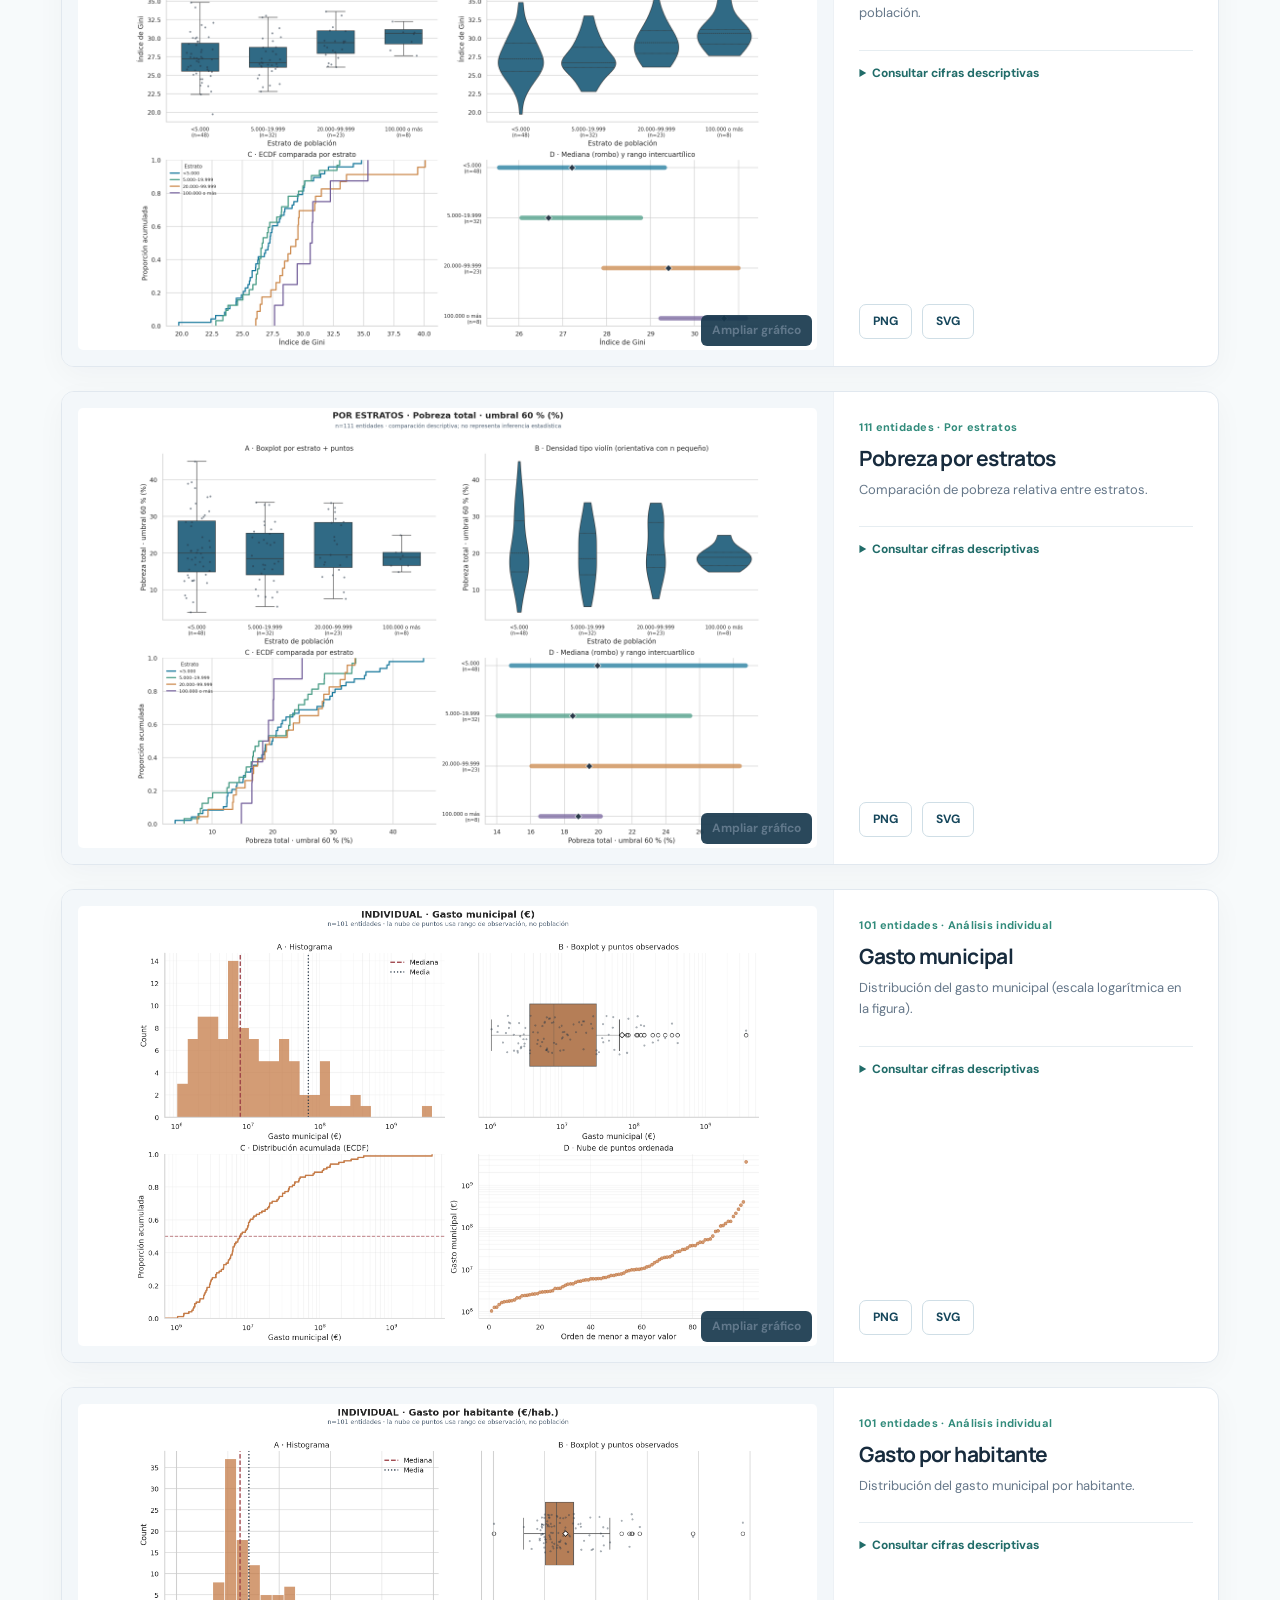
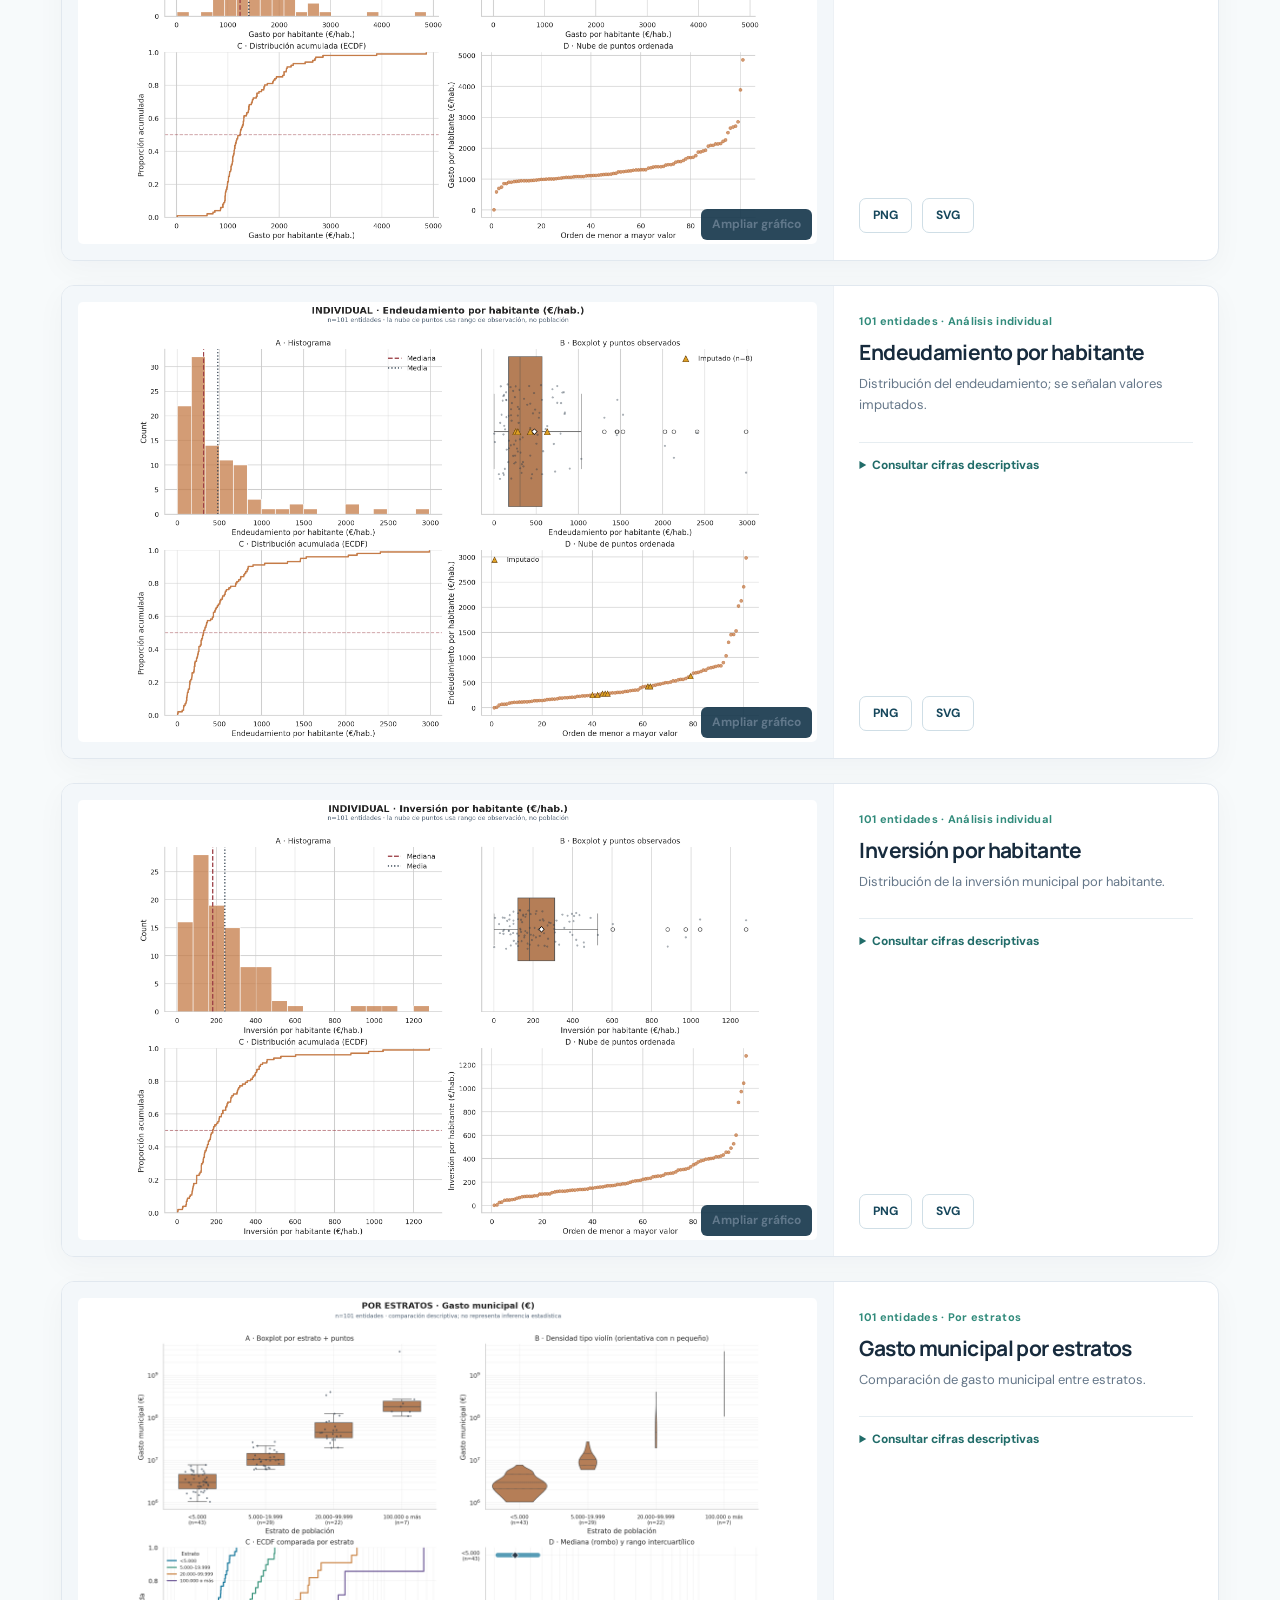
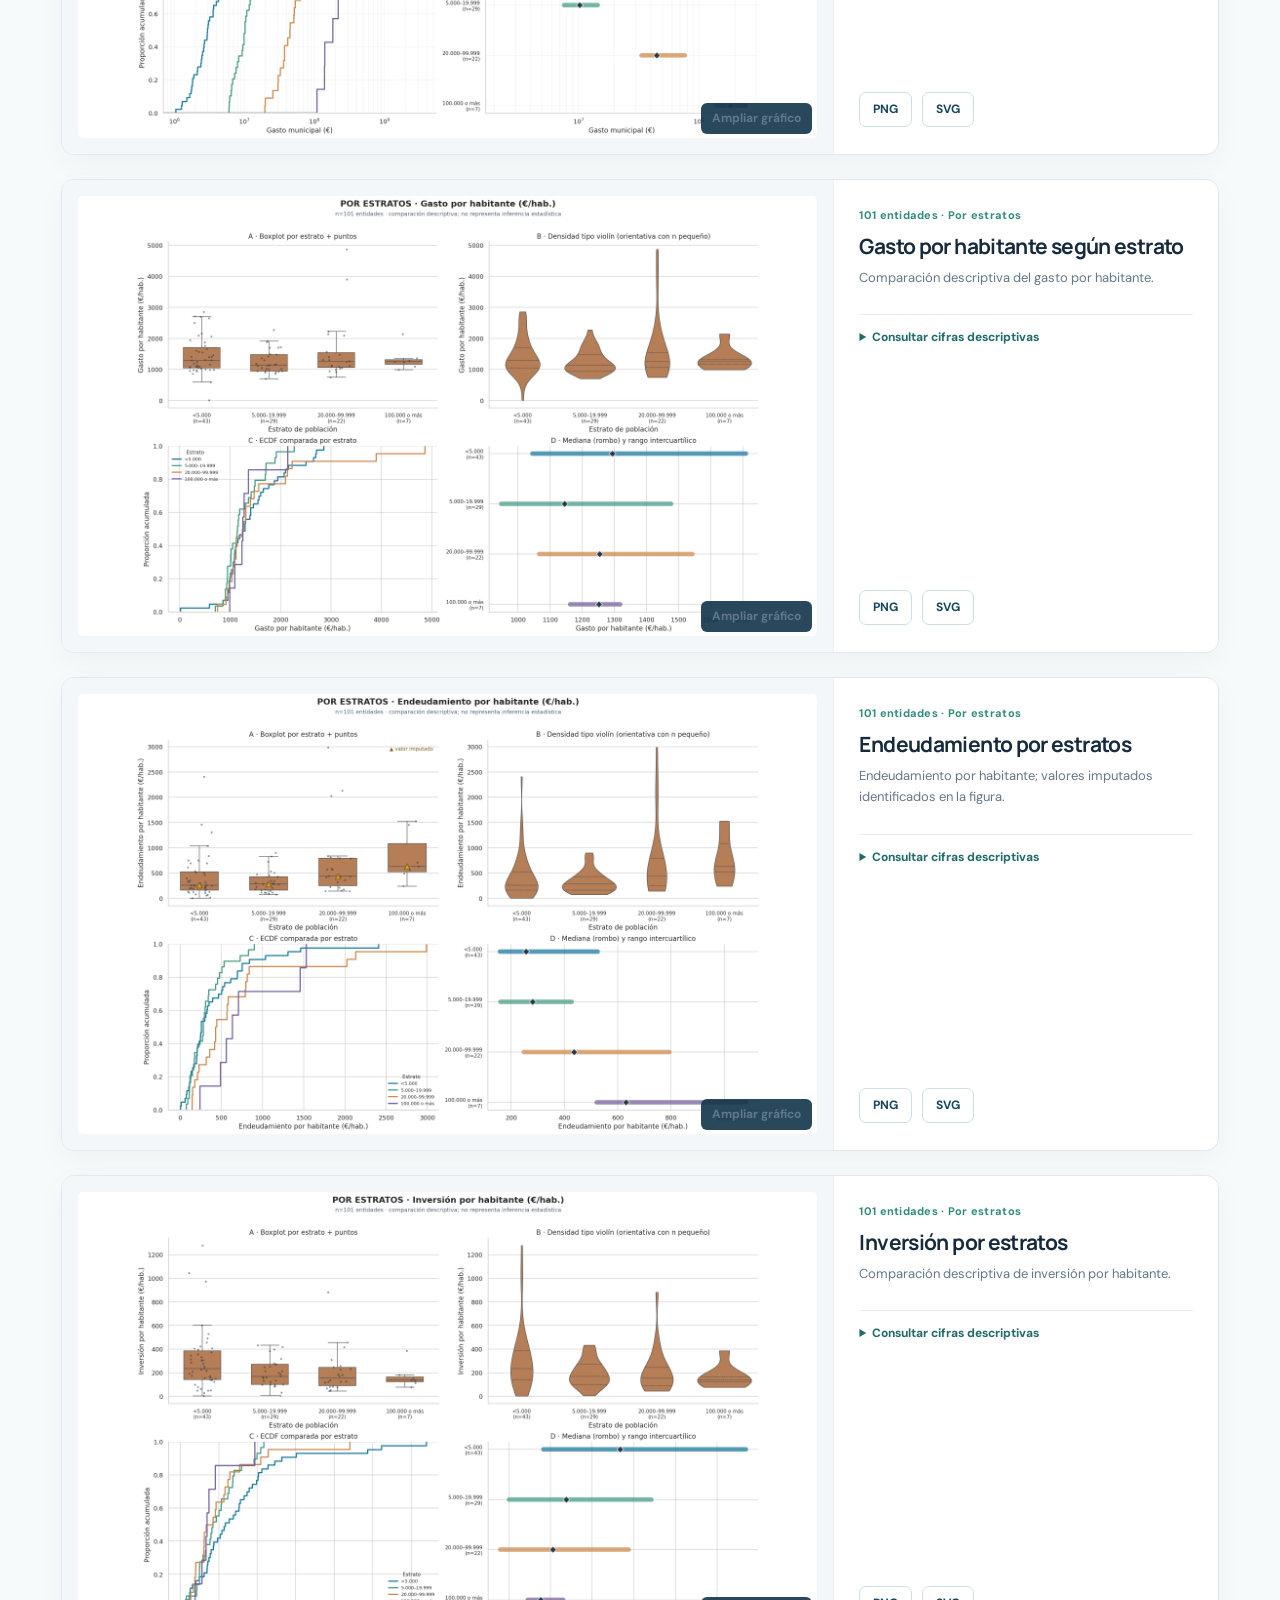
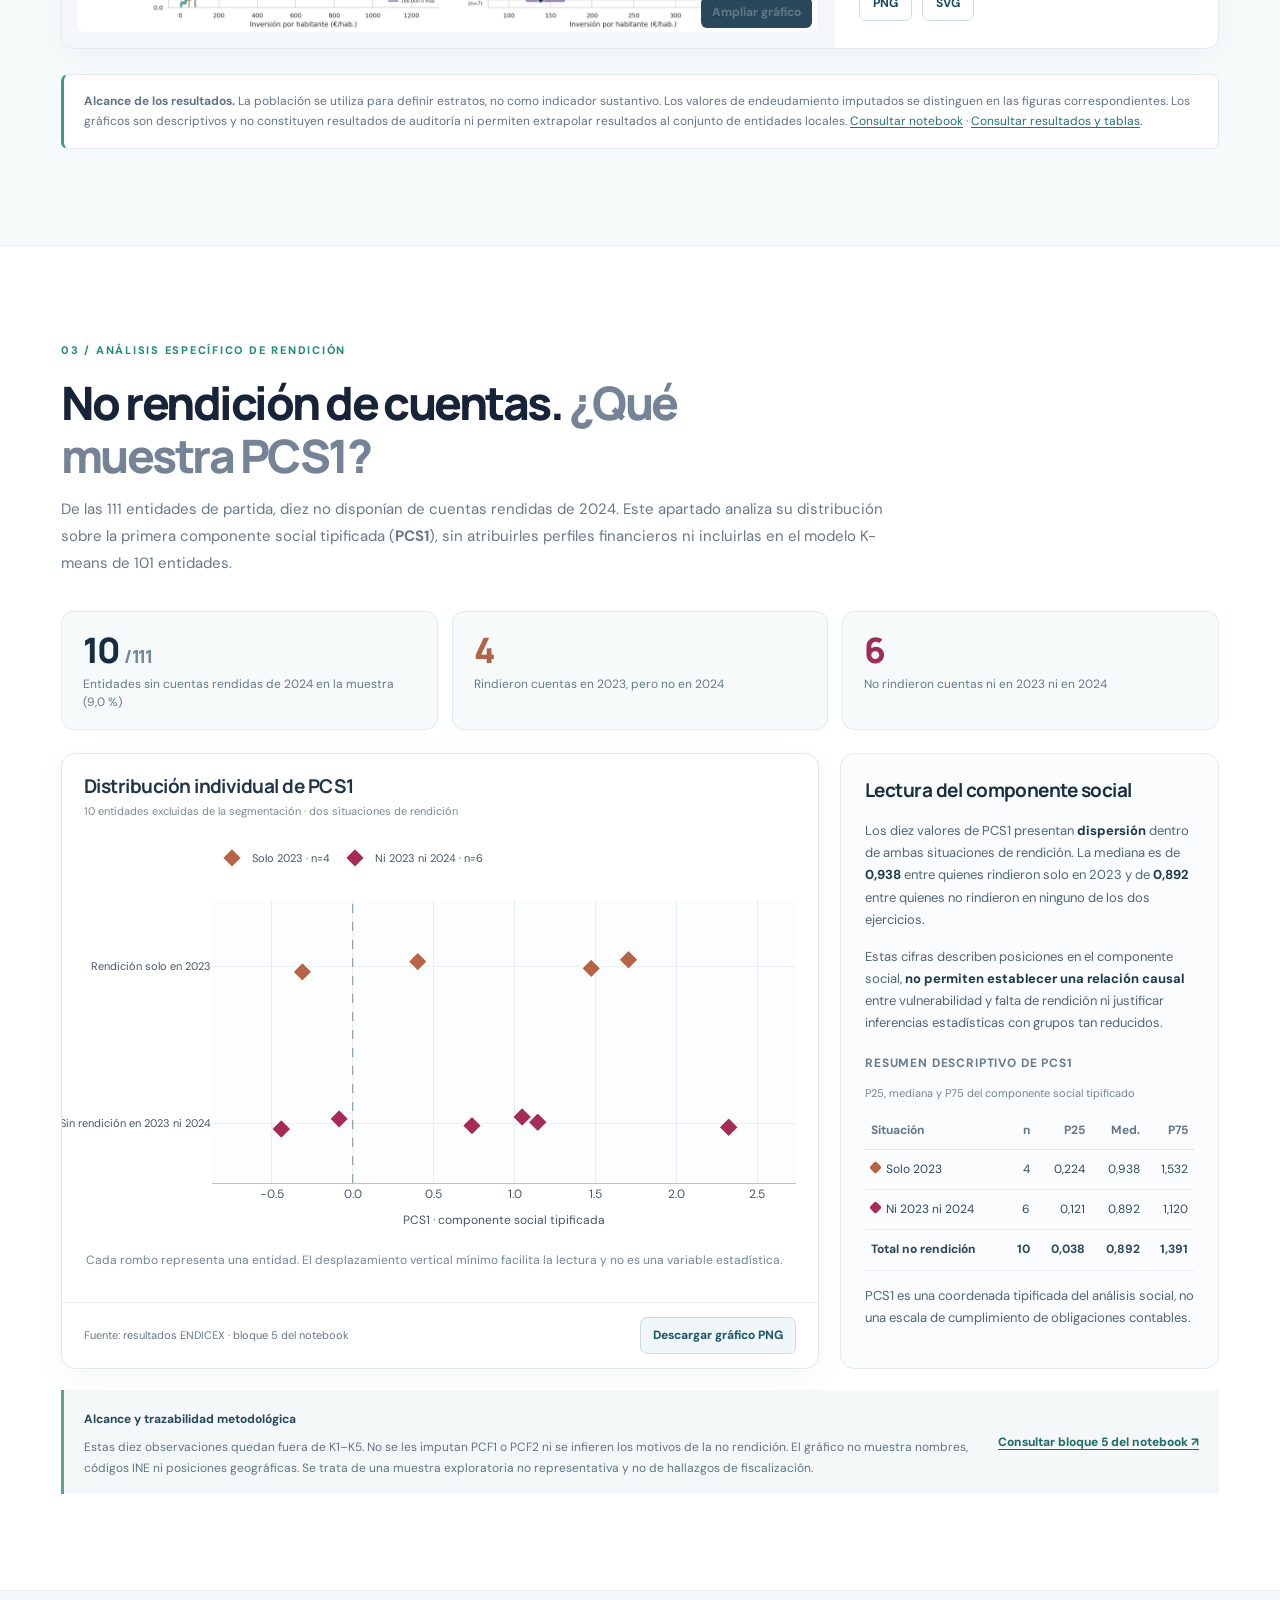
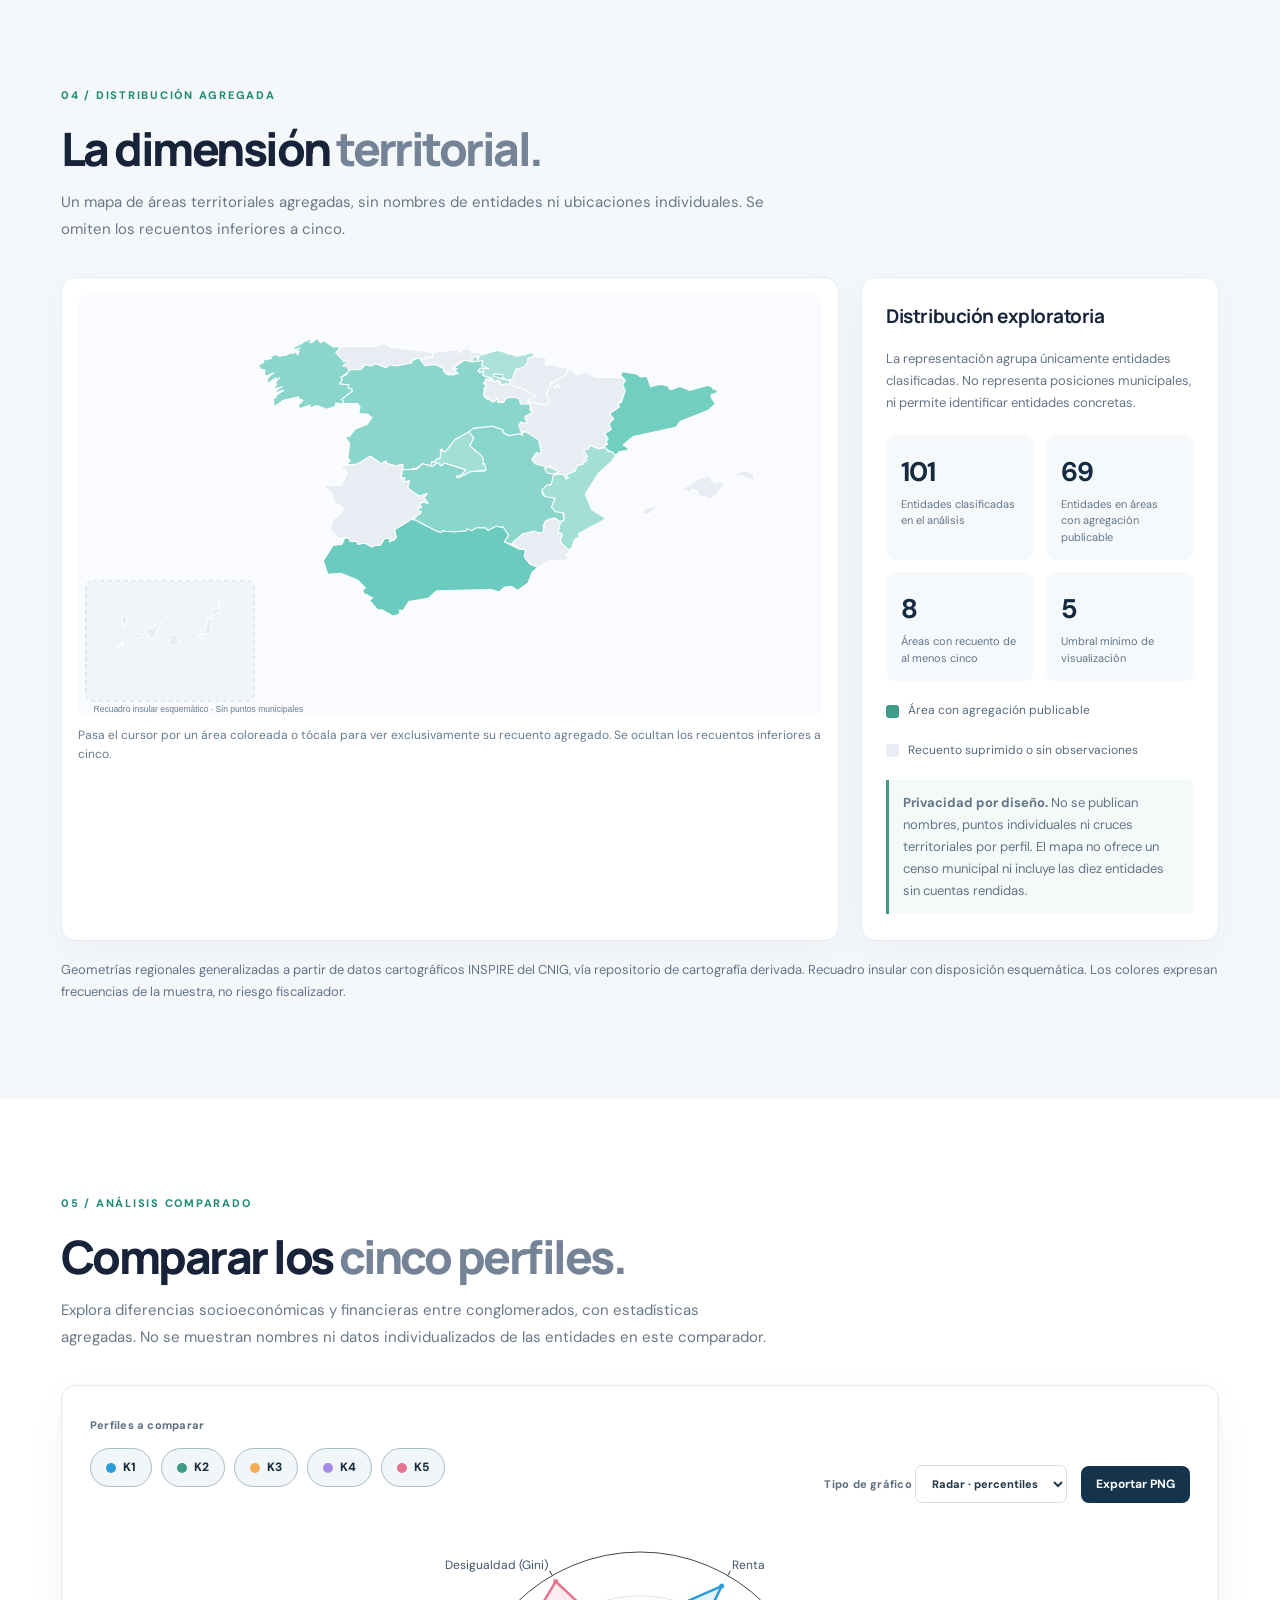
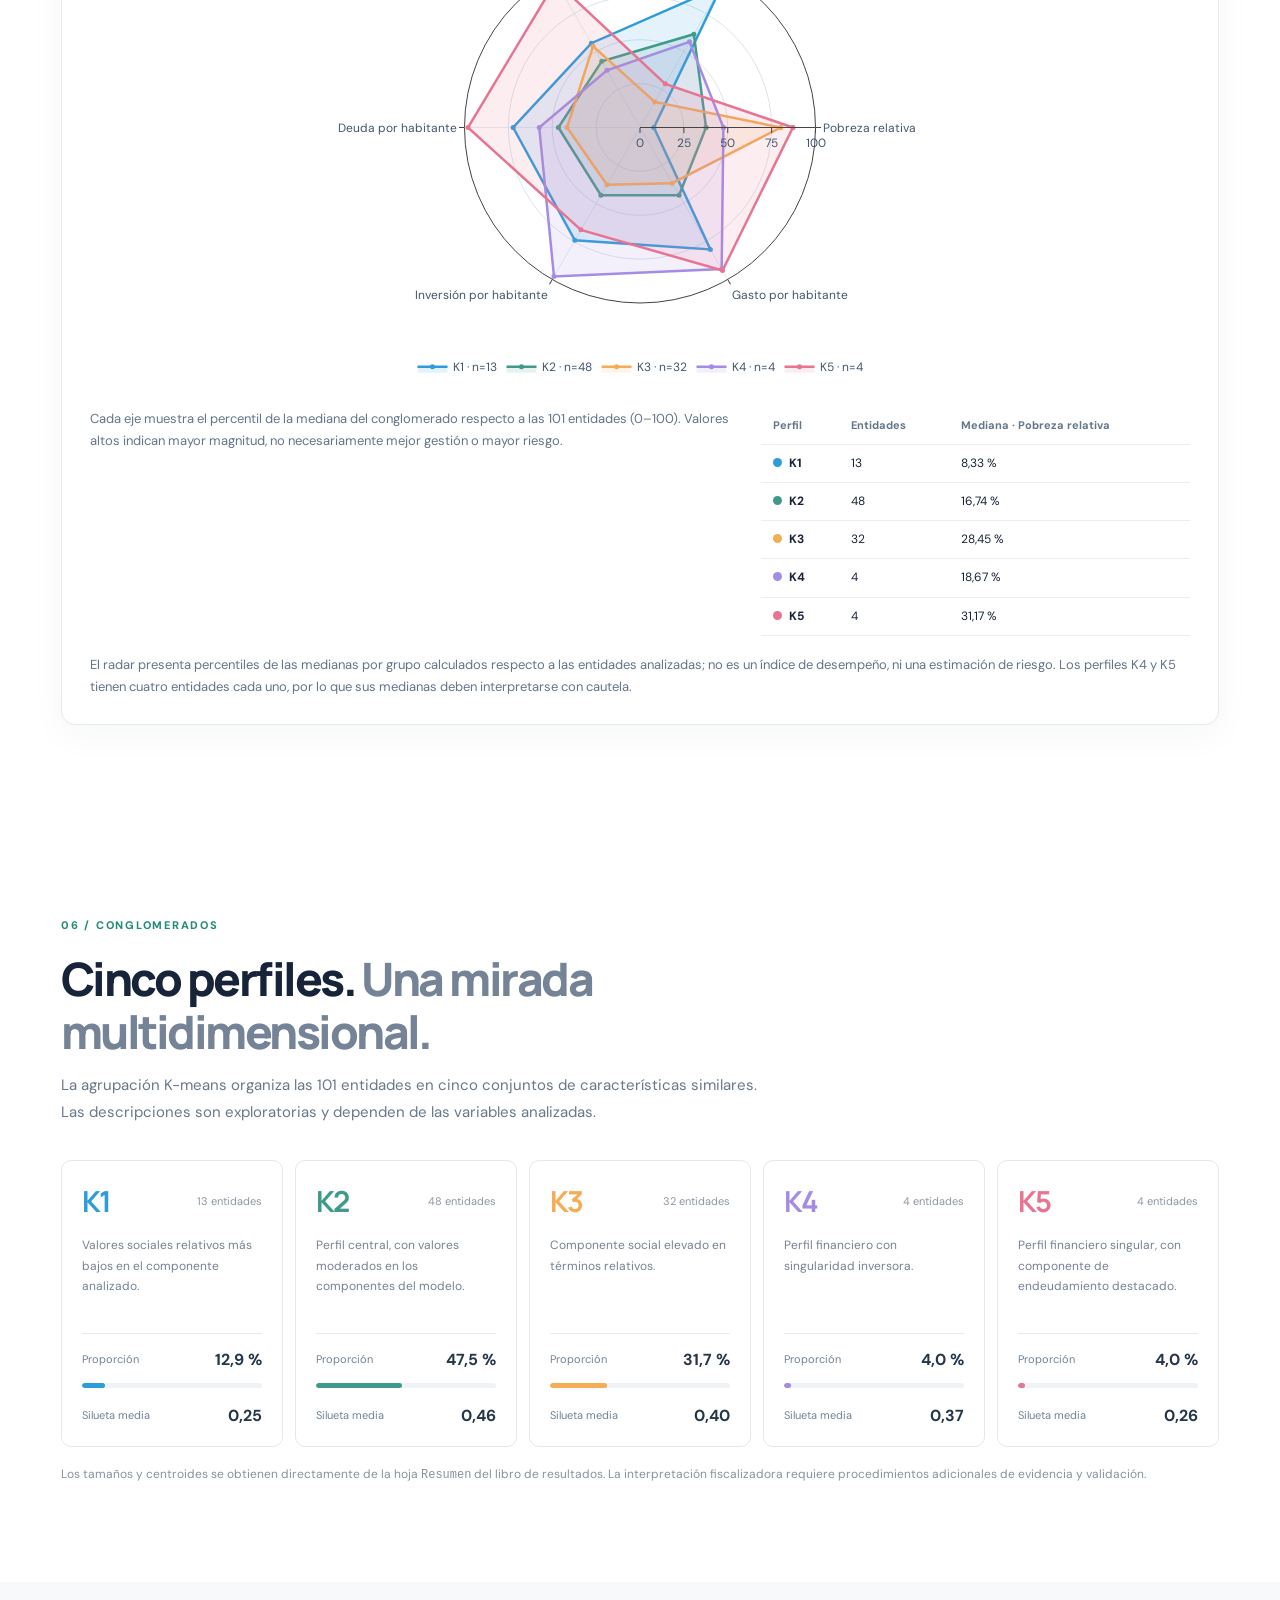
==== commit 52fad8ad: "Add independent non-filing 2024 PCS1 analysis section and navigation to ENDICEX site" ====
--- a/docs/index.html
+++ b/docs/index.html
@@ -13,11 +13,13 @@
   <link rel="stylesheet" href="./atlas.css">
   <link rel="stylesheet" href="./eda-gallery.css">
   <link rel="stylesheet" href="./home-interactive.css">
+  <link rel="stylesheet" href="./no-rendicion.css">
   <script defer src="./plotly.min.js"></script>
   <script defer src="./app.js"></script>
   <script defer src="./atlas.js"></script>
   <script defer src="./eda-gallery.js"></script>
   <script defer src="./home-interactive.js"></script>
+  <script defer src="./no-rendicion.js"></script>
 </head>
 <body>
   <a class="skip-link" href="#contenido">Saltar al contenido</a>
@@ -25,7 +27,7 @@
     <div class="container nav-inner">
       <a class="brand" href="#inicio" aria-label="ENDICEX, inicio"><span class="brand-mark" aria-hidden="true"><i></i><i></i><i></i><i></i></span><span>ENDICEX<span class="brand-punct">.</span></span></a>
       <nav class="top-nav" aria-label="Navegación principal">
-        <a href="#explorador">Explorador</a><a href="#eda">Galería EDA</a><a href="#atlas">Territorio</a><a href="#comparador">Comparador</a><a href="#perfiles">Perfiles</a><a href="#metodologia">Metodología</a>
+        <a href="#explorador">Explorador</a><a href="#eda">Galería EDA</a><a href="#no-rendicion">No rendición</a><a href="#atlas">Territorio</a><a href="#comparador">Comparador</a><a href="#perfiles">Perfiles</a><a href="#metodologia">Metodología</a>
       </nav>
       <a href="https://github.com/endicex/Endicex" class="button button-outline nav-repo" target="_blank" rel="noopener noreferrer">Ver código <span aria-hidden="true">↗</span></a>
     </div>
@@ -176,9 +178,66 @@
       </div>
     </section>
 
+    <section id="no-rendicion" class="section section-no-rendicion" aria-labelledby="nr-title">
+      <div class="container">
+        <div class="section-top"><div>
+          <div class="section-index">03 / ANÁLISIS ESPECÍFICO DE RENDICIÓN</div>
+          <h2 id="nr-title">No rendición de cuentas. <span>¿Qué muestra PCS1?</span></h2>
+          <p class="section-intro">De las 111 entidades de partida, diez no disponían de cuentas rendidas de 2024. Este apartado analiza su distribución sobre la primera componente social tipificada (<strong>PCS1</strong>), sin atribuirles perfiles financieros ni incluirlas en el modelo K-means de 101 entidades.</p>
+        </div></div>
+
+        <div class="nr-summary" aria-label="Cobertura de la rendición de cuentas en 2024">
+          <div class="nr-stat"><strong>10 <span style="font-size:18px;color:#748899">/ 111</span></strong><span>Entidades sin cuentas rendidas de 2024 en la muestra (9,0 %)</span></div>
+          <div class="nr-stat"><strong>4</strong><span>Rindieron cuentas en 2023, pero no en 2024</span></div>
+          <div class="nr-stat"><strong>6</strong><span>No rindieron cuentas ni en 2023 ni en 2024</span></div>
+        </div>
+
+        <div class="nr-main">
+          <article class="nr-chart-card" aria-labelledby="nr-chart-title">
+            <div class="nr-chart-head">
+              <div>
+                <h3 id="nr-chart-title">Distribución individual de PCS1</h3>
+                <p>10 entidades excluidas de la segmentación · dos situaciones de rendición</p>
+              </div>
+            </div>
+            <div id="nr-chart" class="nr-chart" role="img" aria-label="Diez entidades sin rendición de 2024 distribuidas sobre PCS1 social, cuatro con cuentas de 2023 y seis sin cuentas en ambos años"></div>
+            <p id="nr-status" class="nr-chart-message" role="status" aria-live="polite">Preparando la visualización PCS1…</p>
+            <div class="nr-chart-footer">
+              <span>Fuente: resultados ENDICEX · bloque 5 del notebook</span>
+              <button type="button" id="nr-export" class="nr-export" disabled>Descargar gráfico PNG</button>
+            </div>
+          </article>
+
+          <aside class="nr-interpretation" aria-label="Interpretación y estadísticos descriptivos">
+            <h3>Lectura del componente social</h3>
+            <p>Los diez valores de PCS1 presentan <strong>dispersión</strong> dentro de ambas situaciones de rendición. La mediana es de <strong>0,938</strong> entre quienes rindieron solo en 2023 y de <strong>0,892</strong> entre quienes no rindieron en ninguno de los dos ejercicios.</p>
+            <p>Estas cifras describen posiciones en el componente social, <strong>no permiten establecer una relación causal</strong> entre vulnerabilidad y falta de rendición ni justificar inferencias estadísticas con grupos tan reducidos.</p>
+            <h4>Resumen descriptivo de PCS1</h4>
+            <table class="nr-iqr-table">
+              <caption>P25, mediana y P75 del componente social tipificado</caption>
+              <thead><tr><th scope="col">Situación</th><th scope="col">n</th><th scope="col">P25</th><th scope="col">Med.</th><th scope="col">P75</th></tr></thead>
+              <tbody>
+                <tr><td><i class="nr-key" style="background:#B76446"></i>Solo 2023</td><td>4</td><td>0,224</td><td>0,938</td><td>1,532</td></tr>
+                <tr><td><i class="nr-key" style="background:#A72C55"></i>Ni 2023 ni 2024</td><td>6</td><td>0,121</td><td>0,892</td><td>1,120</td></tr>
+                <tr><td>Total no rendición</td><td>10</td><td>0,038</td><td>0,892</td><td>1,391</td></tr>
+              </tbody>
+            </table>
+            <p>PCS1 es una coordenada tipificada del análisis social, no una escala de cumplimiento de obligaciones contables.</p>
+          </aside>
+        </div>
+
+        <div class="nr-method">
+          <div><strong>Alcance y trazabilidad metodológica</strong>
+            <p>Estas diez observaciones quedan fuera de K1–K5. No se les imputan PCF1 o PCF2 ni se infieren los motivos de la no rendición. El gráfico no muestra nombres, códigos INE ni posiciones geográficas. Se trata de una muestra exploratoria no representativa y no de hallazgos de fiscalización.</p>
+          </div>
+          <a class="nr-link" href="https://github.com/endicex/Endicex/blob/main/02_notebooks/ENDICEX_Graficos_Clusters_GH.ipynb" target="_blank" rel="noopener noreferrer">Consultar bloque 5 del notebook ↗</a>
+        </div>
+      </div>
+    </section>
+
     <section id="atlas" class="section section-atlas" aria-labelledby="atlas-heading"><div class="container">
       <div class="section-top"><div>
-        <div class="section-index">03 / DISTRIBUCIÓN AGREGADA</div>
+        <div class="section-index">04 / DISTRIBUCIÓN AGREGADA</div>
         <h2 id="atlas-heading">La dimensión <span>territorial.</span></h2>
         <p class="section-intro">Un mapa de áreas territoriales agregadas, sin nombres de entidades ni ubicaciones individuales. Se omiten los recuentos inferiores a cinco.</p>
       </div></div>
@@ -206,7 +265,7 @@
 
     <section id="comparador" class="section section-comparator" aria-labelledby="atlas-compare-title"><div class="container">
       <div class="section-top"><div>
-        <div class="section-index">04 / ANÁLISIS COMPARADO</div>
+        <div class="section-index">05 / ANÁLISIS COMPARADO</div>
         <h2 id="atlas-compare-title">Comparar los <span>cinco perfiles.</span></h2>
         <p class="section-intro">Explora diferencias socioeconómicas y financieras entre conglomerados, con estadísticas agregadas. No se muestran nombres ni datos individualizados de las entidades en este comparador.</p>
       </div></div>
@@ -236,9 +295,9 @@
       </div>
     </div></section>
 
-    <section id="perfiles" class="section section-profiles"><div class="container"><div class="section-top"><div><div class="section-index">05 / CONGLOMERADOS</div><h2>Cinco perfiles. <span>Una mirada multidimensional.</span></h2><p class="section-intro">La agrupación K-means organiza las 101 entidades en cinco conjuntos de características similares. Las descripciones son exploratorias y dependen de las variables analizadas.</p></div></div><div id="profile-cards" class="profile-grid"></div><div class="profile-note">Los tamaños y centroides se obtienen directamente de la hoja <code>Resumen</code> del libro de resultados. La interpretación fiscalizadora requiere procedimientos adicionales de evidencia y validación.</div></div></section>
-
-    <section id="metodologia" class="section section-method"><div class="container"><div class="section-index">06 / MÉTODO Y REPRODUCIBILIDAD</div><h2>De los datos al <span>conocimiento reproducible.</span></h2><p class="section-intro">El repositorio conserva las bases de trabajo, el código y los resultados. Esta página presenta una vista derivada, sin sustituir el trabajo documentado en los notebooks.</p><div class="method-grid">
+    <section id="perfiles" class="section section-profiles"><div class="container"><div class="section-top"><div><div class="section-index">06 / CONGLOMERADOS</div><h2>Cinco perfiles. <span>Una mirada multidimensional.</span></h2><p class="section-intro">La agrupación K-means organiza las 101 entidades en cinco conjuntos de características similares. Las descripciones son exploratorias y dependen de las variables analizadas.</p></div></div><div id="profile-cards" class="profile-grid"></div><div class="profile-note">Los tamaños y centroides se obtienen directamente de la hoja <code>Resumen</code> del libro de resultados. La interpretación fiscalizadora requiere procedimientos adicionales de evidencia y validación.</div></div></section>
+
+    <section id="metodologia" class="section section-method"><div class="container"><div class="section-index">07 / MÉTODO Y REPRODUCIBILIDAD</div><h2>De los datos al <span>conocimiento reproducible.</span></h2><p class="section-intro">El repositorio conserva las bases de trabajo, el código y los resultados. Esta página presenta una vista derivada, sin sustituir el trabajo documentado en los notebooks.</p><div class="method-grid">
       <a href="https://github.com/endicex/Endicex/tree/main/01_datos" target="_blank" rel="noopener noreferrer" class="method-card"><span>01</span><h3>Datos</h3><p>Fuentes y archivos de entrada, incluido el libro que alimenta este explorador.</p><b>Explorar carpeta ↗</b></a>
       <a href="https://github.com/endicex/Endicex/tree/main/02_notebooks" target="_blank" rel="noopener noreferrer" class="method-card"><span>02</span><h3>Notebooks</h3><p>Preparación, PCA, K-means, interpretación y cartografía.</p><b>Explorar carpeta ↗</b></a>
       <a href="https://github.com/endicex/Endicex/tree/main/03_resultados" target="_blank" rel="noopener noreferrer" class="method-card"><span>03</span><h3>Resultados</h3><p>Tablas y salidas generadas durante el análisis.</p><b>Explorar carpeta ↗</b></a>
--- a/docs/no-rendicion.css
+++ b/docs/no-rendicion.css
@@ -0,0 +1,39 @@
+/* ENDICEX · Bloque específico de no rendición en 2024. */
+@media(min-width:1001px){.top-nav{gap:18px}.top-nav a{font-size:12px}}
+.section-no-rendicion{background:#fff;border-top:1px solid #e7edf1;border-bottom:1px solid #e7edf1}
+.section-no-rendicion .section-intro{max-width:850px}
+.nr-summary{display:grid;grid-template-columns:repeat(3,minmax(0,1fr));gap:14px;margin:29px 0 23px}
+.nr-stat{border:1px solid #dfebef;border-radius:12px;background:#f7fafb;padding:18px 21px;display:flex;flex-direction:column;gap:4px}
+.nr-stat strong{font:800 35px/1.15 Manrope,system-ui,sans-serif;color:#162e3f;letter-spacing:-.055em}
+.nr-stat:nth-child(2) strong{color:#af654a}
+.nr-stat:nth-child(3) strong{color:#a12c58}
+.nr-stat span{font-size:12px;color:#657989;line-height:1.5}
+.nr-main{display:grid;grid-template-columns:minmax(0,1.52fr) minmax(290px,.76fr);align-items:start;gap:21px}
+.nr-chart-card{border:1px solid #dfe9ed;background:#fff;border-radius:14px;overflow:hidden;box-shadow:0 9px 30px rgba(19,53,72,.045)}
+.nr-chart-head{display:flex;align-items:center;justify-content:space-between;gap:15px;padding:20px 22px 10px}
+.nr-chart-head h3{font-size:19px;line-height:1.3;margin:0;color:#233449}
+.nr-chart-head p{font-size:11px;color:#7a8994;margin:5px 0 0}
+.nr-chart{width:100%;height:420px;min-height:310px}
+.nr-chart-message{font-size:12px;padding:0 24px 20px;color:#718498}
+.nr-chart-footer{display:flex;gap:12px;flex-wrap:wrap;align-items:center;justify-content:space-between;border-top:1px solid #e9eff2;padding:14px 22px}
+.nr-chart-footer span{color:#647688;font-size:11px}
+.nr-export{border:1px solid #cbdce3;border-radius:7px;color:#23566a;background:#eff7f8;padding:8px 12px;font-size:12px;font-weight:800;white-space:nowrap}
+.nr-export:disabled{cursor:default;opacity:.48}
+.nr-interpretation{border:1px solid #e4eaf0;border-radius:14px;padding:24px 24px;background:#fafcfd}
+.nr-interpretation h3{font-size:19px;line-height:1.3;color:#192f40;margin:0 0 18px}
+.nr-interpretation h4{margin:20px 0 8px;font-size:12px;text-transform:uppercase;letter-spacing:.07em;color:#667b8b}
+.nr-interpretation p{font-size:13px;color:#526676;line-height:1.7;margin:0 0 15px}
+.nr-interpretation strong{color:#1b394a}
+.nr-iqr-table{width:100%;border-collapse:collapse;font-size:12px;margin:12px 0 14px}
+.nr-iqr-table caption{font-size:11px;text-align:left;color:#708494;padding:0 0 9px}
+.nr-iqr-table th{color:#647688;text-align:right;border-bottom:1px solid #d9e3e9;padding:9px 6px;font-weight:700}
+.nr-iqr-table th:first-child,.nr-iqr-table td:first-child{text-align:left}
+.nr-iqr-table td{border-bottom:1px solid #e6edf1;padding:10px 6px;text-align:right;font-variant-numeric:tabular-nums;color:#30485a}
+.nr-iqr-table tr:last-child td{font-weight:800}
+.nr-key{display:inline-block;width:9px;height:9px;border-radius:2px;margin-right:6px;vertical-align:1px;transform:rotate(45deg)}
+.nr-method{margin-top:21px;padding:16px 20px;border-left:3px solid #55a69a;background:#f4f8f8;display:grid;grid-template-columns:minmax(0,1fr) auto;align-items:center;gap:18px}
+.nr-method strong{color:#24475c;font-size:12px}
+.nr-method p{font-size:12px;color:#607483;line-height:1.7;margin:7px 0 0}
+.nr-link{font-size:12px;font-weight:800;color:#206d68;text-decoration:underline;text-underline-offset:3px;white-space:nowrap}
+@media(max-width:920px){.nr-main{grid-template-columns:1fr}.nr-interpretation{padding:20px}.nr-chart{height:390px}}
+@media(max-width:650px){.nr-summary{grid-template-columns:1fr 1fr;gap:9px}.nr-stat{padding:13px}.nr-stat:first-child{grid-column:span 2}.nr-stat strong{font-size:30px}.nr-chart-head{padding:16px}.nr-chart-head h3{font-size:17px}.nr-chart{height:380px;min-height:330px}.nr-chart-footer{padding:12px 15px}.nr-method{grid-template-columns:1fr}.nr-link{white-space:normal}.nr-iqr-table{font-size:11px}}
